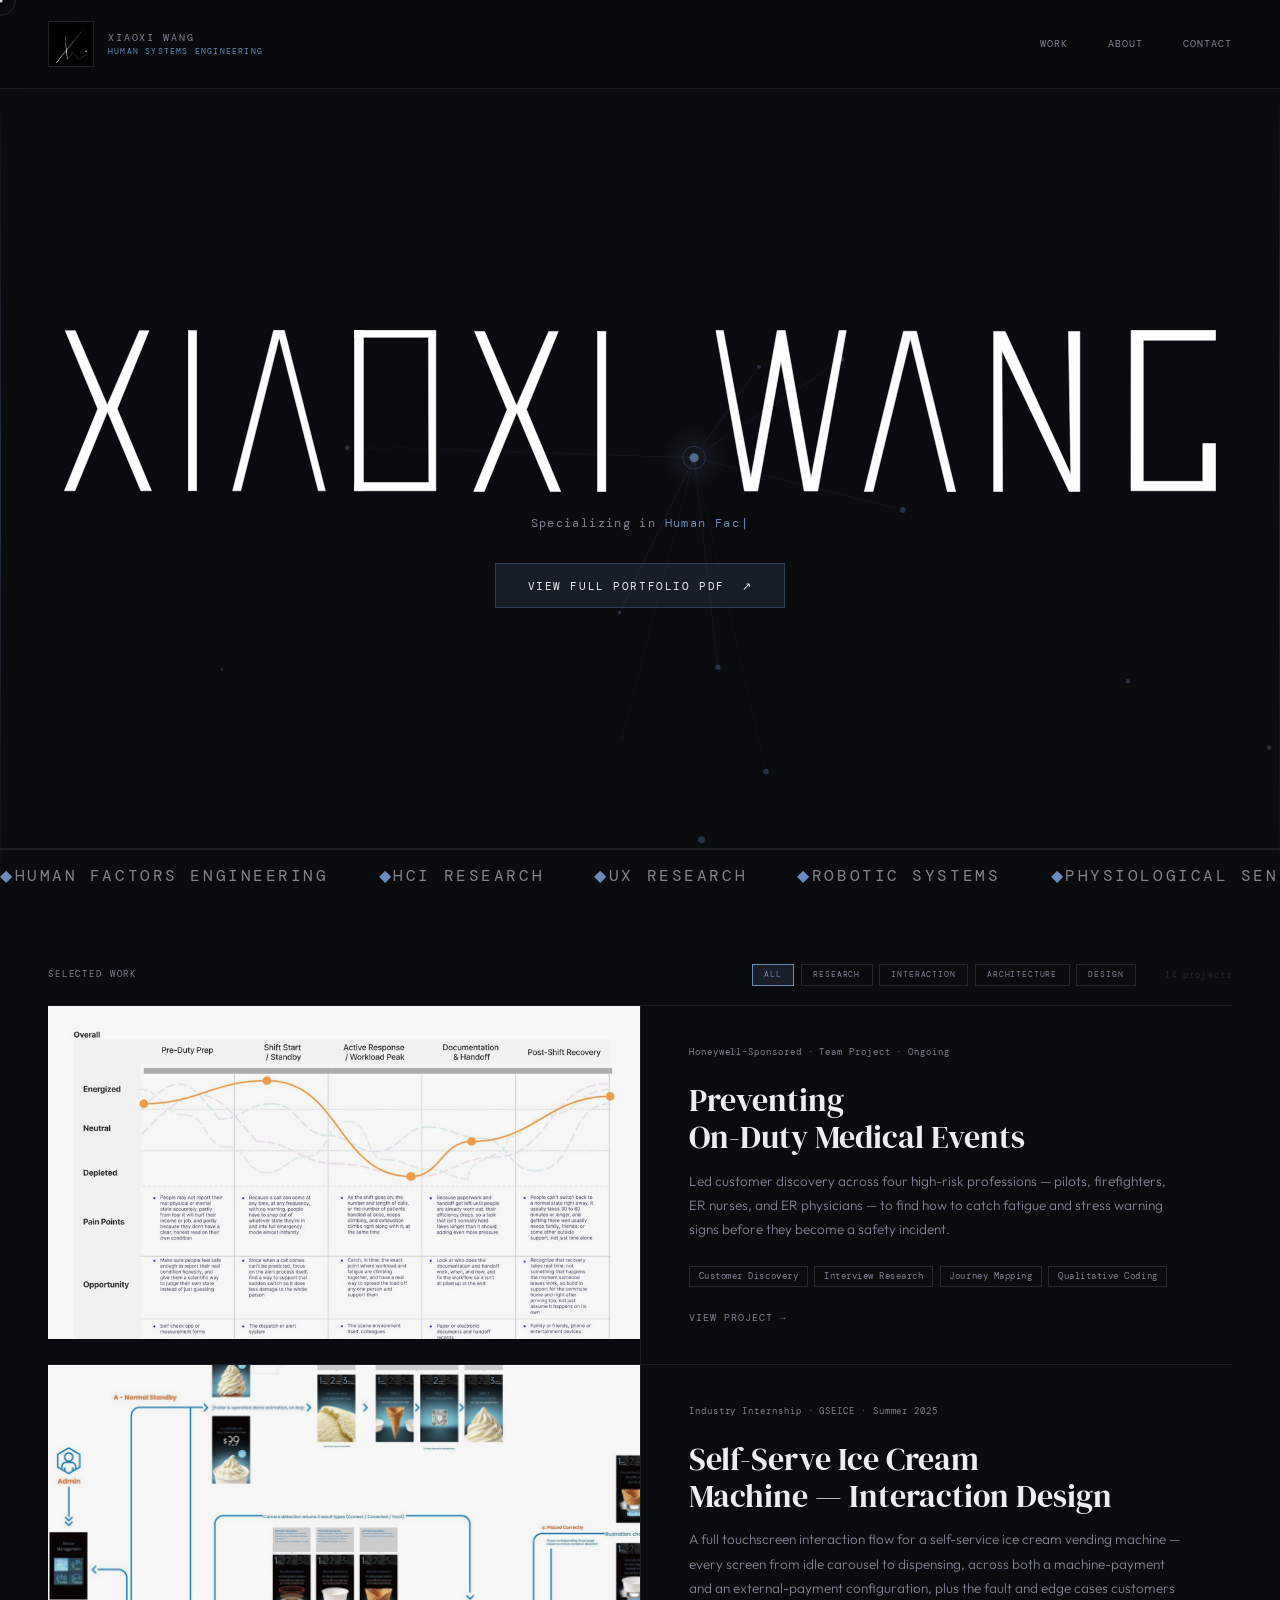
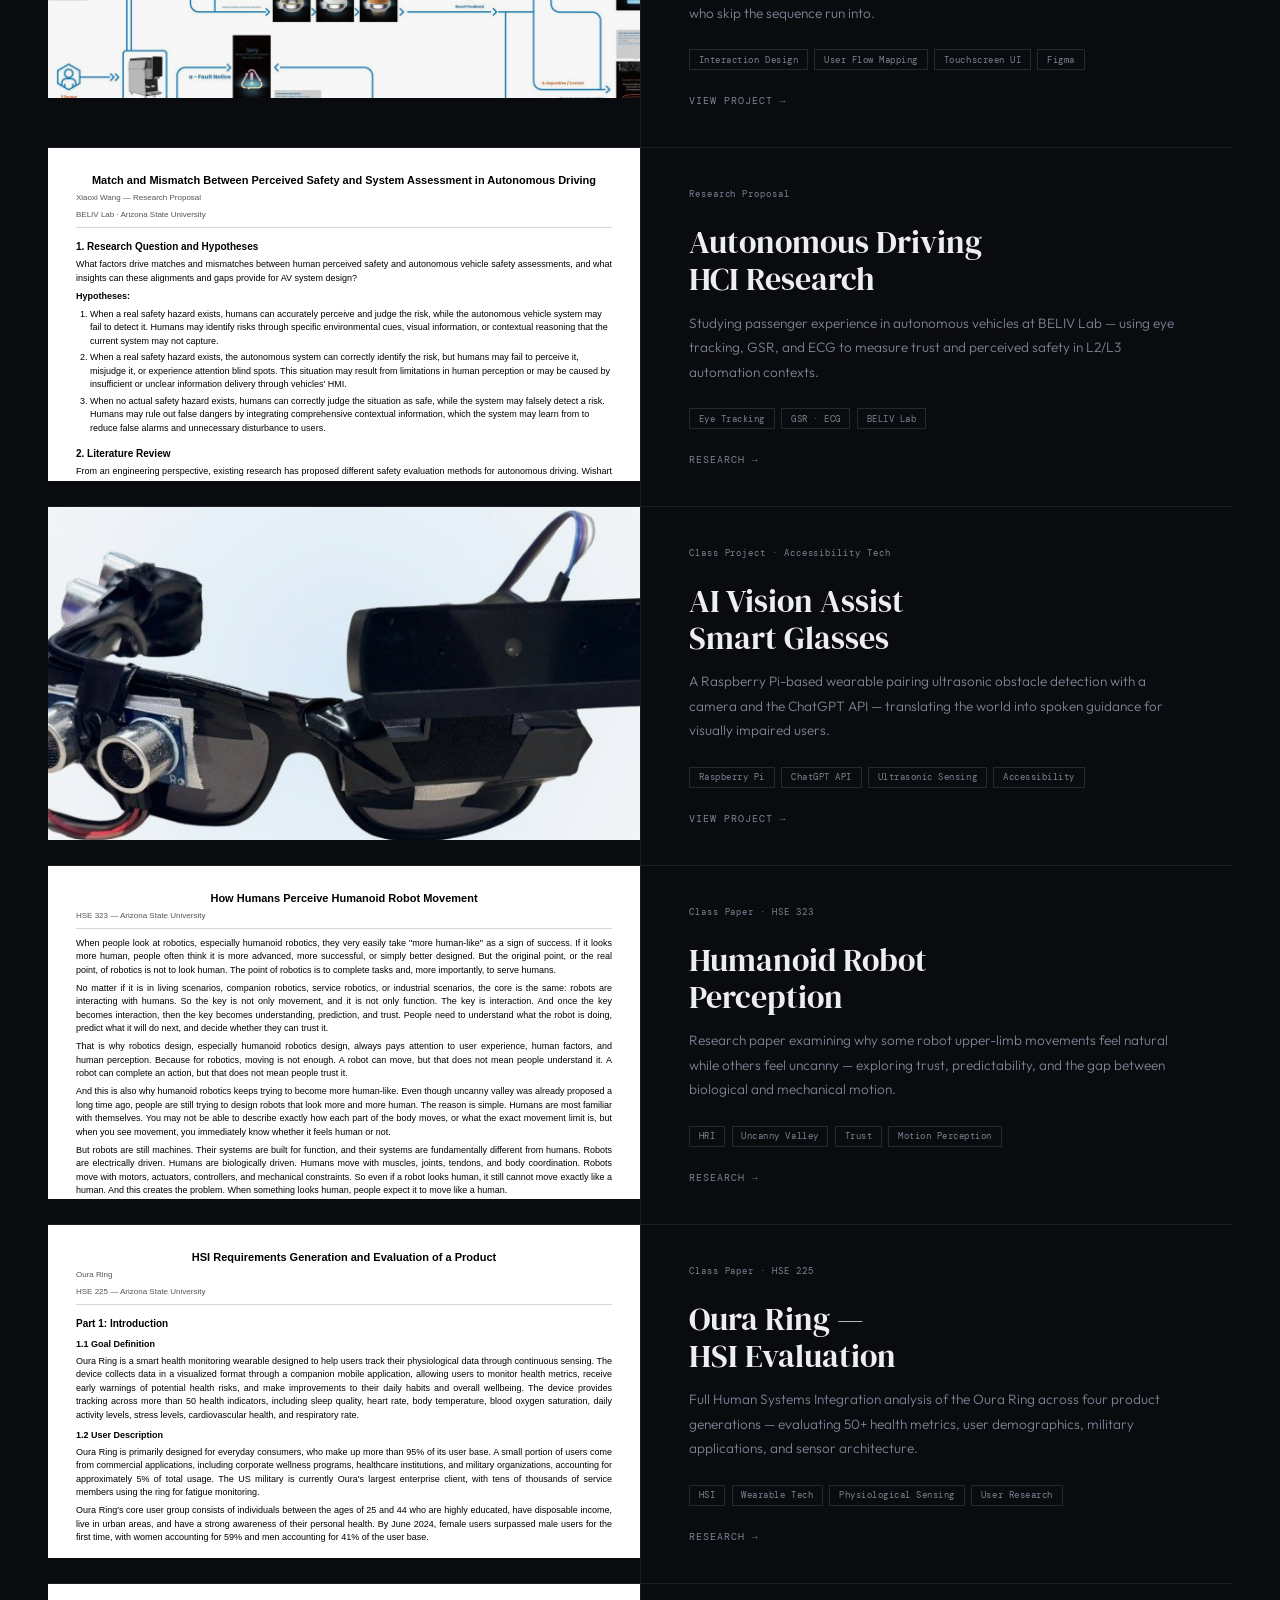
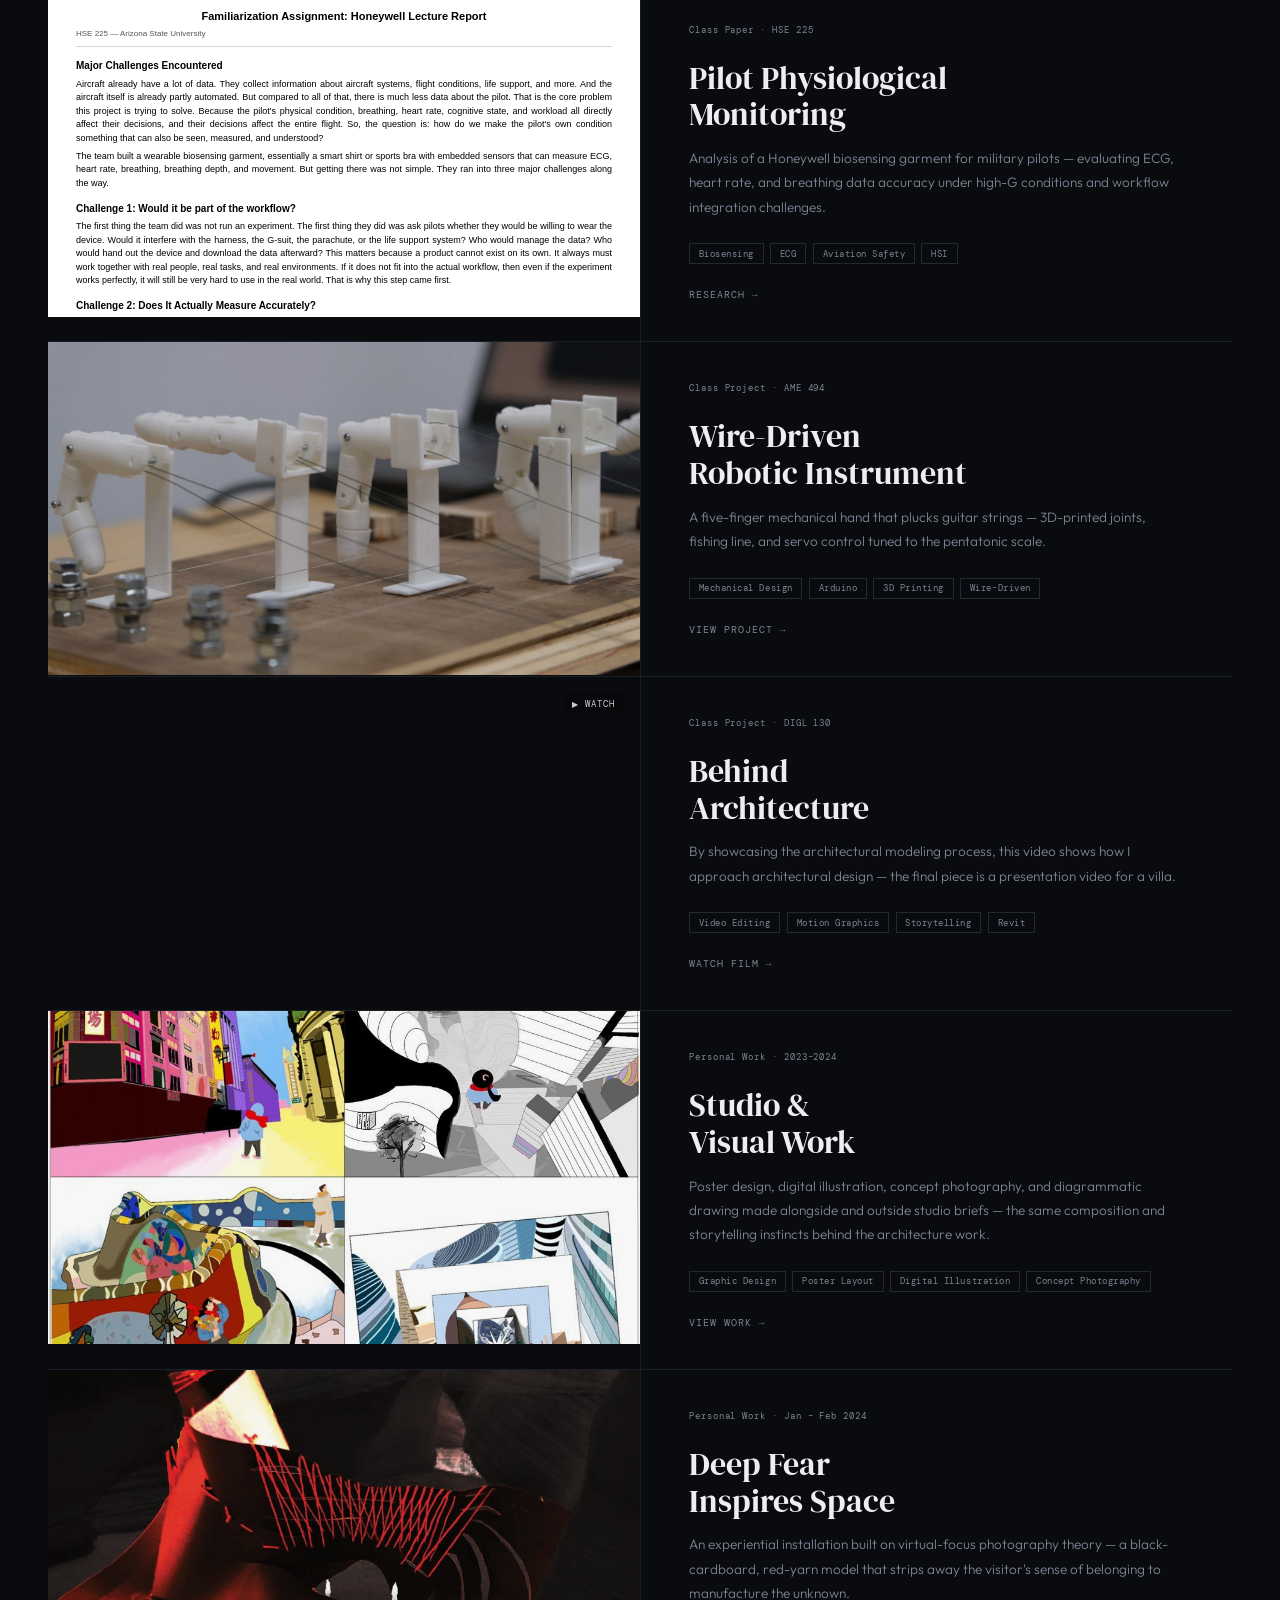
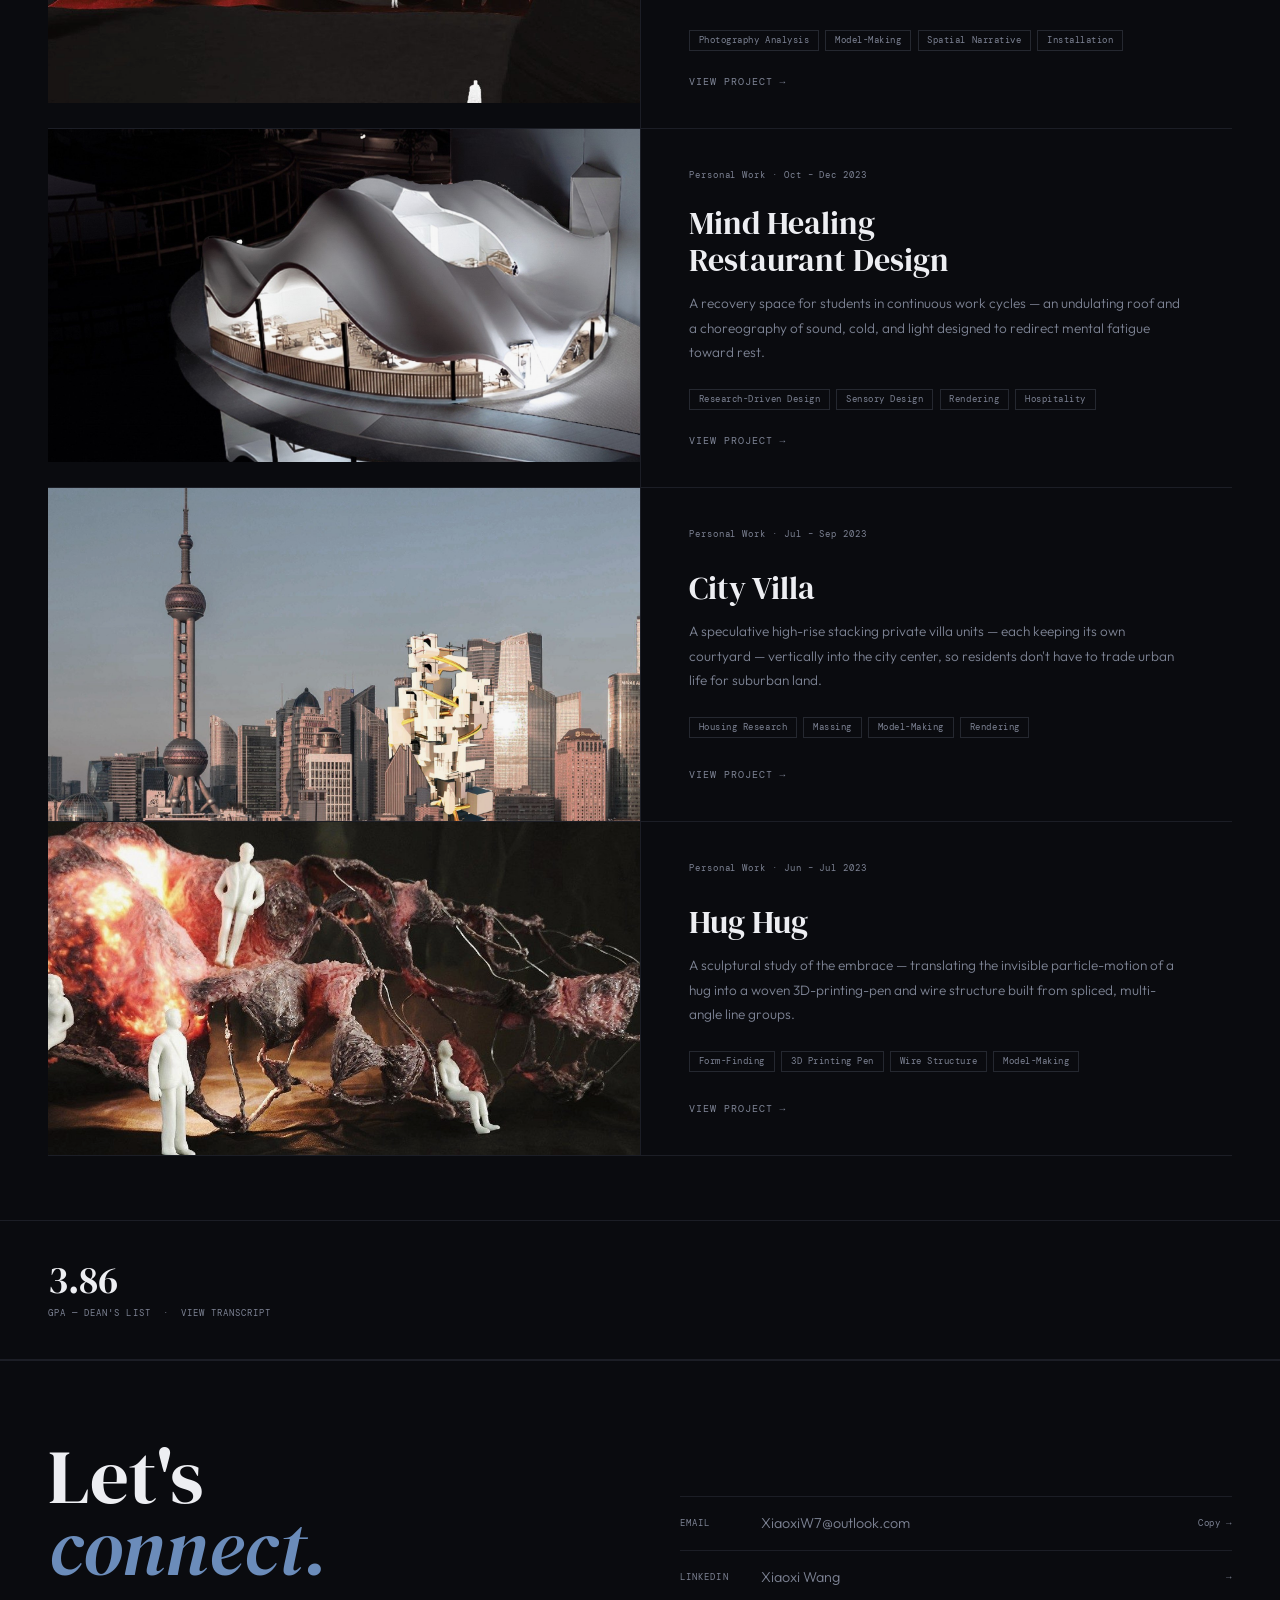
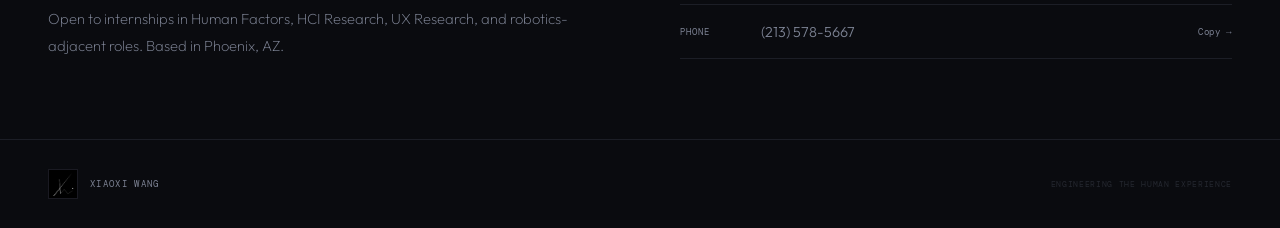
==== index.html @ aa76d61c "Update About, certificates, and project labels - Remove current-internship sentence and Remote/CPT l" ====
<!DOCTYPE html>
<html lang="en">
<head>
<meta charset="UTF-8">
<meta name="viewport" content="width=device-width, initial-scale=1.0">
<title>Xiaoxi Wang Personal Website</title>
<meta name="description" content="Portfolio of Xiaoxi Wang, a Human Systems Engineering student at ASU exploring human factors, HCI, UX research, and robotics-adjacent engineering.">

<meta property="og:type" content="website">
<meta property="og:title" content="Xiaoxi Wang Personal Website">
<meta property="og:description" content="Portfolio of Xiaoxi Wang, a Human Systems Engineering student at ASU exploring human factors, HCI, UX research, and robotics-adjacent engineering.">
<meta property="og:image" content="assets/portrait.jpg">
<meta name="twitter:card" content="summary_large_image">
<meta name="twitter:title" content="Xiaoxi Wang Personal Website">
<meta name="twitter:description" content="Portfolio of Xiaoxi Wang, a Human Systems Engineering student at ASU exploring human factors, HCI, UX research, and robotics-adjacent engineering.">
<meta name="twitter:image" content="assets/portrait.jpg">

<link rel="icon" type="image/png" sizes="32x32" href="assets/favicon-32.png">
<link rel="apple-touch-icon" href="assets/apple-touch-icon.png">

<link href="https://fonts.googleapis.com/css2?family=DM+Serif+Display:ital@0;1&amp;family=Outfit:wght@200;300;400;500&amp;family=DM+Mono:wght@300;400&amp;display=swap" rel="stylesheet">
<link rel="stylesheet" href="style.css">
</head>
<body>

<div class="progress-bar" id="progressBar"></div>
<div class="toast" id="toast"></div>
<div class="page-overlay" id="pageOverlay"></div>

<!-- Transcript lightbox -->
<div class="lb-overlay" id="transcriptLb" onclick="closeLb(event)">
  <div class="lb-box" onclick="event.stopPropagation()">
    <div class="lb-bar">
      <span class="lb-title">Academic Record — Xiaoxi Wang</span>
      <button class="lb-close" onclick="closeLbBtn()">×</button>
    </div>
    <div class="lb-body">
      <div class="lb-uni">Arizona State University</div>
      <div class="lb-degree">B.S. Human Systems Engineering</div>
      <div class="lb-divider"></div>
      <div class="lb-gpa-block">
        <div class="lb-gpa-num">3.86</div>
        <div class="lb-gpa-sub">Cumulative GPA</div>
      </div>
      <div class="lb-badge">Dean's List</div>
      <div class="lb-divider"></div>
      <a class="lb-pdf-btn" href="assets/transcript.pdf" target="_blank">View Full Transcript PDF &nbsp;↗</a>
    </div>
  </div>
</div>

<div class="cur" id="cur"></div>
<div class="cur-r" id="curR"></div>
<div class="cur-glow" id="curGlow"></div>


<nav id="mainNav">
  <a class="nav-logo" href="#" onclick="transitionTo('home');return false">
    <div class="logo-wrap"><img src="assets/logo.png" alt="XW" width="491" height="491"></div>
    <div class="nav-text-block">
      <span class="nav-name">Xiaoxi Wang</span>
      <span class="nav-sub">Human Systems Engineering</span>
    </div>
  </a>
  <div class="nav-links" id="navLinks">
    <a href="#" onclick="transitionTo('home');return false" class="nav-a" data-page="home">Work</a>
    <a href="#" onclick="transitionTo('about');return false" class="nav-a" data-page="about">About</a>
    <a href="#" onclick="goContact();return false" class="nav-a">Contact</a>
  </div>
  <button class="hamburger" id="hamburger" aria-label="Toggle menu">
    <span></span><span></span><span></span>
  </button>
</nav>

<div class="mobile-menu" id="mobileMenu">
  <a href="#" onclick="transitionTo('home');closeMobile();return false">Work</a>
  <a href="#" onclick="transitionTo('about');closeMobile();return false">About</a>
  <a href="#" onclick="goContact();closeMobile();return false">Contact</a>
</div>

<!-- HOME -->
<div id="home" class="page active">
  <section class="hero">
    <div class="scan-line"></div>
    <div class="scan-line-r"></div>

    <div class="hero-main">
      <div class="hero-left">
        <div class="hero-name-wrap">
          <img src="assets/name3.svg" alt="Xiaoxi Wang" class="name-large">
          <div class="hero-typing-wrap">
            <span class="hero-typing-pre">Specializing in </span><span class="hero-typing" id="heroTyping"></span><span class="typing-cursor">|</span>
          </div>
          <a class="hero-portfolio-btn" href="assets/Xiaoxi_Wang_Design_Portfolio.pdf" target="_blank">View Full Portfolio PDF &nbsp;↗</a>
        </div>
      </div>
      <div class="hero-right">
        <canvas class="hero-canvas" id="heroCanvas"></canvas>
      </div>
    </div>

    <div class="hero-strip">
      <div class="ticker-inner">
        <span><span class="dot">◆</span>Human Factors Engineering&nbsp;&nbsp;&nbsp;&nbsp;<span class="dot">◆</span>HCI Research&nbsp;&nbsp;&nbsp;&nbsp;<span class="dot">◆</span>UX Research&nbsp;&nbsp;&nbsp;&nbsp;<span class="dot">◆</span>Robotic Systems&nbsp;&nbsp;&nbsp;&nbsp;<span class="dot">◆</span>Physiological Sensing&nbsp;&nbsp;&nbsp;&nbsp;<span class="dot">◆</span>Autonomous Vehicles&nbsp;&nbsp;&nbsp;&nbsp;</span>
        <span><span class="dot">◆</span>Human Factors Engineering&nbsp;&nbsp;&nbsp;&nbsp;<span class="dot">◆</span>HCI Research&nbsp;&nbsp;&nbsp;&nbsp;<span class="dot">◆</span>UX Research&nbsp;&nbsp;&nbsp;&nbsp;<span class="dot">◆</span>Robotic Systems&nbsp;&nbsp;&nbsp;&nbsp;<span class="dot">◆</span>Physiological Sensing&nbsp;&nbsp;&nbsp;&nbsp;<span class="dot">◆</span>Autonomous Vehicles&nbsp;&nbsp;&nbsp;&nbsp;</span>
      </div>
    </div>
  </section>

  <section class="work" id="work-sec">
    <div class="work-head">
      <span class="work-label">Selected Work</span>
      <div class="work-head-r">
        <div class="filter-pills">
          <button class="fpill active" data-filter="all">All</button>
          <button class="fpill" data-filter="research">Research</button>
          <button class="fpill" data-filter="interaction">Interaction</button>
          <button class="fpill" data-filter="architecture">Architecture</button>
          <button class="fpill" data-filter="design">Design</button>
        </div>
        <span class="work-count" id="workCount">14 projects</span>
      </div>
    </div>
    <!-- Honeywell-Sponsored: Preventing On-Duty Medical Events -->
    <a class="proj-card" data-category="research" href="#" onclick="transitionTo('honeywell-medical');return false">
      <div class="proj-img"><img src="assets/honeywell-card.jpg" alt="Honeywell-Sponsored Project, emotional journey map overview" width="900" height="506" loading="lazy"></div>
      <div class="proj-info">
        <span class="proj-num">Honeywell-Sponsored · Team Project · Ongoing</span>
        <div>
          <h3 class="proj-title">Preventing<br>On-Duty Medical Events</h3>
          <p class="proj-desc">Led customer discovery across four high-risk professions — pilots, firefighters, ER nurses, and ER physicians — to find how to catch fatigue and stress warning signs before they become a safety incident.</p>
          <div class="proj-tags">
            <span class="ptag">Customer Discovery</span>
            <span class="ptag">Interview Research</span>
            <span class="ptag">Journey Mapping</span>
            <span class="ptag">Qualitative Coding</span>
          </div>
        </div>
        <span class="proj-arrow">View Project →</span>
      </div>
    </a>

    <!-- Self-Serve Ice Cream Machine Interaction Design -->
    <a class="proj-card" data-category="interaction" href="#" onclick="transitionTo('gseice-icecream');return false">
      <div class="proj-img"><img src="assets/gseice-card-flow.jpg" alt="Self-Serve Ice Cream Machine interaction flow diagram" width="1200" height="674" loading="lazy"></div>
      <div class="proj-info">
        <span class="proj-num">Industry Internship · GSEICE · Summer 2025</span>
        <div>
          <h3 class="proj-title">Self-Serve Ice Cream<br>Machine — Interaction Design</h3>
          <p class="proj-desc">A full touchscreen interaction flow for a self-service ice cream vending machine — every screen from idle carousel to dispensing, across both a machine-payment and an external-payment configuration, plus the fault and edge cases customers who skip the sequence run into.</p>
          <div class="proj-tags">
            <span class="ptag">Interaction Design</span>
            <span class="ptag">User Flow Mapping</span>
            <span class="ptag">Touchscreen UI</span>
            <span class="ptag">Figma</span>
          </div>
        </div>
        <span class="proj-arrow">View Project →</span>
      </div>
    </a>

    <!-- Autonomous Driving HCI Research -->
    <a class="proj-card" data-category="research" href="#" onclick="transitionTo('av-research');return false">
      <div class="proj-abs proj-abs--paper">
        <div class="paper-doc-wrap"><div class="paper-doc-inner">
          <h1>Match and Mismatch Between Perceived Safety and System Assessment in Autonomous Driving</h1>
          <p class="pdoc-meta">Xiaoxi Wang — Research Proposal</p>
          <p class="pdoc-meta">BELIV Lab · Arizona State University</p>
          <hr>
          <h2>1. Research Question and Hypotheses</h2>
          <p>What factors drive matches and mismatches between human perceived safety and autonomous vehicle safety assessments, and what insights can these alignments and gaps provide for AV system design?</p>
          <p><strong>Hypotheses:</strong></p>
          <ol>
            <li>When a real safety hazard exists, humans can accurately perceive and judge the risk, while the autonomous vehicle system may fail to detect it. Humans may identify risks through specific environmental cues, visual information, or contextual reasoning that the current system may not capture.</li>
            <li>When a real safety hazard exists, the autonomous system can correctly identify the risk, but humans may fail to perceive it, misjudge it, or experience attention blind spots. This situation may result from limitations in human perception or may be caused by insufficient or unclear information delivery through vehicles' HMI.</li>
            <li>When no actual safety hazard exists, humans can correctly judge the situation as safe, while the system may falsely detect a risk. Humans may rule out false dangers by integrating comprehensive contextual information, which the system may learn from to reduce false alarms and unnecessary disturbance to users.</li>
          </ol>
          <h2>2. Literature Review</h2>
          <p>From an engineering perspective, existing research has proposed different safety evaluation methods for autonomous driving. Wishart et al. (2025) proposed a scenario-level evaluation method based on dynamic driving tasks, allowing the system to generate quantifiable safety metrics across different driving scenarios. Wishart et al. (2023) further proposed a safety case framework for automated vehicles from the perspectives of system design and scenario-based testing. Together, these studies provide an important engineering baseline for evaluating autonomous driving safety.</p>
          <p>From a human perspective, existing research shows that users' risk perception and trust in autonomous driving systems can be examined through behavioral responses, physiological signals, and multimodal data. He et al. (2022) showed that human judgments of traffic risk can be predicted through visual features. Based on this, in addition to traditional interviews and surveys, multimodal methods such as eye-tracking, electrodermal activity, real-time voice responses, and button-based feedback recording (Deng et al., 2024) can help researchers better understand user states and cognitive load.</p>
          <p>A key issue in autonomous driving research is that engineering safety does not always align with passengers' perceived safety. Current autonomous systems mainly rely on objective indicators such as following distance, speed, acceleration, and obstacle detection, but these measures may not fully reflect passengers' subjective experience and physiological responses during the ride. As Endsley (2017) pointed out, even as systems become increasingly automated, humans cannot simply be removed; instead, they take on the roles of supervisors, monitors, and interveners.</p>
          <h2>3. Research Plan and Methods</h2>
          <p>This study uses driving simulation experiments to collect data on safety judgments made by human passengers and autonomous vehicle (AV) systems in the same scenarios.</p>
          <h3>3.1 Engineering Safety Assessment</h3>
          <p>Based on existing engineering safety assessment methods, autonomous driving scenarios will be used to analyze system safety. For each scenario, the AV system will generate safety assessment results, and objective indicators such as following distance, relative speed, obstacle detection, and overall vehicle condition will be recorded.</p>
          <h3>3.2 Passenger Subjective Experience and Multimodal Data Collection</h3>
          <p>While participants experience the ride as passengers, multimodal data will be collected. Eye-tracking will record visual attention, gaze shifts, and pupil changes. A skin conductance device will capture changes in tension levels. The experiment will also be video recorded to document behavioral responses and facial expressions. Some participants will use a real-time feedback button to indicate when they feel unsafe.</p>
          <h3>3.3 Scenario Alignment and Matching Analysis</h3>
          <p>After data collection, physiological signals, behavioral observations, and subjective feedback will be aligned with the vehicle's safety assessment outputs and actual driving events. Matching and mismatching patterns among system judgments, passenger perceptions, and real driving conditions will then be examined.</p>
          <h3>3.4 Mismatch Analysis and Integrated Evaluation Approach</h3>
          <p>Based on the alignment results, this study will further examine the causes of matching and mismatching cases. It will explore which scenario characteristics, system behaviors, or passenger response patterns are more likely to lead to agreement or disagreement between system assessment and human perception.</p>
          <h2>4. Fulton Research Theme</h2>
          <p>This study belongs to the Data research theme within the Fulton Schools. This study integrates multimodal data and system outputs to explore how these data can be analyzed and utilized to understand differences between users and systems. This study reflects the application of data-driven approaches in intelligent systems and human factors engineering.</p>
          <h2>Timeline</h2>
          <ul>
            <li><strong>Week 1–3</strong> — Literature review and equipment learning</li>
            <li><strong>Week 4–7</strong> — Experiment design and pilot study</li>
            <li><strong>Week 8–10</strong> — Data collection</li>
            <li><strong>Week 11–12</strong> — Data analysis</li>
            <li><strong>Week 13–14</strong> — Result organization</li>
            <li><strong>Week 15</strong> — Final report</li>
          </ul>
          <h2>Budget</h2>
          <p>Experimental equipment and materials: $250 &nbsp;·&nbsp; Participant compensation: $80 &nbsp;·&nbsp; Other materials: $70 &nbsp;·&nbsp; <strong>Total: $400</strong></p>
          <h2>Personal Statement</h2>
          <p>I am currently pursuing a degree in Human Systems Engineering at Arizona State University, where I have developed a strong interest in automotive driving, autonomous systems, and human-computer interaction. I have always believed that human factors and technology should not be separated but should work together. No matter how advanced a product is, it is ultimately designed for people. Therefore, how people understand a system, how they feel about it, and whether they trust it are all essential.</p>
          <p>My interest in autonomous driving comes from its close connection to everyday life. Transportation affects almost everyone, and driving is a high-frequency activity for most people. Autonomous driving has the potential to change how people live, but not everyone fully accepts or uses it yet. I believe one important reason is that engineering safety alone is not enough. Even if a system performs well according to technical standards, users may still feel uncertain or uncomfortable if they do not understand it.</p>
          <h2>References</h2>
          <p class="pdoc-ref">Wishart et al. (2025). Dynamic driving task assessment scores for scenarios navigated by an OEM ADS-equipped vehicle. SAE Technical Paper.</p>
          <p class="pdoc-ref">Wishart et al. (2023). A proposed safety case framework for automated vehicles. IEEE International Automated Vehicle Validation Conference.</p>
          <p class="pdoc-ref">He, X., et al. (2022). Modeling perceived risk and trust in automated driving. Transportation Research Part F.</p>
          <p class="pdoc-ref">Deng, Z., et al. (2024). Voice-based detection of trust in human–automation interaction. International Journal of Human-Computer Studies.</p>
          <p class="pdoc-ref">Endsley, M. R. (2017). From here to autonomy. Human Factors, 59(1), 5–27.</p>
        </div></div>
        <div class="paper-scroll-cap"></div>
        <div class="paper-frame-hint">scroll to read</div>
      </div>
      <div class="proj-info">
        <span class="proj-num">Research Proposal</span>
        <div>
          <h3 class="proj-title">Autonomous Driving<br>HCI Research</h3>
          <p class="proj-desc">Studying passenger experience in autonomous vehicles at BELIV Lab — using eye tracking, GSR, and ECG to measure trust and perceived safety in L2/L3 automation contexts.</p>
          <div class="proj-tags">
            <span class="ptag">Eye Tracking</span>
            <span class="ptag">GSR · ECG</span>
            <span class="ptag">BELIV Lab</span>
          </div>
        </div>
        <span class="proj-arrow">Research →</span>
      </div>
    </a>

    <!-- AI Vision Assist Smart Glasses -->
    <a class="proj-card" data-category="interaction" href="#" onclick="transitionTo('ai-glasses');return false">
      <div class="proj-img"><img src="assets/glasses-front.jpg" alt="AI Vision Assist Smart Glasses" width="650" height="430" loading="lazy"></div>
      <div class="proj-info">
        <span class="proj-num">Class Project · Accessibility Tech</span>
        <div>
          <h3 class="proj-title">AI Vision Assist<br>Smart Glasses</h3>
          <p class="proj-desc">A Raspberry Pi-based wearable pairing ultrasonic obstacle detection with a camera and the ChatGPT API — translating the world into spoken guidance for visually impaired users.</p>
          <div class="proj-tags">
            <span class="ptag">Raspberry Pi</span>
            <span class="ptag">ChatGPT API</span>
            <span class="ptag">Ultrasonic Sensing</span>
            <span class="ptag">Accessibility</span>
          </div>
        </div>
        <span class="proj-arrow">View Project →</span>
      </div>
    </a>

    <!-- Humanoid Robot Perception -->
    <a class="proj-card" data-category="research" href="#" onclick="transitionTo('robot-perception');return false">
      <div class="proj-abs proj-abs--paper">
        <div class="paper-doc-wrap"><div class="paper-doc-inner">
          <h1>How Humans Perceive Humanoid Robot Movement</h1>
          <p class="pdoc-meta">HSE 323 — Arizona State University</p>
          <hr>
          <p>When people look at robotics, especially humanoid robotics, they very easily take "more human-like" as a sign of success. If it looks more human, people often think it is more advanced, more successful, or simply better designed. But the original point, or the real point, of robotics is not to look human. The point of robotics is to complete tasks and, more importantly, to serve humans.</p>
          <p>No matter if it is in living scenarios, companion robotics, service robotics, or industrial scenarios, the core is the same: robots are interacting with humans. So the key is not only movement, and it is not only function. The key is interaction. And once the key becomes interaction, then the key becomes understanding, prediction, and trust. People need to understand what the robot is doing, predict what it will do next, and decide whether they can trust it.</p>
          <p>That is why robotics design, especially humanoid robotics design, always pays attention to user experience, human factors, and human perception. Because for robotics, moving is not enough. A robot can move, but that does not mean people understand it. A robot can complete an action, but that does not mean people trust it.</p>
          <p>And this is also why humanoid robotics keeps trying to become more human-like. Even though uncanny valley was already proposed a long time ago, people are still trying to design robots that look more and more human. The reason is simple. Humans are most familiar with themselves. You may not be able to describe exactly how each part of the body moves, or what the exact movement limit is, but when you see movement, you immediately know whether it feels human or not.</p>
          <p>But robots are still machines. Their systems are built for function, and their systems are fundamentally different from humans. Robots are electrically driven. Humans are biologically driven. Humans move with muscles, joints, tendons, and body coordination. Robots move with motors, actuators, controllers, and mechanical constraints. So even if a robot looks human, it still cannot move exactly like a human. And this creates the problem. When something looks human, people expect it to move like a human.</p>
          <p>And this problem shows up especially clearly in robot arms and hands. Humans use their arms and hands constantly, and humans also watch arms and hands constantly. Upper-limb movement is visually present all the time. People spend a lot of time watching hands — hands reaching, turning, pointing, touching, holding, and grasping. So people are extremely familiar with hand and arm movement, including trajectory, speed, timing, and gesture. That is why even a very small unusual thing — like a trajectory that is too straight, movement that is too stiff, or motion that starts too suddenly — can immediately feel wrong.</p>
          <h2>How Humans Understand Movement</h2>
          <p>When people see something move, they immediately begin to judge what it is, whether it is alive, what it is trying to do, and whether it will affect them. So human perception of movement is not passive observation. It is a very active and very sensitive judgment system.</p>
          <p>Humans are naturally very sensitive to movement because movement itself carries meaning. Humans do not only observe movement. Humans naturally try to interpret movement as intention. Even simple motion can be read as chasing, avoiding, hesitating, approaching, or threatening. This is important because it means robot movement is never just motion. Once something moves in front of a person, that movement is already being interpreted.</p>
          <p>This is also why biological motion is so important. Humans are extremely sensitive to biological motion. Even if people only see a few moving points in darkness, they can still tell whether it is a person walking, running, reaching, or turning. This shows that humans do not need full form to understand movement. Humans can read movement patterns directly.</p>
          <h2>Problem 1: The Body Part Looks Human, But Does Not Feel Human</h2>
          <p>The first problem is when a robotic body part looks human, but does not feel human. For example, it has a palm, five fingers, finger joints, and maybe even skin-colored soft material. It looks like a hand. But when people get closer, they notice the surface is too smooth, too shiny, too cold, too hard, or too rubber-like.</p>
          <p>This is what Poliakoff et al. (2018) discussed in their mismatch hypothesis. They showed that when an artificial body part gives some cues that look human, but other cues do not match human expectation, people can feel uneasy. It is not exactly fear. It is more like something feels wrong. And this is also why a fully mechanical industrial arm usually does not create the same reaction. It is clearly a machine. People do not expect it to feel human.</p>
          <h2>Problem 2: Looks Human, But Does Not Move Human</h2>
          <p>The second problem is more obvious. It already gives people the expectation that it is human-like, but when it moves, it does not move like a human.</p>
          <p>Wu et al. (2024) showed exactly this point. More anthropomorphic robots can attract more attention, but they can also create more discomfort and uncanny feeling when their appearance and behavior do not match. A human does not simply raise an arm in a straight constant-speed line. Before movement starts, there is usually preparation. The eyes move first. The head may slightly turn. The shoulder adjusts. Then the shoulder joint leads the upper arm, the elbow follows to extend or bend, the wrist adjusts orientation, and the fingers prepare for the target. Human movement is not one joint moving. It is coordinated movement.</p>
          <p>But many humanoid robots do not move like this. They start directly. The arm rises in a straight line at constant speed. There is no preparation, no natural coordination, and no gradual transition. So people do not feel like they are watching a human-like arm move. They feel like they are watching a machine execute a command.</p>
          <h2>Problem 3: Movement Is Not Continuous</h2>
          <p>The last problem is continuity. A lot of robot movement feels wrong not because the robot fails, but because the movement is not continuous. It starts too suddenly, stops too suddenly, changes speed too abruptly, or different joints move out of sync.</p>
          <p>Human motion perception depends on continuity. Humans naturally connect what they saw one moment ago with what they see the next moment. So when movement is broken, people immediately feel it. From an engineering view, the robot may still complete the task. But from a human view, the movement feels unnatural, uncomfortable, and harder to trust.</p>
          <h2>Conclusion</h2>
          <p>When humanoid robotics make people feel strange, sometimes it is not because they are not advanced enough, not flexible enough, or not human-like enough. The key problem is often much simpler: they move the wrong way. The key is not only whether the robot can move, and not only whether it can complete the task. If a robot is meant to interact with humans, then movement must match human perception. Not only function, but matching. Not only movement, but movement that matches how humans naturally see, predict, and understand motion.</p>
          <h2>References</h2>
          <p class="pdoc-ref">Lu, Z.-L., &amp; Sperling, G. (2001). Three-systems theory of human visual motion perception: Review and update. Journal of the Optical Society of America A, 18(9), 2331–2370.</p>
          <p class="pdoc-ref">Poliakoff, E., O'Kane, S., Carefoot, O., Kyberd, P., &amp; Gowen, E. (2018). Investigating the uncanny valley for prosthetic hands. Prosthetics and Orthotics International, 42(1), 21–27.</p>
          <p class="pdoc-ref">Wu, J., Du, X., Liu, Y., Tang, W., &amp; Xue, C. (2024). How the degree of anthropomorphism of human-like robots affects users' perceptual and emotional processing: Evidence from an EEG study. Sensors, 24(15), 4809.</p>
          <p class="pdoc-ref">Zaraki, A., et al. (2017). Design and evaluation of a unique social perception system for human–robot interaction. IEEE Transactions on Cognitive and Developmental Systems, 9(4), 341–355.</p>
        </div></div>
        <div class="paper-scroll-cap"></div>
        <div class="paper-frame-hint">scroll to read</div>
      </div>
      <div class="proj-info">
        <span class="proj-num">Class Paper · HSE 323</span>
        <div>
          <h3 class="proj-title">Humanoid Robot<br>Perception</h3>
          <p class="proj-desc">Research paper examining why some robot upper-limb movements feel natural while others feel uncanny — exploring trust, predictability, and the gap between biological and mechanical motion.</p>
          <div class="proj-tags">
            <span class="ptag">HRI</span>
            <span class="ptag">Uncanny Valley</span>
            <span class="ptag">Trust</span>
            <span class="ptag">Motion Perception</span>
          </div>
        </div>
        <span class="proj-arrow">Research →</span>
      </div>
    </a>

    <!-- Oura Ring HSI Evaluation -->
    <a class="proj-card" data-category="research" href="#" onclick="transitionTo('oura-hsi');return false">
      <div class="proj-abs proj-abs--paper">
        <div class="paper-doc-wrap"><div class="paper-doc-inner">
          <h1>HSI Requirements Generation and Evaluation of a Product</h1>
          <p class="pdoc-meta">Oura Ring</p>
          <p class="pdoc-meta">HSE 225 — Arizona State University</p>
          <hr>
          <h2>Part 1: Introduction</h2>
          <h3>1.1 Goal Definition</h3>
          <p>Oura Ring is a smart health monitoring wearable designed to help users track their physiological data through continuous sensing. The device collects data in a visualized format through a companion mobile application, allowing users to monitor health metrics, receive early warnings of potential health risks, and make improvements to their daily habits and overall wellbeing. The device provides tracking across more than 50 health indicators, including sleep quality, heart rate, body temperature, blood oxygen saturation, daily activity levels, stress levels, cardiovascular health, and respiratory rate.</p>
          <h3>1.2 User Description</h3>
          <p>Oura Ring is primarily designed for everyday consumers, who make up more than 95% of its user base. A small portion of users come from commercial applications, including corporate wellness programs, healthcare institutions, and military organizations, accounting for approximately 5% of total usage. The US military is currently Oura's largest enterprise client, with tens of thousands of service members using the ring for fatigue monitoring.</p>
          <p>Oura Ring's core user group consists of individuals between the ages of 25 and 44 who are highly educated, have disposable income, live in urban areas, and have a strong awareness of their personal health. By June 2024, female users surpassed male users for the first time, with women accounting for 59% and men accounting for 41% of the user base.</p>
          <h2>Part 2: Requirements Definition</h2>
          <p>This section covers six HSI pillars: Human Factors Engineering, Personnel, Training, Health Hazard, System Safety, and Survivability. A total of 11 requirements are defined below.</p>
          <h3>Human Factors Engineering</h3>
          <p><strong>Requirement 1: Wearability and Physical Comfort</strong></p>
          <p>Oura Ring requires users to wear it continuously throughout the day and night, including during sleep, exercise, and everyday activities. The finger is one of the most frequently used parts of the human body, and any discomfort can directly affect normal daily behavior. Continuous wear is essential for ensuring uninterrupted data collection and effective health monitoring.</p>
          <p>Threshold: The Oura Ring shall meet the following four criteria: weight shall not exceed 6 grams; after 24 hours of continuous wear, the System Usability Scale comfort score shall be no lower than 68 out of 100; at least 78% of users shall report no longer being noticeably aware of the ring after 2 hours of wear; at least 78% of users shall report that the ring does not interfere with their daily activities.</p>
          <p>Objective: The Oura Ring should meet the following targets: weight should not exceed 5.2 grams; after 7 days of continuous wear, the SUS comfort score should be no lower than 80 out of 100; at least 90% of users should report being able to completely ignore the presence of the ring.</p>
          <p><strong>Requirement 2: Application Interface Usability</strong></p>
          <p>Users can only access all their health data through the app. The app must allow users to get started quickly, with all features easy to locate and the overall navigation intuitive.</p>
          <p>Threshold: New users shall be able to complete device pairing, account setup, and viewing of their first health report within 20 minutes without consulting a manual. Task completion rate shall be no lower than 78%. The overall app SUS score shall be no lower than 68 out of 100.</p>
          <p><strong>Requirement 3: Size Accommodation Range</strong></p>
          <p>Finger sizes vary significantly across individuals, and the range of available sizes directly determines how broad a user population the product can serve.</p>
          <p>Threshold: The Oura Ring shall offer at least 10 size options covering the 5th to 95th percentile finger circumference range of the adult population.</p>
          <h3>Personnel</h3>
          <p><strong>Requirement 4: Multi-User Group Adaptability</strong></p>
          <p>Oura Ring serves users across a wide range of ages, occupations, and technical skill levels. Both the device and the app must adapt to the actual usage needs of these different groups.</p>
          <p>Threshold: The Oura Ring shall support normal use by individuals aged 18 to 75. The app interface shall comply with WCAG 2.1 Level AA accessibility standards.</p>
          <h3>Health Hazard</h3>
          <p><strong>Requirement 7: Skin Contact Safety</strong></p>
          <p>Oura Ring is in direct and continuous contact with the skin over extended periods of time. The ring's materials may cause allergic reactions, skin irritation, or dermatitis.</p>
          <p>Threshold: The Oura Ring shall pass ISO 10993-1 biocompatibility testing standards, including skin irritation and sensitization testing under ISO 10993-10.</p>
          <h3>System Safety</h3>
          <p><strong>Requirement 9: Device Temperature Control</strong></p>
          <p>Oura Ring contains a lithium-ion battery that generates heat during operation. In December 2025, multiple users reported incidents of overheating and emitting smoke, with at least one user sustaining a blister from the heat on their finger.</p>
          <p>Threshold: Under all normal operating conditions, the outer surface temperature of the Oura Ring shall not exceed 43 degrees Celsius, in compliance with IEC 62368-1 consumer electronics thermal safety standards.</p>
          <h2>Part 3: Evaluation Documentation</h2>
          <h3>Requirement 1 Evaluation: Wearability and Physical Comfort</h3>
          <p>Evaluation Result: Oura Ring 4 official data lists the weight range as 3.3 to 5.2 grams, meeting the threshold of 6 grams. User reviews indicate that most users pass an initial adjustment period of approximately 3 to 5 days before the ring becomes unnoticeable. On the Best Buy platform, the ring received a comfort score of 4.7 out of 5 across 3,685 reviews, with 93% of users willing to recommend it to a friend. Conclusion: Threshold met.</p>
          <h3>Requirement 2 Evaluation: Application Interface Usability</h3>
          <p>Evaluation Result: The Oura App interface is clean, and user feedback is generally positive. New users are typically able to complete the basic setup within 10 to 15 minutes, roughly meeting the threshold. However, a significant usability failure exists in subscription management — the cancellation option is buried in the web-based account portal rather than being accessible within the app itself, leading to unintended ongoing charges. Conclusion: Basic interface usability meets the threshold, but subscription management does not.</p>
          <h3>Requirement 9 Evaluation: Device Temperature Control</h3>
          <p>Evaluation Result: Under normal use conditions, the ring's outer surface temperature remains close to body temperature and has not been observed to exceed the safety threshold. However, overheating incidents reported by users in December 2025 demonstrate that in rare cases, lithium battery thermal runaway can occur. Oura classified these as isolated incidents and launched an investigation. Conclusion: Normal use meets the threshold, but a safety risk exists in extreme cases.</p>
          <h3>3.2 Conclusion</h3>
          <p>Oura Ring performs well across its core requirements. Based on 3,685 real user reviews on Best Buy, the ring received a rating of 4.7 out of 5, with 93% of users willing to recommend it. Positive feedback consistently highlights accurate sleep tracking, comfortable and lightweight wear, long battery life, a discreet appearance like a regular ring, and useful health insights. Negative feedback centers on the ring feeling slightly bulky, subscription payment difficulties, and occasional sizing challenges.</p>
          <h3>Recommendations</h3>
          <p>Recommendation 1: Implement a proactive data reliability alert system. Oura Ring currently has no mechanism to inform users when data accuracy has decreased due to sweat, ring displacement, or poor sensor contact. Users may make health decisions based on data they believe to be accurate, but which is in fact compromised.</p>
          <p>Recommendation 2: Improve subscription design to lower user barriers. The current subscription model has several transparency problems. The free trial requires a linked payment card, and billing begins automatically after the trial ends. The cancellation option is only accessible through the web account portal rather than within the app itself. These issues have generated large volumes of user complaints and led to class action litigation in late 2025.</p>
        </div></div>
        <div class="paper-scroll-cap"></div>
        <div class="paper-frame-hint">scroll to read</div>
      </div>
      <div class="proj-info">
        <span class="proj-num">Class Paper · HSE 225</span>
        <div>
          <h3 class="proj-title">Oura Ring —<br>HSI Evaluation</h3>
          <p class="proj-desc">Full Human Systems Integration analysis of the Oura Ring across four product generations — evaluating 50+ health metrics, user demographics, military applications, and sensor architecture.</p>
          <div class="proj-tags">
            <span class="ptag">HSI</span>
            <span class="ptag">Wearable Tech</span>
            <span class="ptag">Physiological Sensing</span>
            <span class="ptag">User Research</span>
          </div>
        </div>
        <span class="proj-arrow">Research →</span>
      </div>
    </a>

    <!-- Pilot Physiological Monitoring -->
    <a class="proj-card" data-category="research" href="#" onclick="transitionTo('pilot-monitoring');return false">
      <div class="proj-abs proj-abs--paper">
        <div class="paper-doc-wrap"><div class="paper-doc-inner">
          <h1>Familiarization Assignment: Honeywell Lecture Report</h1>
          <p class="pdoc-meta">HSE 225 — Arizona State University</p>
          <hr>
          <h2>Major Challenges Encountered</h2>
          <p>Aircraft already have a lot of data. They collect information about aircraft systems, flight conditions, life support, and more. And the aircraft itself is already partly automated. But compared to all of that, there is much less data about the pilot. That is the core problem this project is trying to solve. Because the pilot's physical condition, breathing, heart rate, cognitive state, and workload all directly affect their decisions, and their decisions affect the entire flight. So, the question is: how do we make the pilot's own condition something that can also be seen, measured, and understood?</p>
          <p>The team built a wearable biosensing garment, essentially a smart shirt or sports bra with embedded sensors that can measure ECG, heart rate, breathing, breathing depth, and movement. But getting there was not simple. They ran into three major challenges along the way.</p>
          <h2>Challenge 1: Would it be part of the workflow?</h2>
          <p>The first thing the team did was not run an experiment. The first thing they did was ask pilots whether they would be willing to wear the device. Would it interfere with the harness, the G-suit, the parachute, or the life support system? Who would manage the data? Who would hand out the device and download the data afterward? This matters because a product cannot exist on its own. It always must work together with real people, real tasks, and real environments. If it does not fit into the actual workflow, then even if the experiment works perfectly, it will still be very hard to use in the real world. That is why this step came first.</p>
          <h2>Challenge 2: Does It Actually Measure Accurately?</h2>
          <p>The second challenge was whether the device could collect reliable data. Just because a shirt has sensors does not mean the data is correct. Pilots are not sitting still. They are in high-G conditions, thermal chambers, centrifuges, and real flight environments. So, the team compared the data from the wearable against standard medical sensors — traditional ECG and breathing monitors — to see how well they matched. The overall results were good. But some sensors performed less reliably in certain conditions. That is an important finding, because it shows that not every instrument produces accurate data in every situation, and proving that the data is trustworthy is itself a major challenge.</p>
          <h2>Challenge 3: Can the Data Actually Tell Us Something?</h2>
          <p>The third challenge was whether this data could tell us if something was wrong with the pilot. The team did not start by immediately trying to detect danger. Instead, they first defined what different breathing patterns look like — what is normal breathing, what is shallow breathing, what is hyperventilation, and what is breath holding. Only after building that standard did they use it to interpret pilot state. This is an important logic. You cannot define the result first and then force the data to match it. You need a standard first, and then you use that standard to understand what the data is saying.</p>
          <h2>HSI Pillars Covered</h2>
          <h3>Human Factors Engineering</h3>
          <p>The whole project is built around whether the device fits how pilots work. Not just whether it collects data, but whether it can exist inside the pilot's real environment without getting in the way. That is human factors engineering — does it fit the human, not just the task.</p>
          <h3>Training</h3>
          <p>Pilots need to learn how to wear it, maintain it, and understand what the alerts mean. That is a real training requirement.</p>
          <h3>Health Hazards</h3>
          <p>The point of this project is to monitor the pilot's physical condition — like breathing, heart rate, signs of hypoxia or fatigue — and catch a problem before it affects the flight. So, system safety and health hazard monitoring are basically what the shirt is for.</p>
          <h3>Human Requirements</h3>
          <p>First, it must be comfortable and not interfere with existing gear. Pilots already have a harness, G-suit, oxygen system. If this shirt causes any conflict with those, it simply will not get used.</p>
          <p>Second, the whole data process needs to fit into the existing workflow. Who gives out the device, who downloads it afterward — if that is unclear or adds too many steps, it will not work in practice.</p>
          <p>And the most important one: the pilot still must be the one making decisions. Right now, this system can send an alert, but it cannot tell you exactly what is wrong or what to do. The final call stays with the human.</p>
          <h2>How This Relates to HSI Practices</h2>
          <p>What I think is most important about this lecture is not just what the team built. It is how they approached building it.</p>
          <p>They did not start with technology. They started with the people. Before they ran any experiments, they asked whether pilots would use the device and whether it could fit into the real environment. That is the most important step, and it is also the step that a lot of projects skip. A product cannot just work in a lab. It must work in the real world, with real people, in real conditions.</p>
          <p>Then the next step was proving whether the product is useful, not just technically, but from the human side. Data is not automatically valuable. Just because a shirt can collect physiological signals does not mean those signals are telling us something real. The team had to validate the data against medical-grade sensors and prove the readings were reliable under real flight conditions.</p>
          <p>And then the most important logic of all — if you want to use data to explain human state, you cannot define the result first and then force the data to match. You need to build a standard first — define what different signals mean — and then use that standard to interpret the data. That is what the team did when they defined different breathing patterns before trying to assess pilot condition. It is human centered. And that is why I think this project is one of the clearest examples of HSI in practice.</p>
        </div></div>
        <div class="paper-scroll-cap"></div>
        <div class="paper-frame-hint">scroll to read</div>
      </div>
      <div class="proj-info">
        <span class="proj-num">Class Paper · HSE 225</span>
        <div>
          <h3 class="proj-title">Pilot Physiological<br>Monitoring</h3>
          <p class="proj-desc">Analysis of a Honeywell biosensing garment for military pilots — evaluating ECG, heart rate, and breathing data accuracy under high-G conditions and workflow integration challenges.</p>
          <div class="proj-tags">
            <span class="ptag">Biosensing</span>
            <span class="ptag">ECG</span>
            <span class="ptag">Aviation Safety</span>
            <span class="ptag">HSI</span>
          </div>
        </div>
        <span class="proj-arrow">Research →</span>
      </div>
    </a>

    <!-- Wire-Driven Robotic Instrument -->
    <a class="proj-card" data-category="interaction" href="#" onclick="transitionTo('robotic');return false">
      <div class="proj-img"><img src="assets/robot-wide.jpg" alt="Robotic Instrument" width="1200" height="800" loading="lazy"></div>
      <div class="proj-info">
        <span class="proj-num">Class Project · AME 494</span>
        <div>
          <h3 class="proj-title">Wire-Driven<br>Robotic Instrument</h3>
          <p class="proj-desc">A five-finger mechanical hand that plucks guitar strings — 3D-printed joints, fishing line, and servo control tuned to the pentatonic scale.</p>
          <div class="proj-tags">
            <span class="ptag">Mechanical Design</span>
            <span class="ptag">Arduino</span>
            <span class="ptag">3D Printing</span>
            <span class="ptag">Wire-Driven</span>
          </div>
        </div>
        <span class="proj-arrow">View Project →</span>
      </div>
    </a>

    <!-- Behind Architecture -->
    <a class="proj-card" data-category="design" href="#" onclick="transitionTo('behind-architecture');return false">
      <div class="proj-img">
        <video class="card-video" src="assets/digl-final-video.mp4" muted loop playsinline preload="metadata"></video>
        <span class="play-badge">Watch</span>
      </div>
      <div class="proj-info">
        <span class="proj-num">Class Project · DIGL 130</span>
        <div>
          <h3 class="proj-title">Behind<br>Architecture</h3>
          <p class="proj-desc">By showcasing the architectural modeling process, this video shows how I approach architectural design — the final piece is a presentation video for a villa.</p>
          <div class="proj-tags">
            <span class="ptag">Video Editing</span>
            <span class="ptag">Motion Graphics</span>
            <span class="ptag">Storytelling</span>
            <span class="ptag">Revit</span>
          </div>
        </div>
        <span class="proj-arrow">Watch Film →</span>
      </div>
    </a>

    <!-- Studio & Visual Work -->
    <a class="proj-card" data-category="design" href="#" onclick="transitionTo('studio-work');return false">
      <div class="proj-img"><img src="assets/other-illustration-collage.jpg" alt="Studio &amp; Visual Work" width="981" height="1290" loading="lazy"></div>
      <div class="proj-info">
        <span class="proj-num">Personal Work · 2023–2024</span>
        <div>
          <h3 class="proj-title">Studio &amp;<br>Visual Work</h3>
          <p class="proj-desc">Poster design, digital illustration, concept photography, and diagrammatic drawing made alongside and outside studio briefs — the same composition and storytelling instincts behind the architecture work.</p>
          <div class="proj-tags">
            <span class="ptag">Graphic Design</span>
            <span class="ptag">Poster Layout</span>
            <span class="ptag">Digital Illustration</span>
            <span class="ptag">Concept Photography</span>
          </div>
        </div>
        <span class="proj-arrow">View Work →</span>
      </div>
    </a>

    <!-- Deep Fear Inspires Space -->
    <a class="proj-card" data-category="architecture" href="#" onclick="transitionTo('arch-fear');return false">
      <div class="proj-img"><img src="assets/arch-fear-1.jpg" alt="Deep Fear Inspires Space" width="1146" height="683" loading="lazy"></div>
      <div class="proj-info">
        <span class="proj-num">Personal Work · Jan – Feb 2024</span>
        <div>
          <h3 class="proj-title">Deep Fear<br>Inspires Space</h3>
          <p class="proj-desc">An experiential installation built on virtual-focus photography theory — a black-cardboard, red-yarn model that strips away the visitor's sense of belonging to manufacture the unknown.</p>
          <div class="proj-tags">
            <span class="ptag">Photography Analysis</span>
            <span class="ptag">Model-Making</span>
            <span class="ptag">Spatial Narrative</span>
            <span class="ptag">Installation</span>
          </div>
        </div>
        <span class="proj-arrow">View Project →</span>
      </div>
    </a>

    <!-- Mind Healing Restaurant Design -->
    <a class="proj-card" data-category="architecture" href="#" onclick="transitionTo('arch-restaurant');return false">
      <div class="proj-img"><img src="assets/arch-restaurant-1.jpg" alt="Mind Healing Restaurant Design" width="1800" height="1695" loading="lazy"></div>
      <div class="proj-info">
        <span class="proj-num">Personal Work · Oct – Dec 2023</span>
        <div>
          <h3 class="proj-title">Mind Healing<br>Restaurant Design</h3>
          <p class="proj-desc">A recovery space for students in continuous work cycles — an undulating roof and a choreography of sound, cold, and light designed to redirect mental fatigue toward rest.</p>
          <div class="proj-tags">
            <span class="ptag">Research-Driven Design</span>
            <span class="ptag">Sensory Design</span>
            <span class="ptag">Rendering</span>
            <span class="ptag">Hospitality</span>
          </div>
        </div>
        <span class="proj-arrow">View Project →</span>
      </div>
    </a>

    <!-- City Villa -->
    <a class="proj-card" data-category="architecture" href="#" onclick="transitionTo('arch-cityvilla');return false">
      <div class="proj-img"><img src="assets/arch-cityvilla-3.jpg" alt="City Villa" width="1800" height="1275" loading="lazy"></div>
      <div class="proj-info">
        <span class="proj-num">Personal Work · Jul – Sep 2023</span>
        <div>
          <h3 class="proj-title">City Villa</h3>
          <p class="proj-desc">A speculative high-rise stacking private villa units — each keeping its own courtyard — vertically into the city center, so residents don't have to trade urban life for suburban land.</p>
          <div class="proj-tags">
            <span class="ptag">Housing Research</span>
            <span class="ptag">Massing</span>
            <span class="ptag">Model-Making</span>
            <span class="ptag">Rendering</span>
          </div>
        </div>
        <span class="proj-arrow">View Project →</span>
      </div>
    </a>

    <!-- Hug Hug -->
    <a class="proj-card" data-category="architecture" href="#" onclick="transitionTo('arch-hughug');return false">
      <div class="proj-img"><img src="assets/arch-hughug-1.jpg" alt="Hug Hug" width="1525" height="571" loading="lazy"></div>
      <div class="proj-info">
        <span class="proj-num">Personal Work · Jun – Jul 2023</span>
        <div>
          <h3 class="proj-title">Hug Hug</h3>
          <p class="proj-desc">A sculptural study of the embrace — translating the invisible particle-motion of a hug into a woven 3D-printing-pen and wire structure built from spliced, multi-angle line groups.</p>
          <div class="proj-tags">
            <span class="ptag">Form-Finding</span>
            <span class="ptag">3D Printing Pen</span>
            <span class="ptag">Wire Structure</span>
            <span class="ptag">Model-Making</span>
          </div>
        </div>
        <span class="proj-arrow">View Project →</span>
      </div>
    </a>

  </section>

  <!-- Stats bar -->
  <section class="stats-bar" id="statsBar">
    <div class="stat-item" onclick="openTranscript()">
      <div class="stat-number">3.86</div>
      <div class="stat-label">GPA — Dean's List &nbsp;·&nbsp; View Transcript</div>
    </div>
  </section>

  <section class="contact-wrap" id="contact-sec">
    <div>
      <h2 class="contact-h">Let's<br><em>connect.</em></h2>
      <p class="contact-p">Open to internships in Human Factors, HCI Research, UX Research, and robotics-adjacent roles. Based in Phoenix, AZ.</p>
    </div>
    <div class="c-links">
      <a href="mailto:XiaoxiW7@outlook.com" class="c-link" data-copy="XiaoxiW7@outlook.com">
        <span class="c-lbl">Email</span><span class="c-val">XiaoxiW7@outlook.com</span><span class="c-arr c-copy-hint">Copy →</span>
      </a>
      <a href="https://www.linkedin.com/in/xiaoxi-wang-2566583a0/" target="_blank" class="c-link">
        <span class="c-lbl">LinkedIn</span><span class="c-val">Xiaoxi Wang</span><span class="c-arr">→</span>
      </a>
      <a href="tel:2135785667" class="c-link" data-copy="(213) 578-5667">
        <span class="c-lbl">Phone</span><span class="c-val">(213) 578-5667</span><span class="c-arr c-copy-hint">Copy →</span>
      </a>
    </div>
  </section>

  <footer>
    <div class="ft-l">
      <div class="ft-logo"><img src="assets/logo.png" alt="XW" width="491" height="491" loading="lazy"></div>
      <span class="ft-n">Xiaoxi Wang</span>
    </div>
    <span class="ft-r">Engineering the Human Experience</span>
  </footer>
</div>

<!-- PROJECT DETAIL: Honeywell-Sponsored Research -->
<div id="honeywell-medical" class="page">
  <div class="back"><a href="#" onclick="transitionTo('home');return false">← Back to Work</a></div>
  <div class="dh">
    <div class="dh-l">
      <p class="dh-eyebrow">Project · Honeywell-Sponsored — UX Research</p>
      <h1 class="dh-title">Preventing<br>On-Duty Medical Events</h1>
      <p class="dh-desc">An ongoing Honeywell-sponsored project on catching fatigue and stress before they turn into an on-duty medical event. I led customer discovery across four high-risk roles: pilots, firefighters, ER nurses, and ER physicians.</p>
      <div class="dh-meta">
        <div><p class="dm-k">Duration</p><p class="dm-v">Fall 2026 · Ongoing</p></div>
        <div><p class="dm-k">Type</p><p class="dm-v">Honeywell-Sponsored · Team Project</p></div>
        <div><p class="dm-k">My Role</p><p class="dm-v">Customer Discovery Lead</p></div>
        <div><p class="dm-k">Tools</p><p class="dm-v">Miro/FigJam · Dovetail · Figma</p></div>
      </div>
    </div>
    <div class="dh-r"><img src="assets/honeywell-journey-overall.jpg" alt="Emotional journey map, cross-role overview" class="lightbox-trigger" width="2400" height="1648" loading="lazy"></div>
  </div>

  <div class="dsec">
    <span class="dsec-lbl">Process — Ongoing</span>
    <div class="flow-timeline">
      <div class="flow-step">
        <div class="flow-node">01</div>
        <p class="flow-title">Desk Research</p>
        <p class="flow-desc">Reviewed occupational stress literature in aviation, firefighting, and EMS to frame the interview questions.</p>
      </div>
      <div class="flow-step">
        <div class="flow-node">02</div>
        <p class="flow-title">Interview Question Design</p>
        <p class="flow-desc">Designed 12 questions with built-in follow-ups, each mapped to one of 8 assumptions from the desk research.</p>
      </div>
      <div class="flow-step">
        <div class="flow-node">03</div>
        <p class="flow-title">Interviews &amp; Coding</p>
        <p class="flow-desc">Ran 10 interviews, then coded the transcripts for recurring patterns and pain points.</p>
      </div>
      <div class="flow-step">
        <div class="flow-node">04</div>
        <p class="flow-title">Journey Mapping</p>
        <p class="flow-desc">Mapped energy level and pain points by role, then compared the three maps and found two mechanisms: call-volume-driven fatigue in ER and firefighting, and concealment — hiding your real state — running across all three roles.</p>
        <div class="synth-compare">
          <div class="synth-col synth-col-roles">
            <div class="pc" style="aspect-ratio:2600/577"><img src="assets/honeywell-journey-pilots.jpg" alt="Emotional journey map, pilots" class="lightbox-trigger" width="2600" height="577" loading="lazy"><div class="pc-cap">Pilots — lowest at takeoff &amp; landing</div></div>
            <div class="pc" style="aspect-ratio:2600/1050"><img src="assets/honeywell-journey-er.jpg" alt="Emotional journey map, ER nurses and physicians" class="lightbox-trigger" width="2600" height="1050" loading="lazy"><div class="pc-cap">ER — charting hurts more than the peak</div></div>
            <div class="pc" style="aspect-ratio:2600/744"><img src="assets/honeywell-journey-firefighter.jpg" alt="Emotional journey map, firefighters" class="lightbox-trigger" width="2600" height="744" loading="lazy"><div class="pc-cap">Firefighters — "rest" is the real low point</div></div>
          </div>
          <div class="synth-arrow-h">
            <svg class="synth-merge-icon" viewBox="0 0 90 60" fill="none" xmlns="http://www.w3.org/2000/svg" aria-hidden="true">
              <path d="M2 8 C 34 8, 34 30, 46 30" stroke="rgba(107,140,186,0.35)" stroke-width="1.5"/>
              <path d="M2 30 L 46 30" stroke="rgba(107,140,186,0.35)" stroke-width="1.5"/>
              <path d="M2 52 C 34 52, 34 30, 46 30" stroke="rgba(107,140,186,0.35)" stroke-width="1.5"/>
              <path d="M46 30 L 78 30" stroke="#6b8cba" stroke-width="1.8"/>
              <path d="M70 22 L 78 30 L 70 38" stroke="#6b8cba" stroke-width="1.8" stroke-linecap="round" stroke-linejoin="round" fill="none"/>
            </svg>
            <p class="synth-arrow-note">Finding patterns and connections across these three roles</p>
          </div>
          <div class="synth-col synth-col-overall">
            <div class="pc" style="aspect-ratio:2400/1648"><img src="assets/honeywell-journey-overall.jpg" alt="Emotional journey map, cross-role overview" class="lightbox-trigger" width="2400" height="1648" loading="lazy"><div class="pc-cap">Cross-role synthesis, built from the three maps</div></div>
          </div>
        </div>
      </div>
      <div class="flow-step">
        <div class="flow-node">05</div>
        <p class="flow-title">Customer Workflow</p>
        <p class="flow-desc">Mapped the worker's path from yearly checks to after an event as a decision flow. Each pain point comes from our interviews, 27 incident cases, and desk research, and the six numbered points show where action can still be taken. Risk grows at every step that is missed.</p>
        <div class="pc flow-fig" style="aspect-ratio:4000/1371"><img src="assets/honeywell-customer-workflow.jpg" alt="Customer workflow for pilots and first responders, with six decision points and pain points" class="lightbox-trigger" width="4000" height="1371" loading="lazy"><div class="pc-cap">Customer workflow: six points where action can be taken (click to enlarge)</div></div>
      </div>
      <div class="flow-step is-current">
        <div class="flow-node">06</div>
        <p class="flow-title">Business Model Canvas</p>
        <p class="flow-desc">Turned the findings into a business model for a fatigue and stress early-warning system that plugs into Honeywell Aerospace's existing aircraft systems, customers, and sales channels.</p>
        <span class="flow-badge">Just Completed</span>
        <figure class="bmc" aria-label="Business model canvas">
          <div class="bmc-cell bmc-kp">
            <p class="bmc-h">Key Partnerships</p>
            <ul>
              <li>Device &amp; sensor manufacturers</li>
              <li>Aircraft OEMs for cockpit integration</li>
              <li>Dispatch &amp; station alerting providers</li>
              <li>Medical research institutions</li>
              <li>Aviation &amp; fire service orgs: Flight Safety Foundation, pilot unions, NFPA, IAFF</li>
              <li>Honeywell's brand &amp; customer relationships</li>
            </ul>
          </div>
          <div class="bmc-cell bmc-ka">
            <p class="bmc-h">Key Activities</p>
            <ul>
              <li>Refining fatigue &amp; stress detection algorithms with physiological and behavioral data</li>
              <li>Building and testing nonintrusive wearable and cockpit/station sensors</li>
              <li>On-site training to set up non-punitive fatigue protocols</li>
            </ul>
          </div>
          <div class="bmc-cell bmc-kr">
            <p class="bmc-h">Key Resources</p>
            <ul>
              <li>IP: detection algorithms, biometric data pipelines, human performance models</li>
              <li>People: data science, human factors, software, clinical &amp; compliance</li>
              <li>HIPAA/FAA-compliant cloud &amp; real-time processing</li>
            </ul>
          </div>
          <div class="bmc-cell bmc-vp">
            <p class="bmc-h">Value Propositions</p>
            <ul>
              <li>Fitness-for-duty decisions based on scientific evidence</li>
              <li>More time to act before a medical incident</li>
              <li>Timely team support when warning signs appear</li>
              <li>Fewer on-duty medical events &amp; lower costs</li>
              <li>Less reputational damage from incidents</li>
            </ul>
          </div>
          <div class="bmc-cell bmc-cr">
            <p class="bmc-h">Customer Relationships</p>
            <ul>
              <li>On-site onboarding training &amp; support</li>
              <li>Customized to each organization's policies</li>
              <li>Ongoing tech support &amp; performance reviews</li>
            </ul>
          </div>
          <div class="bmc-cell bmc-ch">
            <p class="bmc-h">Channels</p>
            <ul>
              <li>Honeywell Aerospace's B2B &amp; B2G relationships</li>
              <li>Add-in to Honeywell aircraft &amp; operational systems</li>
              <li>Risk-reduction add-on in aviation insurance</li>
              <li>FAA fatigue management guidance</li>
              <li>Pilot programs with partner airlines</li>
              <li>Safety orgs (Flight Safety Foundation, HFES)</li>
            </ul>
          </div>
          <div class="bmc-cell bmc-cs">
            <p class="bmc-h">Customer Segments</p>
            <p class="bmc-sub">B2C</p>
            <ul>
              <li>First responders, incl. airport firefighters</li>
              <li>Airline pilots &amp; copilots</li>
              <li>Their families</li>
            </ul>
            <p class="bmc-sub">B2B</p>
            <ul>
              <li>Airlines: passenger, regional, cargo <span class="bmc-tag">Target</span></li>
              <li>Aircraft OEMs (Boeing, Airbus)</li>
              <li>Business aviation &amp; charter</li>
              <li>Private airport operators</li>
              <li>Pilot unions &amp; associations</li>
            </ul>
            <p class="bmc-sub">B2G</p>
            <ul>
              <li>Cities: Phoenix, Chandler, Gilbert</li>
              <li>Public airport authorities</li>
              <li>FAA</li>
            </ul>
          </div>
          <div class="bmc-cell bmc-cost">
            <p class="bmc-h">Cost Structure</p>
            <ul class="bmc-cols">
              <li>Regulatory certification (FAA)</li>
              <li>Hardware manufacturing</li>
              <li>Software platform development</li>
              <li>Detection algorithm development</li>
              <li>Customer support &amp; maintenance</li>
              <li>Sales &amp; marketing</li>
            </ul>
          </div>
          <div class="bmc-cell bmc-rev">
            <p class="bmc-h">Revenue Streams</p>
            <ul class="bmc-cols">
              <li>One-time hardware purchase</li>
              <li>Annual platform subscription: monitoring, alerts, response setup, training</li>
              <li>Hardware &amp; software upgrade fees</li>
              <li>Device replacement fees</li>
            </ul>
          </div>
        </figure>
      </div>
      <div class="flow-ongoing">
        <span class="flow-live-dot"></span>
        <span class="flow-ongoing-text">Project Ongoing</span>
      </div>
    </div>
  </div>

  <div class="dsec">
    <span class="dsec-lbl">Specifications</span>
    <div class="spec-table">
      <div class="sr"><span class="sk2">Skills</span><span class="sv">Customer Discovery · Interview Design · Qualitative Coding · Journey Mapping</span></div>
      <div class="sr"><span class="sk2">Methods</span><span class="sv">Semi-Structured Interviews · Open Coding · Cross-Role Comparison</span></div>
      <div class="sr"><span class="sk2">Tools</span><span class="sv">Miro/FigJam · Dovetail · Figma</span></div>
      <div class="sr"><span class="sk2">Sponsor</span><span class="sv">Honeywell</span></div>
      <div class="sr"><span class="sk2">Status</span><span class="sv">Ongoing — Fall 2026</span></div>
    </div>
  </div>

  <footer>
    <div class="ft-l"><div class="ft-logo"><img src="assets/logo.png" alt="XW" width="491" height="491" loading="lazy"></div><span class="ft-n">Xiaoxi Wang</span></div>
    <span class="ft-r">Engineering the Human Experience</span>
  </footer>
</div>

<!-- PROJECT DETAIL -->
<div id="robotic" class="page">
  <div class="back"><a href="#" onclick="transitionTo('home');return false">← Back to Work</a></div>
  <div class="dh">
    <div class="dh-l">
      <p class="dh-eyebrow">Project · Build</p>
      <h1 class="dh-title">Wire-Driven<br>Robotic Instrument</h1>
      <p class="dh-desc">A five-finger wire-driven mechanical hand that plucks guitar strings. Each finger has two articulated joints controlled by an independent servo via fishing line.</p>
      <div class="dh-meta">
        <div><p class="dm-k">Duration</p><p class="dm-v">Jan – Apr</p></div>
        <div><p class="dm-k">Type</p><p class="dm-v">Physical Build</p></div>
        <div><p class="dm-k">Tools</p><p class="dm-v">Arduino · Fusion 360</p></div>
        <div><p class="dm-k">Institution</p><p class="dm-v">ASU</p></div>
      </div>
    </div>
    <div class="dh-r"><img src="assets/robot-wide.jpg" alt="Robotic finger" width="1200" height="800" loading="lazy"></div>
  </div>
  <div class="dsec">
    <span class="dsec-lbl">Photography — click to expand</span>
    <div class="photo-grid">
      <div class="pc tall"><img src="assets/robot-detail.jpg" alt="Final assembly" class="lightbox-trigger" width="1200" height="800" loading="lazy"><div class="pc-cap">Final assembly</div></div>
      <div class="pc"><img src="assets/robot-process1.jpg" alt="3D parts" class="lightbox-trigger" width="506" height="900" loading="lazy"><div class="pc-cap">3D print iterations</div></div>
      <div class="pc"><img src="assets/robot-process2.jpg" alt="Wiring" class="lightbox-trigger" width="506" height="900" loading="lazy"><div class="pc-cap">Servo + Arduino</div></div>
      <div class="pc"><img src="assets/robot-servo.jpg" alt="System" class="lightbox-trigger" width="1200" height="675" loading="lazy"><div class="pc-cap">Complete system</div></div>
      <div class="pc"><img src="assets/robot-final.jpg" alt="Underside" class="lightbox-trigger" width="1200" height="900" loading="lazy"><div class="pc-cap">Servo chassis</div></div>
    </div>
  </div>
  <div class="dsec">
    <span class="dsec-lbl">Specifications</span>
    <div class="spec-table">
      <div class="sr"><span class="sk2">Fingers</span><span class="sv">5 independent</span></div>
      <div class="sr"><span class="sk2">Joints per finger</span><span class="sv">2 articulated</span></div>
      <div class="sr"><span class="sk2">Actuation</span><span class="sv">Wire-driven via fishing line</span></div>
      <div class="sr"><span class="sk2">Servos</span><span class="sv">5 × independent servo motors</span></div>
      <div class="sr"><span class="sk2">Controller</span><span class="sv">Arduino</span></div>
      <div class="sr"><span class="sk2">Fabrication</span><span class="sv">FDM 3D printing + laser-cut plywood</span></div>
      <div class="sr"><span class="sk2">Strings</span><span class="sv">5 × guitar strings, pentatonic tuning</span></div>
    </div>
  </div>
  <div class="dsec">
    <span class="dsec-lbl">Build Process</span>
    <div class="step-grid">
      <div class="step"><div class="sn">01</div><p class="st">Joint Design</p><p class="sd">Modeled two-joint segments in Fusion 360. Multiple iterations for correct range of motion.</p></div>
      <div class="step"><div class="sn">02</div><p class="st">Wire Routing</p><p class="sd">Fishing line through each joint, anchored at fingertip, routed to servo horns below.</p></div>
      <div class="step"><div class="sn">03</div><p class="st">Servo Mount</p><p class="sd">Laser-cut plywood chassis holds five servos, each controlling one finger independently.</p></div>
      <div class="step"><div class="sn">04</div><p class="st">String Tuning</p><p class="sd">Five strings tuned to pentatonic scale. Nut height calibrated to finger strike arc.</p></div>
    </div>
  </div>
  <div class="dsec">
    <span class="dsec-lbl">Pentatonic Tuning — Five Strings, Five Fingers</span>
    <div class="penta-grid">
      <div class="pn"><span class="pnn">Gōng</span><span class="pnz">宫</span><span class="pno">Do · Root</span></div>
      <div class="pn"><span class="pnn">Shāng</span><span class="pnz">商</span><span class="pno">Re · 2nd</span></div>
      <div class="pn"><span class="pnn">Jué</span><span class="pnz">角</span><span class="pno">Mi · 3rd</span></div>
      <div class="pn"><span class="pnn">Zhǐ</span><span class="pnz">徵</span><span class="pno">Sol · 5th</span></div>
      <div class="pn"><span class="pnn">Yǔ</span><span class="pnz">羽</span><span class="pno">La · 6th</span></div>
    </div>
  </div>
  <footer>
    <div class="ft-l"><div class="ft-logo"><img src="assets/logo.png" alt="XW" width="491" height="491" loading="lazy"></div><span class="ft-n">Xiaoxi Wang</span></div>
    <span class="ft-r">Engineering the Human Experience</span>
  </footer>
</div>

<!-- ABOUT -->
<div id="about" class="page">
  <div class="about-split">
    <div class="about-photo">
      <img src="assets/portrait.jpg" alt="Xiaoxi Wang" width="900" height="1140" loading="lazy">
    </div>
    <div class="about-content">
      <span class="at-tag">About</span>
      <h1 class="at-h">Human Factors<br>Engineer &amp;<br><em>Builder</em></h1>
      <p class="at-p">I'm a <strong>Human Systems Engineering (Human Factors / Human-Computer Interaction) student</strong> with a background spanning architecture, UX, and hands-on prototyping.</p>
      <p class="at-p">At the <strong>BELIV Lab at ASU</strong>, I support autonomous driving passenger experience research — working with eye tracking, GSR, and ECG data to understand perceived safety in AV contexts.</p>
      <div class="sk-sec">
        <span class="sk-lbl">Skills</span>
        <div class="skill-groups">
          <div class="skill-group">
            <span class="skg-name">Research &amp; Analysis</span>
            <div class="skg-tags">
              <span class="ptag">Human Factors Research</span>
              <span class="ptag">UX Research &amp; Usability Testing</span>
              <span class="ptag">ANOVA</span>
              <span class="ptag">Regression</span>
            </div>
          </div>
          <div class="skill-group">
            <span class="skg-name">Physiological Sensing</span>
            <div class="skg-tags">
              <span class="ptag">Pupil Labs Neon</span>
              <span class="ptag">Shimmer GSR+/ECG</span>
            </div>
          </div>
          <div class="skill-group">
            <span class="skg-name">Build &amp; Fabrication</span>
            <div class="skg-tags">
              <span class="ptag">Arduino</span>
              <span class="ptag">Raspberry Pi</span>
              <span class="ptag">Fusion 360</span>
              <span class="ptag">3D Printing</span>
            </div>
          </div>
          <div class="skill-group">
            <span class="skg-name">Design Tools</span>
            <div class="skg-tags">
              <span class="ptag">Figma</span>
              <span class="ptag">Photoshop</span>
              <span class="ptag">Illustrator</span>
            </div>
          </div>
        </div>
      </div>
    </div>
  </div>

  <!-- Timeline -->
  <div class="timeline-wrap" id="timelineWrap">
    <div class="timeline-header">
      <span class="dsec-lbl">Experience</span>
    </div>
    <div class="timeline">
      <div class="tl-item">
        <div class="tl-date">Jan 2026 – Present</div>
        <div class="tl-line"><div class="tl-dot"></div></div>
        <div class="tl-body">
          <span class="tl-tag">Research</span>
          <h3 class="tl-title">Research Assistant — BELIV Lab</h3>
          <p class="tl-where">Arizona State University · Mesa, AZ</p>
          <p class="tl-text">Learned to use the Shimmer GSR/EDA sensor and Pupil Labs Neon eye tracker to guide participants through pilot road tests, and authored a research proposal on the match and mismatch between passengers' perceived safety and objective driving safety in automated vehicles.</p>
        </div>
      </div>
      <div class="tl-item">
        <div class="tl-date">May 2026 – Aug 2026</div>
        <div class="tl-line"><div class="tl-dot"></div></div>
        <div class="tl-body">
          <span class="tl-tag">Industry</span>
          <h3 class="tl-title">UX Research &amp; Program Intern — Phoenix Arts and Advocacy</h3>
          <p class="tl-text">Led a full UX audit across 6 pages of the organization's website, mapping the ad-click-to-conversion flow and identifying 8 prioritized issues affecting conversion and Google Ad Grant compliance, then partnered with a graphic designer to ship the fixes.</p>
        </div>
      </div>
    </div>
  </div>

  <!-- Education -->
  <div class="timeline-wrap">
    <div class="timeline-header">
      <span class="dsec-lbl">Education</span>
    </div>
    <div class="timeline">
      <div class="tl-item">
        <div class="tl-date">Sep 2024 – Jun 2025</div>
        <div class="tl-line"><div class="tl-dot"></div></div>
        <div class="tl-body">
          <span class="tl-tag">Education</span>
          <h3 class="tl-title">Architecture Studies</h3>
          <p class="tl-where">Savannah College of Art and Design (SCAD) · Transferred to ASU</p>
          <p class="tl-text">Studio-based coursework in spatial composition, form-finding, and model-making, producing a portfolio of speculative housing, hospitality, and experiential-space designs, before transferring to Arizona State University.</p>
        </div>
      </div>
      <div class="tl-item">
        <div class="tl-date">2025 – Expected May 2027</div>
        <div class="tl-line"><div class="tl-dot"></div></div>
        <div class="tl-body">
          <span class="tl-tag">Education</span>
          <h3 class="tl-title">B.S. Human Systems Engineering</h3>
          <p class="tl-where">Arizona State University · Dean's List · GPA 3.86</p>
          <p class="tl-text">Transferred from SCAD's architecture program. Human Factors / Human-Computer Interaction concentration — coursework in Statistics for Human Systems Research, Applied Biology of Human Behavior, Human Systems Integration, and Human-Computer Interaction.</p>
        </div>
      </div>
    </div>
  </div>

  <!-- Certificates -->
  <div class="certs-wrap">
    <div class="timeline-header certs-header">
      <span class="dsec-lbl">Certificates</span>
    </div>
    <div class="certs-grid">
      <div class="cert-card">
        <img class="lightbox-trigger" src="assets/cert1.jpg" alt="Adobe Certified Professional, Visual Design Using Adobe Photoshop" width="1795" height="1385" loading="lazy">
      </div>
      <div class="cert-card">
        <img class="lightbox-trigger" src="assets/cert2.png" alt="Professional Scrum Product Owner I (PSPO I) badge" width="600" height="600" loading="lazy">
      </div>
      <div class="cert-card">
        <img class="lightbox-trigger" src="assets/cert-citi.jpg" alt="CITI Program completion report, Human Subjects Research: IRB Social and Behavioral Research" width="1600" height="1145" loading="lazy">
      </div>
    </div>
  </div>

  <footer>
    <div class="ft-l"><div class="ft-logo"><img src="assets/logo.png" alt="XW" width="491" height="491" loading="lazy"></div><span class="ft-n">Xiaoxi Wang</span></div>
    <span class="ft-r">Engineering the Human Experience</span>
  </footer>
</div>

<!-- AV RESEARCH -->
<div id="av-research" class="page">
  <div class="back"><a href="#" onclick="transitionTo('home');return false">← Back to Work</a></div>
  <div class="dh">
    <div class="dh-l">
      <p class="dh-eyebrow">Project · HCI Research</p>
      <h1 class="dh-title">Autonomous Driving<br>HCI Research</h1>
      <p class="dh-desc">At BELIV Lab, I study how passengers experience Level 2 and Level 3 autonomous vehicles — measuring trust, perceived safety, and cognitive state using eye tracking and physiological sensing.</p>
      <div class="dh-meta">
        <div><p class="dm-k">Lab</p><p class="dm-v">BELIV Lab · ASU</p></div>
        <div><p class="dm-k">Status</p><p class="dm-v">Ongoing</p></div>
        <div><p class="dm-k">Tools</p><p class="dm-v">Pupil Labs · Shimmer GSR+/ECG</p></div>
        <div><p class="dm-k">Methods</p><p class="dm-v">Eye Tracking · Physiological Sensing</p></div>
      </div>
    </div>
  </div>
  <div class="dsec">
    <span class="dsec-lbl">Research Focus</span>
    <div class="step-grid">
      <div class="step"><div class="sn">01</div><p class="st">Trust Calibration</p><p class="sd">How passengers calibrate trust in L2/L3 systems over repeated interactions — measuring physiological markers of over-trust and under-trust.</p></div>
      <div class="step"><div class="sn">02</div><p class="st">Perceived Safety</p><p class="sd">Using GSR and ECG to capture real-time emotional arousal responses to AV handoff events and near-miss scenarios.</p></div>
      <div class="step"><div class="sn">03</div><p class="st">Eye Tracking</p><p class="sd">Gaze fixation patterns during autonomous operation — where passengers look when they're not in control and what that reveals about situational awareness.</p></div>
      <div class="step"><div class="sn">04</div><p class="st">Data Integration</p><p class="sd">Combining multimodal signals (gaze, GSR, ECG) into composite workload and comfort indices.</p></div>
    </div>
  </div>
  <div class="dsec">
    <span class="dsec-lbl">Instruments</span>
    <div class="spec-table">
      <div class="sr"><span class="sk2">Eye Tracker</span><span class="sv">Pupil Labs Neon — scene + gaze overlay</span></div>
      <div class="sr"><span class="sk2">GSR</span><span class="sv">Shimmer GSR+ — electrodermal activity</span></div>
      <div class="sr"><span class="sk2">ECG</span><span class="sv">Shimmer ECG — heart rate + HRV</span></div>
      <div class="sr"><span class="sk2">Analysis</span><span class="sv">ANOVA · Linear Regression</span></div>
    </div>
  </div>
  <div class="paper-outer">
    <div class="paper-header">
      <span class="paper-eyebrow">Research Proposal — BELIV Lab</span>
      <h2 class="paper-title">Match and Mismatch Between<br>Perceived Safety and System Assessment</h2>
      <div class="paper-meta">
        <span>Lab · BELIV Lab</span>
        <span>Institution · Arizona State University</span>
        <span>Type · Research Proposal</span>
        <span>Focus · Autonomous Driving Trust</span>
      </div>
    </div>
    <div class="paper-body">
    <div class="paper-sec">
      <h2 class="paper-h">1. Research Question and Hypotheses</h2>
      <p class="paper-p">What factors drive matches and mismatches between human perceived safety and autonomous vehicle safety assessments, and what insights can these alignments and gaps provide for AV system design?</p>
      <p class="paper-p"><strong>Hypothesis 1.</strong> When a real safety hazard exists, humans can accurately perceive and judge the risk, while the autonomous vehicle system may fail to detect it. Humans may identify risks through specific environmental cues, visual information, or contextual reasoning that the current system may not capture.</p>
      <p class="paper-p"><strong>Hypothesis 2.</strong> When a real safety hazard exists, the autonomous system can correctly identify the risk, but humans may fail to perceive it, misjudge it, or experience attention blind spots. This situation may result from limitations in human perception or may be caused by insufficient or unclear information delivery through vehicles' HMI.</p>
      <p class="paper-p"><strong>Hypothesis 3.</strong> When no actual safety hazard exists, humans can correctly judge the situation as safe, while the system may falsely detect a risk. Humans may rule out false dangers by integrating comprehensive contextual information, which the system may learn from to reduce false alarms and unnecessary disturbance to users.</p>
    </div>
    <div class="paper-sec">
      <h2 class="paper-h">2. Literature Review</h2>
      <p class="paper-p">From an engineering perspective, existing research has proposed different safety evaluation methods for autonomous driving. Wishart et al. (2025) proposed a scenario-level evaluation method based on dynamic driving tasks, allowing the system to generate quantifiable safety metrics across different driving scenarios. Wishart et al. (2023) further proposed a safety case framework for automated vehicles from the perspectives of system design and scenario-based testing. Together, these studies provide an important engineering baseline for evaluating autonomous driving safety.</p>
      <p class="paper-p">From a human perspective, existing research shows that users' risk perception and trust in autonomous driving systems can be examined through behavioral responses, physiological signals, and multimodal data. He et al. (2022) showed that human judgments of traffic risk can be predicted through visual features. Based on this, in addition to traditional interviews and surveys, multimodal methods such as eye-tracking, electrodermal activity, real-time voice responses, and button-based feedback recording (Deng et al., 2024) can help researchers better understand user states and cognitive load.</p>
      <p class="paper-p">A key issue in autonomous driving research is that engineering safety does not always align with passengers' perceived safety. Current autonomous systems mainly rely on objective indicators such as following distance, speed, acceleration, and obstacle detection, but these measures may not fully reflect passengers' subjective experience and physiological responses during the ride. As Endsley (2017) pointed out, even as systems become increasingly automated, humans cannot simply be removed; instead, they take on the roles of supervisors, monitors, and interveners.</p>
    </div>
    <div class="paper-sec">
      <h2 class="paper-h">3. Research Plan and Methods</h2>
      <p class="paper-p">This study uses driving simulation experiments to collect data on safety judgments made by human passengers and autonomous vehicle (AV) systems in the same scenarios.</p>
      <span class="paper-sub">3.1 Engineering Safety Assessment</span>
      <p class="paper-p">Based on existing engineering safety assessment methods, autonomous driving scenarios will be used to analyze system safety. For each scenario, the AV system will generate safety assessment results, and objective indicators such as following distance, relative speed, obstacle detection, and overall vehicle condition will be recorded.</p>
      <span class="paper-sub">3.2 Passenger Subjective Experience and Multimodal Data Collection</span>
      <p class="paper-p">While participants experience the ride as passengers, multimodal data will be collected. Eye-tracking will record visual attention, gaze shifts, and pupil changes. A skin conductance device will capture changes in tension levels. The experiment will also be video recorded to document behavioral responses and facial expressions. Some participants will use a real-time feedback button to indicate when they feel unsafe.</p>
      <span class="paper-sub">3.3 Scenario Alignment and Matching Analysis</span>
      <p class="paper-p">After data collection, physiological signals, behavioral observations, and subjective feedback will be aligned with the vehicle's safety assessment outputs and actual driving events. Matching and mismatching patterns among system judgments, passenger perceptions, and real driving conditions will then be examined.</p>
      <span class="paper-sub">3.4 Mismatch Analysis and Integrated Evaluation Approach</span>
      <p class="paper-p">Based on the alignment results, this study will further examine the causes of matching and mismatching cases. It will explore which scenario characteristics, system behaviors, or passenger response patterns are more likely to lead to agreement or disagreement between system assessment and human perception.</p>
    </div>
    <div class="paper-sec">
      <h2 class="paper-h">4. Fulton Research Theme</h2>
      <p class="paper-p">This study belongs to the Data research theme within the Fulton Schools. This study integrates multimodal data and system outputs to explore how these data can be analyzed and utilized to understand differences between users and systems. This study reflects the application of data-driven approaches in intelligent systems and human factors engineering.</p>
    </div>
    <div class="paper-sec">
      <h2 class="paper-h">Timeline &amp; Budget</h2>
      <p class="paper-p">Week 1–3 — literature review and equipment learning. Week 4–7 — experiment design and pilot study. Week 8–10 — data collection. Week 11–12 — data analysis. Week 13–14 — result organization. Week 15 — final report.</p>
      <p class="paper-p">Experimental equipment and materials: $250 &nbsp;·&nbsp; Participant compensation: $80 &nbsp;·&nbsp; Other materials: $70 &nbsp;·&nbsp; <strong>Total: $400</strong>.</p>
    </div>
    <div class="paper-sec">
      <h2 class="paper-h">Personal Statement</h2>
      <p class="paper-p">I am currently pursuing a degree in Human Systems Engineering at Arizona State University, where I have developed a strong interest in automotive driving, autonomous systems, and human-computer interaction. I have always believed that human factors and technology should not be separated but should work together. No matter how advanced a product is, it is ultimately designed for people. Therefore, how people understand a system, how they feel about it, and whether they trust it are all essential.</p>
      <p class="paper-p">My interest in autonomous driving comes from its close connection to everyday life. Transportation affects almost everyone, and driving is a high-frequency activity for most people. Autonomous driving has the potential to change how people live, but not everyone fully accepts or uses it yet. I believe one important reason is that engineering safety alone is not enough. Even if a system performs well according to technical standards, users may still feel uncertain or uncomfortable if they do not understand it.</p>
      <span class="paper-sub">References</span>
      <p class="paper-ref">Wishart et al. (2025). Dynamic driving task assessment scores for scenarios navigated by an OEM ADS-equipped vehicle. SAE Technical Paper.</p>
      <p class="paper-ref">Wishart et al. (2023). A proposed safety case framework for automated vehicles. IEEE International Automated Vehicle Validation Conference.</p>
      <p class="paper-ref">He, X., et al. (2022). Modeling perceived risk and trust in automated driving. Transportation Research Part F.</p>
      <p class="paper-ref">Deng, Z., et al. (2024). Voice-based detection of trust in human–automation interaction. International Journal of Human-Computer Studies.</p>
      <p class="paper-ref">Endsley, M. R. (2017). From here to autonomy. Human Factors, 59(1), 5–27.</p>
    </div>
    </div>
  </div>
  <footer><div class="ft-l"><div class="ft-logo"><img src="assets/logo.png" alt="XW" width="491" height="491" loading="lazy"></div><span class="ft-n">Xiaoxi Wang</span></div><span class="ft-r">Engineering the Human Experience</span></footer>
</div>

<!-- PILOT MONITORING -->
<div id="pilot-monitoring" class="page">
  <div class="back"><a href="#" onclick="transitionTo('home');return false">← Back to Work</a></div>
  <div class="dh">
    <div class="dh-l">
      <p class="dh-eyebrow">Project · Research Analysis</p>
      <h1 class="dh-title">Pilot Physiological<br>Monitoring</h1>
      <p class="dh-desc">Analysis of a Honeywell wearable biosensing garment designed for military pilots — a smart shirt embedding ECG, heart rate, and breathing sensors to monitor pilot state during flight.</p>
      <div class="dh-meta">
        <div><p class="dm-k">Course</p><p class="dm-v">HSE 225 · ASU</p></div>
        <div><p class="dm-k">Type</p><p class="dm-v">Research Analysis</p></div>
        <div><p class="dm-k">Subject</p><p class="dm-v">Honeywell Biosensing Garment</p></div>
        <div><p class="dm-k">Framework</p><p class="dm-v">Human Systems Integration</p></div>
      </div>
    </div>
  </div>
  <div class="dsec">
    <span class="dsec-lbl">Three Core Challenges</span>
    <div class="step-grid">
      <div class="step"><div class="sn">01</div><p class="st">Workflow Fit</p><p class="sd">Would pilots actually wear it? The device must integrate with harness, G-suit, oxygen system, and parachute without conflict — form follows operational reality.</p></div>
      <div class="step"><div class="sn">02</div><p class="st">Data Accuracy</p><p class="sd">Validating sensor readings against clinical-grade ECG under high-G centrifuge conditions. Not all sensors perform equally in every environment.</p></div>
      <div class="step"><div class="sn">03</div><p class="st">Signal Meaning</p><p class="sd">Defining baseline breathing patterns first — normal, shallow, hyperventilation, breath-hold — before using the data to detect pilot impairment.</p></div>
      <div class="step"><div class="sn">04</div><p class="st">HSI Coverage</p><p class="sd">Evaluated against all four HSI pillars: Human Factors Engineering, Training requirements, Health Hazard monitoring, and Human Requirements compatibility.</p></div>
    </div>
  </div>
  <div class="dsec">
    <span class="dsec-lbl">System Specifications</span>
    <div class="spec-table">
      <div class="sr"><span class="sk2">Form Factor</span><span class="sv">Wearable garment — shirt or sports bra with embedded sensors</span></div>
      <div class="sr"><span class="sk2">Sensors</span><span class="sv">ECG · Heart Rate · Breathing Rate · Breathing Depth · Movement</span></div>
      <div class="sr"><span class="sk2">Validation</span><span class="sv">Compared against standard medical-grade ECG and breathing monitors</span></div>
      <div class="sr"><span class="sk2">Test Conditions</span><span class="sv">High-G centrifuge · Thermal chamber · Real flight environments</span></div>
      <div class="sr"><span class="sk2">Framework</span><span class="sv">Human Systems Integration (HSI) — 4 pillars</span></div>
      <div class="sr"><span class="sk2">Client</span><span class="sv">Military aviation — Honeywell Aerospace</span></div>
    </div>
  </div>
  <div class="paper-outer">
    <div class="paper-header">
      <span class="paper-eyebrow">Full Paper — HSE 225</span>
      <h2 class="paper-title">Familiarization Assignment:<br>Honeywell Lecture Report</h2>
      <div class="paper-meta">
        <span>Course · HSE 225</span>
        <span>Institution · Arizona State University</span>
        <span>Type · Analysis Report</span>
      </div>
    </div>
    <div class="paper-body">
    <div class="paper-sec">
      <h2 class="paper-h">Major Challenges Encountered</h2>
      <p class="paper-p">Aircraft already have a lot of data. They collect information about aircraft systems, flight conditions, life support, and more. And the aircraft itself is already partly automated. But compared to all of that, there is much less data about the pilot. That is the core problem this project is trying to solve. Because the pilot's physical condition, breathing, heart rate, cognitive state, and workload all directly affect their decisions, and their decisions affect the entire flight. So, the question is: how do we make the pilot's own condition something that can also be seen, measured, and understood?</p>
      <p class="paper-p">The team built a wearable biosensing garment, essentially a smart shirt or sports bra with embedded sensors that can measure ECG, heart rate, breathing, breathing depth, and movement. But getting there was not simple. They ran into three major challenges along the way.</p>
    </div>
    <div class="paper-sec">
      <h2 class="paper-h">Challenge 1: Would it be part of the workflow?</h2>
      <p class="paper-p">The first thing the team did was not run an experiment. The first thing they did was ask pilots whether they would be willing to wear the device. Would it interfere with the harness, the G-suit, the parachute, or the life support system? Who would manage the data? Who would hand out the device and download the data afterward? This matters because a product cannot exist on its own. It always must work together with real people, real tasks, and real environments. If it does not fit into the actual workflow, then even if the experiment works perfectly, it will still be very hard to use in the real world. That is why this step came first.</p>
    </div>
    <div class="paper-sec">
      <h2 class="paper-h">Challenge 2: Does It Actually Measure Accurately?</h2>
      <p class="paper-p">The second challenge was whether the device could collect reliable data. Just because a shirt has sensors does not mean the data is correct. Pilots are not sitting still. They are in high-G conditions, thermal chambers, centrifuges, and real flight environments. So, the team compared the data from the wearable against standard medical sensors traditional ECG and breathing monitors to see how well they matched. The overall results were good. But some sensors performed less reliably in certain conditions. That is an important finding, because it shows that not every instrument produces accurate data in every situation, and proving that the data is trustworthy is itself a major challenge.</p>
    </div>
    <div class="paper-sec">
      <h2 class="paper-h">Challenge 3: Can the Data Actually Tell Us Something?</h2>
      <p class="paper-p">The third challenge was whether this data could tell us if something was wrong with the pilot. The team did not start by immediately trying to detect danger. Instead, they first defined what different breathing patterns look like what is normal breathing, what is shallow breathing, what is hyperventilation, and what is breath holding. Only after building that standard did they use it to interpret pilot state. This is an important logic. You cannot define the result first and then force the data to match it. You need a standard first, and then you use that standard to understand what the data is saying.</p>
    </div>
    <div class="paper-sec">
      <h2 class="paper-h">HSI Pillars Covered</h2>
      <span class="paper-sub">Human Factors Engineering</span>
      <p class="paper-p">The whole project is built around whether the device fits how pilots work. Not just whether it collects data, but whether it can exist inside the pilot's real environment without getting in the way. That is human factors engineering, does it fit the human, not just the task.</p>
      <span class="paper-sub">Training</span>
      <p class="paper-p">Pilots need to learn how to wear it, maintain it, and understand what the alerts mean. That is a real training requirement.</p>
      <span class="paper-sub">Health Hazards</span>
      <p class="paper-p">The point of this project is to monitor the pilot's physical condition like breathing, heart rate, signs of hypoxia or fatigue and catch a problem before it affects the flight. So, system safety and health hazard monitoring are basically what the shirt is for.</p>
      <span class="paper-sub">Human Requirements</span>
      <p class="paper-p">First, it must be comfortable and not interfere with existing gear. Pilots already have a harness, G-suit, oxygen system. If this shirt causes any conflict with those, it simply will not get used.</p>
      <p class="paper-p">Second, the whole data process needs to fit into the existing workflow. Who gives out the device, who downloads it afterward if that is unclear or adds too many steps, it will not work in practice.</p>
      <p class="paper-p">And the most important one I think: the pilot still must be the one making decisions. Right now, this system can send an alert, but it cannot tell you exactly what is wrong or what to do. The final call stays with the human. I think that boundary is important and it is also an HSI requirement.</p>
    </div>
    <div class="paper-sec">
      <h2 class="paper-h">How This Relates to HSI Practices</h2>
      <p class="paper-p">What I think is most important about this lecture is not just what the team built. It is how they approached building it.</p>
      <p class="paper-p">They did not start with technology. They started with the people. Before they ran any experiments, they asked whether pilots would use the device and whether it could fit into the real environment. That is the most important step, and it is also the step that a lot of projects skip. A product cannot just work in a lab. It must work in the real world, with real people, in real conditions. If it cannot enter the actual workflow, then it does not matter how well the technology performs.</p>
      <p class="paper-p">Then the next step was proving whether the product is useful, not just technically, but from the human side. Data is not automatically valuable. Just because a shirt can collect physiological signals does not mean those signals are telling us something real. The team had to validate the data against medical-grade sensors and prove the readings were reliable under real flight conditions.</p>
      <p class="paper-p">And then the most important logic of all, if you want to use data to explain human state, you cannot define the result first and then force the data to match. You need to build a standard first define what different signals mean and then use that standard to interpret the data. That is what the team did when they defined different breathing patterns before trying to assess pilot condition. It is human centered. And that is why I think this project is one of the clearest examples of HSI in practice.</p>
    </div>
    </div>
  </div>
  <footer><div class="ft-l"><div class="ft-logo"><img src="assets/logo.png" alt="XW" width="491" height="491" loading="lazy"></div><span class="ft-n">Xiaoxi Wang</span></div><span class="ft-r">Engineering the Human Experience</span></footer>
</div>

<!-- OURA HSI -->
<div id="oura-hsi" class="page">
  <div class="back"><a href="#" onclick="transitionTo('home');return false">← Back to Work</a></div>
  <div class="dh">
    <div class="dh-l">
      <p class="dh-eyebrow">Project · HSI Evaluation</p>
      <h1 class="dh-title">Oura Ring —<br>HSI Evaluation</h1>
      <p class="dh-desc">A full Human Systems Integration requirements analysis of the Oura Ring smart health monitor — tracing four product generations, user demographics, 50+ tracked metrics, and military deployment at scale.</p>
      <div class="dh-meta">
        <div><p class="dm-k">Course</p><p class="dm-v">HSE 225 · ASU</p></div>
        <div><p class="dm-k">Type</p><p class="dm-v">HSI Requirements Analysis</p></div>
        <div><p class="dm-k">Product</p><p class="dm-v">Oura Ring Gen 1 – Gen 4</p></div>
        <div><p class="dm-k">Framework</p><p class="dm-v">Human Systems Integration</p></div>
      </div>
    </div>
  </div>
  <div class="dsec">
    <span class="dsec-lbl">Product Evolution</span>
    <div class="step-grid">
      <div class="step"><div class="sn">G1</div><p class="st">2015 — Foundation</p><p class="sd">Sleep stage analysis, readiness scoring, and activity tracking. Established the core health monitoring framework.</p></div>
      <div class="step"><div class="sn">G2</div><p class="st">2018 — Sensing</p><p class="sd">Added body temperature sensor, step tracking, and improved sleep accuracy. Introduced Heritage and Horizon designs.</p></div>
      <div class="step"><div class="sn">G3</div><p class="st">2021 — Continuous</p><p class="sd">24/7 heart rate monitoring, SpO2, precise temperature, and women's health features. Titanium + epoxy shell.</p></div>
      <div class="step"><div class="sn">G4</div><p class="st">2024 — Smart Sensing 2.0</p><p class="sd">18 signal pathways, 10 LEDs, fully recessed sensors. Cardiovascular Age, VO2 Max. Full titanium construction.</p></div>
    </div>
  </div>
  <div class="dsec">
    <span class="dsec-lbl">HSI Requirements Overview</span>
    <div class="spec-table">
      <div class="sr"><span class="sk2">Primary Users</span><span class="sv">Ages 25–44 · Health-conscious · Urban · Early adopters</span></div>
      <div class="sr"><span class="sk2">Gender Shift</span><span class="sv">59% female / 41% male by June 2024 — driven by women's health features</span></div>
      <div class="sr"><span class="sk2">Enterprise Use</span><span class="sv">US Military — tens of thousands of service members for fatigue monitoring</span></div>
      <div class="sr"><span class="sk2">Health Metrics</span><span class="sv">50+ indicators: sleep, HRV, SpO2, temperature, stress, cardiovascular, respiratory</span></div>
      <div class="sr"><span class="sk2">Form Factor</span><span class="sv">7.9 mm wide · 2.88 mm thick · 3.3–5.2 g · Sizes 4–15 · 6 finishes</span></div>
      <div class="sr"><span class="sk2">Sensors</span><span class="sv">PPG (green/red/IR) · NTC temperature · 3-axis accelerometer · gyroscope</span></div>
    </div>
  </div>
  <div class="paper-outer">
    <div class="paper-header">
      <span class="paper-eyebrow">Full Paper — HSE 225</span>
      <h2 class="paper-title">HSI Requirements Generation<br>and Evaluation of a Product</h2>
      <div class="paper-meta">
        <span>Course · HSE 225</span>
        <span>Institution · Arizona State University</span>
        <span>Type · HSI Requirements Analysis</span>
        <span>Subject · Oura Ring Gen 1–4</span>
      </div>
    </div>
    <div class="paper-body">
    <div class="paper-sec">
      <h2 class="paper-h">Part 1 — Introduction</h2>
      <span class="paper-sub">1.1 Goal Definition</span>
      <p class="paper-p">Oura Ring is a smart health monitoring wearable designed to help users track their physiological data through continuous sensing. The device collects data in a visualized format through a companion mobile application, allowing users to monitor health metrics, receive early warnings of potential health risks, and make improvements to their daily habits and overall wellbeing. The device provides tracking across more than 50 health indicators, including sleep quality, heart rate, body temperature, blood oxygen saturation, daily activity levels, stress levels, cardiovascular health, and respiratory rate.</p>
      <span class="paper-sub">1.2 User Description</span>
      <p class="paper-p">Oura Ring is primarily designed for everyday consumers, who make up more than 95% of its user base. A small portion of users come from commercial applications, including corporate wellness programs, healthcare institutions, and military organizations, accounting for approximately 5% of total usage. The US military is currently Oura's largest enterprise client, with tens of thousands of service members using the ring for fatigue monitoring.</p>
      <p class="paper-p">Oura Ring's core user group consists of individuals between the ages of 25 and 44 who are highly educated, have disposable income, live in urban areas, and have a strong awareness of their personal health. These users are typically early adopters of wearable technology. Following the introduction of women's health features including menstrual cycle prediction in late 2022 and pregnancy insights in 2024, the female user base grew rapidly. By June 2024, female users surpassed male users for the first time, with women accounting for 59% and men accounting for 41% of the user base.</p>
      <span class="paper-sub">1.3 Product Description</span>
      <p class="paper-p">Oura Ring has undergone three major upgrades since its launch in 2015 and is currently in its fourth generation. Generation 1 (2015) focused on sleep stage analysis, readiness scoring, and activity tracking. Generation 2 (2018) improved sleep tracking accuracy, added a body temperature sensor and step tracking, and introduced the Heritage and Horizon design styles. Generation 3 (2021) added 24/7 continuous heart rate monitoring, blood oxygen saturation tracking, more precise temperature sensing, and women's menstrual cycle prediction. Generation 4 (October 2024) introduced Smart Sensing 2.0 technology, increasing signal pathways from 8 to 18 and LEDs from 4 to 10. New features include Cardiovascular Age and VO2 Max estimation. The design was upgraded to full titanium construction.</p>
      <p class="paper-p">Generation 4 specifications: Width 7.9 mm, thickness 2.88 mm, weight 3.3 to 5.2 grams. Available in sizes 4 through 15 in six finishes. Battery life 5 to 8 days. Water resistance 100 meters. Pricing starts at $349 with a $5.99/month subscription.</p>
    </div>
    <div class="paper-sec">
      <h2 class="paper-h">Part 2 — Requirements Definition</h2>
      <div class="paper-req">
        <span class="paper-req-title">HFE — Requirement 1: Wearability and Physical Comfort</span>
        <p class="paper-p">Oura Ring requires users to wear it continuously throughout the day and night, including during sleep, exercise, and everyday activities. This requirement evaluates four dimensions: weight, comfort, presence, and impact on daily activities.</p>
        <p class="paper-p"><strong style="color:var(--white);font-weight:400">Threshold:</strong> Weight shall not exceed 6 grams. After 24 hours of continuous wear, SUS comfort score shall be no lower than 68/100. At least 78% of users shall report no longer noticing the ring after 2 hours of wear.</p>
        <p class="paper-p"><strong style="color:var(--white);font-weight:400">Objective:</strong> Weight should not exceed 5.2 grams. SUS score after 7 days ≥ 80. At least 90% of users should be able to completely ignore the ring's presence.</p>
      </div>
      <div class="paper-req">
        <span class="paper-req-title">HFE — Requirement 2: Application Interface Usability</span>
        <p class="paper-p">Users can only access all their health data through the app. The app must allow users to get started quickly, with all features easy to locate and overall navigation intuitive.</p>
        <p class="paper-p"><strong style="color:var(--white);font-weight:400">Threshold:</strong> New users shall complete device pairing, account setup, and viewing their first health report within 20 minutes without a manual. Task completion rate ≥ 78%. App SUS score ≥ 68.</p>
        <p class="paper-p"><strong style="color:var(--white);font-weight:400">Objective:</strong> Complete above tasks within 10 minutes. Task completion ≥ 90%. SUS ≥ 80.</p>
      </div>
      <div class="paper-req">
        <span class="paper-req-title">HFE — Requirement 3: Size Accommodation Range</span>
        <p class="paper-p">Finger sizes vary significantly across individuals, and the range of available sizes directly determines how broad a user population the product can serve. An ill-fitting ring causes sensor contact problems that directly affect data accuracy.</p>
        <p class="paper-p"><strong style="color:var(--white);font-weight:400">Threshold:</strong> Shall offer at least 10 size options covering the 5th to 95th percentile finger circumference range. An official sizing tool shall be provided.</p>
        <p class="paper-p"><strong style="color:var(--white);font-weight:400">Objective:</strong> 12 or more sizes covering 1st to 99th percentile. Oura Ring 4 offers sizes 4–15 (12 options), meeting the objective.</p>
      </div>
      <div class="paper-req">
        <span class="paper-req-title">Personnel — Requirement 4: Multi-User Group Adaptability</span>
        <p class="paper-p">Oura Ring serves users across a wide range of ages, occupations, and technical skill levels. The app should allow for personalized customization — female users may want to prioritize cycle-related data while male users would not need that section. Displaying everything to everyone creates unnecessary information overload.</p>
        <p class="paper-p"><strong style="color:var(--white);font-weight:400">Threshold:</strong> Shall support normal use by individuals aged 18 to 75. App interface shall comply with WCAG 2.1 Level AA accessibility standards.</p>
        <p class="paper-p"><strong style="color:var(--white);font-weight:400">Objective:</strong> WCAG 2.1 Level AAA compliance with specialized guidance for different occupational groups and meaningful personalization.</p>
      </div>
      <div class="paper-req">
        <span class="paper-req-title">Training — Requirement 5: Device Setup and Subscription Management</span>
        <p class="paper-p">Users must complete Bluetooth pairing, set up a paid subscription, learn how to cancel the subscription if desired, and understand basic troubleshooting. Real-world user feedback indicates that subscription management is one of the most frequently reported problem areas.</p>
        <p class="paper-p"><strong style="color:var(--white);font-weight:400">Threshold:</strong> App shall provide a complete onboarding tutorial covering pairing, subscription activation, cancellation, and troubleshooting. Task completion ≥ 78%.</p>
        <p class="paper-p"><strong style="color:var(--white);font-weight:400">Objective:</strong> Video tutorials and live support. Task completion ≥ 90%, full setup ≤ 15 minutes.</p>
      </div>
      <div class="paper-req">
        <span class="paper-req-title">Training — Requirement 6: Data Literacy and Interpretation Support</span>
        <p class="paper-p">Oura Ring tracks more than 50 health indicators, which is far too complex for most everyday users to interpret on their own. Misinterpretation of health data can lead to poor health decisions.</p>
        <p class="paper-p"><strong style="color:var(--white);font-weight:400">Threshold:</strong> App shall provide clear explanations for each metric. Users without medical background shall achieve comprehension accuracy ≥ 78% for core metrics.</p>
        <p class="paper-p"><strong style="color:var(--white);font-weight:400">Objective:</strong> Personalized, actionable recommendations based on each user's own data. Comprehension accuracy ≥ 90%.</p>
      </div>
      <div class="paper-req">
        <span class="paper-req-title">Health Hazard — Requirement 7: Skin Contact Safety</span>
        <p class="paper-p">Oura Ring is in direct and continuous contact with the skin over extended periods of time. The ring's materials may cause allergic reactions, skin irritation, or dermatitis, with particular attention to metal-sensitive users.</p>
        <p class="paper-p"><strong style="color:var(--white);font-weight:400">Threshold:</strong> Shall pass ISO 10993-1 biocompatibility testing, including skin irritation and sensitization testing under ISO 10993-10. Shall contain no known skin-sensitizing metals.</p>
        <p class="paper-p"><strong style="color:var(--white);font-weight:400">Objective:</strong> Validated through independent third-party dermatological clinical testing confirming no accumulative adverse skin reactions after 90 days of continuous wear.</p>
      </div>
      <div class="paper-req">
        <span class="paper-req-title">Health Hazard — Requirement 8: Electromagnetic Radiation Safety</span>
        <p class="paper-p">Oura Ring contains a Bluetooth Low Energy module. Because the ring is worn on the finger rather than the wrist, it sits in especially close contact with body tissue.</p>
        <p class="paper-p"><strong style="color:var(--white);font-weight:400">Threshold:</strong> Shall obtain FCC certification with SAR not exceeding 1.6 W/kg. Shall also obtain EU CE certification and comply with ICNIRP guidelines.</p>
        <p class="paper-p"><strong style="color:var(--white);font-weight:400">Objective:</strong> SAR below 0.8 W/kg, verified by an independent third-party laboratory with publicly accessible results.</p>
      </div>
      <div class="paper-req">
        <span class="paper-req-title">System Safety — Requirement 9: Device Temperature Control</span>
        <p class="paper-p">In December 2025, multiple users reported incidents of overheating and emitting smoke, with at least one user sustaining a blister. For a device worn in direct and continuous contact with skin, strict temperature control is essential.</p>
        <p class="paper-p"><strong style="color:var(--white);font-weight:400">Threshold:</strong> Outer surface temperature shall not exceed 43°C under all normal operating conditions (IEC 62368-1). App shall alert user within 5 minutes of abnormal temperature rise.</p>
        <p class="paper-p"><strong style="color:var(--white);font-weight:400">Objective:</strong> Outer surface temperature should not exceed 40°C. Device should automatically reduce power consumption and log the event for review.</p>
      </div>
      <div class="paper-req">
        <span class="paper-req-title">System Safety — Requirement 10: Data Collection Accuracy and Reliability</span>
        <p class="paper-p">In conditions such as heavy sweating, ring rotation, or improper wear, accuracy may decrease. The system must assess data reliability and proactively inform the user when reliability falls below acceptable levels.</p>
        <p class="paper-p"><strong style="color:var(--white);font-weight:400">Threshold:</strong> Heart rate accuracy ≥ 95%, body temperature ≥ 90%, sleep stage classification ≥ 75%. App shall notify user to check wearing position within 5 minutes of detected reliability drop.</p>
        <p class="paper-p"><strong style="color:var(--white);font-weight:400">Objective:</strong> Heart rate ≥ 99%, temperature ≥ 92%, sleep staging ≥ 79%. System should distinguish data anomalies caused by physiology vs. device issues.</p>
      </div>
      <div class="paper-req">
        <span class="paper-req-title">Survivability — Requirement 11: Operation in Extreme Environments</span>
        <p class="paper-p">Users may wear the device in extreme cold outdoors, high heat environments such as saunas, heavy sweating during intense physical activity, and water exposure during swimming or showering.</p>
        <p class="paper-p"><strong style="color:var(--white);font-weight:400">Threshold:</strong> Operate normally across −10 to 54°C. Water resistance rated to at least 100 meters. Under heavy sweating, detect changes in data reliability and notify the user.</p>
        <p class="paper-p"><strong style="color:var(--white);font-weight:400">Objective:</strong> Data accuracy across full temperature range should remain ≥ 90% of performance under normal conditions. Continuous operation at depths up to 30 meters underwater.</p>
      </div>
    </div>
    <div class="paper-sec">
      <h2 class="paper-h">Part 3 — Evaluation &amp; Conclusion</h2>
      <span class="paper-sub">Summary of Findings</span>
      <p class="paper-p">Based on 3,685 real user reviews on Best Buy, the ring received a rating of 4.7 out of 5, with 93% of users willing to recommend it. Positive feedback consistently highlights accurate sleep tracking, comfortable and lightweight wear, long battery life, a discreet appearance, and useful health insights. Negative feedback centers on the ring feeling slightly bulky, subscription payment difficulties, and occasional sizing challenges.</p>
      <p class="paper-p">Revenue exceeded $500 million in 2024, more than doubling year over year. This growth was driven primarily by sustained investment in women's health features and successive hardware improvements reducing weight and expanding the size range.</p>
      <span class="paper-sub">Key Shortcomings</span>
      <p class="paper-p">The system lacks a proactive mechanism to alert users when data accuracy has decreased due to sweating, ring displacement, or improper wear. Exercise heart rate tracking is still less accurate than dedicated sports watches. Subscription management transparency and the cancellation flow generated widespread user frustration and led to class action litigation in late 2025, alleging violations of consumer automatic renewal disclosure regulations.</p>
      <span class="paper-sub">Recommendation 1: Proactive Data Reliability Alert</span>
      <p class="paper-p">It is recommended that the system uses real-time cross-metric analysis to assess data quality and alert users within the app to check their wearing position when sensor contact issues are detected. This improvement requires additional algorithm development investment and will introduce some additional battery consumption. Given the potential risk of users being misled by inaccurate health data, this investment is worthwhile and would meaningfully improve user trust in the product.</p>
      <span class="paper-sub">Recommendation 2: Subscription Design Transparency</span>
      <p class="paper-p">Recommended improvements include displaying subscription terms prominently during the purchase flow, adding a direct and easily accessible cancellation option within the app, and offering a free basic feature tier so users can experience the product's value before committing to a paid subscription. Oura Ring is a product that only delivers its full value through long-term continuous use. Once users establish a habit and accumulate personal health data history, they are unlikely to abandon the product. Lowering the initial barrier is therefore more likely to produce long-term loyal users than to increase churn.</p>
    </div>
    </div>
  </div>
  <footer><div class="ft-l"><div class="ft-logo"><img src="assets/logo.png" alt="XW" width="491" height="491" loading="lazy"></div><span class="ft-n">Xiaoxi Wang</span></div><span class="ft-r">Engineering the Human Experience</span></footer>
</div>

<!-- ROBOT PERCEPTION -->
<div id="robot-perception" class="page">
  <div class="back"><a href="#" onclick="transitionTo('home');return false">← Back to Work</a></div>
  <div class="dh">
    <div class="dh-l">
      <p class="dh-eyebrow">Project · Research Paper</p>
      <h1 class="dh-title">Humanoid Robot<br>Perception</h1>
      <p class="dh-desc">A research paper examining why some humanoid robot upper-limb movements feel natural while others feel uncanny — and what that means for the design of robots that work alongside humans.</p>
      <div class="dh-meta">
        <div><p class="dm-k">Course</p><p class="dm-v">HSE 225 · ASU</p></div>
        <div><p class="dm-k">Type</p><p class="dm-v">Research Paper</p></div>
        <div><p class="dm-k">Focus</p><p class="dm-v">Upper-Limb Motion · HRI</p></div>
        <div><p class="dm-k">Concepts</p><p class="dm-v">Uncanny Valley · Trust · Perception</p></div>
      </div>
    </div>
  </div>
  <div class="dsec">
    <span class="dsec-lbl">Key Arguments</span>
    <div class="step-grid">
      <div class="step"><div class="sn">01</div><p class="st">The Real Goal</p><p class="sd">Robots exist to serve humans, not to look human. But interaction requires understanding, prediction, and trust — which is where human-likeness becomes strategically useful.</p></div>
      <div class="step"><div class="sn">02</div><p class="st">Why Hands Matter</p><p class="sd">People watch hands constantly — reaching, turning, grasping. Upper-limb movement is the most visually scrutinized motion. Even tiny anomalies in trajectory or timing feel immediately wrong.</p></div>
      <div class="step"><div class="sn">03</div><p class="st">The Mismatch</p><p class="sd">Biological motion is muscle, tendon, and coordination. Mechanical motion is motors, actuators, and constraints. When a robot looks human, we expect human motion — and notice the gap.</p></div>
      <div class="step"><div class="sn">04</div><p class="st">Trust Equation</p><p class="sd">Successful interaction = Understanding + Prediction + Comfort. A robot can complete a task perfectly and still fail if the person around it doesn't feel safe or can't anticipate its next move.</p></div>
    </div>
  </div>
  <div class="dsec">
    <span class="dsec-lbl">Research Dimensions</span>
    <div class="spec-table">
      <div class="sr"><span class="sk2">Joint Focus</span><span class="sv">Shoulder · Elbow · Wrist · Hand / Finger motion</span></div>
      <div class="sr"><span class="sk2">Key Concept</span><span class="sv">Uncanny Valley — discomfort when robot appearance exceeds motion naturalness</span></div>
      <div class="sr"><span class="sk2">Motion Factors</span><span class="sv">Trajectory smoothness · Speed profile · Timing · Gesture legibility</span></div>
      <div class="sr"><span class="sk2">Trust Markers</span><span class="sv">Predictability · Motion coherence · Intent legibility · Comfort level</span></div>
      <div class="sr"><span class="sk2">Application</span><span class="sv">Companion robots · Service robots · Industrial cobots · HRI design</span></div>
      <div class="sr"><span class="sk2">Scope</span><span class="sv">Humanoid upper-limb — excludes lower body and non-humanoid platforms</span></div>
    </div>
  </div>
  <div class="paper-outer">
    <div class="paper-header">
      <span class="paper-eyebrow">Full Paper — HSE 225</span>
      <h2 class="paper-title">How Humans Perceive<br>Humanoid Robot Movement</h2>
      <div class="paper-meta">
        <span>Course · HSE 225</span>
        <span>Institution · Arizona State University</span>
        <span>Type · Research Paper</span>
        <span>Focus · Upper-Limb HRI</span>
      </div>
    </div>
    <div class="paper-body">
    <div class="paper-sec">
      <h2 class="paper-h">Introduction — The Key Question</h2>
      <p class="paper-p">When people look at robotics, especially humanoid robotics, they very easily take "more human-like" as a sign of success. If it looks more human, people often think it is more advanced, more successful, or simply better designed. But the original point of robotics is not to look human. The point of robotics is to complete tasks and, more importantly, to serve humans. No matter if it is in living scenarios, companion robotics, service robotics, or industrial scenarios, the core is the same: robots are interacting with humans.</p>
      <p class="paper-p">So the key is not only movement, and it is not only function. The key is interaction. And once the key becomes interaction, then the key becomes understanding, prediction, and trust. People need to understand what the robot is doing, predict what it will do next, and decide whether they can trust it. If people do not feel comfortable when they use or interact with a robot, then even if the robot completes the task, the interaction is still not successful.</p>
      <p class="paper-p">This paper is not mainly about whether robots can complete movement. This paper is about why some robot movements feel natural, while others feel strange. More specifically, this paper focuses on humanoid robot upper-limb movement, including the shoulder joint, elbow joint, wrist joint, palm, fingers, and grasping motion.</p>
    </div>
    <div class="paper-sec">
      <h2 class="paper-h">Why Human-Likeness Matters — and Why It Creates Problems</h2>
      <p class="paper-p">Humans are most familiar with themselves. Even if you are not a psychologist, not an anatomist, not a human factors researcher, and not a roboticist, you are still familiar enough with your own body and with other humans around you. You may not be able to describe exactly how each part of the body moves, or what the exact movement limit is, but when you see movement, you immediately know whether it feels human or not. People are also naturally very good at predicting human movement. That is why making robots more human-like can help people understand them more easily.</p>
      <p class="paper-p">But the problem also starts here. Robots are still machines. Their systems are built for function, and their systems are fundamentally different from humans. Robots are electrically driven. Humans are biologically driven. Humans move with muscles, joints, tendons, and body coordination. Robots move with motors, actuators, controllers, and mechanical constraints. So even if a robot looks human, it still cannot move exactly like a human. When something looks human, people expect it to move like a human. But when it moves in a way that does not follow human movement logic, people begin to feel strange, uncomfortable, uncertain, and sometimes even scared.</p>
      <p class="paper-p">This problem shows up especially clearly in robot arms and hands. Humans use their arms and hands constantly, and humans also watch arms and hands constantly. Upper-limb movement is visually present all the time. People do not spend that much time watching other people's feet, but people spend a lot of time watching hands — hands reaching, turning, pointing, touching, holding, and grasping. So people are extremely familiar with hand and arm movement, including trajectory, speed, timing, and gesture. That is why even a very small unusual thing — like a trajectory that is too straight, movement that is too stiff, or motion that starts too suddenly — can immediately feel wrong.</p>
    </div>
    <div class="paper-sec">
      <h2 class="paper-h">How Humans Perceive Movement</h2>
      <p class="paper-p">When people see something move, it does not have to be human, and it does not even have to look human. People do not simply see that its position changed. They immediately begin to judge what it is, whether it is alive, what it is trying to do, and whether it will affect them. So human perception of movement is not passive observation. It is a very active and very sensitive judgment system.</p>
      <p class="paper-p">Humans are naturally very sensitive to movement because movement itself carries meaning. When something moves, people do not only see motion. They read intention from motion. This is why theory of mind matters here — humans naturally try to interpret movement as intention. Even simple motion can be read as chasing, avoiding, hesitating, approaching, or threatening.</p>
      <p class="paper-p">This is also why biological motion is so important. Humans are extremely sensitive to biological motion. Even if people only see a few moving points in darkness, they can still tell whether it is a person walking, running, reaching, or turning. This shows that humans do not need full form to understand movement. Humans can read movement patterns directly.</p>
      <p class="paper-p">Lu and Sperling (2001) explained that human motion perception works through multiple systems at the same time, including brightness-based motion, texture and contrast-based motion, and attention-based motion tracking. This matters because when people watch a robot move, they are not only tracking position. They are also reading edges, material, speed, rhythm, and visual salience all at once. So before people decide whether a robot is efficient, intelligent, or useful, they have already decided whether its movement feels natural.</p>
    </div>
    <div class="paper-sec">
      <h2 class="paper-h">Problem 1 — When It Looks Human but Doesn't Feel Human</h2>
      <p class="paper-p">The first problem is when a robotic body part looks human, but does not feel human. For example, it has a palm, five fingers, finger joints, and maybe even skin-colored soft material. It looks like a hand. But when people get closer, they notice the surface is too smooth, too shiny, too cold, too hard, or too rubber-like. Then the problem starts. It looks like a hand, but it does not feel like a real hand.</p>
      <p class="paper-p">This is what Poliakoff et al. (2018) discussed in their mismatch hypothesis. They showed that when an artificial body part gives some cues that look human, but other cues do not match human expectation, people can feel uneasy. It is not exactly fear. It is more like something feels wrong. People may not be able to explain it immediately, but they can feel that the signals do not match.</p>
      <p class="paper-p">This is also why a fully mechanical industrial arm usually does not create the same reaction. It is clearly a machine. People do not expect it to feel human. So people judge it like a machine. But once something has human shape, people begin to judge it with human standards.</p>
    </div>
    <div class="paper-sec">
      <h2 class="paper-h">Problem 2 — When Appearance and Motion Don't Match</h2>
      <p class="paper-p">The second problem is more obvious. Once a robot has a human face, human arms, human hands, and human body proportions, people naturally begin to match it with human movement patterns. They expect it to move in a way that at least feels close to human movement logic. But when it does not, people immediately feel something is wrong.</p>
      <p class="paper-p">Wu et al. (2024) showed exactly this point. More anthropomorphic robots can attract more attention, but they can also create more discomfort and uncanny feeling when their appearance and behavior do not match. The more human-like the robot looks, the more human-like people expect it to move.</p>
      <p class="paper-p">A human does not simply raise an arm in a straight constant-speed line. Before movement starts, there is usually preparation. The eyes move first. The head may slightly turn. The shoulder adjusts. Then the shoulder joint leads the upper arm, the elbow follows to extend or bend, the wrist adjusts orientation, and the fingers prepare for the target. Human movement is not one joint moving. It is coordinated movement.</p>
      <p class="paper-p">But many humanoid robots do not move like this. They start directly. The arm rises in a straight line at constant speed. There is no preparation, no natural coordination, and no gradual transition. So people do not feel like they are watching a human-like arm move. They feel like they are watching a machine execute a command.</p>
      <p class="paper-p">This is especially obvious in the wrist. Human wrists are flexible, but they still have natural limits. A human wrist does not suddenly rotate 180 or 360 degrees at high speed. If a humanoid robot does that, even if it is mechanically useful, people immediately feel that something is wrong. Not because they are analyzing the mechanism, but because their body already knows that movement is not normal. The same is true for fingers — human grasping has order: hand approaches, palm adjusts, fingers prepare, thumb and fingers gradually close. But many robot hands close all fingers at once, like a clamp. The action may work, but it does not feel human.</p>
      <p class="paper-p">Zaraki et al. (2017) also support this point. They showed that in human–robot interaction, people do not only watch whether the robot completes the action. They also continuously read posture, gesture, direction, distance, and movement as social signals. So once a robot is built in human form, its movement is no longer only mechanical. It is already social.</p>
    </div>
    <div class="paper-sec">
      <h2 class="paper-h">Problem 3 — Motion Continuity</h2>
      <p class="paper-p">A lot of robot movement feels wrong not because the robot fails, but because the movement is not continuous. It starts too suddenly, stops too suddenly, changes speed too abruptly, or different joints move out of sync. Human motion perception depends on continuity. Humans naturally connect what they saw one moment ago with what they see the next moment. They automatically judge whether it is the same object and the same continuous action. So when movement is broken, people immediately feel it.</p>
      <p class="paper-p">This is also why humans can understand movement from just a few points of light, and why humans can even read intention from moving triangles and dots. Humans are extremely sensitive to motion patterns and naturally assign continuity and intention to movement. So when robot movement is not continuous, people do not see one smooth action. They see broken steps: shoulder moves, pause, elbow moves, pause, wrist turns, fingers close. It feels less like a body and more like a program running step by step.</p>
      <p class="paper-p">From an engineering view, the robot may still complete the task. But from a human view, the movement feels unnatural, uncomfortable, and harder to trust.</p>
    </div>
    <div class="paper-sec">
      <h2 class="paper-h">Conclusion — The Matching Principle</h2>
      <p class="paper-p">When humanoid robotics make people feel strange, sometimes it is not because they are not advanced enough, not flexible enough, or not human-like enough. The key problem is often much simpler: they move the wrong way. They may look human, but the material does not feel human. They may look human, but the movement does not feel human. They may complete the action, but the movement logic, speed, coordination, and continuity do not match what humans are familiar with.</p>
      <p class="paper-p">So the key is not only whether the robot can move, and not only whether it can complete the task. If a robot is meant to interact with humans, especially as a humanoid robot, then movement must match human perception. That is the core point of this whole paper. The key is matching. Not only function, but matching. Not only movement, but movement that matches how humans naturally see, predict, and understand motion.</p>
      <span class="paper-sub">References</span>
      <p class="paper-ref">Lu, Z.-L., &amp; Sperling, G. (2001). Three-systems theory of human visual motion perception: Review and update. Journal of the Optical Society of America A, 18(9), 2331–2370.</p>
      <p class="paper-ref">Poliakoff, E., O'Kane, S., Carefoot, O., Kyberd, P., &amp; Gowen, E. (2018). Investigating the uncanny valley for prosthetic hands. Prosthetics and Orthotics International, 42(1), 21–27.</p>
      <p class="paper-ref">Wu, J., Du, X., Liu, Y., Tang, W., &amp; Xue, C. (2024). How the degree of anthropomorphism of human-like robots affects users' perceptual and emotional processing: Evidence from an EEG study. Sensors, 24(15), 4809.</p>
      <p class="paper-ref">Zaraki, A., et al. (2017). Design and evaluation of a unique social perception system for human–robot interaction. IEEE Transactions on Cognitive and Developmental Systems, 9(4), 341–355.</p>
    </div>
    </div>
  </div>
  <footer><div class="ft-l"><div class="ft-logo"><img src="assets/logo.png" alt="XW" width="491" height="491" loading="lazy"></div><span class="ft-n">Xiaoxi Wang</span></div><span class="ft-r">Engineering the Human Experience</span></footer>
</div>

<!-- AI VISION ASSIST SMART GLASSES -->
<div id="ai-glasses" class="page">
  <div class="back"><a href="#" onclick="transitionTo('home');return false">← Back to Work</a></div>
  <div class="dh">
    <div class="dh-l">
      <p class="dh-eyebrow">Project · Build</p>
      <h1 class="dh-title">AI Vision Assist<br>Smart Glasses</h1>
      <p class="dh-desc">A Raspberry Pi-based smart glasses prototype combining ultrasonic sensors for obstacle detection with a camera and the ChatGPT API for object recognition and text reading — guiding visually impaired users through spoken feedback.</p>
      <div class="dh-meta">
        <div><p class="dm-k">Duration</p><p class="dm-v">Oct – Nov 2025</p></div>
        <div><p class="dm-k">Type</p><p class="dm-v">Wearable · Accessibility Tech</p></div>
        <div><p class="dm-k">Tools</p><p class="dm-v">Raspberry Pi · ChatGPT API</p></div>
        <div><p class="dm-k">Institution</p><p class="dm-v">ASU · Course Project</p></div>
      </div>
    </div>
    <div class="dh-r"><img src="assets/glasses-front.jpg" alt="AI Vision Assist Smart Glasses" width="650" height="430" loading="lazy"></div>
  </div>
  <div class="dsec">
    <span class="dsec-lbl">Photography — click to expand</span>
    <div class="photo-grid pg-2">
      <div class="pc tall"><img src="assets/glasses-front.jpg" alt="Front view of smart glasses" class="lightbox-trigger" width="650" height="430" loading="lazy"><div class="pc-cap">Camera + dual ultrasonic array</div></div>
      <div class="pc tall"><img src="assets/glasses-rig.jpg" alt="Side view of sensor rig" class="lightbox-trigger" width="650" height="415" loading="lazy"><div class="pc-cap">Sensor rig + touch switch</div></div>
    </div>
  </div>
  <div class="dsec">
    <span class="dsec-lbl">How It Works</span>
    <div class="step-grid">
      <div class="step"><div class="sn">01</div><p class="st">Obstacle Detection</p><p class="sd">Dual ultrasonic sensors continuously scan the space ahead, warning the user of objects in their way and identifying the direction of obstruction.</p></div>
      <div class="step"><div class="sn">02</div><p class="st">Scene Capture</p><p class="sd">A touch switch triggers the onboard camera to capture the forward view for object recognition or text reading.</p></div>
      <div class="step"><div class="sn">03</div><p class="st">ChatGPT Vision Processing</p><p class="sd">The captured image is sent to the ChatGPT API, which identifies objects and reads visible text in the scene.</p></div>
      <div class="step"><div class="sn">04</div><p class="st">Audio Feedback</p><p class="sd">Results are translated into spoken prompts, delivered hands-free so the user never has to look at a screen.</p></div>
    </div>
  </div>
  <div class="dsec">
    <span class="dsec-lbl">Specifications</span>
    <div class="spec-table">
      <div class="sr"><span class="sk2">Obstacle Sensing</span><span class="sv">Dual ultrasonic sensors — range + direction</span></div>
      <div class="sr"><span class="sk2">Vision</span><span class="sv">USB camera + ChatGPT API for recognition &amp; text reading</span></div>
      <div class="sr"><span class="sk2">Controller</span><span class="sv">Raspberry Pi</span></div>
      <div class="sr"><span class="sk2">Input</span><span class="sv">Touch switch — on-demand scene capture</span></div>
      <div class="sr"><span class="sk2">Output</span><span class="sv">Audio-only, hands-free spoken feedback</span></div>
      <div class="sr"><span class="sk2">Form Factor</span><span class="sv">Mounted on a standard glasses frame</span></div>
      <div class="sr"><span class="sk2">Design Goal</span><span class="sv">Sleek, portable, low-maintenance</span></div>
    </div>
  </div>
  <div class="dsec">
    <span class="dsec-lbl">Design Intent</span>
    <p class="tl-text" style="max-width:580px">Every design decision traced back to the same question: what does a visually impaired user actually need in the moment of walking through unfamiliar space? That meant favoring audio over any visual interface, keeping the device hands-free and low-maintenance, and making sure feedback told the user not just <em>that</em> something was ahead, but <em>where</em> — direction, not just alarm.</p>
  </div>
  <footer>
    <div class="ft-l"><div class="ft-logo"><img src="assets/logo.png" alt="XW" width="491" height="491" loading="lazy"></div><span class="ft-n">Xiaoxi Wang</span></div>
    <span class="ft-r">Engineering the Human Experience</span>
  </footer>
</div>

<!-- PROJECT DETAIL: GSEICE Interaction Design -->
<div id="gseice-icecream" class="page">
  <div class="back"><a href="#" onclick="transitionTo('home');return false">← Back to Work</a></div>
  <div class="dh">
    <div class="dh-l">
      <p class="dh-eyebrow">Project · Industry Internship — Interaction Design</p>
      <h1 class="dh-title">Self-Serve Ice Cream<br>Machine — Interaction Design</h1>
      <p class="dh-desc">During a summer internship at GSEICE, I designed the full touchscreen interaction flow for a self-service ice cream vending machine — mapping every screen a customer sees from the idle welcome carousel through container detection, payment, cooling, and dispensing, along with the fault states and edge cases an unattended machine has to handle on its own.</p>
      <div class="dh-meta">
        <div><p class="dm-k">Duration</p><p class="dm-v">May – Aug 2025</p></div>
        <div><p class="dm-k">Type</p><p class="dm-v">Industry Internship · GSEICE</p></div>
        <div><p class="dm-k">Tools</p><p class="dm-v">Figma · Adobe Photoshop</p></div>
        <div><p class="dm-k">Deliverable</p><p class="dm-v">End-to-End Screen Flow</p></div>
      </div>
    </div>
    <div class="dh-r"><img src="assets/gseice-pdf-hero.jpg" alt="Self-Serve Ice Cream Machine, annotated product photo — UI touchscreen, proximity sensor, camera, height-adjustable cup holder" width="1800" height="2080" loading="lazy" style="object-fit:contain;background:var(--bg)"></div>
  </div>

  <div class="dsec">
    <span class="dsec-lbl">The Design Challenge</span>
    <p class="tl-text" style="max-width:580px">One machine needs to support different containers, two service models, and users who do not always follow the same sequence. Type and size connect each cup or cone to the right portion and price — from there, the same recognition system branches into two service models.</p>
    <div class="photo-grid pg-2" style="grid-template-rows:auto">
      <div class="pc"><img src="assets/gseice-pdf-machine-payment-scene.jpg" alt="Machine payment — self-service kiosk with card and QR payment, mall setting" class="lightbox-trigger" width="860" height="565" loading="lazy"><div class="pc-cap">01 — Machine payment: customers pick up a cup or cone and pay on the touchscreen</div></div>
      <div class="pc"><img src="assets/gseice-pdf-external-payment-scene.jpg" alt="External payment — staff handing a customer a cone at a retail counter" class="lightbox-trigger" width="830" height="555" loading="lazy"><div class="pc-cap">02 — External payment: staff take payment at the counter and hand over a cup or cone, no second payment</div></div>
    </div>
  </div>

  <div class="dsec">
    <span class="dsec-lbl">Interaction Decomposition — Six-Step Journey — click to expand</span>
    <p class="tl-text" style="max-width:580px">The full experience breaks into six stages, split into two halves — Steps 1–3 (placement &amp; recognition) and Steps 4–6 (payment &amp; collection) — from the idle welcome carousel through container detection, price &amp; payment, cooling &amp; prep, and complete &amp; dispense, each with its own set of on-screen prompts and recovery states.</p>
    <div class="photo-grid pg-full">
      <div class="pc" style="max-width:420px;aspect-ratio:1100/3644"><img src="assets/gseice-native-decomposition.jpg" alt="Six-step interaction decomposition, welcome carousel through container detection, price and payment, cooling and prep, complete and dispense" class="lightbox-trigger" width="1100" height="3644" loading="lazy"><div class="pc-cap">Steps 1–6 — welcome carousel to complete &amp; dispense</div></div>
    </div>
  </div>

  <div class="dsec">
    <span class="dsec-lbl">When People Don't Follow the Expected Sequence</span>
    <p class="tl-text" style="max-width:580px">The six-step journey above assumes a clean line, but real customers rarely move through it that way. Six recurring scenarios drove the recovery-state design:</p>
    <div class="photo-grid pg-full">
      <div class="pc" style="max-width:820px;aspect-ratio:983/1052"><img src="assets/gseice-pdf-scenarios-af.jpg" alt="Six illustrated customer scenarios: already placed, not centred, someone else's cup, change of mind, unexplained wait, fault that needs help" class="lightbox-trigger" width="983" height="1052" loading="lazy"><div class="pc-cap">A–F — customer scenarios that drove the recovery-state design</div></div>
    </div>
    <div class="step-grid step-grid-3" style="margin-top:1.5rem">
      <div class="step"><div class="sn">A</div><p class="st">Already placed</p><p class="sd">A touch wakes the screen and triggers a scan, so a cup placed early is not missed.</p></div>
      <div class="step"><div class="sn">B</div><p class="st">Not quite centred</p><p class="sd">Show how to reposition the cup. Keep dispensing blocked until it is aligned.</p></div>
      <div class="step"><div class="sn">C</div><p class="st">Someone else's cup</p><p class="sd">Wait for the previous cup to be removed before accepting another order.</p></div>
      <div class="step"><div class="sn">D</div><p class="st">A change of mind</p><p class="sd">Before payment, let users swap containers. Scan again to update the product and price.</p></div>
      <div class="step"><div class="sn">E</div><p class="st">An unexplained wait</p><p class="sd">Tell users whether the machine is cooling or dispensing, and show its progress.</p></div>
      <div class="step"><div class="sn">F</div><p class="st">A fault that needs help</p><p class="sd">Stop new purchases when service is unavailable and give customers a way to contact staff.</p></div>
    </div>
  </div>

  <div class="dsec">
    <span class="dsec-lbl">Final Interaction Flow — Machine Payment — click to expand</span>
    <p class="tl-text" style="max-width:580px">Recognize the cup or cone, show its price, then confirm payment — production starts only after payment succeeds. An admin and a user branch off the same idle state, camera-based container detection returns one of three results (correct, corrected, or fault), and a scan-to-pay screen — supporting Quick Pay, WeChat Pay, and Alipay — gates dispensing, with dedicated recovery screens for a failed scan or a misplaced container.</p>
    <div class="photo-grid pg-full">
      <div class="pc" style="max-width:100%;aspect-ratio:6000/2208"><img src="assets/gseice-native-flow-machine.jpg" alt="Complete interaction flow diagram, machine payment configuration" class="lightbox-trigger" width="6000" height="2208" loading="lazy"><div class="pc-cap">Complete interaction flow — machine payment</div></div>
    </div>
  </div>

  <div class="dsec">
    <span class="dsec-lbl">Final Interaction Flow — External Payment — click to expand</span>
    <p class="tl-text" style="max-width:580px">A second configuration moves payment to the counter: staff take payment and hand over a cup or cone, so there's no second payment at the machine. The machine only needs to check the container before it starts production — container detection leads straight into cooling and dispensing, with the same fault and out-of-stock recovery screens as the machine-payment version.</p>
    <div class="photo-grid pg-full">
      <div class="pc" style="max-width:100%;aspect-ratio:6000/2209"><img src="assets/gseice-native-flow-external.jpg" alt="Complete interaction flow diagram, external payment configuration" class="lightbox-trigger" width="6000" height="2209" loading="lazy"><div class="pc-cap">Complete interaction flow — external payment</div></div>
    </div>
  </div>

  <div class="dsec">
    <span class="dsec-lbl">Edge Cases &amp; System States</span>
    <div class="step-grid">
      <div class="step"><div class="sn">A</div><p class="st">Container Detection</p><p class="sd">A camera checks the placed container against three outcomes — correct, corrected, or fault — and prompts the user to reposition or replace it before the flow continues.</p></div>
      <div class="step"><div class="sn">B</div><p class="st">Fault Notice</p><p class="sd">If the machine hits an internal fault mid-cycle, the user sees a dedicated apology screen while the admin panel receives the detailed error for a quick response.</p></div>
      <div class="step"><div class="sn">C</div><p class="st">Out of Stock</p><p class="sd">A separate notice screen catches the case where an ingredient or cup supply runs out before dispensing begins.</p></div>
      <div class="step"><div class="sn">D</div><p class="st">Cooling Notice</p><p class="sd">If the mixture hasn't reached its set temperature yet, a waiting animation holds the user in place instead of dispensing early.</p></div>
    </div>
  </div>

  <div class="dsec">
    <span class="dsec-lbl">Specifications</span>
    <div class="spec-table">
      <div class="sr"><span class="sk2">Configurations</span><span class="sv">Machine payment · External payment</span></div>
      <div class="sr"><span class="sk2">Container Types</span><span class="sv">Cone · Paper cup, detected automatically</span></div>
      <div class="sr"><span class="sk2">Payment Methods</span><span class="sv">Quick Pay · WeChat Pay · Alipay</span></div>
      <div class="sr"><span class="sk2">System States</span><span class="sv">Normal standby · Abnormal standby (fault / out of stock / cooling)</span></div>
      <div class="sr"><span class="sk2">Company</span><span class="sv">GSEICE</span></div>
      <div class="sr"><span class="sk2">Tools</span><span class="sv">Figma, Adobe Photoshop</span></div>
      <div class="sr"><span class="sk2">Duration</span><span class="sv">May 2025 – Aug 2025</span></div>
    </div>
  </div>

  <footer>
    <div class="ft-l"><div class="ft-logo"><img src="assets/logo.png" alt="XW" width="491" height="491" loading="lazy"></div><span class="ft-n">Xiaoxi Wang</span></div>
    <span class="ft-r">Engineering the Human Experience</span>
  </footer>
</div>

<!-- PROJECT DETAIL: Architecture Design Portfolio -->
<div id="arch-hughug" class="page">
  <div class="back"><a href="#" onclick="transitionTo('home');return false">← Back to Work</a></div>
  <div class="dh">
    <div class="dh-l">
      <p class="dh-eyebrow">Project · Architecture — Concept Photography &amp; Form Study</p>
      <h1 class="dh-title">Hug Hug</h1>
      <p class="dh-desc">Do you like hugs? There's nothing a hug can't solve — when you hug, it's like falling into a sponge, surrounded by warmth and softness. A hug is more than an action: it's all the time driving the movement of the matter around it, some of which you can see, much more is unseen. Do you realize that when you hug, people are painting with invisible particles that are otherwise disorganized or moving around them?</p>
      <div class="dh-meta">
        <div><p class="dm-k">Duration</p><p class="dm-v">Jun – Jul 2023</p></div>
        <div><p class="dm-k">Type</p><p class="dm-v">Studio Design · Personal Work</p></div>
        <div><p class="dm-k">Materials</p><p class="dm-v">3D Pen · Wire · Lamp</p></div>
        <div><p class="dm-k">Size</p><p class="dm-v">35 × 20 × 18 cm</p></div>
      </div>
    </div>
    <div class="dh-r"><img src="assets/arch-hughug-1.jpg" alt="Hug Hug final model" width="1525" height="571" loading="lazy"></div>
  </div>

  <div class="dsec">
    <span class="dsec-lbl">Concept Photography — Painting With Invisible Particles</span>
    <p class="tl-text" style="max-width:580px">Before any model-making, the embrace itself was the study: three long-exposure sequences, each dressed in fabric and tracked frame-to-frame with colored motion points standing in for the "invisible particles" a hug sets moving. The three sequences — a parent and child, two men, two girls — became the raw material the final form was abstracted from.</p>
    <div class="photo-grid pg-full">
      <div class="pc" style="max-width:820px"><img src="assets/arch-hughug-motion-mother.jpg" alt="Motion study, the hug of mother and daughter" class="lightbox-trigger" width="1600" height="479" loading="lazy"><div class="pc-cap">The hug of mother and daughter</div></div>
      <div class="pc" style="max-width:820px"><img src="assets/arch-hughug-motion-men.jpg" alt="Motion study, the hug between men" class="lightbox-trigger" width="1600" height="499" loading="lazy"><div class="pc-cap">The hug between men</div></div>
      <div class="pc" style="max-width:820px"><img src="assets/arch-hughug-motion-girls.jpg" alt="Motion study, the hug between girls" class="lightbox-trigger" width="1600" height="438" loading="lazy"><div class="pc-cap">The hug between girls</div></div>
    </div>
  </div>

  <div class="dsec">
    <span class="dsec-lbl">Form-Finding — From Line to Surface</span>
    <p class="tl-text" style="max-width:580px">Two lines form a plane; a group of lines forms a three-dimensional space. Each of the three motion studies was reduced to its own group of lines, studied in front, right, top, and perspective view, then the three groups were transformed to different angles and spliced together — a literal construction of the "invisible particle" motion into a single woven surface.</p>
    <div class="photo-grid pg-full">
      <div class="pc" style="max-width:760px;aspect-ratio:1600/1598"><img src="assets/arch-hughug-process-matrix.jpg" alt="Form-finding line study, front/right/top/perspective" class="lightbox-trigger" width="1600" height="1598" loading="lazy"><div class="pc-cap">Line study — front / right / top / perspective</div></div>
    </div>
  </div>

  <div class="dsec">
    <span class="dsec-lbl">Final Model — click to expand</span>
    <div class="photo-grid pg-2">
      <div class="pc"><img src="assets/arch-hughug-1.jpg" alt="Hug Hug final model, front view" class="lightbox-trigger" width="1525" height="571" loading="lazy"><div class="pc-cap">Front view — embrace figures</div></div>
      <div class="pc"><img src="assets/arch-hughug-2.jpg" alt="Hug Hug final model, full length" class="lightbox-trigger" width="1525" height="568" loading="lazy"><div class="pc-cap">Full length — wire + printed skin</div></div>
      <div class="pc"><img src="assets/arch-hughug-3.jpg" alt="Hug Hug detail, canopy over figures" class="lightbox-trigger" width="795" height="581" loading="lazy"><div class="pc-cap">Detail — canopy over seated figures</div></div>
      <div class="pc"><img src="assets/arch-hughug-4.jpg" alt="Hug Hug detail, woven texture" class="lightbox-trigger" width="793" height="578" loading="lazy"><div class="pc-cap">Detail — woven texture close-up</div></div>
    </div>
  </div>

  <div class="dsec">
    <span class="dsec-lbl">Specifications</span>
    <div class="spec-table">
      <div class="sr"><span class="sk2">Material</span><span class="sv">3D printing pen, wire, lamp, temperature-variable printing material, model figures</span></div>
      <div class="sr"><span class="sk2">Size</span><span class="sv">35 × 20 × 18 cm</span></div>
      <div class="sr"><span class="sk2">Subjects modeled</span><span class="sv">The hug of mother and daughter · the hug between men · the hug between girls</span></div>
      <div class="sr"><span class="sk2">Technique</span><span class="sv">Freehand 3D-pen extrusion over a wire armature</span></div>
      <div class="sr"><span class="sk2">Duration</span><span class="sv">Jun 2023 – Jul 2023</span></div>
    </div>
  </div>

  <footer>
    <div class="ft-l"><div class="ft-logo"><img src="assets/logo.png" alt="XW" width="491" height="491" loading="lazy"></div><span class="ft-n">Xiaoxi Wang</span></div>
    <span class="ft-r">Engineering the Human Experience</span>
  </footer>
</div>

<!-- PROJECT DETAIL -->
<div id="arch-cityvilla" class="page">
  <div class="back"><a href="#" onclick="transitionTo('home');return false">← Back to Work</a></div>
  <div class="dh">
    <div class="dh-l">
      <p class="dh-eyebrow">Project · Architecture — Housing</p>
      <h1 class="dh-title">City Villa</h1>
      <p class="dh-desc">With the population rising, usable land is limited and apartments still dominate the market — yet most people yearn for a villa. This project asks: what if the villa didn't have to move to the suburbs? Individual house-units interlock vertically in the city center, each keeping its own courtyard, so the roof of one home becomes the private terrace of the next.</p>
      <div class="dh-meta">
        <div><p class="dm-k">Duration</p><p class="dm-v">Jul – Sep 2023</p></div>
        <div><p class="dm-k">Type</p><p class="dm-v">Studio Design · Personal Work</p></div>
        <div><p class="dm-k">Site</p><p class="dm-v">Shanghai City Center</p></div>
        <div><p class="dm-k">Structure</p><p class="dm-v">Frame + Stacked Courtyard Units</p></div>
      </div>
    </div>
    <div class="dh-r"><img src="assets/arch-cityvilla-3.jpg" alt="City Villa sited within the Shanghai skyline" width="1800" height="1275" loading="lazy"></div>
  </div>

  <div class="dsec">
    <span class="dsec-lbl">Research — Villa vs. Apartment</span>
    <p class="tl-text" style="max-width:580px">From Shanghai's architectural history, the value of individual space keeps shrinking — population growth has made land tight and prices high, while traditional courtyard housing shows private space can still coexist within a shared block. Comparing a river apartment (¥6–14M for 100–200m², near the financial center) against a suburban villa (250–300m², cheaper per square meter but far from the center) found the real gap isn't size — it's control over space, and what that space signals.</p>
    <div class="photo-grid pg-full">
      <div class="pc" style="max-width:900px;aspect-ratio:1600/454"><img src="assets/arch-cityvilla-comparison.jpg" alt="Comparison chart, villa vs apartment across five factors" class="lightbox-trigger" width="1600" height="454" loading="lazy"><div class="pc-cap">Comparison — living space, price, facilities, distance, status</div></div>
    </div>
  </div>

  <div class="dsec">
    <span class="dsec-lbl">Hypothesis — Circulation Threaded Through Stacked Massing</span>
    <p class="tl-text" style="max-width:580px">Before any unit-by-unit derivation, the working hypothesis: a single ribbon of circulation could thread vertically through a loose stack of house-shaped volumes, so that going home is itself a route through shared and private space rather than a single elevator ride.</p>
    <div class="photo-grid pg-full">
      <div class="pc" style="max-width:420px;aspect-ratio:842/900"><img src="assets/arch-cityvilla-1.jpg" alt="City Villa early hypothesis diagram, circulation ribbons through massing" class="lightbox-trigger" width="842" height="900" loading="lazy"><div class="pc-cap">Early hypothesis — circulation ribbons through massing</div></div>
    </div>
  </div>

  <div class="dsec">
    <span class="dsec-lbl">Model Derivation — From Body to Building</span>
    <p class="tl-text" style="max-width:580px">Each resident type — single young man, single young lady, senior citizen, family — starts as a human silhouette, which is progressively abstracted through five steps into an orthogonal unit block. Those unit blocks are then combined and further combined into the stacked massing, with a roof reappearing as a courtyard, terrace, or piano room at each combination stage.</p>
    <div class="photo-grid pg-full">
      <div class="pc" style="max-width:520px;aspect-ratio:1000/1286"><img src="assets/arch-cityvilla-model-derivation.jpg" alt="Model derivation, from human silhouette to unit block to combined massing" class="lightbox-trigger" width="1000" height="1286" loading="lazy"><div class="pc-cap">Silhouette → unit → combination, four resident types</div></div>
    </div>
  </div>

  <div class="dsec">
    <span class="dsec-lbl">Global Morphological Derivation</span>
    <p class="tl-text" style="max-width:580px">At the scale of the whole building, the same combined units are threaded by a single continuous streamline of circulation, and reorganized so the roof of each unit serves as another unit's courtyard — the two diagrams below read as one move: a path first, a building second.</p>
    <div class="photo-grid pg-full">
      <div class="pc" style="max-width:480px;aspect-ratio:900/1414"><img src="assets/arch-cityvilla-global-derivation.jpg" alt="Global morphological derivation, streamline and roof-as-courtyard diagrams" class="lightbox-trigger" width="900" height="1414" loading="lazy"><div class="pc-cap">Streamline (left) · the roof serves as another courtyard (right)</div></div>
    </div>
  </div>

  <div class="dsec">
    <span class="dsec-lbl">Disassembly — Frame, Roof, Circulation</span>
    <div class="photo-grid pg-full">
      <div class="pc" style="max-width:400px;aspect-ratio:700/1617"><img src="assets/arch-cityvilla-disassembly.jpg" alt="Disassembly analysis diagram, profile of section 1 and 2" class="lightbox-trigger" width="700" height="1617" loading="lazy"><div class="pc-cap">Profile of section 1 &amp; 2 — programmed floor plans</div></div>
    </div>
    <div class="spec-table" style="margin-top:1.5rem">
      <div class="sr"><span class="sk2">Frame structure</span><span class="sv">Provides a safer living environment for the stacked units</span></div>
      <div class="sr"><span class="sk2">Roof</span><span class="sv">The roof of one house becomes a private courtyard for another, or a shared passageway</span></div>
      <div class="sr"><span class="sk2">Platforms</span><span class="sv">Small traffic-route areas serving sidewalks and lift access</span></div>
      <div class="sr"><span class="sk2">Effect drawings</span><span class="sv">Massing studied across sunrise, morning, afternoon, sunset, and evening light</span></div>
    </div>
  </div>

  <div class="dsec">
    <span class="dsec-lbl">Massing &amp; Site Studies — click to expand</span>
    <div class="photo-grid pg-2">
      <div class="pc"><img src="assets/arch-cityvilla-2.jpg" alt="City Villa site model against skyline" class="lightbox-trigger" width="2083" height="468" loading="lazy"><div class="pc-cap">Site model, program highlighted</div></div>
      <div class="pc"><img src="assets/arch-cityvilla-3.jpg" alt="City Villa rendered within financial district" class="lightbox-trigger" width="1800" height="1275" loading="lazy"><div class="pc-cap">Rendered within the financial district</div></div>
      <div class="pc"><img src="assets/arch-cityvilla-4.jpg" alt="City Villa program diagram" class="lightbox-trigger" width="1432" height="2221" loading="lazy"><div class="pc-cap">Program diagram — unit types in plan</div></div>
      <div class="pc"><img src="assets/arch-cityvilla-5.jpg" alt="City Villa parti diagram" class="lightbox-trigger" width="1001" height="1514" loading="lazy"><div class="pc-cap">Parti — circulation over stacked massing</div></div>
    </div>
  </div>

  <footer>
    <div class="ft-l"><div class="ft-logo"><img src="assets/logo.png" alt="XW" width="491" height="491" loading="lazy"></div><span class="ft-n">Xiaoxi Wang</span></div>
    <span class="ft-r">Engineering the Human Experience</span>
  </footer>
</div>

<!-- PROJECT DETAIL -->
<div id="arch-restaurant" class="page">
  <div class="back"><a href="#" onclick="transitionTo('home');return false">← Back to Work</a></div>
  <div class="dh">
    <div class="dh-l">
      <p class="dh-eyebrow">Project · Architecture — Hospitality</p>
      <h1 class="dh-title">Mind Healing<br>Restaurant Design</h1>
      <p class="dh-desc">Continuous work cycles quietly break people down — low efficiency, poor focus, a long recovery period. This restaurant is designed as a shelter for students caught in exactly that state: through sound, cold, wind, and light, it redirects attention away from mental fatigue and toward nature, so people can get efficient relaxation in a short amount of time.</p>
      <div class="dh-meta">
        <div><p class="dm-k">Duration</p><p class="dm-v">Oct – Dec 2023</p></div>
        <div><p class="dm-k">Type</p><p class="dm-v">Studio Design · Personal Work</p></div>
        <div><p class="dm-k">Structure</p><p class="dm-v">Undulating Shell Roof, Glass Perimeter</p></div>
        <div><p class="dm-k">Program</p><p class="dm-v">Two-Level Dining + Terrace</p></div>
      </div>
    </div>
    <div class="dh-r"><img src="assets/arch-restaurant-1.jpg" alt="Mind Healing Restaurant, night render" width="1800" height="1695" loading="lazy"></div>
  </div>

  <div class="dsec">
    <span class="dsec-lbl">Research — Vitality Under Continuous Work</span>
    <p class="tl-text" style="max-width:580px">On a regular schedule, people stay fully energized — a normal vitality curve rises and falls with rest. Long, uninterrupted work produces a different curve: low efficiency, impaired thinking, and a long repair period afterward. The bottleneck isn't sleep, it's information processing capacity — so the question becomes whether a designed space can reshape that curve directly.</p>
    <div class="photo-grid pg-full">
      <div class="pc" style="max-width:900px;aspect-ratio:1600/374"><img src="assets/arch-restaurant-research-banner.jpg" alt="Research illustration banner" class="lightbox-trigger" width="1600" height="374" loading="lazy"><div class="pc-cap">Research</div></div>
      <div class="pc" style="max-width:900px;aspect-ratio:1600/446"><img src="assets/arch-restaurant-vitality-curves.jpg" alt="Vitality curves, regular rhythm vs continuous work vs space-adjusted" class="lightbox-trigger" width="1600" height="446" loading="lazy"><div class="pc-cap">Regular rhythm · space-adjusted curve · continuous-work breakdown</div></div>
    </div>
  </div>

  <div class="dsec">
    <span class="dsec-lbl">Mind Map</span>
    <p class="tl-text" style="max-width:580px">Long-term continuous work splits into two failure modes: low efficiency in the process (not feeling well, lack of thinking ability) and a long repair period after work (severely impaired energy, sleep taking up too much time) — both rooted in the same fundamental element, information processing capacity. Repairing it means reducing the brain's involuntary thinking and relaxing muscle tension; promoting it means stimulating logical-reasoning areas — both in response to students who are demanding of themselves under heavy schoolwork pressure.</p>
    <div class="photo-grid pg-full">
      <div class="pc" style="max-width:820px;aspect-ratio:1600/709"><img src="assets/arch-restaurant-mindmap.jpg" alt="Mind map, long-term continuous work and repair/promote pathways" class="lightbox-trigger" width="1600" height="709" loading="lazy"><div class="pc-cap">Long-term continuous work → repair / promote</div></div>
    </div>
  </div>

  <div class="dsec">
    <span class="dsec-lbl">Analysis of Mechanism &amp; Solution</span>
    <div class="photo-grid pg-full">
      <div class="pc" style="max-width:100%;aspect-ratio:1800/570"><img src="assets/arch-restaurant-5.jpg" alt="Analysis of mechanism and solution storyboard" class="lightbox-trigger" width="1800" height="570" loading="lazy"><div class="pc-cap">Region A / B / C — mechanism storyboard</div></div>
    </div>
    <div class="step-grid" style="margin-top:1.5rem">
      <div class="step"><div class="sn">A</div><p class="st">Entrance → Ordering</p><p class="sd">Footstep sound carries through to Region B, producing effects that stimulate bone tremors and neuronal movement.</p></div>
      <div class="step"><div class="sn">B</div><p class="st">Ordering → Pickup</p><p class="sd">Cold sensory stimulation from alternating jets promotes neuronal activity while terraced dining keeps the mind distracted but active.</p></div>
      <div class="step"><div class="sn">C</div><p class="st">Dining &amp; Exit</p><p class="sd">A shell-form structure and glass exterior connect interior to exterior; the terrace offers natural air-cooling and a view of the stars.</p></div>
      <div class="step"><div class="sn">→</div><p class="st">Result</p><p class="sd">Sound, wind, light, and cold guide attention away from learning fatigue and toward nature — efficient relaxation in a short window of time.</p></div>
    </div>
  </div>

  <div class="dsec">
    <span class="dsec-lbl">Renders — click to expand</span>
    <div class="photo-grid pg-2">
      <div class="pc"><img src="assets/arch-restaurant-1.jpg" alt="Restaurant exterior night render" class="lightbox-trigger" width="1800" height="1695" loading="lazy"><div class="pc-cap">Exterior — night render, undulating roof</div></div>
      <div class="pc"><img src="assets/arch-restaurant-2.jpg" alt="Restaurant terrace interior" class="lightbox-trigger" width="1146" height="714" loading="lazy"><div class="pc-cap">Terrace level, interior dining view</div></div>
      <div class="pc"><img src="assets/arch-restaurant-3.jpg" alt="Restaurant model, railing overlook" class="lightbox-trigger" width="1213" height="790" loading="lazy"><div class="pc-cap">Upper terrace — photographed model</div></div>
      <div class="pc"><img src="assets/arch-restaurant-4.jpg" alt="Restaurant terrace at sunset" class="lightbox-trigger" width="1147" height="736" loading="lazy"><div class="pc-cap">Terrace view at sunset</div></div>
    </div>
  </div>

  <div class="dsec">
    <span class="dsec-lbl">Program</span>
    <div class="spec-table">
      <div class="sr"><span class="sk2">Level 1</span><span class="sv">Entrance, ordering area, ground-floor dining</span></div>
      <div class="sr"><span class="sk2">Level 2</span><span class="sv">Skylight terrace, additional dining, overlook to Level 1</span></div>
      <div class="sr"><span class="sk2">Roof</span><span class="sv">Undulating shell form over a glass perimeter wall</span></div>
      <div class="sr"><span class="sk2">Terrace</span><span class="sv">Natural air-cooling, open to the night sky</span></div>
      <div class="sr"><span class="sk2">Duration</span><span class="sv">Oct 2023 – Dec 2023</span></div>
    </div>
  </div>

  <footer>
    <div class="ft-l"><div class="ft-logo"><img src="assets/logo.png" alt="XW" width="491" height="491" loading="lazy"></div><span class="ft-n">Xiaoxi Wang</span></div>
    <span class="ft-r">Engineering the Human Experience</span>
  </footer>
</div>

<!-- PROJECT DETAIL -->
<div id="arch-fear" class="page">
  <div class="back"><a href="#" onclick="transitionTo('home');return false">← Back to Work</a></div>
  <div class="dh">
    <div class="dh-l">
      <p class="dh-eyebrow">Project · Architecture — Installation</p>
      <h1 class="dh-title">Deep Fear<br>Inspires Space</h1>
      <p class="dh-desc">Built on the idea of virtual and real focus in photography: treat an assumed center in the space as the real focus, and the visitor as the virtual one. Reducing the visitor's sense of belonging creates the unknown — and asks whether they could fight it, and get something new from doing so.</p>
      <div class="dh-meta">
        <div><p class="dm-k">Duration</p><p class="dm-v">Jan – Feb 2024</p></div>
        <div><p class="dm-k">Type</p><p class="dm-v">Studio Design · Personal Work</p></div>
        <div><p class="dm-k">Material</p><p class="dm-v">Black Cardboard · Glue · Red Yarn</p></div>
        <div><p class="dm-k">Method</p><p class="dm-v">Photography Analysis → Manual Model</p></div>
      </div>
    </div>
    <div class="dh-r"><img src="assets/arch-fear-full.jpg" alt="Deep Fear Inspires Space, red-lit render set within full canyon backdrop" width="1177" height="1657" loading="lazy" style="object-fit:contain;background:var(--bg)"></div>
  </div>

  <div class="dsec">
    <span class="dsec-lbl">Photography Analysis</span>
    <div class="photo-grid pg-2" style="grid-template-rows:auto">
      <div class="pc" style="aspect-ratio:1225/544"><img src="assets/arch-fear-3.jpg" alt="Reference photography, lone figure approaching a building at night" class="lightbox-trigger" width="1225" height="544" loading="lazy"><div class="pc-cap">Photography — reference image, real focus</div></div>
      <div class="pc" style="aspect-ratio:954/427"><img src="assets/arch-fear-analysis.jpg" alt="Analysis image, figure beside draped curtains in a dim hallway" class="lightbox-trigger" width="954" height="427" loading="lazy"><div class="pc-cap">Analysis — figure as virtual focus</div></div>
    </div>
    <p class="tl-text" style="max-width:580px;margin-top:2.5rem">Reducing the two photographs above to a coarse 3D color grid makes the pattern explicit: a concentrated dark field around one small bright accent reads as focus (left); the same brightness scattered toward the edge reads as reject (right).</p>
    <div class="photo-grid pg-full" style="margin-top:1rem">
      <div class="pc" style="width:100%;max-width:none;aspect-ratio:1400/311"><img src="assets/arch-fear-focus-reject.jpg" alt="Focus and reject comparison, 3D grid analysis of the reference photographs" class="lightbox-trigger" width="1400" height="311" loading="lazy"><div class="pc-cap">Focus (kept) vs. reject — 3D grid analysis of the two photographs</div></div>
    </div>
  </div>

  <div class="dsec">
    <span class="dsec-lbl">Form Evolution</span>
    <div class="photo-grid pg-full">
      <div class="pc" style="max-width:640px;aspect-ratio:1273/865"><img src="assets/arch-fear-4.jpg" alt="Deep Fear form evolution sequence, nine-step grid" class="lightbox-trigger" width="1273" height="865" loading="lazy"><div class="pc-cap">From cylinder to unresolved geometry — nine steps</div></div>
    </div>
    <p class="tl-text" style="max-width:580px;margin-top:1rem">From a plain cylindrical volume, a sequence of cuts and folds pulls the form toward something unresolved — the final geometry deliberately withholds a single readable shape.</p>
  </div>

  <div class="dsec">
    <span class="dsec-lbl">The Process of Making Manual Models</span>
    <p class="tl-text" style="max-width:580px">Twelve iterations, read in a snaking path: a single scored sheet of cardboard is rolled and pinned into a rough gesture, then refined pass by pass — red yarn appears midway through as a tension system stitched across the folds, tightening with every subsequent version until it reads as structure rather than decoration.</p>
    <div class="photo-grid pg-full">
      <div class="pc" style="max-width:1000px;aspect-ratio:1800/713"><img src="assets/arch-fear-model-process.jpg" alt="The process of making manual models, twelve-step build sequence" class="lightbox-trigger" width="1800" height="713" loading="lazy"><div class="pc-cap">Twelve-step build sequence, cardboard + red yarn</div></div>
    </div>
  </div>

  <div class="dsec">
    <span class="dsec-lbl">Final Model — click to expand</span>
    <div class="photo-grid pg-3">
      <div class="pc"><img src="assets/arch-fear-1.jpg" alt="Deep Fear final model, red-lit render" class="lightbox-trigger" width="1146" height="683" loading="lazy"><div class="pc-cap">Main effect drawing of entrance</div></div>
      <div class="pc"><img src="assets/arch-fear-2.jpg" alt="Deep Fear final model, side view with figure for scale" class="lightbox-trigger" width="1146" height="566" loading="lazy"><div class="pc-cap">Side view — figure for scale</div></div>
      <div class="pc"><img src="assets/arch-fear-export.jpg" alt="Deep Fear final model, export view" class="lightbox-trigger" width="573" height="617" loading="lazy"><div class="pc-cap">Export</div></div>
    </div>
  </div>

  <div class="dsec">
    <span class="dsec-lbl">Specifications</span>
    <div class="spec-table">
      <div class="sr"><span class="sk2">Material</span><span class="sv">Black cardboard, glue, red yarn</span></div>
      <div class="sr"><span class="sk2">Technique</span><span class="sv">Hand-built manual model, photography-based color and focus analysis</span></div>
      <div class="sr"><span class="sk2">Views documented</span><span class="sv">Entrance effect drawing, export, top view</span></div>
      <div class="sr"><span class="sk2">Duration</span><span class="sv">Jan 2024 – Feb 2024</span></div>
    </div>
  </div>

  <footer>
    <div class="ft-l"><div class="ft-logo"><img src="assets/logo.png" alt="XW" width="491" height="491" loading="lazy"></div><span class="ft-n">Xiaoxi Wang</span></div>
    <span class="ft-r">Engineering the Human Experience</span>
  </footer>
</div>

<!-- PROJECT DETAIL -->
<div id="behind-architecture" class="page film-page">
  <div class="back"><a href="#" onclick="transitionTo('home');return false">← Back to Work</a></div>

  <div class="film-hero">
    <div class="film-video-wrap">
      <video src="assets/digl-final-video.mp4" controls playsinline preload="metadata" poster="assets/digl-still-couch.png"></video>
    </div>
    <div class="film-titlecard">
      <p class="film-eyebrow">Class Project · DIGL 130 — Motion &amp; Video</p>
      <h1 class="film-title">Behind Architecture</h1>
      <p class="film-credit-line">A short film by Xiaoxi Wang — Spring 2025</p>
      <p class="film-logline">This video shows the process of architectural design and learning from a student's perspective. I wanted the audience to experience the creativity and challenges behind architecture — through visual storytelling and design exploration, sharing the beauty and passion of the work.</p>
    </div>
  </div>

  <div class="script">
    <p class="script-heading">Int. Living Room — Couch</p>
    <p class="script-action">Sitting on the couch, watching a drama.</p>
    <div class="script-dialogue">
      <p class="script-char">Xiaoxi (V.O.)</p>
      <p class="script-line">"I really love watching dramas. But there's one thing I just don't get — why is the main character always an architect? Every. Single. Time. Seems like if you study architecture, you'll find true love and become filthy rich."</p>
    </div>
    <div class="script-dialogue">
      <p class="script-line">"So… where's mine?"</p>
    </div>
  </div>

  <div class="shotlist">
    <div class="shot">
      <div class="shot-num">01</div>
      <div class="shot-body">
        <p class="shot-title">Site Analysis</p>
        <p class="shot-desc">First, you'll be handed a site analysis map — shot like a mugshot, black-and-white filter, camera-shutter sound.</p>
      </div>
      <div class="shot-thumbs">
        <div class="shot-thumb"><img src="assets/digl-storyboard-mugshot.png" alt="Storyboard sketch, holding a site plan like a mugshot against a white wall" class="lightbox-trigger" width="2732" height="2048" loading="lazy"></div>
        <div class="shot-thumb"><img src="assets/digl-storyboard-siteplan.jpg" alt="Site plan sketch, hand-marked with compass directions and camera move" class="lightbox-trigger" width="1441" height="1080" loading="lazy"></div>
      </div>
    </div>
    <div class="shot">
      <div class="shot-num">02</div>
      <div class="shot-body">
        <p class="shot-title">Massing Study</p>
        <p class="shot-desc">Conduct a massing study.</p>
      </div>
      <div class="shot-thumbs"></div>
    </div>
    <div class="shot">
      <div class="shot-num">03</div>
      <div class="shot-body">
        <p class="shot-title">Working + Modeling</p>
        <p class="shot-desc">Left screen: camera recording me. Right screen: screen recording of my Revit model coming together.</p>
      </div>
      <div class="shot-thumbs">
        <div class="shot-thumb"><img src="assets/digl-work-photo.jpg" alt="Working photo, laptop open to Revit with the floor plan in progress" class="lightbox-trigger" width="1441" height="1080" loading="lazy"></div>
      </div>
    </div>
    <div class="shot">
      <div class="shot-num">04</div>
      <div class="shot-body">
        <p class="shot-title">Final Visualization</p>
        <p class="shot-desc">The massing resolves into the finished render.</p>
      </div>
      <div class="shot-thumbs"></div>
    </div>
  </div>

  <div class="credits">
    <p class="credits-title">Behind Architecture</p>
    <p class="credits-sub">End Credits</p>
    <div class="credits-row"><span class="credits-k">Directed, Shot &amp; Edited</span><span class="credits-v">Xiaoxi Wang</span></div>
    <div class="credits-row"><span class="credits-k">Software</span><span class="credits-v">Premiere Pro, After Effects</span></div>
    <div class="credits-row"><span class="credits-k">3D Modeling</span><span class="credits-v">Revit</span></div>
    <div class="credits-row"><span class="credits-k">Music</span><span class="credits-v">"Romeo. End of an Era" &amp; "Chronos," Epidemic Sound</span></div>
    <div class="credits-row"><span class="credits-k">Course</span><span class="credits-v">DIGL 130, Project 3</span></div>
  </div>

  <footer>
    <div class="ft-l"><div class="ft-logo"><img src="assets/logo.png" alt="XW" width="491" height="491" loading="lazy"></div><span class="ft-n">Xiaoxi Wang</span></div>
    <span class="ft-r">Engineering the Human Experience</span>
  </footer>
</div>

<!-- PROJECT DETAIL -->
<div id="studio-work" class="page">
  <div class="back"><a href="#" onclick="transitionTo('home');return false">← Back to Work</a></div>
  <div class="dh">
    <div class="dh-l">
      <p class="dh-eyebrow">Personal Work · 2023–2024</p>
      <h1 class="dh-title">Studio &amp;<br>Visual Work</h1>
      <p class="dh-desc">Visual craft made alongside and outside studio briefs — editorial poster design, digital illustration, concept photography, and diagrammatic drawing — the same composition and storytelling instincts that carry into the architecture work.</p>
      <div class="dh-meta">
        <div><p class="dm-k">Duration</p><p class="dm-v">2023 – 2025</p></div>
        <div><p class="dm-k">Type</p><p class="dm-v">Personal Work</p></div>
        <div><p class="dm-k">Skill</p><p class="dm-v">Layout &amp; Typography</p></div>
        <div><p class="dm-k">Skill</p><p class="dm-v">Digital Illustration</p></div>
        <div><p class="dm-k">Skill</p><p class="dm-v">Concept Photography</p></div>
        <div><p class="dm-k">Skill</p><p class="dm-v">Diagrammatic Drawing</p></div>
      </div>
    </div>
    <div class="dh-r"><img src="assets/other-poster.jpg" alt="Architectural Structural Aesthetics, poster design" width="1200" height="1552" loading="lazy"></div>
  </div>

  <div class="dsec">
    <span class="dsec-lbl">Graphic Design — Editorial &amp; Poster Layout</span>
    <p class="tl-text" style="max-width:580px">A poster study built around Norman Foster's line, "Structure is the most powerful and expressive element in architecture" — pairing a red structural-line diagram with a black-and-white photograph of the DJL Sky City Headquarters, practicing type hierarchy, image collage, and high-contrast composition.</p>
    <div class="photo-grid pg-full">
      <div class="pc" style="aspect-ratio:1200/1552"><img src="assets/other-poster.jpg" alt="Architectural Structural Aesthetics, poster design" class="lightbox-trigger" width="1200" height="1552" loading="lazy"><div class="pc-cap">Architectural Structural Aesthetics — poster design study</div></div>
    </div>
  </div>

  <div class="dsec">
    <span class="dsec-lbl">Digital Illustration — Visual Storytelling</span>
    <p class="tl-text" style="max-width:580px">"The Little Girl and the Strange House" — four illustrated vignettes, each pairing a small wandering figure with a distinct architectural fantasy: a Tianjin market hall, a monochrome stair, a Gaudí-esque mosaic path, and a layered archway — practicing digital rendering, color, and narrative composition.</p>
    <div class="photo-grid pg-full">
      <div class="pc" style="aspect-ratio:981/1290"><img src="assets/other-illustration-collage.jpg" alt="The Little Girl and the Strange House, computer creative painting" class="lightbox-trigger" width="981" height="1290" loading="lazy"><div class="pc-cap">The Little Girl and the Strange House — computer creative painting · 2023.8 · 210×297mm ea.</div></div>
    </div>
  </div>

  <div class="dsec">
    <span class="dsec-lbl">Concept Photography — Painting With Invisible Particles</span>
    <p class="dsec-src">From <a href="#" onclick="transitionTo('arch-hughug');return false">Hug Hug →</a></p>
    <p class="tl-text" style="max-width:580px">A single draped figure repeated frame over frame across a gray gradient backdrop until it reads as one continuous fall of fabric — the last silhouette in each sequence breaking into red against all that white. Small dots in shifting pastel colors trace the fold lines and footfalls between frames, turning the motion-tracking data itself into a loose, hand-scattered pattern laid over the image.</p>
    <div class="photo-grid pg-full">
      <div class="pc" style="max-width:820px"><img src="assets/arch-hughug-motion-mother.jpg" alt="Motion study, the hug of mother and daughter" class="lightbox-trigger" width="1600" height="479" loading="lazy"><div class="pc-cap">The hug of mother and daughter</div></div>
      <div class="pc" style="max-width:820px"><img src="assets/arch-hughug-motion-men.jpg" alt="Motion study, the hug between men" class="lightbox-trigger" width="1600" height="499" loading="lazy"><div class="pc-cap">The hug between men</div></div>
      <div class="pc" style="max-width:820px"><img src="assets/arch-hughug-motion-girls.jpg" alt="Motion study, the hug between girls" class="lightbox-trigger" width="1600" height="438" loading="lazy"><div class="pc-cap">The hug between girls</div></div>
    </div>
  </div>

  <div class="dsec">
    <span class="dsec-lbl">Hypothesis — Circulation Threaded Through Stacked Massing</span>
    <p class="dsec-src">From <a href="#" onclick="transitionTo('arch-cityvilla');return false">City Villa →</a></p>
    <p class="tl-text" style="max-width:580px">Three ribbons — red, gray, ochre-yellow — knot and loop across an olive ground, each one filled with a cut-out texture (stone, foliage, glass) instead of a flat color, so the diagram reads closer to a collage than a floor plan. An oversized red "2" sits in the corner like a page number, the only hint that this is one panel in a larger set.</p>
    <div class="photo-grid pg-full">
      <div class="pc" style="max-width:420px;aspect-ratio:842/900"><img src="assets/arch-cityvilla-1.jpg" alt="City Villa early hypothesis diagram, circulation ribbons through massing" class="lightbox-trigger" width="842" height="900" loading="lazy"><div class="pc-cap">Early hypothesis — circulation ribbons through massing</div></div>
    </div>
  </div>

  <div class="dsec">
    <span class="dsec-lbl">Photography Analysis</span>
    <p class="dsec-src">From <a href="#" onclick="transitionTo('arch-fear');return false">Deep Fear Inspires Space →</a></p>
    <p class="tl-text" style="max-width:580px">Two photographs, read purely for composition: each pushes its real subject dead-center and sharp while a pale, soft-edged figure drifts off to the side, competing for the same frame. Indoors, a single band of warm light cuts between two heavy drapes, the only saturated color in an otherwise blue-black hallway. Reduced to swatches, both frames resolve to the same formula — a wide field of near-black, one cool accent, one warm accent, the same balance later carried into the red yarn against black cardboard of the final model. In both, the crossing from outside to in happens inside a sliver of space no wider than a doorway.</p>
    <div class="photo-grid pg-full" style="margin-top:1.5rem">
      <div class="pc" style="max-width:820px;aspect-ratio:1225/544"><img src="assets/arch-fear-3.jpg" alt="Reference photography, lone figure approaching a building at night" class="lightbox-trigger" width="1225" height="544" loading="lazy"><div class="pc-cap">Photography — reference image, real focus</div></div>
      <div class="pc" style="max-width:820px;aspect-ratio:954/427"><img src="assets/arch-fear-analysis.jpg" alt="Analysis image, figure beside draped curtains in a dim hallway" class="lightbox-trigger" width="954" height="427" loading="lazy"><div class="pc-cap">Analysis — figure as virtual focus</div></div>
    </div>
  </div>

  <footer>
    <div class="ft-l"><div class="ft-logo"><img src="assets/logo.png" alt="XW" width="491" height="491" loading="lazy"></div><span class="ft-n">Xiaoxi Wang</span></div>
    <span class="ft-r">Engineering the Human Experience</span>
  </footer>
</div>

<!-- LIGHTBOX -->
<div class="lightbox" id="lightbox" onclick="closeLightbox()">
  <button class="lb-close" id="lbClose" onclick="event.stopPropagation();closeLightbox()">×</button>
  <img class="lb-img" id="lbImg" src="" alt="" onclick="event.stopPropagation()">
</div>

<script src="script.js"></script>
</body>
</html>
---- style.css ----
*,*::before,*::after{box-sizing:border-box;margin:0;padding:0}
:root{
  --bg:#0a0b0f;
  --surface:#111318;
  --white:#edeef2;
  --blue:#6b8cba;
  --blue-dim:rgba(107,140,186,0.15);
  --blue-line:rgba(107,140,186,0.3);
  --muted:#7d8394;
  --body:#9da2b0;
  --border:#1c1e26;
  --border2:#252830;
}
html{scroll-behavior:smooth}
body{background:var(--bg);color:var(--white);font-family:'Outfit',sans-serif;overflow-x:hidden;cursor:none}

/* Falls back to the native cursor if script.js fails to load/run before setting up the custom one */
body:not(.js-ready),body:not(.js-ready) *{cursor:auto!important}

/* PROGRESS BAR */
.progress-bar{
  position:fixed;top:0;left:0;height:2px;width:0%;
  background:linear-gradient(90deg,var(--blue),rgba(107,140,186,0.35));
  z-index:10000;transition:width 0.08s linear;
  box-shadow:0 0 8px rgba(107,140,186,0.4);
}

/* TOAST */
.toast{
  position:fixed;bottom:2rem;right:2rem;
  background:var(--surface);border:1px solid var(--blue-line);
  color:var(--white);font-family:'DM Mono',monospace;
  font-size:0.62rem;letter-spacing:0.1em;
  padding:0.75rem 1.3rem;z-index:9999;
  opacity:0;transform:translateY(10px);
  transition:opacity 0.3s,transform 0.3s;pointer-events:none;
}
.toast.show{opacity:1;transform:translateY(0)}

/* PAGE OVERLAY */
.page-overlay{
  position:fixed;inset:0;background:var(--bg);
  z-index:999;opacity:0;pointer-events:none;
  transition:opacity 0.28s ease;
}
.page-overlay.active{opacity:1;pointer-events:all}

/* CURSOR */
.cur{position:fixed;width:5px;height:5px;background:var(--white);border-radius:50%;pointer-events:none;z-index:9999;transform:translate(-50%,-50%);transition:transform 0.1s,width 0.2s,height 0.2s;mix-blend-mode:difference}
.cur.on-link{width:8px;height:8px}
.cur-r{position:fixed;width:32px;height:32px;border:1px solid rgba(107,140,186,0.25);border-radius:50%;pointer-events:none;z-index:9998;transform:translate(-50%,-50%);transition:all 0.16s ease}
.cur-r.on-link{width:42px;height:42px;border-color:rgba(107,140,186,0.5)}
.cur-glow{position:fixed;width:200px;height:200px;border-radius:50%;background:radial-gradient(circle,rgba(107,140,186,0.04) 0%,transparent 70%);pointer-events:none;z-index:1;transform:translate(-50%,-50%);transition:all 0.3s ease}

/* SCROLL INDICATOR */
.scroll-ind{
  position:fixed;bottom:2rem;left:50%;transform:translateX(-50%);
  z-index:150;display:flex;flex-direction:column;align-items:center;gap:0.7rem;
  opacity:1;transition:opacity 0.4s;
}
.scroll-ind svg{opacity:0.35;transition:opacity 0.3s}
.scroll-ind:hover svg{opacity:0.6}
.scroll-track{width:1px;height:52px;background:rgba(255,255,255,0.06);position:relative;overflow:hidden}
.scroll-track::after{
  content:'';position:absolute;top:-100%;left:0;width:100%;height:50%;
  background:linear-gradient(to bottom,transparent,var(--blue),transparent);
  animation:trackFlow 2.2s ease-in-out infinite;
}
@keyframes trackFlow{0%{top:-100%}100%{top:200%}}
.scroll-label{font-family:'DM Mono',monospace;font-size:0.44rem;letter-spacing:0.22em;text-transform:uppercase;color:rgba(255,255,255,0.2);white-space:nowrap}

/* NAV */
nav{
  position:fixed;top:0;left:0;right:0;z-index:200;
  display:flex;justify-content:space-between;align-items:center;
  padding:1.3rem 3rem;
  background:rgba(10,11,15,0.88);
  backdrop-filter:blur(20px);
  border-bottom:1px solid var(--border);
  transition:background 0.3s,border-color 0.3s;
}
nav.scrolled{background:rgba(10,11,15,0.97);border-color:rgba(107,140,186,0.1)}
.nav-logo{display:flex;align-items:center;gap:14px;text-decoration:none;cursor:none}
.nav-text-block{display:flex;flex-direction:column;gap:2px}
.logo-wrap{
  width:46px;height:46px;background:#000;border:1px solid #1e2028;
  display:flex;align-items:center;justify-content:center;
  position:relative;overflow:hidden;transition:border-color 0.3s;
}
.nav-logo:hover .logo-wrap{border-color:var(--blue-line)}
.logo-wrap::after{content:'';position:absolute;inset:0;background:radial-gradient(circle at 40% 40%,rgba(107,140,186,0.08),transparent 60%)}
.logo-wrap img{width:38px;height:38px;object-fit:contain;position:relative;z-index:1}
.nav-name{font-family:'DM Mono',monospace;font-size:0.65rem;letter-spacing:0.18em;text-transform:uppercase;color:var(--muted)}
.nav-sub{font-family:'DM Mono',monospace;font-size:0.5rem;letter-spacing:0.15em;text-transform:uppercase;color:var(--blue)}

.nav-links{display:flex;gap:2.5rem}
.nav-links a{
  font-family:'DM Mono',monospace;font-size:0.62rem;letter-spacing:0.1em;
  text-transform:uppercase;text-decoration:none;color:var(--muted);
  transition:color 0.25s,transform 0.3s;cursor:none;position:relative;display:inline-block;
}
.nav-links a::after{content:'';position:absolute;bottom:-2px;left:0;width:0;height:1px;background:var(--blue);transition:width 0.3s ease}
.nav-links a:hover{color:var(--white)}
.nav-links a:hover::after,.nav-links a.active::after{width:100%}
.nav-links a.active{color:var(--white)}

/* HAMBURGER */
.hamburger{
  display:none;flex-direction:column;gap:5px;
  background:none;border:none;cursor:none;padding:4px;
}
.hamburger span{display:block;width:22px;height:1px;background:var(--muted);transition:all 0.3s ease}
.hamburger.open span:nth-child(1){transform:translateY(6px) rotate(45deg)}
.hamburger.open span:nth-child(2){opacity:0;transform:scaleX(0)}
.hamburger.open span:nth-child(3){transform:translateY(-6px) rotate(-45deg)}

/* MOBILE MENU */
.mobile-menu{
  position:fixed;top:74px;left:0;right:0;
  background:rgba(10,11,15,0.98);backdrop-filter:blur(20px);
  border-bottom:1px solid var(--border);
  z-index:190;display:flex;flex-direction:column;
  padding:1.5rem 2rem;gap:0;
  transform:translateY(-8px);opacity:0;pointer-events:none;
  transition:transform 0.25s ease,opacity 0.25s ease;
}
.mobile-menu.open{transform:translateY(0);opacity:1;pointer-events:all}
.mobile-menu a{
  font-family:'DM Mono',monospace;font-size:0.8rem;letter-spacing:0.15em;
  text-transform:uppercase;text-decoration:none;color:var(--muted);
  padding:1rem 0;border-bottom:1px solid var(--border);transition:color 0.2s,padding-left 0.2s;
}
.mobile-menu a:hover{color:var(--white);padding-left:0.5rem}
.mobile-menu a:last-child{border-bottom:none}

/* PAGE */
.page{display:none}
.page.active{display:block}

/* HERO */
.hero{min-height:100vh;padding-top:74px;display:flex;flex-direction:column;position:relative;overflow:visible}

.scan-line{
  position:absolute;left:0;top:74px;bottom:0;width:1px;
  background:linear-gradient(to bottom,transparent,var(--blue-line),transparent);
  animation:scanGrow 1.8s ease-out 0.3s both;transform-origin:top;
}
@keyframes scanGrow{from{transform:scaleY(0);opacity:0}to{transform:scaleY(1);opacity:1}}
.scan-line-r{
  position:absolute;right:0;top:74px;bottom:0;width:1px;
  background:linear-gradient(to bottom,transparent,var(--blue-line) 40%,transparent);
  animation:scanGrow 2s ease-out 0.5s both;transform-origin:top;opacity:0.4;
}

.hero-main{
  flex:1;position:relative;min-height:calc(100vh - 126px);
  border-bottom:1px solid var(--border);display:flex;align-items:center;
}
.hero-left{
  padding:5rem 4rem 4rem;display:flex;flex-direction:column;
  justify-content:center;position:relative;z-index:2;
  width:100%;text-align:center;align-items:center;
}
.hero-name-wrap{width:100%;display:flex;flex-direction:column;align-items:center;overflow:visible}
.name-small{
  font-family:'DM Mono',monospace;font-size:0.75rem;letter-spacing:0.3em;
  color:var(--blue);margin-bottom:0.5rem;display:block;text-align:center;
}
.name-large{
  width:100%;opacity:1;display:block;position:relative;
  left:50%;transform:translateX(-50%);
}

/* Typing animation */
.hero-typing-wrap{
  margin-top:1.5rem;font-family:'DM Mono',monospace;
  font-size:0.72rem;letter-spacing:0.12em;color:var(--muted);
  opacity:0;animation:fadeUp 0.8s 1.2s both;
}
.hero-typing{color:var(--blue)}
.typing-cursor{color:var(--blue);animation:blink 0.85s step-end infinite;margin-left:1px}
@keyframes blink{0%,100%{opacity:1}50%{opacity:0}}

.hero-portfolio-btn{
  display:inline-block;margin-top:2rem;
  font-family:'DM Mono',monospace;font-size:0.7rem;letter-spacing:0.14em;text-transform:uppercase;
  color:var(--white);text-decoration:none;
  border:1px solid var(--blue-line);background:var(--blue-dim);
  padding:0.9rem 2rem;
  opacity:0;animation:fadeUp 0.8s 1.5s both;
  transition:border-color 0.25s,background 0.25s,transform 0.2s;
}
.hero-portfolio-btn:hover{border-color:var(--blue);background:rgba(107,140,186,0.28);transform:translateY(-2px)}

.hero-right{position:absolute;inset:0;z-index:0;overflow:hidden}
.hero-canvas{width:100%;height:100%;display:block}

/* Hero ticker */
.hero-strip{border-top:1px solid var(--border);overflow:hidden;padding:0.9rem 0}
.ticker-inner{display:flex;white-space:nowrap;animation:ticker 25s linear infinite}
.ticker-inner span{
  font-family:'DM Mono',monospace;font-size:1rem;letter-spacing:0.16em;
  text-transform:uppercase;padding-right:1rem;color:rgba(255,255,255,0.5);
}
.ticker-inner .dot{color:rgba(107,140,186,1)!important;padding-right:0}
@keyframes ticker{from{transform:translateX(0)}to{transform:translateX(-50%)}}

/* WORK */
.work{padding:4rem 3rem}
.work-head{
  display:flex;justify-content:space-between;align-items:baseline;
  padding-bottom:1.2rem;border-bottom:1px solid var(--border);margin-bottom:0;
}
.work-label{font-family:'DM Mono',monospace;font-size:0.58rem;letter-spacing:0.2em;text-transform:uppercase;color:var(--muted)}
.work-count{font-family:'DM Mono',monospace;font-size:0.58rem;letter-spacing:0.12em;color:var(--border2)}

/* Project card */
.proj-card{
  display:grid;grid-template-columns:1fr 1fr;
  border-bottom:1px solid var(--border);
  text-decoration:none;color:inherit;cursor:none;
  position:relative;overflow:hidden;
  opacity:0;transform:translateY(24px);
  transition:opacity 0.7s ease,transform 0.7s ease,background 0.35s;
}
.proj-card.visible{opacity:1;transform:translateY(0)}
.proj-card::before{
  content:'';position:absolute;bottom:0;left:0;
  height:1px;width:0;background:var(--blue);
  transition:width 0.5s ease;z-index:2;
}
.proj-card:hover{background:rgba(107,140,186,0.03)}
.proj-card:hover::before{width:100%}
.proj-card:hover .proj-img img,.proj-card:hover .proj-img video{transform:scale(1.04);filter:grayscale(0%) brightness(0.95)}
.proj-card:hover .proj-arrow{color:var(--blue);transform:translateX(6px)}

.proj-img{overflow:hidden;aspect-ratio:16/9;position:relative}
.proj-img img,.proj-img video{
  width:100%;height:100%;object-fit:cover;display:block;
  transition:transform 0.6s ease,filter 0.4s;
  filter:grayscale(5%) brightness(0.97);
}
.proj-img .play-badge{
  position:absolute;top:1rem;right:1rem;z-index:2;
  font-family:'DM Mono',monospace;font-size:0.56rem;letter-spacing:0.1em;text-transform:uppercase;
  color:rgba(237,238,242,0.85);background:rgba(10,10,12,0.55);backdrop-filter:blur(4px);
  padding:0.3rem 0.6rem;display:flex;align-items:center;gap:0.35rem;
  transition:opacity 0.3s;
}
.proj-img .play-badge::before{content:'▶';font-size:0.5rem}
.proj-card:hover .proj-img .play-badge{opacity:0}
.proj-info{
  padding:2.5rem 3rem;display:flex;flex-direction:column;
  justify-content:space-between;border-left:1px solid var(--border);
}
.proj-num{font-family:'DM Mono',monospace;font-size:0.58rem;letter-spacing:0.1em;color:var(--muted)}
.proj-title{
  font-family:'DM Serif Display',serif;font-size:clamp(1.5rem,2.5vw,2.2rem);
  font-weight:400;line-height:1.15;margin:1.5rem 0 0.8rem;
}
.proj-desc{font-size:0.85rem;line-height:1.8;color:var(--muted);font-weight:300;margin-bottom:1.5rem}
.proj-tags{display:flex;flex-wrap:wrap;gap:0.4rem;margin-bottom:1.5rem}
.ptag{
  font-family:'DM Mono',monospace;font-size:0.54rem;letter-spacing:0.06em;
  padding:0.22rem 0.55rem;border:1px solid var(--border2);color:var(--muted);
  transition:border-color 0.2s,color 0.2s,background 0.2s;
}
.proj-card:hover .ptag{border-color:var(--blue-line);color:rgba(107,140,186,0.6)}
.proj-arrow{
  font-family:'DM Mono',monospace;font-size:0.6rem;letter-spacing:0.1em;
  text-transform:uppercase;color:var(--muted);transition:color 0.25s,transform 0.3s;
  display:inline-block;
}

/* STATS BAR */
.stats-bar{
  display:grid;grid-template-columns:1fr;
  border-top:1px solid var(--border);border-bottom:1px solid var(--border);
}
.stat-item{
  padding:2.5rem 3rem;
  position:relative;overflow:hidden;
  opacity:0;transform:translateY(14px);
  transition:opacity 0.6s,transform 0.6s;
  text-decoration:none;display:block;cursor:pointer;
}
.stat-item.visible{opacity:1;transform:translateY(0)}
.stat-item::after{
  content:'';position:absolute;bottom:0;left:0;
  width:0;height:1px;background:var(--blue);
  transition:width 0.5s ease;
}
.stat-item:hover::after{width:100%}
.stat-number{
  font-family:'DM Serif Display',serif;font-size:clamp(2rem,3vw,3rem);
  color:var(--white);line-height:1;margin-bottom:0.5rem;
}
.stat-label{font-family:'DM Mono',monospace;font-size:0.54rem;letter-spacing:0.12em;text-transform:uppercase;color:var(--muted)}

/* CERTIFICATES */
.certs-wrap{padding:4rem 3rem;border-top:1px solid var(--border)}
.certs-header{margin-bottom:2rem}
.certs-grid{display:grid;grid-template-columns:repeat(auto-fit,minmax(260px,1fr));gap:1.5rem}
.cert-card{border:1px solid var(--border);overflow:hidden;position:relative;cursor:pointer;transition:border-color 0.3s;text-decoration:none;display:block}
.cert-card:hover{border-color:var(--blue)}
.cert-card img{width:100%;height:auto;display:block;transition:opacity 0.3s}
.cert-card:hover img{opacity:0.85}
.cert-card-label{
  padding:0.7rem 1rem;
  font-family:'DM Mono',monospace;font-size:0.5rem;letter-spacing:0.12em;text-transform:uppercase;
  color:var(--muted);border-top:1px solid var(--border);
}

/* TRANSCRIPT LIGHTBOX */
.lb-overlay{
  display:flex;position:fixed;inset:0;z-index:9000;
  background:rgba(0,0,0,0.82);
  align-items:center;justify-content:center;
  visibility:hidden;opacity:0;pointer-events:none;
  transition:opacity 0.2s,visibility 0.2s;
}
.lb-overlay.open{visibility:visible;opacity:1;pointer-events:all}
.lb-box{
  position:relative;width:min(480px,90vw);
  background:#111;border:1px solid var(--border);
  display:flex;flex-direction:column;
}
.lb-bar{
  display:flex;align-items:center;justify-content:space-between;
  padding:0.6rem 1rem;border-bottom:1px solid var(--border);flex-shrink:0;
}
.lb-title{font-family:'DM Mono',monospace;font-size:0.5rem;letter-spacing:0.12em;text-transform:uppercase;color:var(--muted)}
.lb-close{
  width:28px;height:28px;border-radius:50%;flex-shrink:0;
  border:1px solid rgba(255,255,255,0.12);background:rgba(255,255,255,0.04);
  color:rgba(237,238,242,0.45);display:flex;align-items:center;justify-content:center;
  cursor:pointer;font-size:15px;line-height:1;
  transition:border-color 0.2s,color 0.2s,background 0.2s;
}
.lb-close:hover{border-color:var(--blue);color:var(--white);background:var(--blue-dim)}
.lb-body{
  flex:1;display:flex;flex-direction:column;align-items:center;justify-content:center;
  padding:3rem 2rem;gap:1.2rem;text-align:center;
}
.lb-uni{font-family:'DM Mono',monospace;font-size:0.55rem;letter-spacing:0.18em;text-transform:uppercase;color:var(--muted)}
.lb-degree{font-family:'Outfit',sans-serif;font-size:0.9rem;font-weight:300;color:var(--white);margin-top:0.2rem}
.lb-divider{width:40px;height:1px;background:var(--border)}
.lb-gpa-block{display:flex;flex-direction:column;align-items:center;gap:0.4rem}
.lb-gpa-num{font-family:'DM Serif Display',serif;font-size:clamp(4rem,10vw,6rem);color:var(--white);line-height:1}
.lb-gpa-sub{font-family:'DM Mono',monospace;font-size:0.5rem;letter-spacing:0.14em;text-transform:uppercase;color:var(--muted)}
.lb-badge{
  font-family:'DM Mono',monospace;font-size:0.5rem;letter-spacing:0.16em;text-transform:uppercase;
  color:var(--blue);border:1px solid var(--blue-line);padding:0.35rem 0.9rem;
}
.lb-pdf-btn{
  font-family:'DM Mono',monospace;font-size:0.5rem;letter-spacing:0.12em;text-transform:uppercase;
  color:var(--muted);text-decoration:none;border:1px solid var(--border);
  padding:0.5rem 1.2rem;margin-top:0.5rem;transition:border-color 0.2s,color 0.2s;
}
.lb-pdf-btn:hover{border-color:var(--blue);color:var(--white)}

/* CONTACT */
.contact-wrap{
  padding:5rem 3rem;border-top:1px solid var(--border);
  display:grid;grid-template-columns:1fr 1fr;gap:5rem;align-items:end;
}
.contact-h{font-family:'DM Serif Display',serif;font-size:clamp(3rem,6vw,6.5rem);font-weight:400;line-height:0.92;margin-bottom:1.5rem}
.contact-h em{font-style:italic;color:var(--blue)}
.contact-p{font-size:0.92rem;font-weight:200;line-height:1.8;color:var(--muted)}
.c-link{
  display:flex;align-items:center;gap:1rem;
  text-decoration:none;color:var(--muted);
  padding:1.1rem 0;border-bottom:1px solid var(--border);
  transition:all 0.22s;cursor:none;
}
.c-link:first-child{border-top:1px solid var(--border)}
.c-link:hover{color:var(--white);padding-left:0.6rem}
.c-link:hover .c-arr{color:var(--blue);transform:translateX(4px)}
.c-lbl{font-family:'DM Mono',monospace;font-size:0.56rem;letter-spacing:0.12em;text-transform:uppercase;color:var(--muted);width:65px;flex-shrink:0}
.c-val{font-size:0.9rem;font-weight:300;margin-right:auto}
.c-arr{transition:transform 0.25s,color 0.2s;font-family:'DM Mono',monospace;font-size:0.58rem;letter-spacing:0.06em}
.c-copy-hint{color:var(--muted)}
.c-link:hover .c-copy-hint{color:var(--blue)}

footer{padding:1.8rem 3rem;display:flex;justify-content:space-between;align-items:center;border-top:1px solid var(--border)}
.ft-l{display:flex;align-items:center;gap:12px}
.ft-logo{width:30px;height:30px;background:#000;border:1px solid #1a1a22;display:flex;align-items:center;justify-content:center}
.ft-logo img{width:24px;height:24px;object-fit:contain}
.ft-n{font-family:'DM Mono',monospace;font-size:0.56rem;letter-spacing:0.15em;text-transform:uppercase;color:var(--muted)}
.ft-r{font-family:'DM Mono',monospace;font-size:0.52rem;color:var(--border2);letter-spacing:0.08em;text-transform:uppercase}

/* ABOUT */
#about{padding-top:74px;min-height:100vh}
.about-split{display:grid;grid-template-columns:1fr 1.1fr;min-height:calc(100vh - 74px)}
.about-photo{overflow:hidden;position:relative;background:var(--surface)}
.about-photo img{width:100%;height:100%;object-fit:cover;object-position:center top;display:block;filter:grayscale(15%) brightness(0.85)}
.about-photo::after{content:'';position:absolute;inset:0;background:linear-gradient(to right,transparent 75%,var(--bg) 100%)}
.about-content{padding:5rem 3.5rem;display:flex;flex-direction:column;justify-content:center;border-left:1px solid var(--border)}
.at-tag{font-family:'DM Mono',monospace;font-size:0.58rem;letter-spacing:0.2em;text-transform:uppercase;color:var(--blue);margin-bottom:1.5rem;display:block}
.at-h{font-family:'DM Serif Display',serif;font-size:clamp(2.5rem,4vw,4rem);font-weight:400;line-height:1.05;margin-bottom:2.5rem}
.at-h em{font-style:italic;color:rgba(237,238,242,0.4)}
.at-p{font-size:0.9rem;line-height:1.88;color:var(--muted);font-weight:200;margin-bottom:1rem}
.at-p strong{color:var(--white);font-weight:400}
.sk-sec{margin-top:2.5rem;padding-top:2rem;border-top:1px solid var(--border)}
.sk-lbl{font-family:'DM Mono',monospace;font-size:0.56rem;letter-spacing:0.18em;text-transform:uppercase;color:var(--muted);display:block;margin-bottom:1.5rem}

/* Skill groups — categorized tags, no self-rated percentages */
.skill-groups{display:flex;flex-direction:column;gap:1.4rem}
.skg-name{font-family:'DM Mono',monospace;font-size:0.66rem;letter-spacing:0.12em;text-transform:uppercase;color:var(--blue);display:block;margin-bottom:0.7rem}
.skg-tags{display:flex;flex-wrap:wrap;gap:0.5rem}
.skg-tags .ptag{cursor:default;font-size:0.74rem;padding:0.34rem 0.7rem}
.skg-tags .ptag:hover{border-color:var(--blue-line);color:rgba(107,140,186,0.6)}

/* TIMELINE */
.timeline-wrap{padding:4rem 3rem;border-top:1px solid var(--border)}
.timeline-header{margin-bottom:3rem}
.timeline{display:flex;flex-direction:column}
.tl-item{
  display:grid;grid-template-columns:160px 36px 1fr;
  align-items:start;
  opacity:0;transform:translateX(-16px);
  transition:opacity 0.55s ease,transform 0.55s ease;
}
.tl-item.visible{opacity:1;transform:translateX(0)}
.tl-date{
  font-family:'DM Mono',monospace;font-size:0.58rem;letter-spacing:0.1em;
  color:var(--muted);padding-top:0.25rem;text-align:right;padding-right:1.5rem;line-height:1.4;
}
.tl-line{display:flex;flex-direction:column;align-items:center;position:relative}
.tl-line::before{
  content:'';position:absolute;top:10px;bottom:-60px;width:1px;
  background:linear-gradient(to bottom,var(--blue-line),var(--border));
}
.tl-item:last-child .tl-line::before{display:none}
.tl-dot{
  width:9px;height:9px;border-radius:50%;
  background:var(--blue);border:1px solid rgba(107,140,186,0.5);
  box-shadow:0 0 12px rgba(107,140,186,0.35);
  position:relative;z-index:1;margin-top:0.18rem;flex-shrink:0;
}
.tl-body{padding:0 0 3.5rem 1.5rem}
.tl-tag{
  font-family:'DM Mono',monospace;font-size:0.48rem;letter-spacing:0.16em;
  text-transform:uppercase;color:var(--blue);
  padding:0.15rem 0.45rem;border:1px solid var(--blue-line);
  display:inline-block;margin-bottom:0.65rem;
}
.tl-title{font-family:'DM Serif Display',serif;font-size:1.18rem;font-weight:400;margin-bottom:0.3rem;line-height:1.2}
.tl-where{font-family:'DM Mono',monospace;font-size:0.56rem;letter-spacing:0.08em;color:var(--muted);margin-bottom:0.6rem}
.tl-text{font-size:0.95rem;line-height:1.75;color:var(--body);font-weight:300}

/* PROJECT DETAIL */
#robotic{padding-top:74px}
.back{padding:1.2rem 3rem;border-bottom:1px solid var(--border)}
.back a{font-family:'DM Mono',monospace;font-size:0.58rem;letter-spacing:0.12em;text-transform:uppercase;text-decoration:none;color:var(--muted);transition:color 0.2s,padding-left 0.2s;cursor:none;display:inline-block}
.back a:hover{color:var(--white);padding-left:0.3rem}
.dh{display:grid;grid-template-columns:1fr 1fr;min-height:55vh;border-bottom:1px solid var(--border)}
.dh-l{padding:4rem 3rem;display:flex;flex-direction:column;justify-content:center;border-right:1px solid var(--border)}
.dh-eyebrow{font-family:'DM Mono',monospace;font-size:0.56rem;letter-spacing:0.18em;text-transform:uppercase;color:var(--blue);margin-bottom:1.5rem;opacity:0.8}
.dh-title{font-family:'DM Serif Display',serif;font-size:clamp(2rem,3.5vw,3.2rem);font-weight:400;line-height:1.05;margin-bottom:1.5rem}
.dh-desc{font-size:1rem;line-height:1.8;color:var(--body);font-weight:300;margin-bottom:2rem}
.dh-meta{display:grid;grid-template-columns:1fr 1fr;gap:1rem}
.dm-k{font-family:'DM Mono',monospace;font-size:0.52rem;letter-spacing:0.1em;text-transform:uppercase;color:var(--muted);margin-bottom:0.2rem}
.dm-v{font-size:0.86rem;color:var(--white);font-weight:300}
.dh-r{overflow:hidden}
.dh-r img{width:100%;height:100%;object-fit:cover;display:block;filter:brightness(0.85)}
.dh-r video{width:100%;height:100%;object-fit:cover;display:block;background:#000;cursor:auto}
.dh-l:only-child{grid-column:1/-1;border-right:none}
.dsec{padding:3.5rem 3rem;border-bottom:1px solid var(--border)}
.dsec-lbl{font-family:'DM Mono',monospace;font-size:0.56rem;letter-spacing:0.18em;text-transform:uppercase;color:var(--muted);margin-bottom:1.8rem;display:block}
.dsec-src{font-family:'DM Mono',monospace;font-size:0.62rem;letter-spacing:0.04em;color:var(--muted);margin:-1.2rem 0 1.2rem}
.dsec-src a{color:var(--blue);text-decoration:none;cursor:none}
.dsec-src a:hover{text-decoration:underline}
.photo-grid{display:grid;grid-template-columns:2fr 1fr 1fr;grid-template-rows:250px 250px;gap:3px}
.photo-grid.pg-2{grid-template-columns:1fr 1fr}
.photo-grid.pg-3{grid-template-columns:1fr 1fr 1fr;grid-template-rows:280px}
.photo-grid.pg-full{grid-template-columns:1fr;grid-template-rows:auto}
.photo-grid.pg-full .pc{max-width:420px;margin:0 auto}
.pc{overflow:hidden;position:relative;background:var(--surface)}
.pc.tall{grid-row:span 2}
.pc img{width:100%;height:100%;object-fit:cover;transition:transform 0.5s,filter 0.4s;display:block;filter:brightness(0.8);cursor:none}
.pc:hover img{transform:scale(1.04);filter:brightness(1)}
.pc-cap{position:absolute;bottom:0;left:0;right:0;padding:0.5rem 0.8rem;background:linear-gradient(transparent,rgba(0,0,0,0.7));font-family:'DM Mono',monospace;font-size:0.5rem;letter-spacing:0.08em;text-transform:uppercase;color:rgba(237,238,242,0.4);opacity:0;transition:opacity 0.3s}
.pc:hover .pc-cap{opacity:1}
.lightbox-trigger{cursor:none}
.pc::after{
  content:'⊕';position:absolute;top:50%;left:50%;transform:translate(-50%,-50%);
  font-size:1.4rem;color:rgba(107,140,186,0.7);opacity:0;
  transition:opacity 0.3s;pointer-events:none;
}
.pc:hover::after{opacity:1}
.spec-table{border-top:1px solid var(--border)}
.sr{display:flex;justify-content:space-between;align-items:center;padding:0.9rem 0;border-bottom:1px solid var(--border);transition:padding-left 0.2s}
.sr:hover{padding-left:0.5rem}
.sk2{font-family:'DM Mono',monospace;font-size:0.58rem;letter-spacing:0.1em;text-transform:uppercase;color:var(--muted)}
.sv{font-size:0.88rem;color:var(--white);font-weight:300}
.step-grid{display:grid;grid-template-columns:repeat(4,1fr);border-top:1px solid var(--border)}
.step-grid.step-grid-2{grid-template-columns:1fr 1fr}
.step-grid.step-grid-2 .step{border-right:1px solid var(--border);border-bottom:1px solid var(--border)}
.step-grid.step-grid-2 .step:nth-child(2n){border-right:none}
.step-grid.step-grid-2 .step:nth-child(n+3){border-bottom:none}
.step-grid.step-grid-3{grid-template-columns:repeat(3,1fr)}
.step-grid.step-grid-3 .step{border-right:1px solid var(--border);border-bottom:1px solid var(--border)}
.step-grid.step-grid-3 .step:nth-child(3n){border-right:none}
.step-grid.step-grid-3 .step:nth-child(n+4){border-bottom:none}
.step{padding:1.8rem 1.5rem;border-right:1px solid var(--border);transition:background 0.2s}
.step:last-child{border-right:none}
.step:hover{background:rgba(107,140,186,0.02)}
.sn{font-family:'DM Serif Display',serif;font-size:2.5rem;color:var(--border2);margin-bottom:0.8rem;line-height:1;transition:color 0.3s}
.step:hover .sn{color:var(--blue-line)}
.st{font-size:0.9rem;font-weight:400;margin-bottom:0.5rem}
.sd{font-size:0.88rem;line-height:1.65;color:var(--body);font-weight:300}

/* FLOW TIMELINE — ongoing multi-stage process, vertical so artifacts can sit inside each step */
.flow-timeline{display:flex;flex-direction:column;padding-top:0.5rem}
.flow-step{position:relative;padding:0 0 2.6rem 2.5rem}
.flow-step:last-child{padding-bottom:0}
.flow-node{
  width:38px;height:38px;border-radius:50%;flex-shrink:0;
  display:flex;align-items:center;justify-content:center;
  font-family:'DM Mono',monospace;font-size:0.8rem;
  border:1px solid var(--blue-line);color:var(--blue);
  background:var(--bg);position:absolute;left:0;top:0;z-index:2;
}
.flow-step::after{
  content:'';position:absolute;top:40px;left:19px;bottom:0;
  width:1px;background:var(--blue-line);z-index:1;
}
.flow-step:last-child::after{display:none}
.flow-step.is-current .flow-node{
  border-color:var(--blue);color:var(--white);background:var(--blue-dim);
  animation:flowPulse 2s ease-in-out infinite;
}
.flow-step.is-current::after{background-image:repeating-linear-gradient(180deg,var(--blue-line) 0 6px,transparent 6px 12px);background-color:transparent}
.flow-step.is-upcoming .flow-node{color:var(--muted);border-color:var(--border2)}
.flow-step.is-upcoming .flow-title{color:var(--body)}
.flow-step.is-upcoming::after{background-image:repeating-linear-gradient(180deg,var(--border2) 0 6px,transparent 6px 12px);background-color:transparent}
.flow-title{font-size:0.95rem;font-weight:400;margin-bottom:0.5rem;color:var(--white)}
.flow-desc{font-size:0.88rem;line-height:1.65;color:var(--body);font-weight:300;max-width:560px}
.flow-badge{
  display:inline-block;margin-top:0.7rem;padding:0.22rem 0.65rem;
  font-family:'DM Mono',monospace;font-size:0.5rem;letter-spacing:0.1em;text-transform:uppercase;
  color:var(--blue);border:1px solid var(--blue-line);border-radius:20px;
}
.flow-badge.is-muted{color:var(--muted);border-color:var(--border2)}
.flow-step .photo-grid{margin-top:1.6rem}
.flow-fig{margin-top:1.2rem;max-width:1220px}
.synth-compare{display:flex;align-items:center;gap:1rem;margin-top:1.6rem}
.synth-col{display:flex;flex-direction:column;gap:0.8rem;min-width:0}
.synth-col .pc{width:100%}
.synth-col-roles{flex:0 1 483px;max-width:483px}
.synth-col-overall{flex:0 1 713px;max-width:713px}
.synth-arrow-h{flex:0 1 260px;display:flex;flex-direction:column;align-items:center;gap:0.9rem;padding:0 0.5rem;text-align:center}
.synth-merge-icon{width:80px;height:auto;flex-shrink:0}
.synth-arrow-note{font-size:0.68rem;line-height:1.5;color:var(--muted);max-width:320px;white-space:nowrap}
@media (max-width:900px){
  .synth-compare{flex-direction:column}
  .synth-merge-icon{width:60px;transform:rotate(90deg)}
  .synth-arrow-note{white-space:normal;max-width:260px}
  .synth-col-roles,.synth-col-overall{width:100%;max-width:620px}
}
/* Business model canvas — classic 9-block layout */
.bmc{
  display:grid;grid-template-columns:repeat(10,minmax(0,1fr));
  gap:1px;background:var(--border2);border:1px solid var(--border2);
  margin-top:1.6rem;max-width:1220px;
}
.bmc-cell{background:var(--surface);padding:1.1rem 1rem 1.2rem;min-width:0}
.bmc-kp{grid-column:1/3;grid-row:1/3}
.bmc-ka{grid-column:3/5;grid-row:1}
.bmc-kr{grid-column:3/5;grid-row:2}
.bmc-vp{grid-column:5/7;grid-row:1/3;background:linear-gradient(180deg,rgba(107,140,186,0.1),var(--surface))}
.bmc-cr{grid-column:7/9;grid-row:1}
.bmc-ch{grid-column:7/9;grid-row:2}
.bmc-cs{grid-column:9/11;grid-row:1/3}
.bmc-cost{grid-column:1/6;grid-row:3}
.bmc-rev{grid-column:6/11;grid-row:3}
.bmc-h{
  font-family:'DM Mono',monospace;font-size:0.56rem;letter-spacing:0.14em;text-transform:uppercase;
  color:var(--blue);margin-bottom:0.8rem;
}
.bmc-sub{
  font-family:'DM Mono',monospace;font-size:0.52rem;letter-spacing:0.12em;
  color:var(--muted);margin:0.8rem 0 0.35rem;
}
.bmc-h + .bmc-sub{margin-top:0}
.bmc ul{list-style:none}
.bmc li{
  position:relative;padding-left:0.75rem;margin-bottom:0.45rem;
  font-size:0.74rem;line-height:1.5;color:var(--body);font-weight:300;
}
.bmc li::before{content:'';position:absolute;left:0;top:0.62em;width:3px;height:3px;border-radius:50%;background:var(--blue-line)}
.bmc-vp li{color:var(--white)}
.bmc-cols{columns:2;column-gap:1.5rem}
.bmc-cols li{break-inside:avoid}
.bmc-tag{
  display:inline-block;margin-left:0.3rem;padding:0.05rem 0.4rem;
  font-family:'DM Mono',monospace;font-size:0.45rem;letter-spacing:0.1em;text-transform:uppercase;
  color:var(--blue);border:1px solid var(--blue-line);border-radius:20px;vertical-align:middle;
}
@media (max-width:1100px){
  .bmc{grid-template-columns:repeat(2,minmax(0,1fr))}
  .bmc-cell{grid-column:auto;grid-row:auto}
  .bmc-vp,.bmc-cs,.bmc-cost,.bmc-rev{grid-column:1/-1}
  .bmc-vp{order:-1}
}
@media (max-width:600px){
  .bmc{grid-template-columns:minmax(0,1fr)}
  .bmc-cols{columns:1}
}
@keyframes flowPulse{0%,100%{box-shadow:0 0 0 0 rgba(107,140,186,0.35)}50%{box-shadow:0 0 0 6px rgba(107,140,186,0)}}
.flow-ongoing{position:relative;padding:0.6rem 0 3.5rem 2.5rem;display:flex;align-items:center;gap:0.7rem}
.flow-ongoing::before{
  content:'';position:absolute;left:19px;top:0;bottom:0;width:1px;
  background:linear-gradient(180deg,var(--blue-line),transparent);
}
.flow-ongoing-text{
  font-family:'DM Mono',monospace;font-size:0.72rem;letter-spacing:0.16em;text-transform:uppercase;
  color:var(--blue);font-weight:600;
}
.flow-live-dot{
  position:relative;width:9px;height:9px;border-radius:50%;background:var(--blue);flex-shrink:0;
}
.flow-live-dot::after{
  content:'';position:absolute;inset:-6px;border-radius:50%;border:1.5px solid var(--blue);
  animation:flowLivePulse 1.8s ease-out infinite;
}
@keyframes flowLivePulse{
  0%{transform:scale(0.6);opacity:0.9}
  100%{transform:scale(1.8);opacity:0}
}

.penta-grid{display:grid;grid-template-columns:repeat(5,1fr);gap:1px;background:var(--border);border:1px solid var(--border);margin-top:1.5rem}
.pn{background:var(--bg);padding:1.5rem 1rem;text-align:center;transition:background 0.2s}
.pn:hover{background:var(--surface)}
.pnn{font-family:'DM Serif Display',serif;font-size:1.3rem;display:block;margin-bottom:0.2rem}
.pnz{font-size:1rem;color:var(--muted);display:block;margin-bottom:0.3rem}
.pno{font-family:'DM Mono',monospace;font-size:0.52rem;color:var(--muted);letter-spacing:0.06em}

/* LIGHTBOX */
.lightbox{
  position:fixed;inset:0;background:rgba(0,0,0,0.92);
  z-index:2000;display:flex;align-items:center;justify-content:center;
  opacity:0;pointer-events:none;transition:opacity 0.3s;
  backdrop-filter:blur(8px);
}
.lightbox.open{opacity:1;pointer-events:all}
.lb-img{
  max-width:90vw;max-height:85vh;object-fit:contain;
  transform:scale(0.95);transition:transform 0.3s;
  border:1px solid var(--border);
}
.lightbox.open .lb-img{transform:scale(1)}
.lb-close{
  position:absolute;top:1.5rem;right:2rem;
  font-size:1.8rem;color:var(--muted);
  background:none;border:none;cursor:none;
  transition:color 0.2s;font-family:'DM Mono',monospace;line-height:1;
}
.lb-close:hover{color:var(--white)}

@keyframes fadeUp{from{opacity:0;transform:translateY(18px)}to{opacity:1;transform:translateY(0)}}
@keyframes fadeIn{from{opacity:0}to{opacity:1}}

/* FILTER PILLS */
.work-head-r{display:flex;align-items:center;gap:1.8rem}
.filter-pills{display:flex;gap:0.4rem}
.fpill{
  font-family:'DM Mono',monospace;font-size:0.52rem;letter-spacing:0.1em;
  text-transform:uppercase;border:1px solid var(--border2);
  color:var(--muted);background:none;cursor:none;
  padding:0.28rem 0.72rem;transition:border-color 0.2s,color 0.2s,background 0.2s;
}
.fpill:hover{border-color:var(--blue-line);color:var(--white)}
.fpill.active{border-color:var(--blue);color:var(--blue);background:var(--blue-dim)}
.proj-card.filtered{display:none}

/* ABSTRACT CARD BACKGROUNDS */
.proj-abs{
  overflow:hidden;aspect-ratio:16/9;
  position:relative;
}
.proj-abs svg{position:absolute;inset:0;width:100%;height:100%;z-index:0}
.proj-abs::after{
  content:'';position:absolute;inset:0;z-index:1;
  background:rgba(107,140,186,0);transition:background 0.4s;pointer-events:none;
}
.proj-card:hover .proj-abs::after{background:rgba(107,140,186,0.04)}
.dh-abs{position:relative}

/* PAPER READING LAYOUT */
.paper-outer{
  padding:5rem 3rem;
  border-top:1px solid var(--border);
  background:var(--surface);
}
.paper-header{
  max-width:760px;margin:0 auto;
  padding-bottom:3rem;margin-bottom:3rem;
  border-bottom:1px solid var(--border);
  display:flex;flex-direction:column;gap:1rem;
}
.paper-eyebrow{
  font-family:'DM Mono',monospace;font-size:0.52rem;
  letter-spacing:0.18em;text-transform:uppercase;color:var(--blue);
}
.paper-title{
  font-family:'DM Serif Display',serif;font-size:clamp(1.6rem,2.5vw,2.4rem);
  font-weight:400;line-height:1.15;color:var(--white);
}
.paper-meta{
  display:flex;gap:2rem;flex-wrap:wrap;margin-top:0.5rem;
}
.paper-meta span{
  font-family:'DM Mono',monospace;font-size:0.54rem;
  letter-spacing:0.1em;color:var(--muted);
}
.paper-body{max-width:760px;margin:0 auto;}
.paper-sec{margin-bottom:3.5rem;padding-bottom:3.5rem;border-bottom:1px solid var(--border)}
.paper-sec:last-child{margin-bottom:0;padding-bottom:0;border-bottom:none}
.paper-h{font-family:'DM Serif Display',serif;font-size:1.45rem;font-weight:400;color:var(--white);margin-bottom:1rem;line-height:1.2}
.paper-sub{font-family:'DM Mono',monospace;font-size:0.58rem;letter-spacing:0.14em;text-transform:uppercase;color:var(--blue);margin-bottom:0.5rem;margin-top:2rem;display:block}
.paper-p{font-size:0.92rem;line-height:2;color:var(--muted);font-weight:200;margin-bottom:1rem}
.paper-p:last-child{margin-bottom:0}
.paper-req{
  background:var(--bg);border:1px solid var(--border);
  border-left:2px solid var(--blue-line);
  padding:1.5rem 2rem;margin:1.5rem 0;
}
.paper-req-title{
  font-family:'DM Mono',monospace;font-size:0.56rem;
  letter-spacing:0.12em;text-transform:uppercase;
  color:var(--blue);margin-bottom:0.8rem;display:block;
}
.paper-ref{
  font-family:'DM Mono',monospace;font-size:0.58rem;
  line-height:1.9;color:var(--border2);margin-top:0.4rem;
}
@media(max-width:900px){
  .paper-outer{padding:3rem 1.5rem}
  .paper-meta{gap:1rem}
}
.proj-abs--av   {background:linear-gradient(135deg,#080c14 0%,#0e1521 60%,#090c12 100%)}
.proj-abs--paper{background:#fff;position:relative;overflow:hidden}
.paper-doc-wrap{
  position:absolute;top:0;left:0;
  width:200%;
  transform:scale(0.5);transform-origin:top left;
  will-change:top;pointer-events:none;
}
.paper-doc-inner{
  padding:48px 56px;background:#fff;
  font-family:Calibri,Arial,sans-serif;font-size:18px;line-height:1.5;color:#000;
}
.paper-doc-inner h1{font-size:22px;font-weight:700;text-align:center;margin-bottom:6px}
.paper-doc-inner h2{font-size:20px;font-weight:700;margin:22px 0 8px}
.paper-doc-inner h3{font-size:18px;font-weight:700;margin:14px 0 6px}
.paper-doc-inner p{margin-bottom:9px;text-align:justify}
.paper-doc-inner hr{border:none;border-top:1px solid #aaa;margin:14px 0}
.paper-doc-inner ol,.paper-doc-inner ul{margin:8px 0 10px 28px}
.paper-doc-inner li{margin-bottom:6px}
.pdoc-meta{text-align:center;color:#555;font-size:16px;margin-bottom:4px}
.pdoc-ref{margin-bottom:6px;font-size:15px}
.paper-scroll-cap{
  position:absolute;inset:0;z-index:3;
  background:transparent;cursor:none;
}
.paper-frame-hint{
  position:absolute;bottom:0;left:0;right:0;z-index:4;
  text-align:center;
  font-family:'DM Mono',monospace;font-size:0.44rem;letter-spacing:0.14em;text-transform:uppercase;
  color:rgba(107,140,186,0.5);
  padding:0.35rem 0;
  background:linear-gradient(transparent,rgba(10,11,15,0.7));
  opacity:0;transition:opacity 0.25s;pointer-events:none;
}
.proj-abs--paper:hover .paper-frame-hint{opacity:1}

/* FILM PAGE — Behind Architecture (deliberately distinct from the case-study template) */
.film-page .film-hero{border-bottom:1px solid var(--border)}
.film-page .film-video-wrap{width:100%;aspect-ratio:16/9;background:#000;overflow:hidden}
.film-page .film-video-wrap video{width:100%;height:100%;object-fit:cover;display:block}
.film-page .film-titlecard{padding:3.5rem 3rem;text-align:center;border-bottom:1px solid var(--border)}
.film-page .film-eyebrow{font-family:'DM Mono',monospace;font-size:0.56rem;letter-spacing:0.22em;text-transform:uppercase;color:var(--blue);margin-bottom:1.4rem;opacity:0.85}
.film-page .film-title{font-family:'DM Serif Display',serif;font-size:clamp(2.4rem,5vw,4rem);font-weight:400;line-height:1.05;margin-bottom:1.2rem}
.film-page .film-credit-line{font-family:'DM Mono',monospace;font-size:0.64rem;letter-spacing:0.1em;color:var(--muted);margin-bottom:1.8rem}
.film-page .film-logline{font-size:1rem;line-height:1.8;color:var(--body);font-weight:300;max-width:620px;margin:0 auto}

.film-page .script{padding:4rem 3rem;border-bottom:1px solid var(--border);max-width:640px;margin:0 auto}
.film-page .script-heading{font-family:'DM Mono',monospace;font-size:0.7rem;letter-spacing:0.14em;text-transform:uppercase;color:var(--muted);margin-bottom:1.8rem;text-align:center}
.film-page .script-action{font-family:'DM Mono',monospace;font-size:0.8rem;line-height:1.9;color:var(--muted);margin-bottom:1.8rem;text-align:center}
.film-page .script-dialogue{max-width:440px;margin:0 auto 1.6rem;text-align:center}
.film-page .script-char{font-family:'DM Mono',monospace;font-size:0.68rem;letter-spacing:0.1em;text-transform:uppercase;color:var(--blue);margin-bottom:0.5rem}
.film-page .script-line{font-family:'DM Mono',monospace;font-size:0.84rem;line-height:1.85;color:var(--body)}

.film-page .shotlist{border-top:1px solid var(--border)}
.film-page .shot{display:grid;grid-template-columns:100px 1fr auto;gap:2rem;align-items:center;padding:2.2rem 3rem;border-bottom:1px solid var(--border);transition:background 0.2s}
.film-page .shot:hover{background:rgba(107,140,186,0.03)}
.film-page .shot-num{font-family:'DM Serif Display',serif;font-size:2.6rem;color:var(--border2);line-height:1;transition:color 0.3s}
.film-page .shot:hover .shot-num{color:var(--blue-line)}
.film-page .shot-title{font-size:1rem;font-weight:400;margin-bottom:0.5rem;font-family:'DM Serif Display',serif}
.film-page .shot-desc{font-size:0.85rem;line-height:1.7;color:var(--muted);font-weight:300;max-width:480px}
.film-page .shot-thumbs{display:flex;gap:0.5rem}
.film-page .shot-thumb{width:90px;height:64px;overflow:hidden;position:relative;background:var(--surface);cursor:none;flex-shrink:0}
.film-page .shot-thumb img{width:100%;height:100%;object-fit:cover;filter:brightness(0.85);transition:transform 0.4s,filter 0.3s;display:block}
.film-page .shot-thumb:hover img{transform:scale(1.08);filter:brightness(1)}

.film-page .credits{padding:4.5rem 3rem;text-align:center}
.film-page .credits-title{font-family:'DM Serif Display',serif;font-size:1.4rem;margin-bottom:0.4rem}
.film-page .credits-sub{font-family:'DM Mono',monospace;font-size:0.58rem;letter-spacing:0.16em;text-transform:uppercase;color:var(--muted);margin-bottom:2.8rem}
.film-page .credits-row{display:flex;justify-content:center;gap:1rem;font-family:'DM Mono',monospace;font-size:0.72rem;letter-spacing:0.03em;padding:0.75rem 0;border-top:1px solid var(--border);max-width:520px;margin:0 auto}
.film-page .credits-row:last-child{border-bottom:1px solid var(--border)}
.film-page .credits-k{color:var(--muted);text-transform:uppercase;letter-spacing:0.1em;min-width:170px;text-align:right}
.film-page .credits-v{color:var(--white);text-align:left;flex:1;max-width:280px}

@media(max-width:900px){
  .film-page .shot{grid-template-columns:1fr;gap:1rem;text-align:left}
  .film-page .shot-num{font-size:1.8rem}
  .film-page .credits-row{flex-direction:column;text-align:center;gap:0.2rem}
  .film-page .credits-k{text-align:center;min-width:0}
}

@media(max-width:900px){
  nav{padding:1rem 1.5rem}
  .nav-links{display:none}
  .hamburger{display:flex}
  .nav-name{display:none}
  .hero-main{grid-template-columns:1fr}
  .hero-right{height:50vw}
  .hero-left{padding:3rem 1.5rem 3rem}
  .work,.contact-wrap,.dsec,.about-content,.timeline-wrap{padding:3rem 1.5rem}
  .work-head{flex-wrap:wrap;row-gap:0.8rem}
  .work-head-r{width:100%;justify-content:space-between;gap:0.8rem}
  .filter-pills{overflow-x:auto;-webkit-overflow-scrolling:touch;scrollbar-width:none;padding-bottom:2px}
  .filter-pills::-webkit-scrollbar{display:none}
  .fpill{flex-shrink:0}
  .work-count{white-space:nowrap}
  .proj-card,.dh,.about-split,.contact-wrap{grid-template-columns:1fr}
  .proj-info{border-left:none;border-top:1px solid var(--border)}
  .photo-grid{grid-template-columns:1fr 1fr;grid-template-rows:auto}
  .photo-grid.pg-3{grid-template-columns:1fr}
  .pc.tall{grid-row:span 1}
  .step-grid{grid-template-columns:1fr 1fr}
  .stats-bar{grid-template-columns:1fr}
  .stat-item{padding:2rem 1.5rem}
  .tl-item{grid-template-columns:100px 30px 1fr}
  .tl-date{font-size:0.5rem;padding-right:1rem}
  footer,.back{padding:1.5rem}
  .scroll-ind{display:none}
}

@media(max-width:600px){
  .stats-bar{grid-template-columns:1fr}
  .stat-item{border-right:none;border-bottom:1px solid var(--border)}
  .stat-item:last-child{border-bottom:none}
  .tl-item{grid-template-columns:1fr}
  .tl-date{text-align:left;padding-right:0;margin-bottom:0.4rem}
  .tl-line{display:none}
  .tl-body{padding-left:0;padding-bottom:2.5rem}
}

/* No native cursor on touch/coarse pointers -- the JS-driven custom cursor never fires without mousemove */
@media not all and (pointer:fine){
  body,a,button,.proj-card,.lightbox-trigger,.back a{cursor:auto!important}
  .cur,.cur-r,.cur-glow{display:none!important}
}

@media (prefers-reduced-motion:reduce){
  *,*::before,*::after{
    animation-duration:0.001ms!important;
    animation-iteration-count:1!important;
    transition-duration:0.001ms!important;
    scroll-behavior:auto!important;
  }
}


/* Certificates: equal-size tiles, image fitted inside, click to enlarge */
.cert-card{aspect-ratio:4/3;display:flex;align-items:center;justify-content:center;background:var(--surface);padding:0.8rem}
.cert-card img{width:auto;height:auto;max-width:100%;max-height:100%}
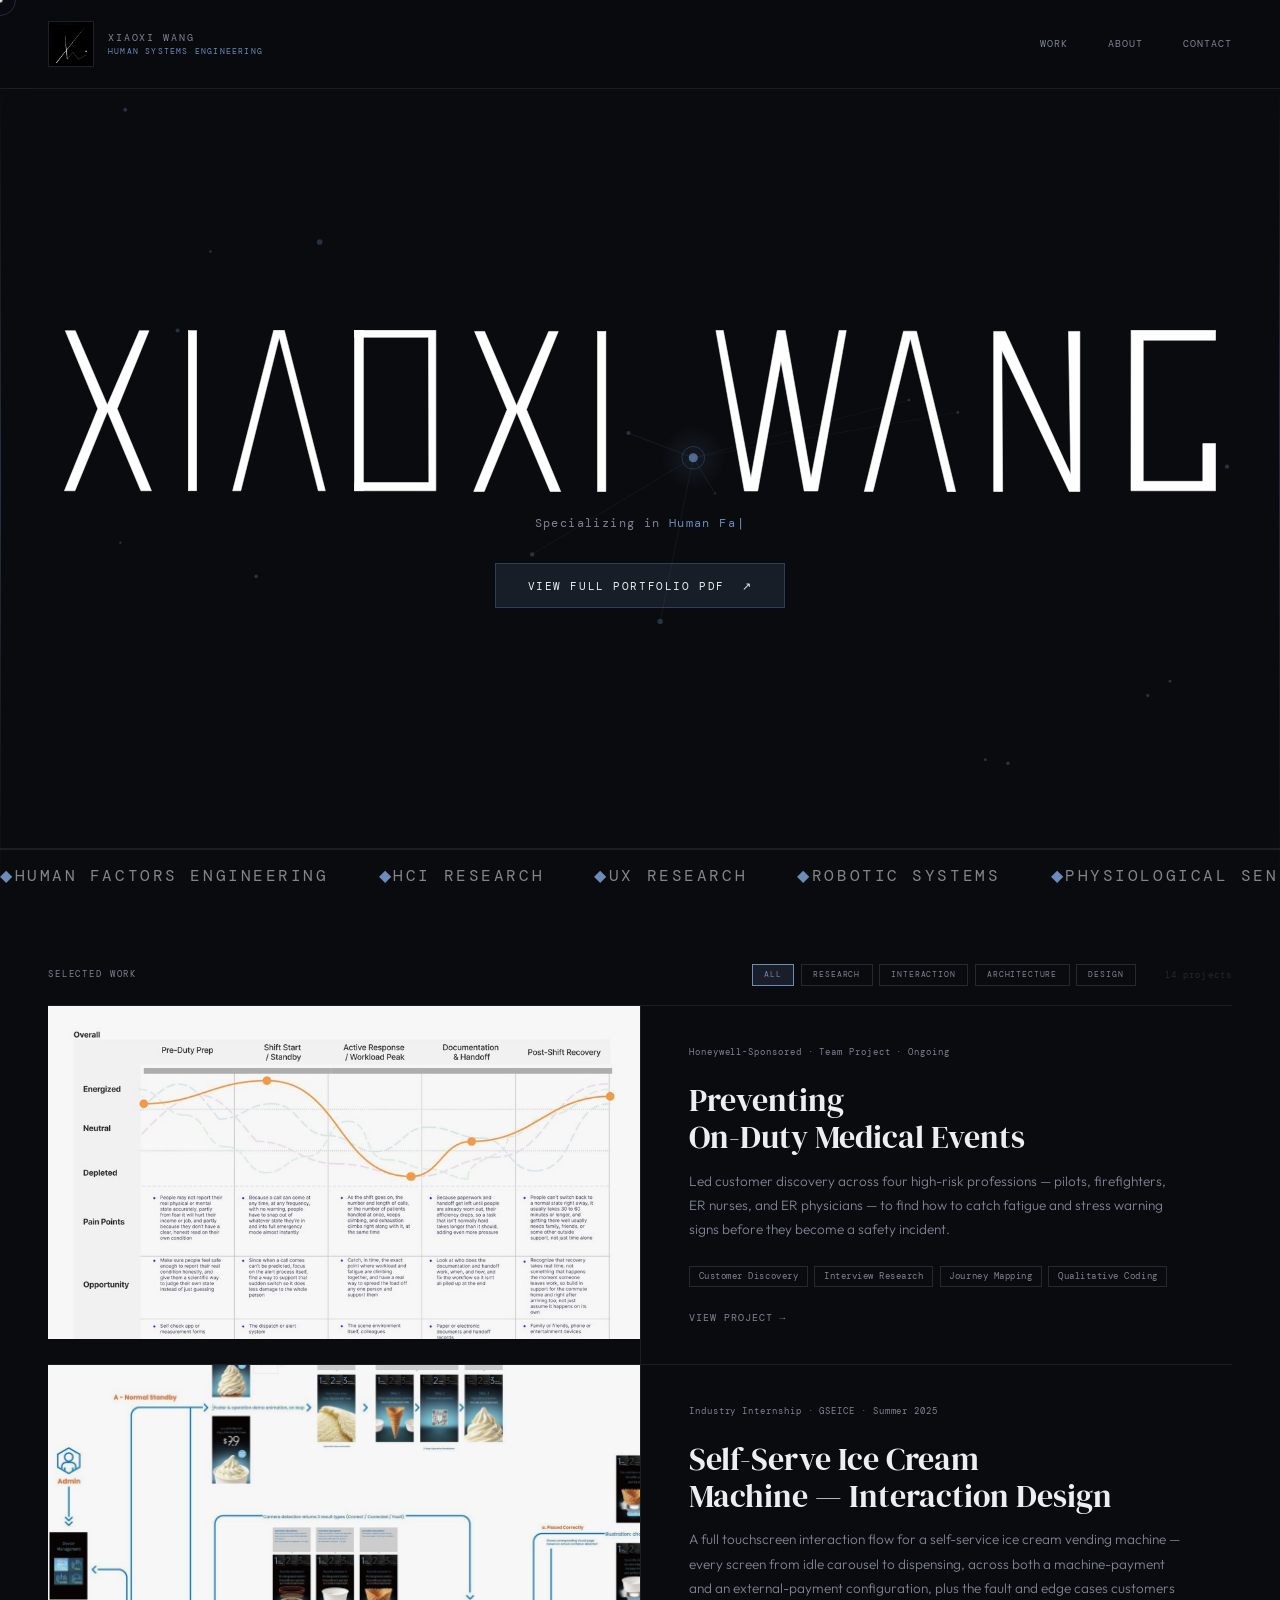
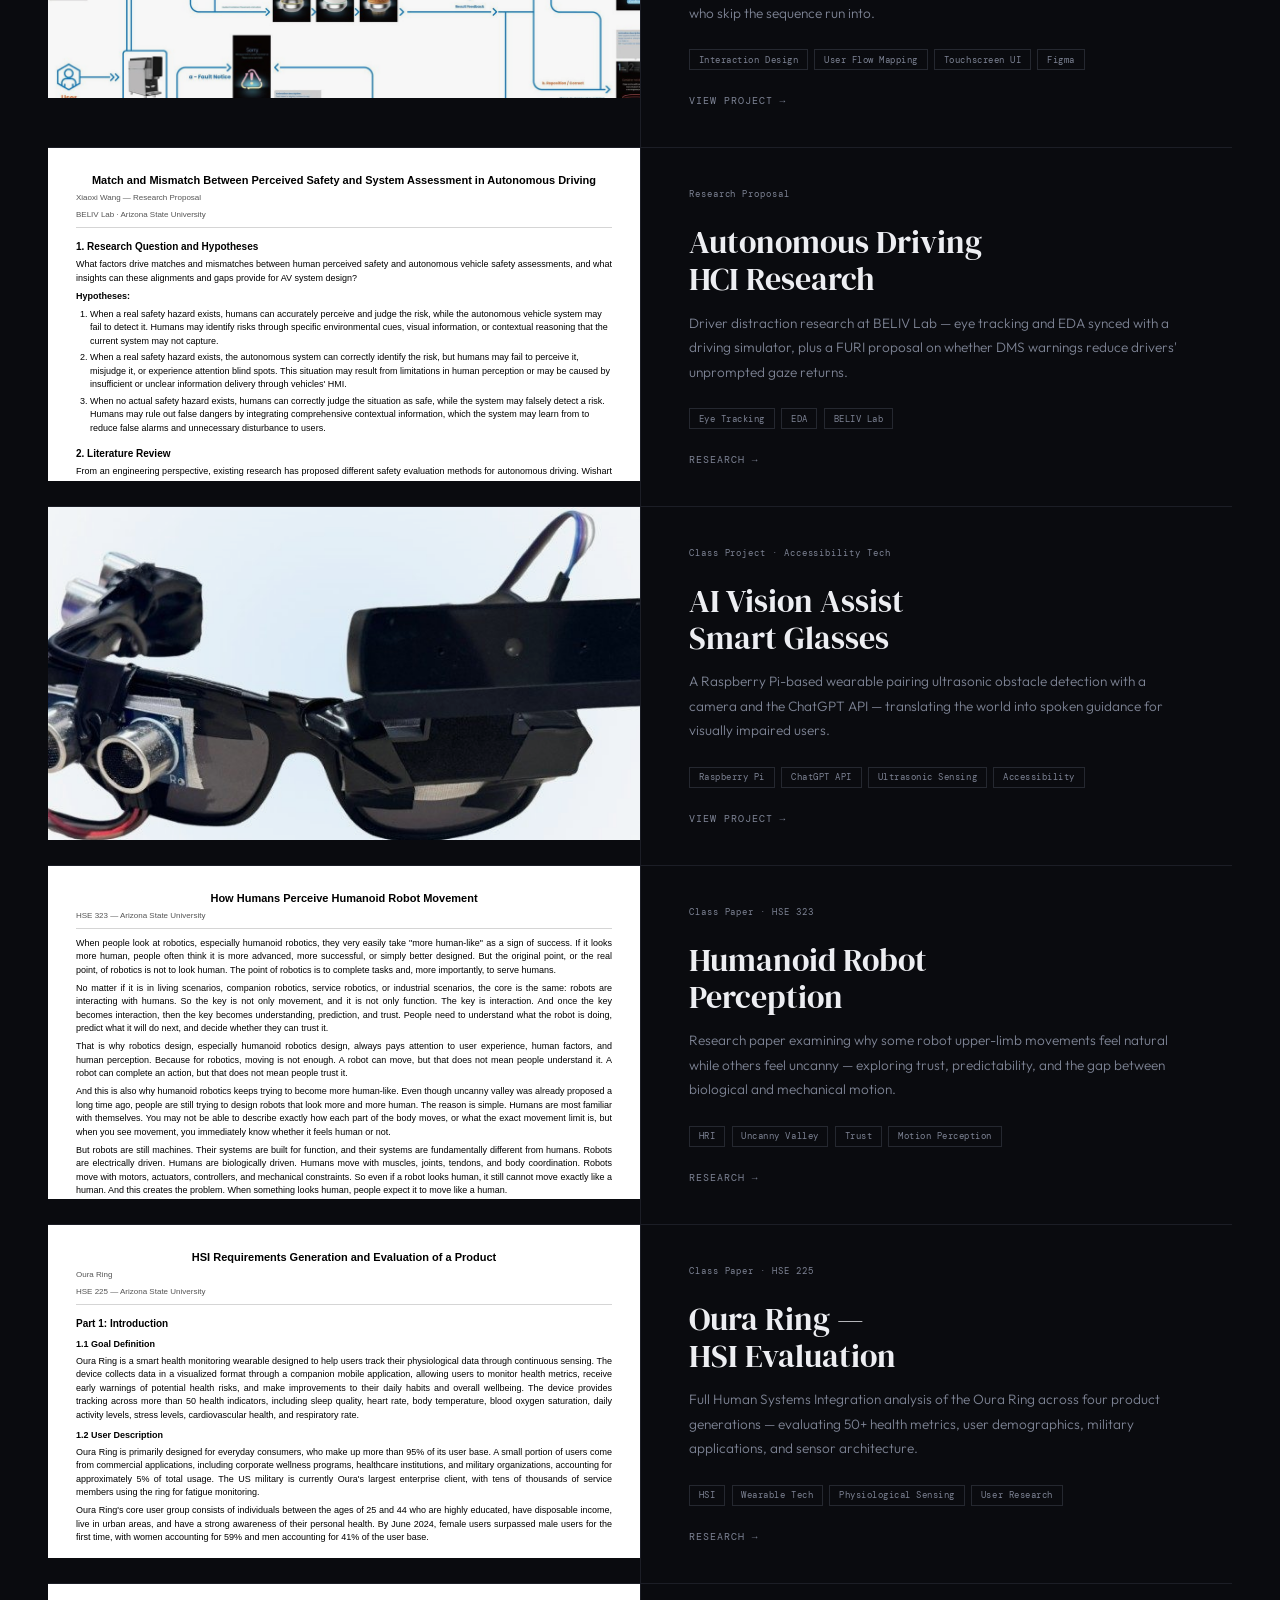
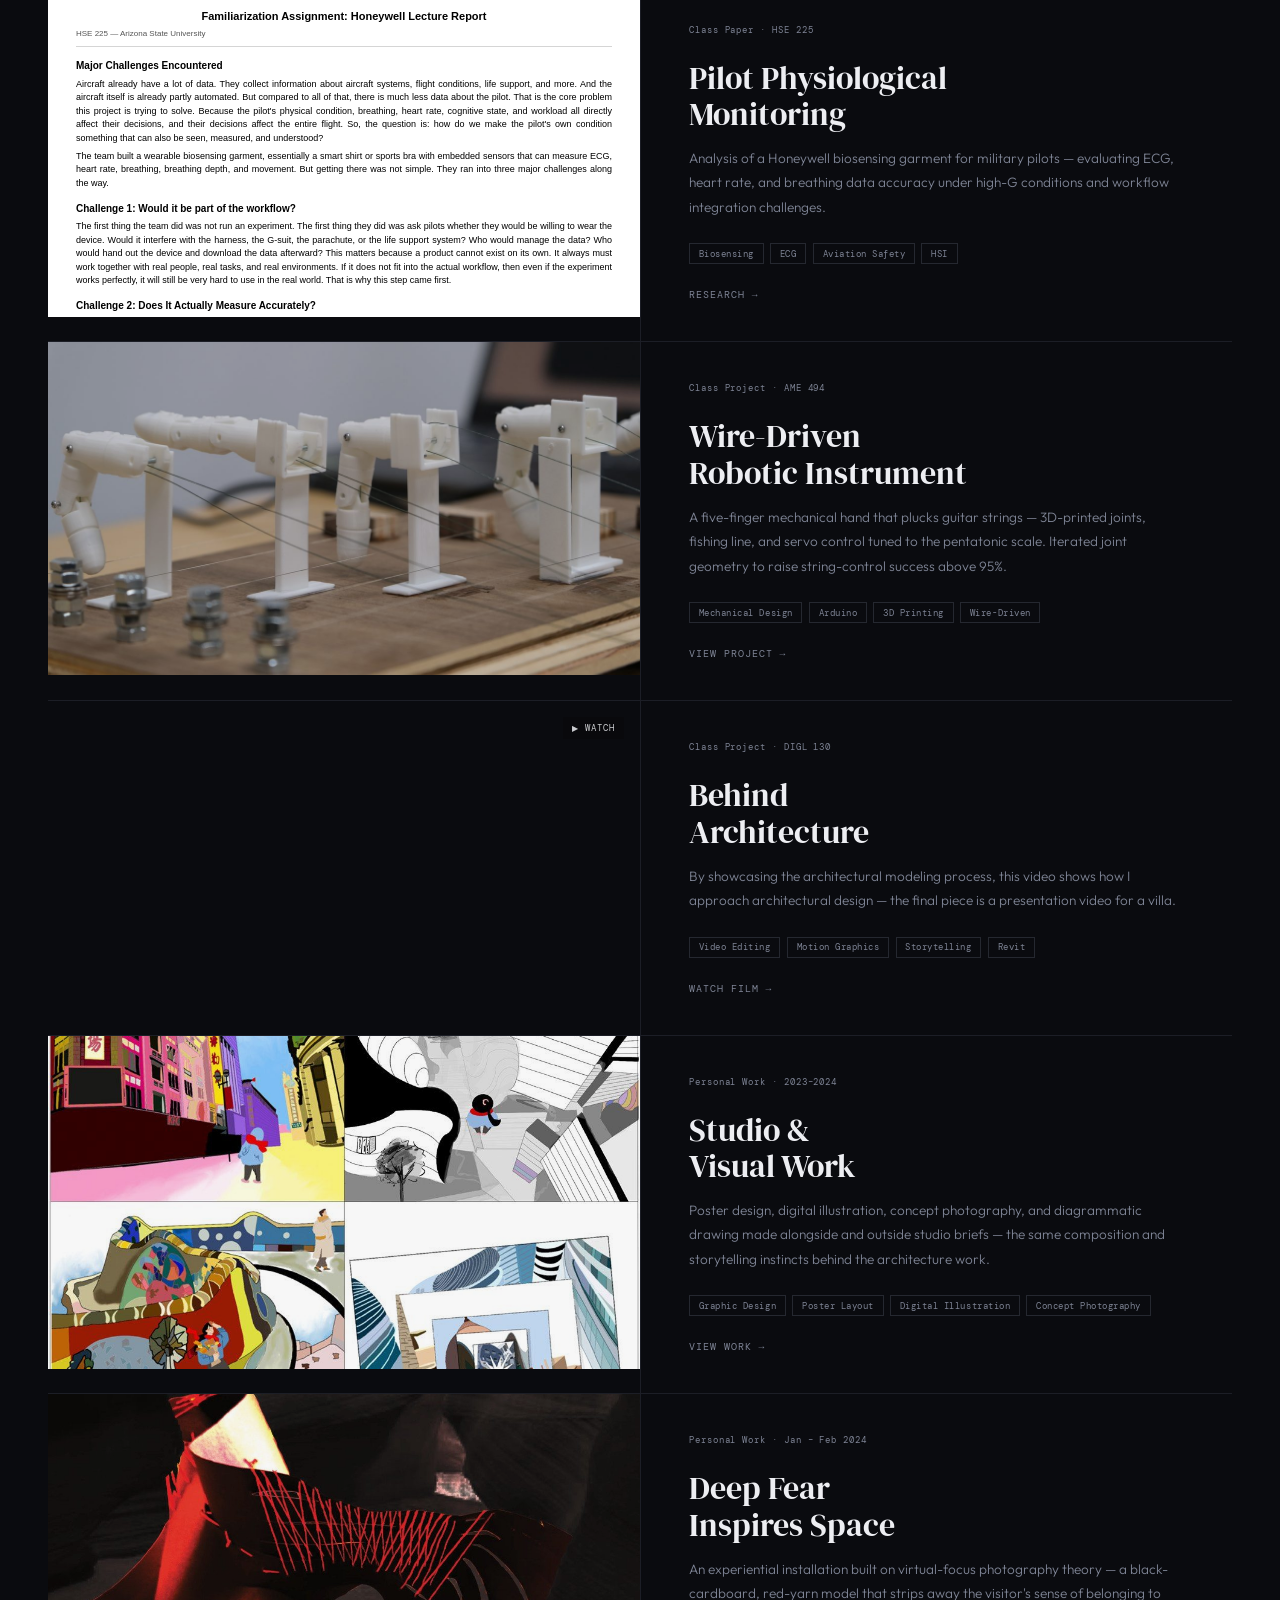
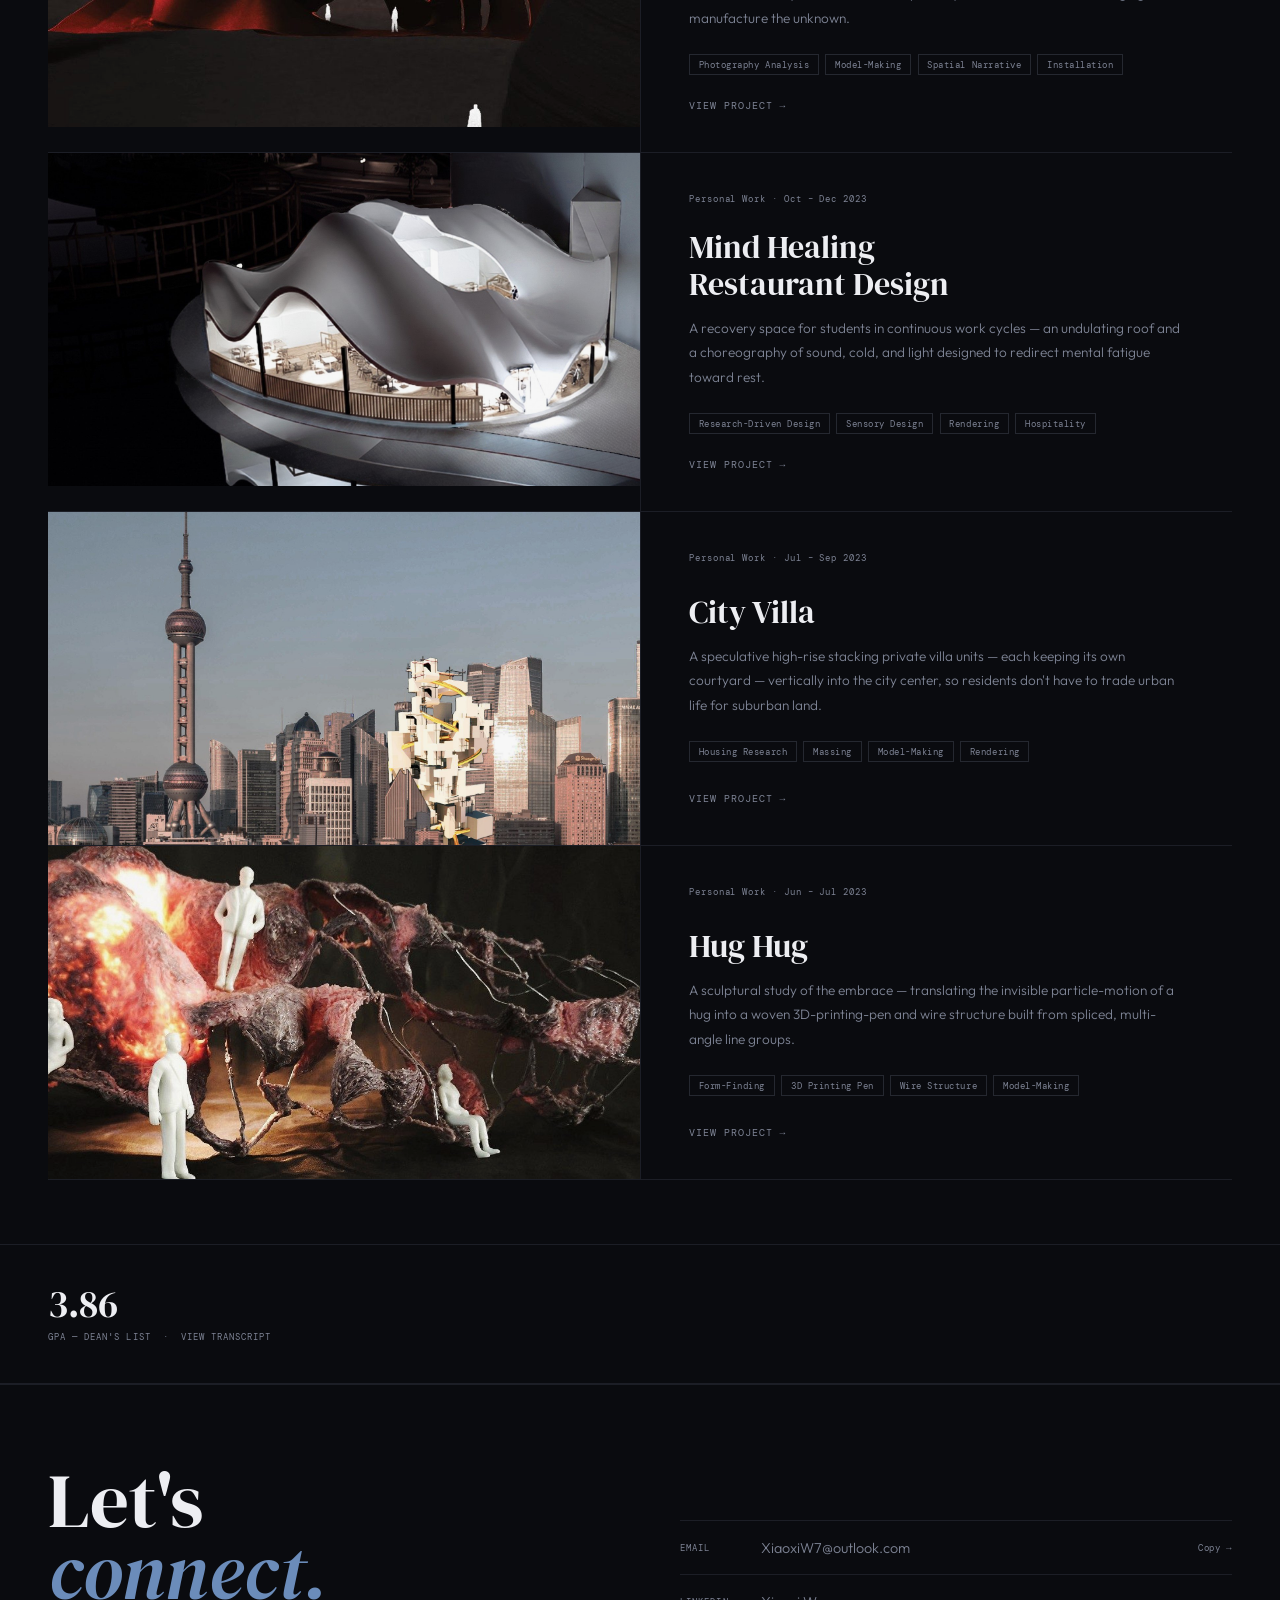
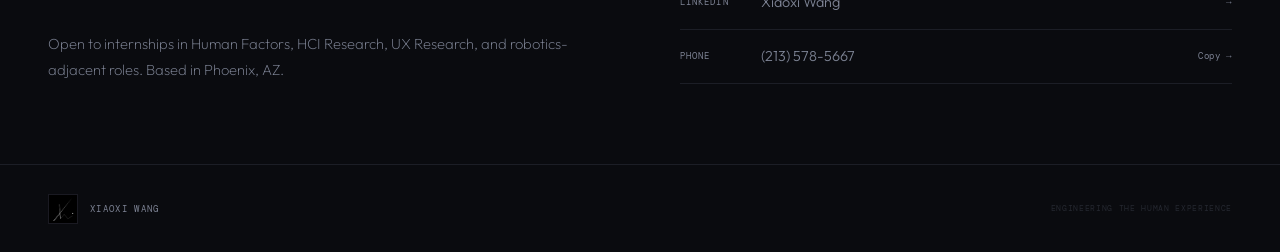
==== commit cbafc271: "Sync site content with current resumes - Honeywell: 25 interviews; add stakeholder map, BMC, TAM/SAM" ====
--- a/index.html
+++ b/index.html
@@ -220,10 +220,10 @@
         <span class="proj-num">Research Proposal</span>
         <div>
           <h3 class="proj-title">Autonomous Driving<br>HCI Research</h3>
-          <p class="proj-desc">Studying passenger experience in autonomous vehicles at BELIV Lab — using eye tracking, GSR, and ECG to measure trust and perceived safety in L2/L3 automation contexts.</p>
+          <p class="proj-desc">Driver distraction research at BELIV Lab — eye tracking and EDA synced with a driving simulator, plus a FURI proposal on whether DMS warnings reduce drivers' unprompted gaze returns.</p>
           <div class="proj-tags">
             <span class="ptag">Eye Tracking</span>
-            <span class="ptag">GSR · ECG</span>
+            <span class="ptag">EDA</span>
             <span class="ptag">BELIV Lab</span>
           </div>
         </div>
@@ -434,7 +434,7 @@
         <span class="proj-num">Class Project · AME 494</span>
         <div>
           <h3 class="proj-title">Wire-Driven<br>Robotic Instrument</h3>
-          <p class="proj-desc">A five-finger mechanical hand that plucks guitar strings — 3D-printed joints, fishing line, and servo control tuned to the pentatonic scale.</p>
+          <p class="proj-desc">A five-finger mechanical hand that plucks guitar strings — 3D-printed joints, fishing line, and servo control tuned to the pentatonic scale. Iterated joint geometry to raise string-control success above 95%.</p>
           <div class="proj-tags">
             <span class="ptag">Mechanical Design</span>
             <span class="ptag">Arduino</span>
@@ -634,7 +634,7 @@
       <div class="flow-step">
         <div class="flow-node">03</div>
         <p class="flow-title">Interviews &amp; Coding</p>
-        <p class="flow-desc">Ran 10 interviews, then coded the transcripts for recurring patterns and pain points.</p>
+        <p class="flow-desc">Ran 25 interviews, then coded the transcripts for recurring patterns and pain points.</p>
       </div>
       <div class="flow-step">
         <div class="flow-node">04</div>
@@ -784,7 +784,7 @@
   <div class="dsec">
     <span class="dsec-lbl">Specifications</span>
     <div class="spec-table">
-      <div class="sr"><span class="sk2">Skills</span><span class="sv">Customer Discovery · Interview Design · Qualitative Coding · Journey Mapping</span></div>
+      <div class="sr"><span class="sk2">Skills</span><span class="sv">Customer Discovery · Interview Design · Qualitative Coding · Journey Mapping · Stakeholder Mapping · Business Model Canvas · TAM/SAM/SOM Market Sizing</span></div>
       <div class="sr"><span class="sk2">Methods</span><span class="sv">Semi-Structured Interviews · Open Coding · Cross-Role Comparison</span></div>
       <div class="sr"><span class="sk2">Tools</span><span class="sv">Miro/FigJam · Dovetail · Figma</span></div>
       <div class="sr"><span class="sk2">Sponsor</span><span class="sv">Honeywell</span></div>
@@ -832,6 +832,7 @@
       <div class="sr"><span class="sk2">Joints per finger</span><span class="sv">2 articulated</span></div>
       <div class="sr"><span class="sk2">Actuation</span><span class="sv">Wire-driven via fishing line</span></div>
       <div class="sr"><span class="sk2">Servos</span><span class="sv">5 × independent servo motors</span></div>
+      <div class="sr"><span class="sk2">Result</span><span class="sv">String-control success above 95% after multiple rounds of joint-geometry iteration</span></div>
       <div class="sr"><span class="sk2">Controller</span><span class="sv">Arduino</span></div>
       <div class="sr"><span class="sk2">Fabrication</span><span class="sv">FDM 3D printing + laser-cut plywood</span></div>
       <div class="sr"><span class="sk2">Strings</span><span class="sv">5 × guitar strings, pentatonic tuning</span></div>
@@ -870,26 +871,43 @@
     </div>
     <div class="about-content">
       <span class="at-tag">About</span>
-      <h1 class="at-h">Human Factors<br>Engineer &amp;<br><em>Builder</em></h1>
+      <h1 class="at-h">Human Factors<br>&amp; HCI &middot;<br><em>Builder</em></h1>
       <p class="at-p">I'm a <strong>Human Systems Engineering (Human Factors / Human-Computer Interaction) student</strong> with a background spanning architecture, UX, and hands-on prototyping.</p>
-      <p class="at-p">At the <strong>BELIV Lab at ASU</strong>, I support autonomous driving passenger experience research — working with eye tracking, GSR, and ECG data to understand perceived safety in AV contexts.</p>
+      <p class="at-p">At the <strong>BELIV Lab at ASU</strong>, I work on driver distraction research — eye tracking and EDA with a driving simulator — and authored a FURI proposal on Driver Monitoring System warnings.</p>
       <div class="sk-sec">
         <span class="sk-lbl">Skills</span>
         <div class="skill-groups">
           <div class="skill-group">
             <span class="skg-name">Research &amp; Analysis</span>
             <div class="skg-tags">
-              <span class="ptag">Human Factors Research</span>
-              <span class="ptag">UX Research &amp; Usability Testing</span>
-              <span class="ptag">ANOVA</span>
+              <span class="ptag">Interviews</span>
+              <span class="ptag">Surveys</span>
+              <span class="ptag">Usability Testing</span>
+              <span class="ptag">Focus Groups</span>
+              <span class="ptag">Experimental Design</span>
+              <span class="ptag">Qualitative Coding</span>
+              <span class="ptag">Journey Mapping</span>
+              <span class="ptag">Literature Review</span>
+            </div>
+          </div>
+          <div class="skill-group">
+            <span class="skg-name">Data &amp; Statistics</span>
+            <div class="skg-tags">
+              <span class="ptag">Python</span>
+              <span class="ptag">SQL</span>
+              <span class="ptag">R</span>
+              <span class="ptag">SPSS</span>
+              <span class="ptag">MATLAB</span>
+              <span class="ptag">t-test · Chi-square · ANOVA</span>
               <span class="ptag">Regression</span>
+              <span class="ptag">Power Analysis</span>
             </div>
           </div>
           <div class="skill-group">
             <span class="skg-name">Physiological Sensing</span>
             <div class="skg-tags">
               <span class="ptag">Pupil Labs Neon</span>
-              <span class="ptag">Shimmer GSR+/ECG</span>
+              <span class="ptag">Shimmer EDA Sensor</span>
             </div>
           </div>
           <div class="skill-group">
@@ -898,6 +916,8 @@
               <span class="ptag">Arduino</span>
               <span class="ptag">Raspberry Pi</span>
               <span class="ptag">Fusion 360</span>
+              <span class="ptag">Rhino</span>
+              <span class="ptag">Unity</span>
               <span class="ptag">3D Printing</span>
             </div>
           </div>
@@ -926,8 +946,8 @@
         <div class="tl-body">
           <span class="tl-tag">Research</span>
           <h3 class="tl-title">Research Assistant — BELIV Lab</h3>
-          <p class="tl-where">Arizona State University · Mesa, AZ</p>
-          <p class="tl-text">Learned to use the Shimmer GSR/EDA sensor and Pupil Labs Neon eye tracker to guide participants through pilot road tests, and authored a research proposal on the match and mismatch between passengers' perceived safety and objective driving safety in automated vehicles.</p>
+          <p class="tl-where">Arizona State University · Mesa, AZ · Faculty Mentor: Dr. Junfeng Zhao</p>
+          <p class="tl-text">Reviewed literature on EDA, eye tracking, and driver distraction; set up a Pupil Labs Neon eye tracker and Shimmer EDA sensor with the driving simulator, syncing gaze data with simulator logs, and moderated a pilot data collection session. Authored a FURI proposal (under review) on whether Driver Monitoring System warnings reduce drivers' unprompted gaze returns, supporting an Arizona Transportation Institute distracted-driving project for ADOT.</p>
         </div>
       </div>
       <div class="tl-item">
@@ -936,7 +956,17 @@
         <div class="tl-body">
           <span class="tl-tag">Industry</span>
           <h3 class="tl-title">UX Research &amp; Program Intern — Phoenix Arts and Advocacy</h3>
-          <p class="tl-text">Led a full UX audit across 6 pages of the organization's website, mapping the ad-click-to-conversion flow and identifying 8 prioritized issues affecting conversion and Google Ad Grant compliance, then partnered with a graphic designer to ship the fixes.</p>
+          <p class="tl-text">Ran a usability evaluation of 6 website pages, mapping the user flow from ad click to conversion; identified 11 usability issues and validated fixes in a high-fidelity prototype, 8 of which went live with a graphic designer. Led a 5-person cross-functional focus group and competitive analysis, and designed 2 A/B-tested Google Ads campaigns that increased impressions by about 45%.</p>
+        </div>
+      </div>
+      <div class="tl-item">
+        <div class="tl-date">May 2025 – Aug 2025</div>
+        <div class="tl-line"><div class="tl-dot"></div></div>
+        <div class="tl-body">
+          <span class="tl-tag">Industry</span>
+          <h3 class="tl-title">Product Manager Assistant Intern — GSEICE</h3>
+          <p class="tl-where">Guangzhou, China · business travel to the U.S. and South America</p>
+          <p class="tl-text">Drove product iteration for an AI-enabled ice cream machine, defining a cup recognition feature and designing interaction flows for 2 payment configurations with camera-trigger logic and error handling. Represented the company at 5 industry fairs in the U.S. and Brazil, visited 20+ B2B clients, and supported NSF and UL certification work. Built a troubleshooting guide for the customer service team and usage-scenario reports across 5 products for the U.S. market.</p>
         </div>
       </div>
     </div>
@@ -965,7 +995,7 @@
           <span class="tl-tag">Education</span>
           <h3 class="tl-title">B.S. Human Systems Engineering</h3>
           <p class="tl-where">Arizona State University · Dean's List · GPA 3.86</p>
-          <p class="tl-text">Transferred from SCAD's architecture program. Human Factors / Human-Computer Interaction concentration — coursework in Statistics for Human Systems Research, Applied Biology of Human Behavior, Human Systems Integration, and Human-Computer Interaction.</p>
+          <p class="tl-text">Transferred from SCAD's architecture program. Human Factors / Human-Computer Interaction concentration — coursework in Statistics, Experimental Methods, Human-Computer Interaction, Human Factors in Transportation, Perceptual Systems, Cognitive Science, Human Systems Integration, Biology of Human Behavior, Product Design and Evaluation, Machine Learning, and Expressive Robotics.</p>
         </div>
       </div>
     </div>
@@ -1002,36 +1032,36 @@
     <div class="dh-l">
       <p class="dh-eyebrow">Project · HCI Research</p>
       <h1 class="dh-title">Autonomous Driving<br>HCI Research</h1>
-      <p class="dh-desc">At BELIV Lab, I study how passengers experience Level 2 and Level 3 autonomous vehicles — measuring trust, perceived safety, and cognitive state using eye tracking and physiological sensing.</p>
+      <p class="dh-desc">At BELIV Lab, I work on driver distraction research for an Arizona Transportation Institute project supporting ADOT, using eye tracking and electrodermal activity (EDA) with a driving simulator. Faculty mentor: Dr. Junfeng Zhao.</p>
       <div class="dh-meta">
         <div><p class="dm-k">Lab</p><p class="dm-v">BELIV Lab · ASU</p></div>
         <div><p class="dm-k">Status</p><p class="dm-v">Ongoing</p></div>
-        <div><p class="dm-k">Tools</p><p class="dm-v">Pupil Labs · Shimmer GSR+/ECG</p></div>
+        <div><p class="dm-k">Tools</p><p class="dm-v">Pupil Labs Neon · Shimmer EDA</p></div>
         <div><p class="dm-k">Methods</p><p class="dm-v">Eye Tracking · Physiological Sensing</p></div>
       </div>
     </div>
   </div>
   <div class="dsec">
-    <span class="dsec-lbl">Research Focus</span>
+    <span class="dsec-lbl">Current Work</span>
     <div class="step-grid">
-      <div class="step"><div class="sn">01</div><p class="st">Trust Calibration</p><p class="sd">How passengers calibrate trust in L2/L3 systems over repeated interactions — measuring physiological markers of over-trust and under-trust.</p></div>
-      <div class="step"><div class="sn">02</div><p class="st">Perceived Safety</p><p class="sd">Using GSR and ECG to capture real-time emotional arousal responses to AV handoff events and near-miss scenarios.</p></div>
-      <div class="step"><div class="sn">03</div><p class="st">Eye Tracking</p><p class="sd">Gaze fixation patterns during autonomous operation — where passengers look when they're not in control and what that reveals about situational awareness.</p></div>
-      <div class="step"><div class="sn">04</div><p class="st">Data Integration</p><p class="sd">Combining multimodal signals (gaze, GSR, ECG) into composite workload and comfort indices.</p></div>
+      <div class="step"><div class="sn">01</div><p class="st">Literature Review</p><p class="sd">Reviewed studies on EDA, eye tracking, and driver distraction to ground the lab's measures.</p></div>
+      <div class="step"><div class="sn">02</div><p class="st">Sensor Setup</p><p class="sd">Set up a Pupil Labs Neon eye tracker and Shimmer EDA sensor with the driving simulator, syncing gaze data with simulator logs.</p></div>
+      <div class="step"><div class="sn">03</div><p class="st">Pilot Session</p><p class="sd">Moderated a pilot data collection session to test the protocol end to end.</p></div>
+      <div class="step"><div class="sn">04</div><p class="st">FURI Proposal</p><p class="sd">Authored a proposal (under review) on whether DMS warnings reduce drivers' unprompted gaze returns to the road.</p></div>
     </div>
   </div>
   <div class="dsec">
     <span class="dsec-lbl">Instruments</span>
     <div class="spec-table">
       <div class="sr"><span class="sk2">Eye Tracker</span><span class="sv">Pupil Labs Neon — scene + gaze overlay</span></div>
-      <div class="sr"><span class="sk2">GSR</span><span class="sv">Shimmer GSR+ — electrodermal activity</span></div>
-      <div class="sr"><span class="sk2">ECG</span><span class="sv">Shimmer ECG — heart rate + HRV</span></div>
+      <div class="sr"><span class="sk2">EDA</span><span class="sv">Shimmer — electrodermal activity</span></div>
+      <div class="sr"><span class="sk2">Simulator</span><span class="sv">Driving simulator — gaze synced with simulator logs</span></div>
       <div class="sr"><span class="sk2">Analysis</span><span class="sv">ANOVA · Linear Regression</span></div>
     </div>
   </div>
   <div class="paper-outer">
     <div class="paper-header">
-      <span class="paper-eyebrow">Research Proposal — BELIV Lab</span>
+      <span class="paper-eyebrow">Earlier Research Proposal — BELIV Lab</span>
       <h2 class="paper-title">Match and Mismatch Between<br>Perceived Safety and System Assessment</h2>
       <div class="paper-meta">
         <span>Lab · BELIV Lab</span>
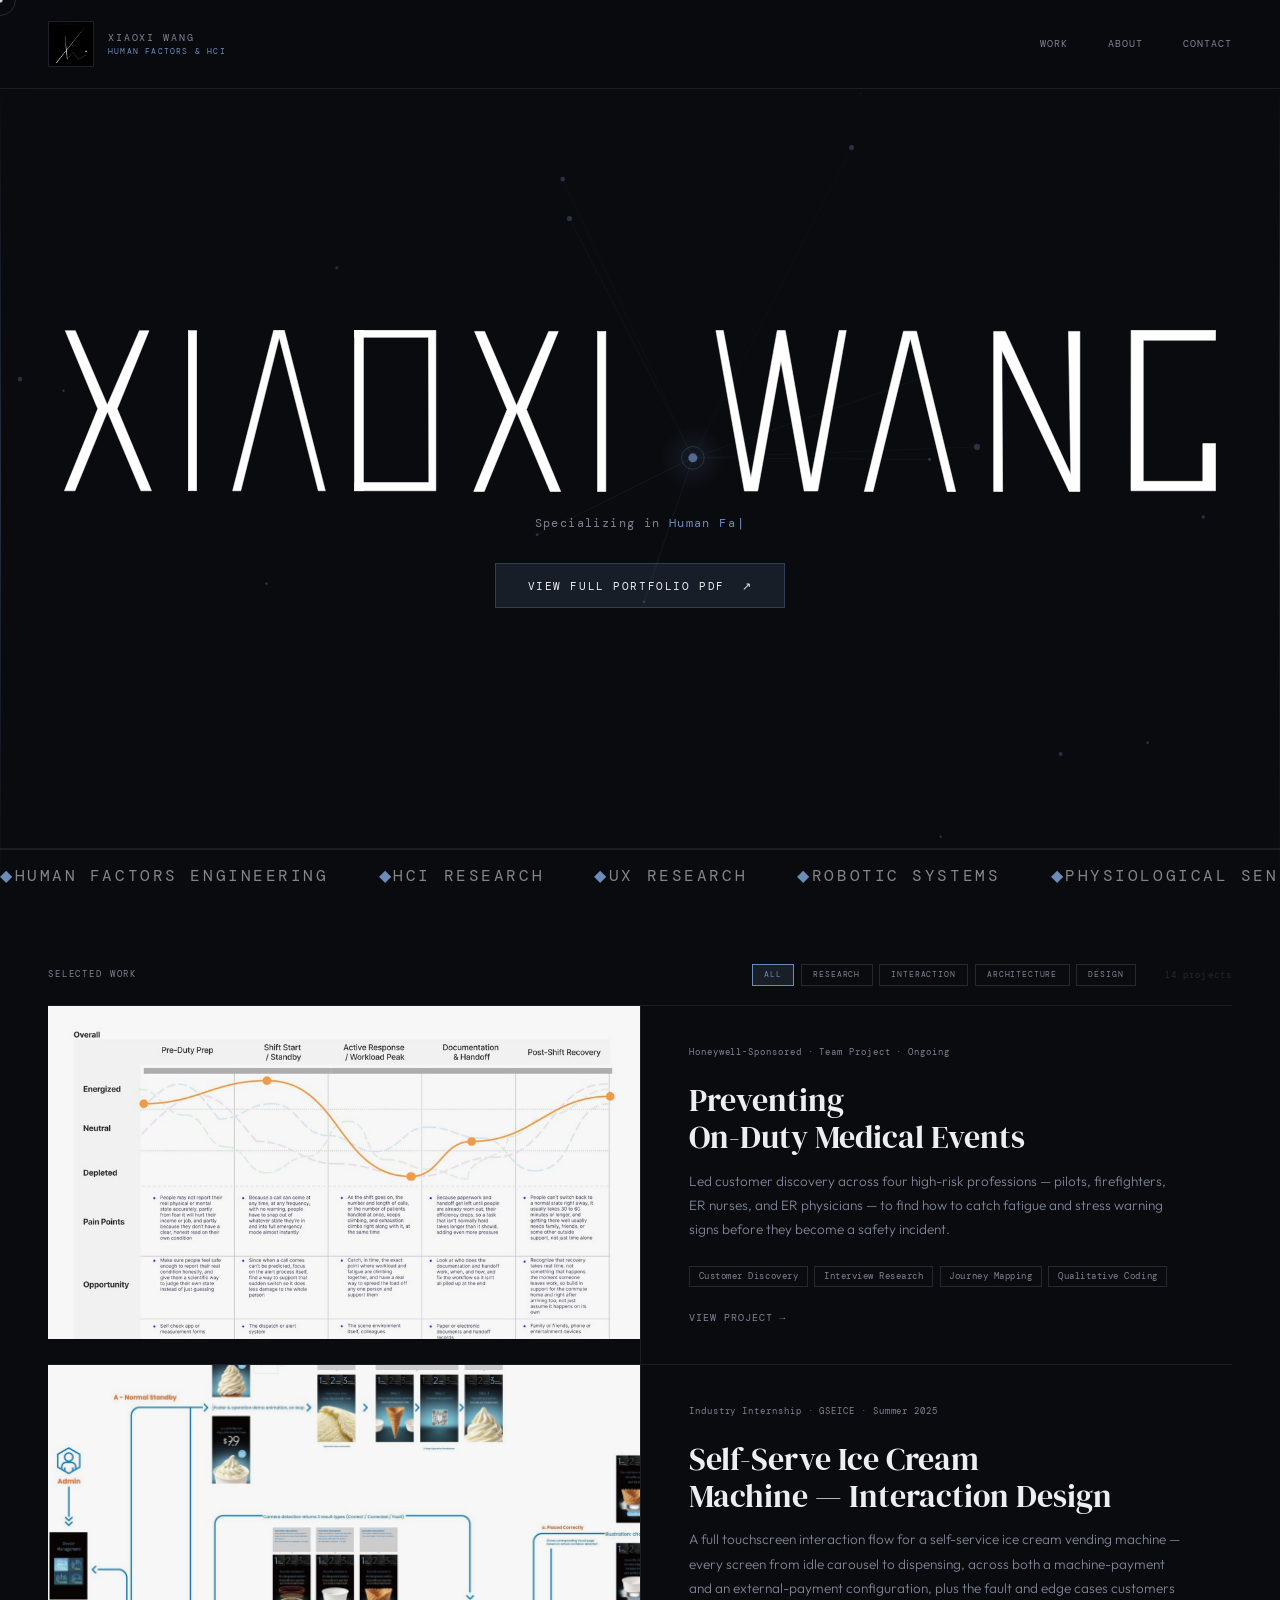
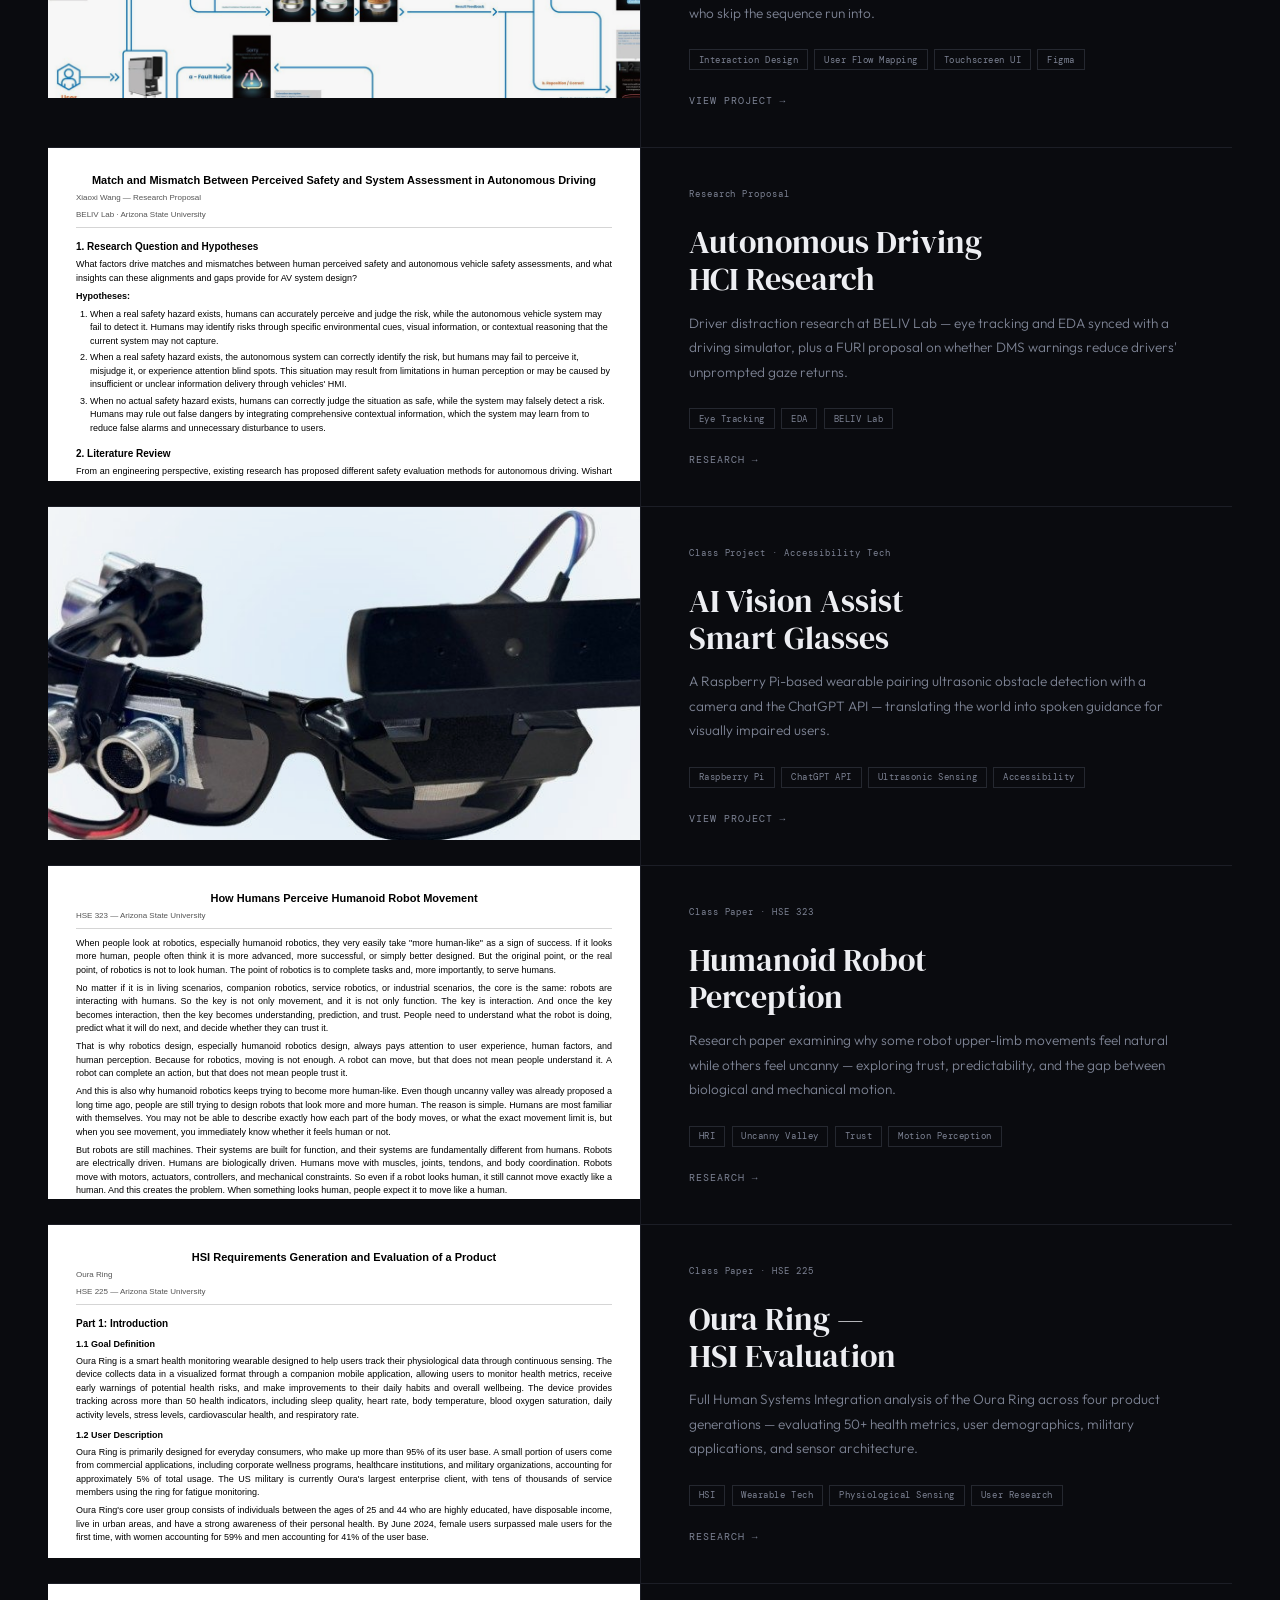
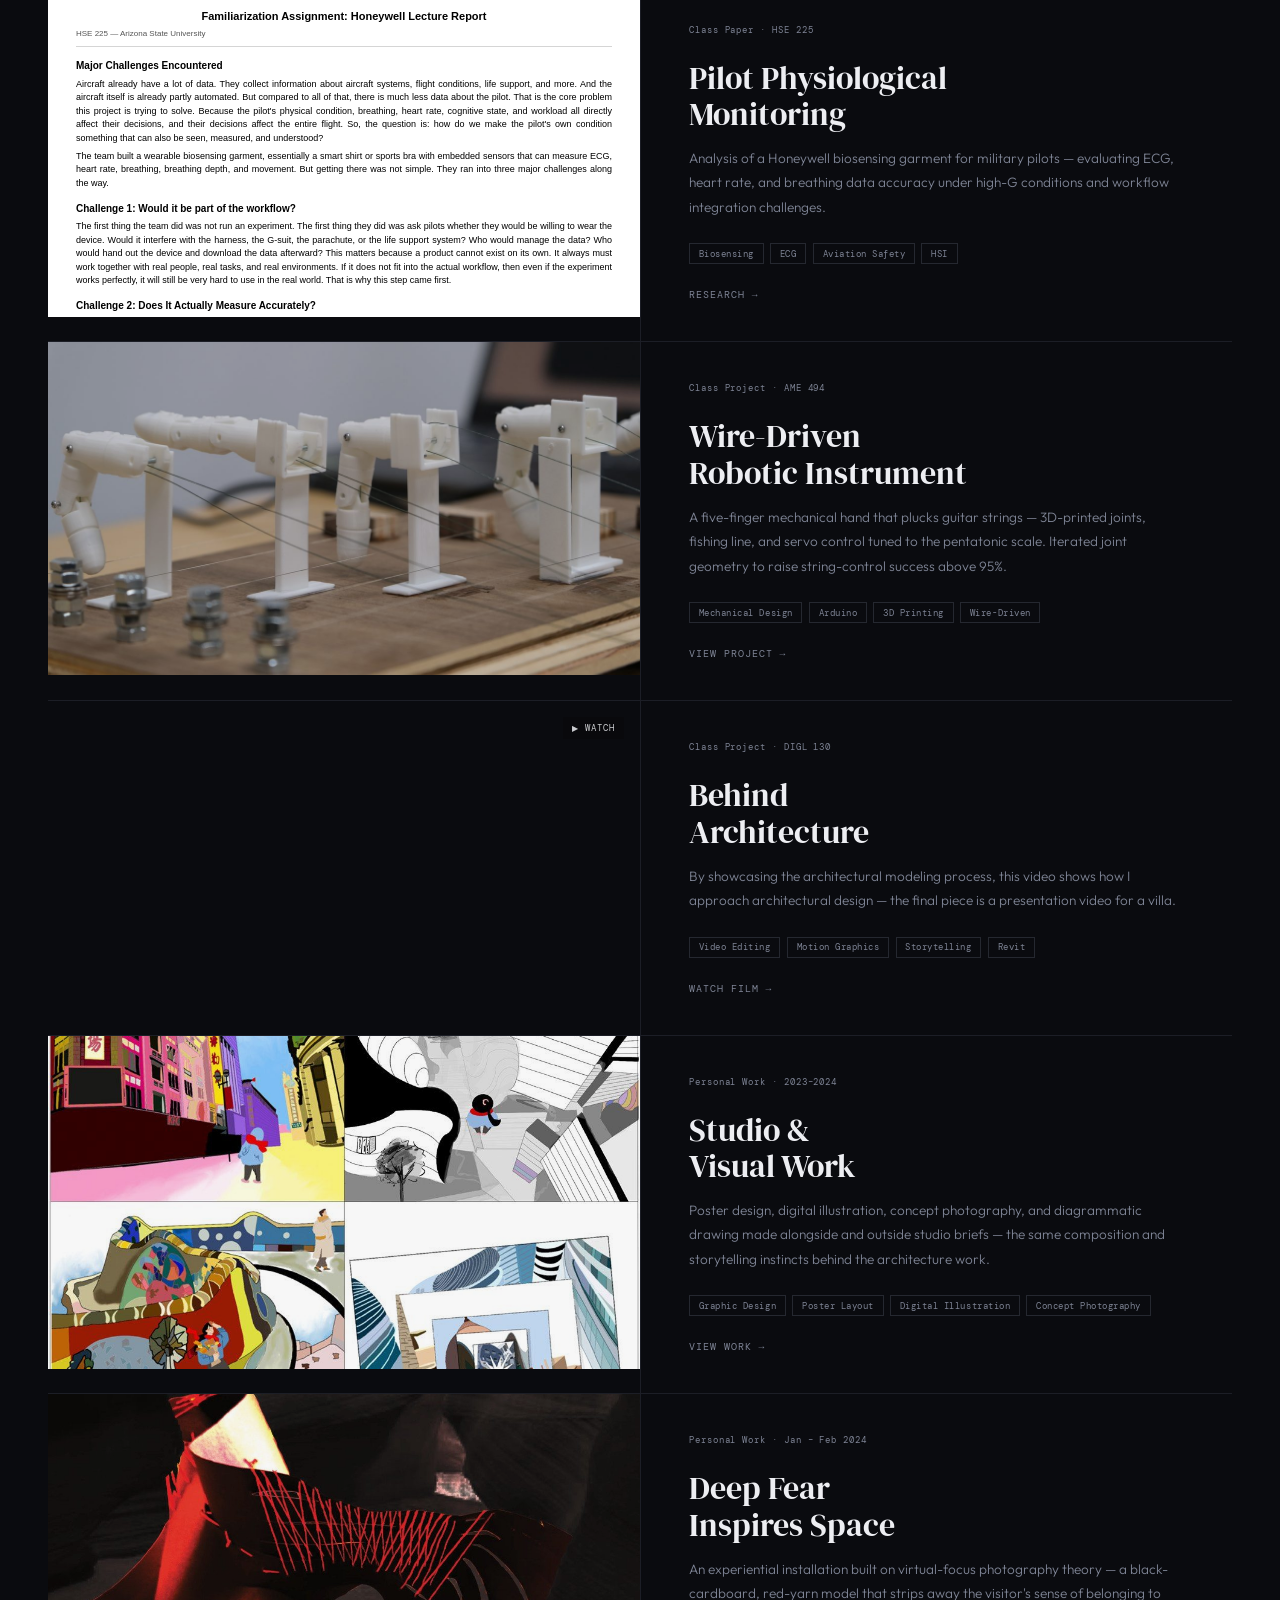
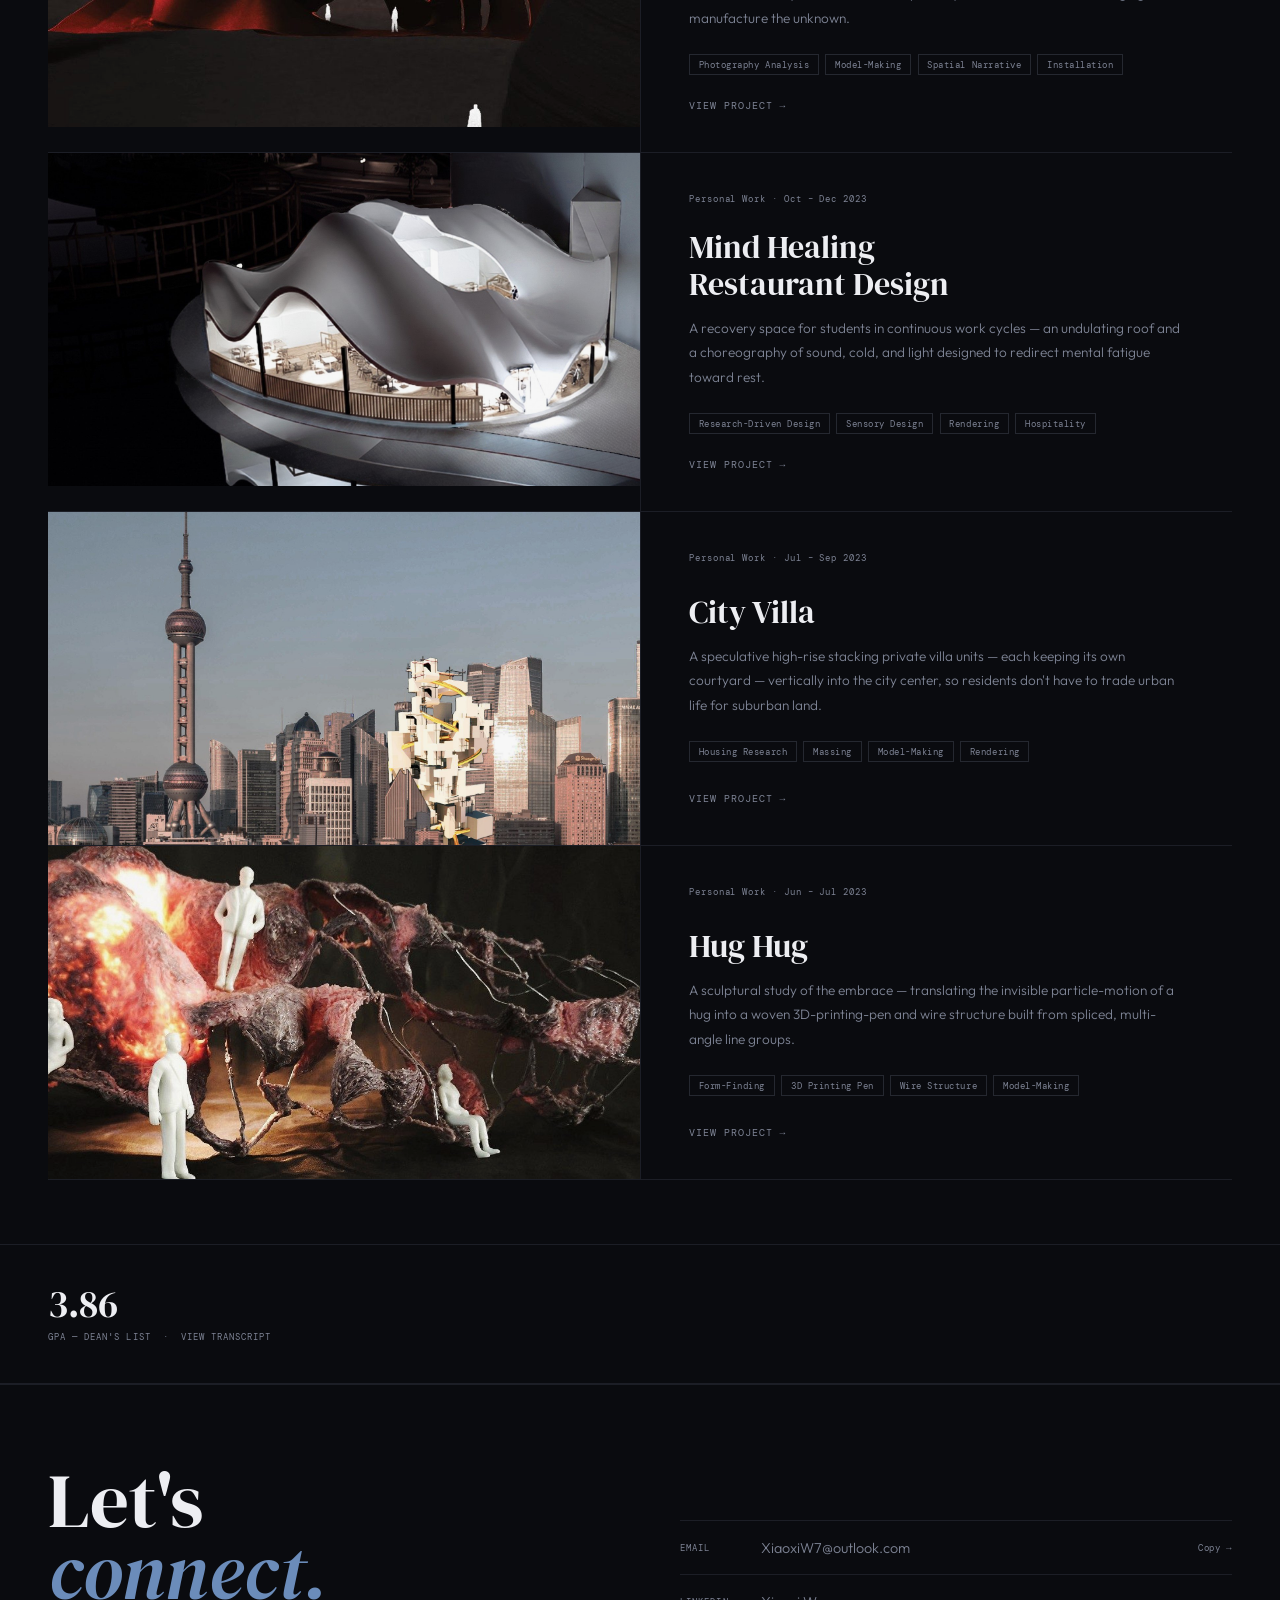
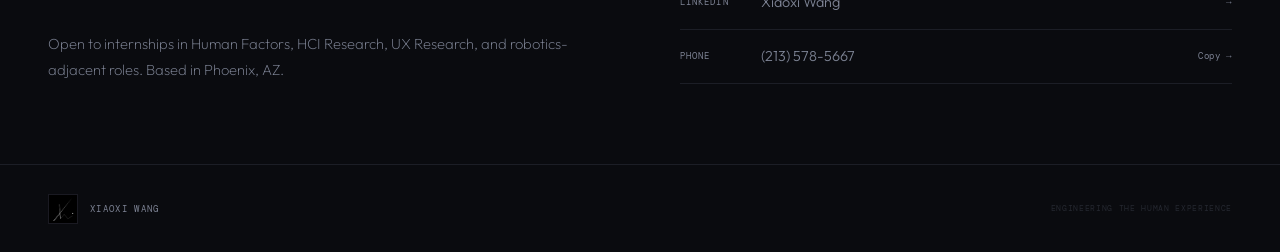
==== commit a60cb9e9: "Nav subtitle: Human Factors & HCI Co-Authored-By: Claude Opus 5.5 <noreply@anthropic.com>" ====
--- a/index.html
+++ b/index.html
@@ -60,7 +60,7 @@
     <div class="logo-wrap"><img src="assets/logo.png" alt="XW" width="491" height="491"></div>
     <div class="nav-text-block">
       <span class="nav-name">Xiaoxi Wang</span>
-      <span class="nav-sub">Human Systems Engineering</span>
+      <span class="nav-sub">Human Factors &amp; HCI</span>
     </div>
   </a>
   <div class="nav-links" id="navLinks">
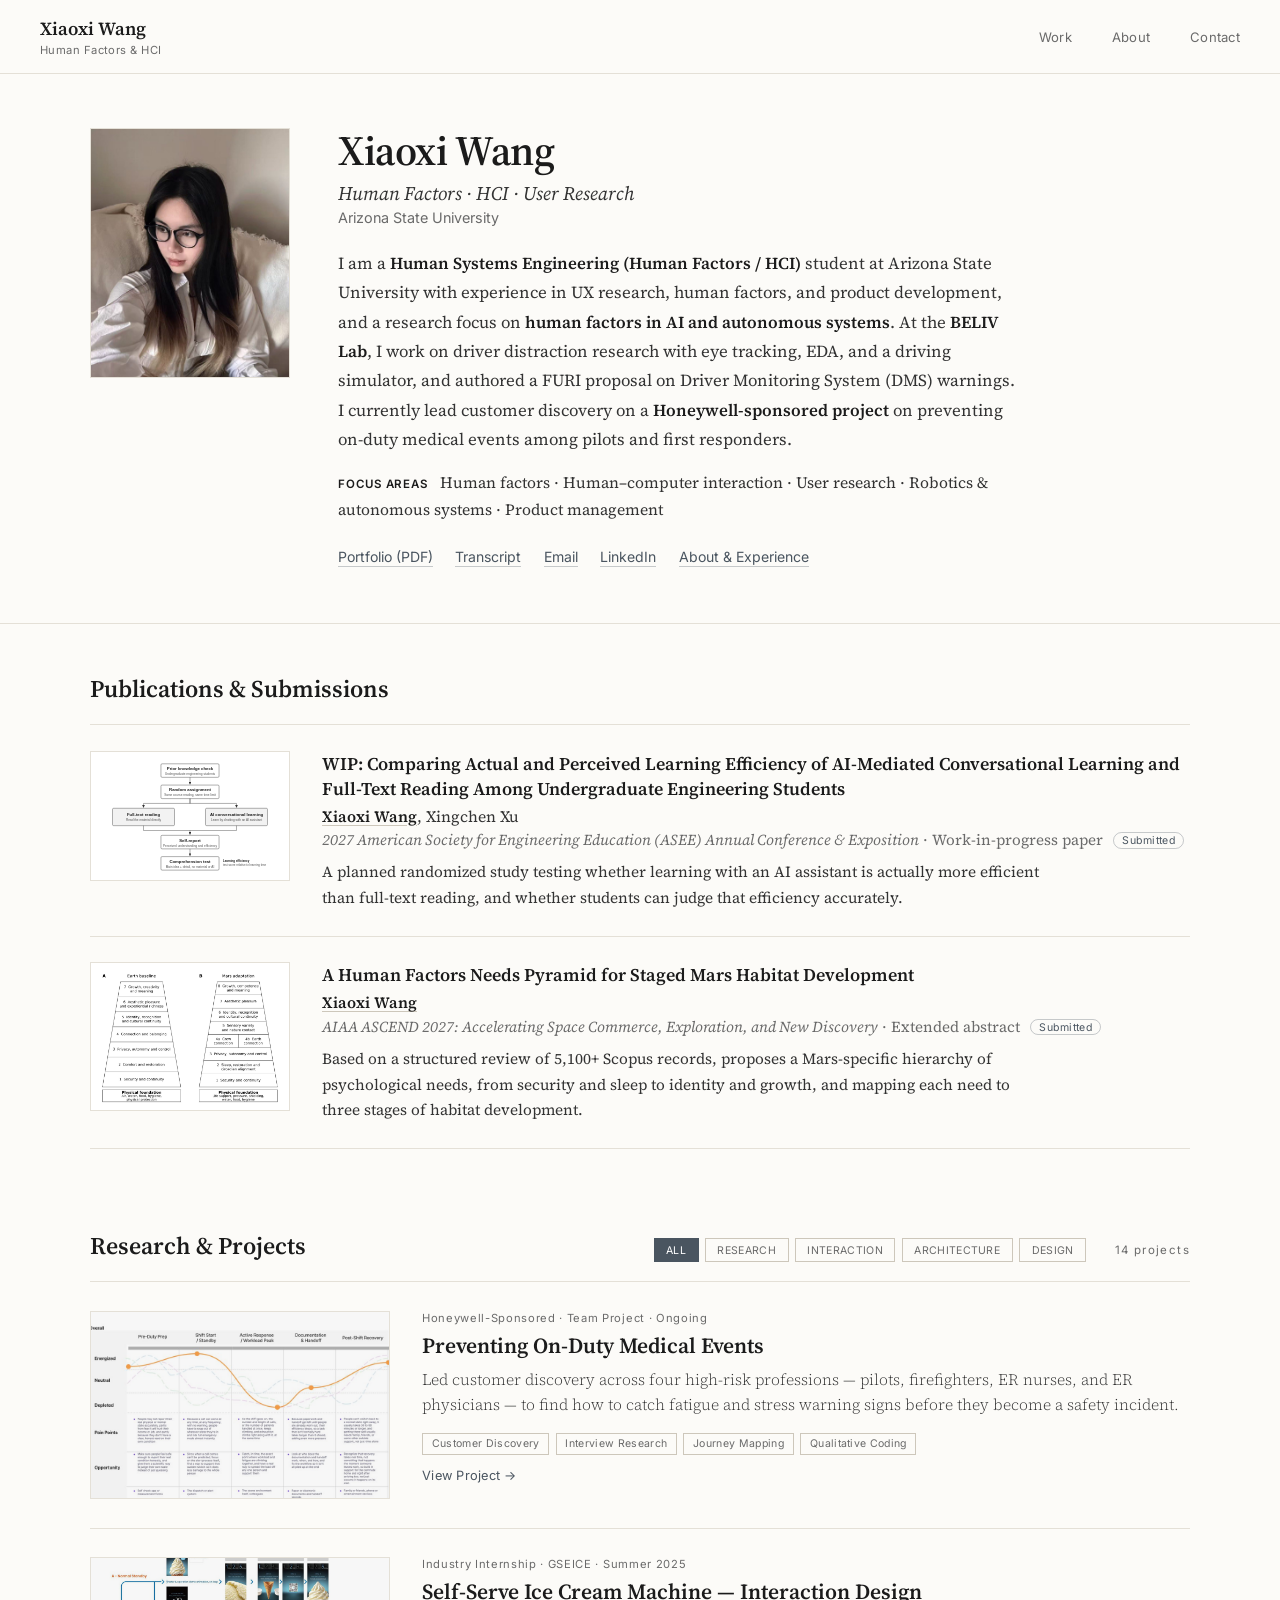
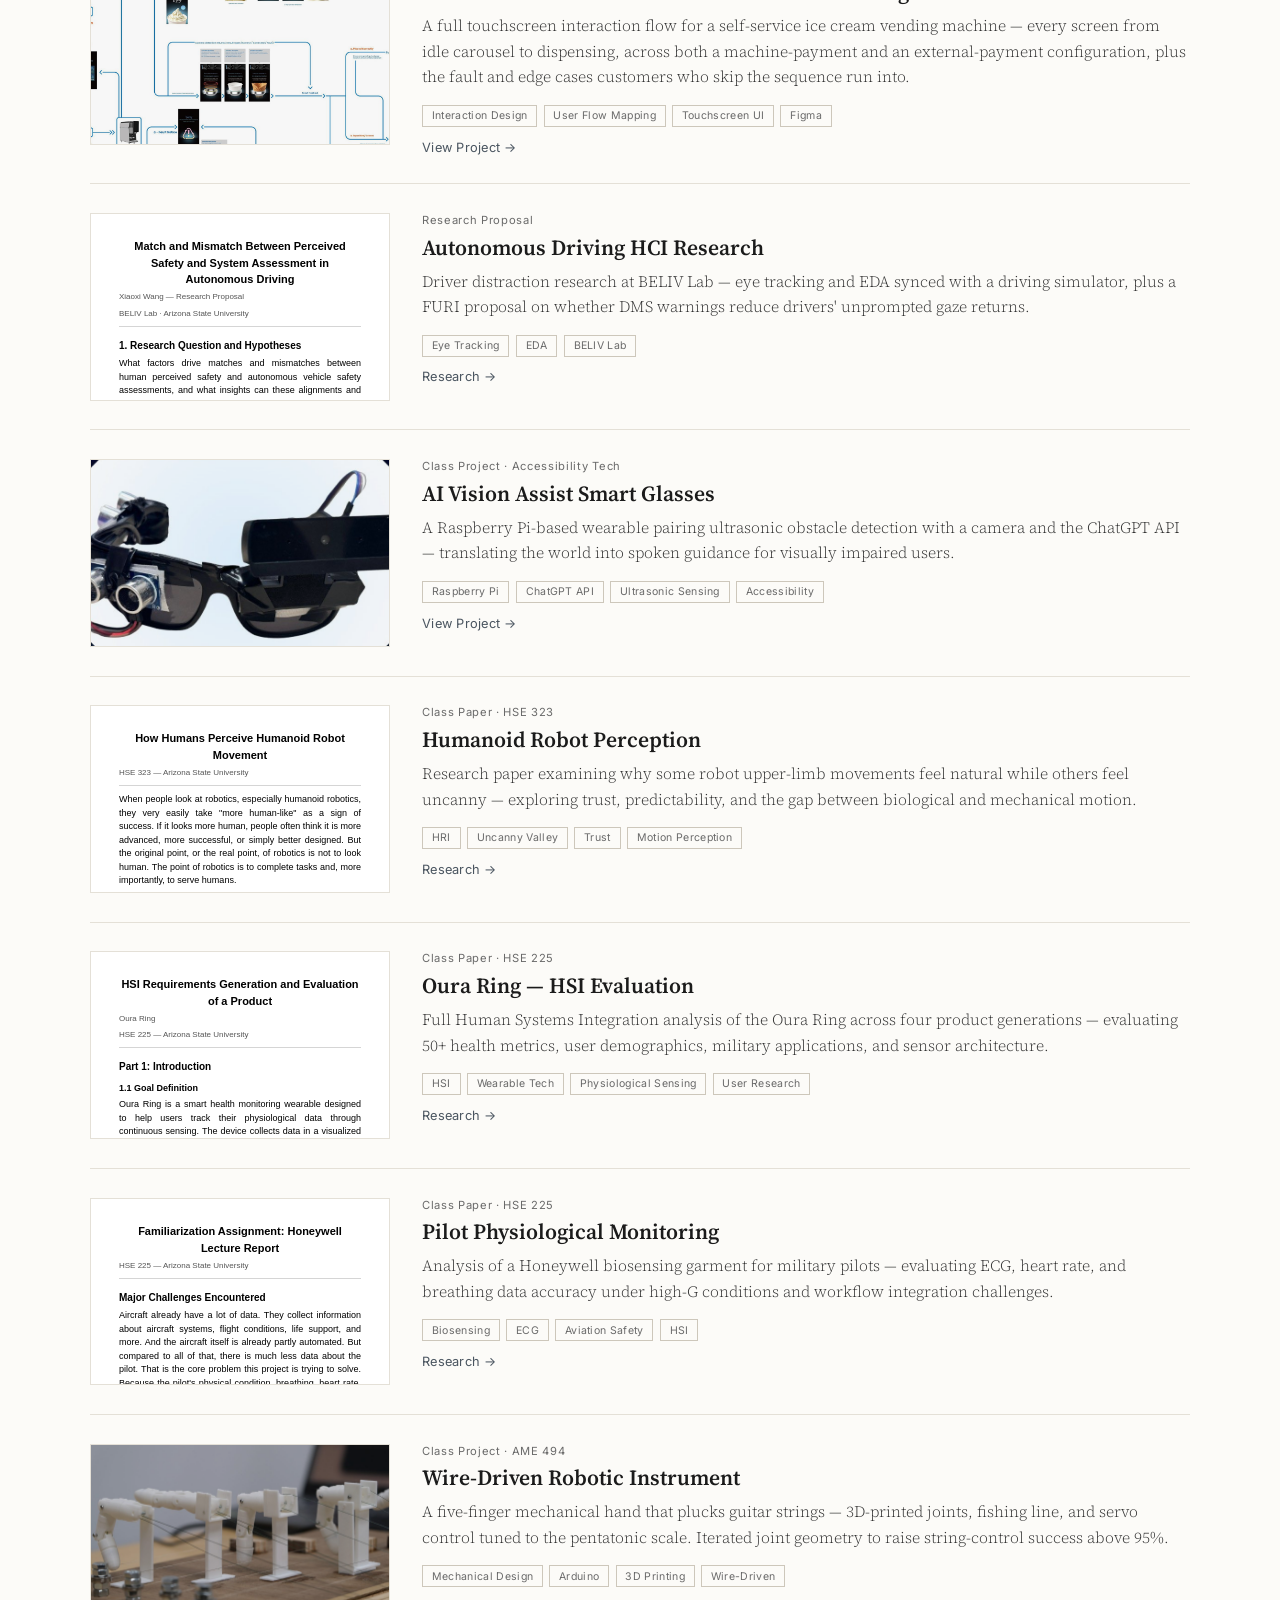
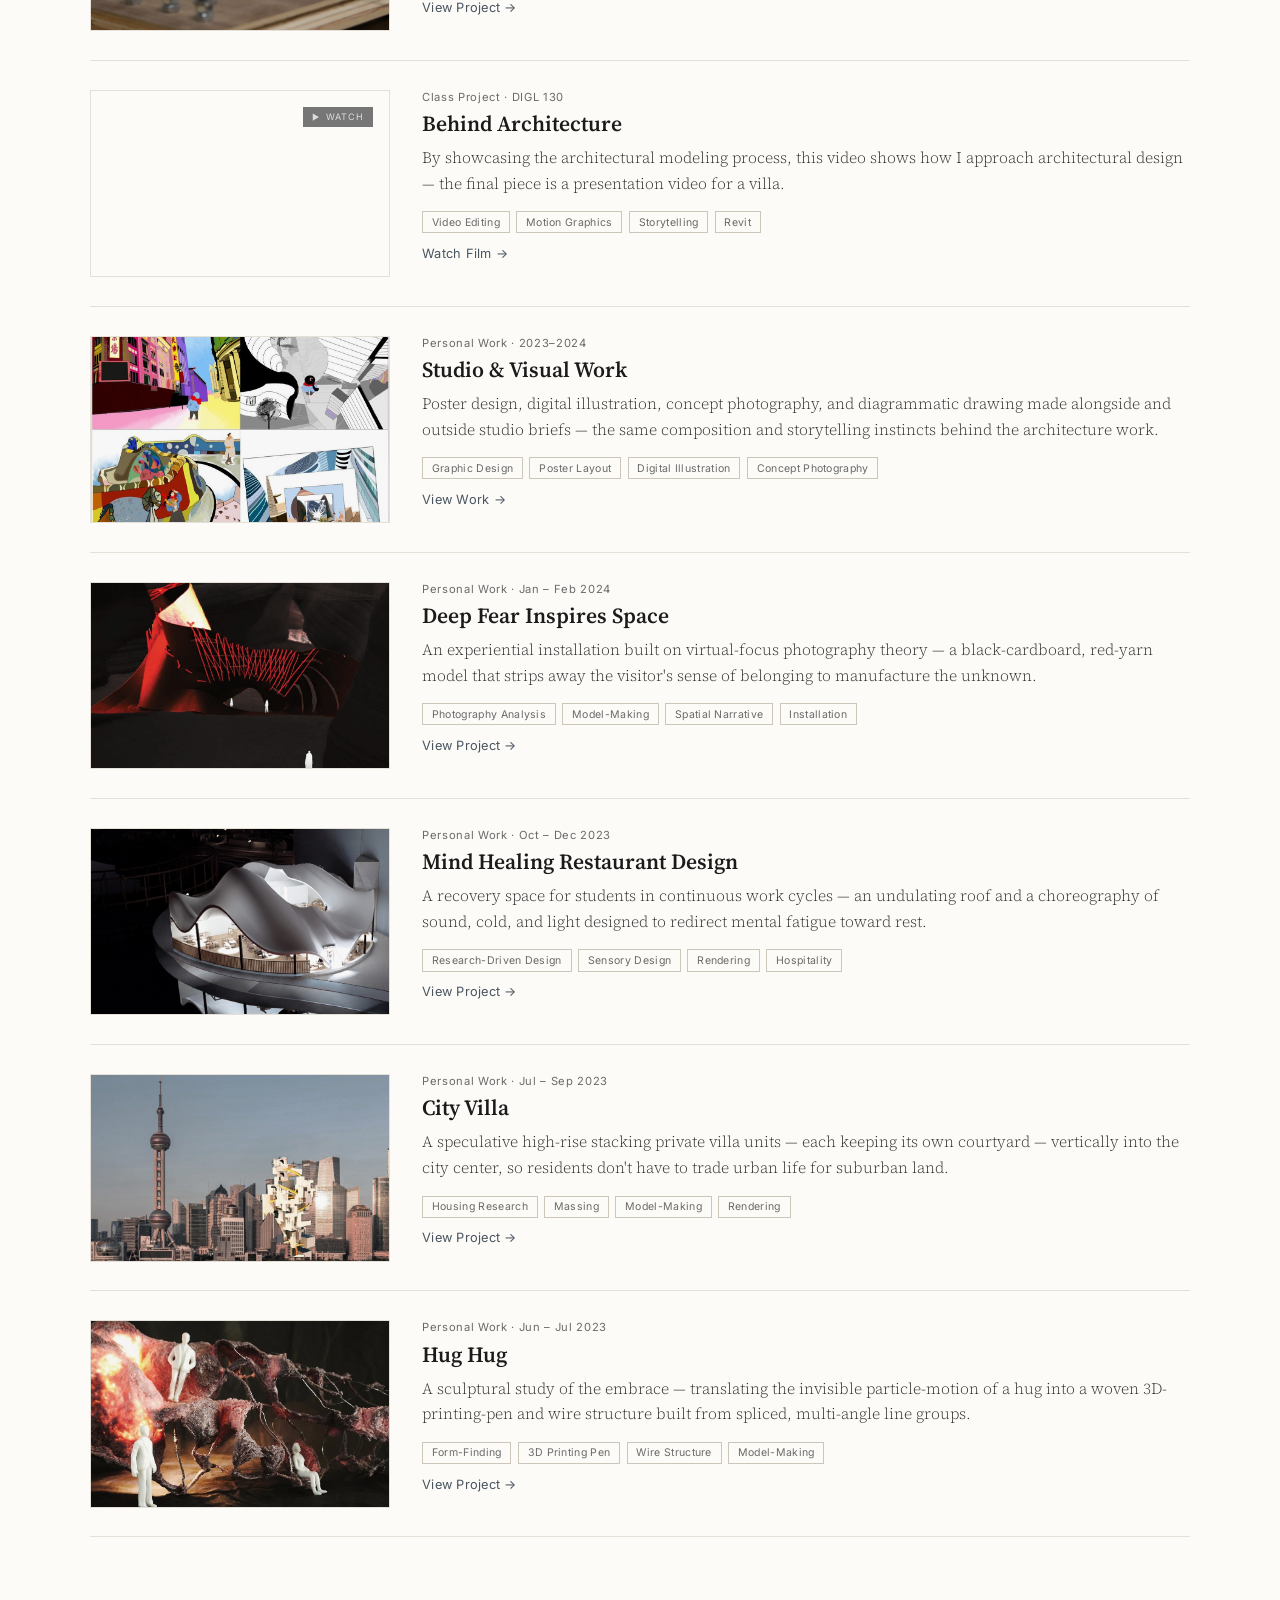
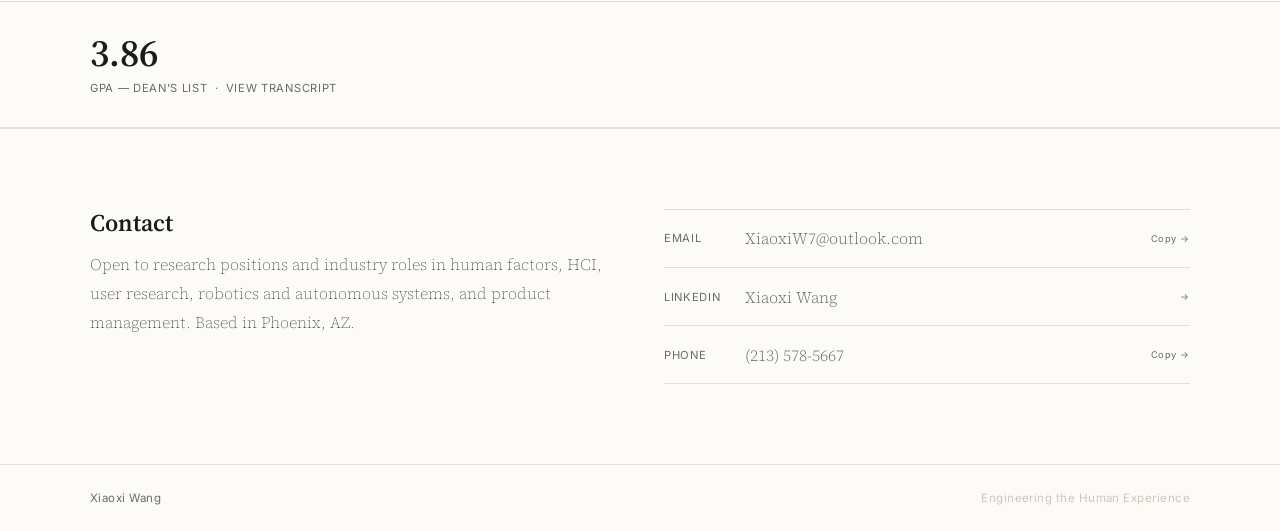
==== commit fc9fccf3: "Switch live site to academic layout Light academic style, publications section, updated bio. Previou" ====
--- a/index.html
+++ b/index.html
@@ -19,8 +19,9 @@
 <link rel="icon" type="image/png" sizes="32x32" href="assets/favicon-32.png">
 <link rel="apple-touch-icon" href="assets/apple-touch-icon.png">
 
-<link href="https://fonts.googleapis.com/css2?family=DM+Serif+Display:ital@0;1&amp;family=Outfit:wght@200;300;400;500&amp;family=DM+Mono:wght@300;400&amp;display=swap" rel="stylesheet">
+<link href="https://fonts.googleapis.com/css2?family=Source+Serif+4:ital,opsz,wght@0,8..60,400;0,8..60,600;1,8..60,400&amp;family=Inter:wght@400;500;600&amp;family=IBM+Plex+Mono:wght@400&amp;display=swap" rel="stylesheet">
 <link rel="stylesheet" href="style.css">
+<link rel="stylesheet" href="academic.css">
 </head>
 <body>
 
@@ -81,36 +82,51 @@
 
 <!-- HOME -->
 <div id="home" class="page active">
-  <section class="hero">
-    <div class="scan-line"></div>
-    <div class="scan-line-r"></div>
-
-    <div class="hero-main">
-      <div class="hero-left">
-        <div class="hero-name-wrap">
-          <img src="assets/name3.svg" alt="Xiaoxi Wang" class="name-large">
-          <div class="hero-typing-wrap">
-            <span class="hero-typing-pre">Specializing in </span><span class="hero-typing" id="heroTyping"></span><span class="typing-cursor">|</span>
-          </div>
-          <a class="hero-portfolio-btn" href="assets/Xiaoxi_Wang_Design_Portfolio.pdf" target="_blank">View Full Portfolio PDF &nbsp;↗</a>
-        </div>
-      </div>
-      <div class="hero-right">
-        <canvas class="hero-canvas" id="heroCanvas"></canvas>
-      </div>
-    </div>
-
-    <div class="hero-strip">
-      <div class="ticker-inner">
-        <span><span class="dot">◆</span>Human Factors Engineering&nbsp;&nbsp;&nbsp;&nbsp;<span class="dot">◆</span>HCI Research&nbsp;&nbsp;&nbsp;&nbsp;<span class="dot">◆</span>UX Research&nbsp;&nbsp;&nbsp;&nbsp;<span class="dot">◆</span>Robotic Systems&nbsp;&nbsp;&nbsp;&nbsp;<span class="dot">◆</span>Physiological Sensing&nbsp;&nbsp;&nbsp;&nbsp;<span class="dot">◆</span>Autonomous Vehicles&nbsp;&nbsp;&nbsp;&nbsp;</span>
-        <span><span class="dot">◆</span>Human Factors Engineering&nbsp;&nbsp;&nbsp;&nbsp;<span class="dot">◆</span>HCI Research&nbsp;&nbsp;&nbsp;&nbsp;<span class="dot">◆</span>UX Research&nbsp;&nbsp;&nbsp;&nbsp;<span class="dot">◆</span>Robotic Systems&nbsp;&nbsp;&nbsp;&nbsp;<span class="dot">◆</span>Physiological Sensing&nbsp;&nbsp;&nbsp;&nbsp;<span class="dot">◆</span>Autonomous Vehicles&nbsp;&nbsp;&nbsp;&nbsp;</span>
+  <section class="ac-hero">
+    <div class="ac-hero-inner">
+      <img src="assets/portrait.jpg" alt="Portrait of Xiaoxi Wang" class="ac-portrait" width="900" height="1140">
+      <div class="ac-intro">
+        <h1 class="ac-name">Xiaoxi Wang</h1>
+        <p class="ac-role">Human Factors &middot; HCI &middot; User Research</p>
+        <p class="ac-affil">Arizona State University</p>
+        <p class="ac-bio">I am a <strong>Human Systems Engineering (Human Factors / HCI)</strong> student at Arizona State University with experience in UX research, human factors, and product development, and a research focus on <strong>human factors in AI and autonomous systems</strong>. At the <strong>BELIV Lab</strong>, I work on driver distraction research with eye tracking, EDA, and a driving simulator, and authored a FURI proposal on Driver Monitoring System (DMS) warnings. I currently lead customer discovery on a <strong>Honeywell-sponsored project</strong> on preventing on-duty medical events among pilots and first responders.</p>
+        <p class="ac-interests"><span class="ac-k">Focus areas</span> Human factors &middot; Human&ndash;computer interaction &middot; User research &middot; Robotics &amp; autonomous systems &middot; Product management</p>
+        <p class="ac-links">
+          <a href="assets/Xiaoxi_Wang_Design_Portfolio.pdf" target="_blank">Portfolio (PDF)</a>
+          <a href="#" onclick="openTranscript();return false">Transcript</a>
+          <a href="mailto:XiaoxiW7@outlook.com">Email</a>
+          <a href="https://www.linkedin.com/in/xiaoxi-wang-2566583a0/" target="_blank">LinkedIn</a>
+          <a href="#" onclick="transitionTo('about');return false">About &amp; Experience</a>
+        </p>
+      </div>
+    </div>
+  </section>
+
+  <section class="ac-pubs" id="pubs-sec">
+    <h2 class="ac-sec-h">Publications &amp; Submissions</h2>
+    <div class="pub">
+      <img src="assets/asee-study-design.svg" alt="Planned study design: prior knowledge check, random assignment to full-text reading or AI conversational learning, self-report, then comprehension test" class="pub-thumb lightbox-trigger" width="960" height="600" loading="lazy">
+      <div class="pub-body">
+        <p class="pub-title">WIP: Comparing Actual and Perceived Learning Efficiency of AI-Mediated Conversational Learning and Full-Text Reading Among Undergraduate Engineering Students</p>
+        <p class="pub-authors"><strong>Xiaoxi Wang</strong>, Xingchen Xu</p>
+        <p class="pub-venue"><em>2027 American Society for Engineering Education (ASEE) Annual Conference &amp; Exposition</em> &middot; Work-in-progress paper <span class="pub-status">Submitted</span></p>
+        <p class="pub-desc">A planned randomized study testing whether learning with an AI assistant is actually more efficient than full-text reading, and whether students can judge that efficiency accurately.</p>
+      </div>
+    </div>
+    <div class="pub">
+      <img src="assets/mars-needs-pyramid.jpg" alt="Proposed ordering of residential psychological needs on Earth and Mars" class="pub-thumb lightbox-trigger" width="1440" height="1041" loading="lazy">
+      <div class="pub-body">
+        <p class="pub-title">A Human Factors Needs Pyramid for Staged Mars Habitat Development</p>
+        <p class="pub-authors"><strong>Xiaoxi Wang</strong></p>
+        <p class="pub-venue"><em>AIAA ASCEND 2027: Accelerating Space Commerce, Exploration, and New Discovery</em> &middot; Extended abstract <span class="pub-status">Submitted</span></p>
+        <p class="pub-desc">Based on a structured review of 5,100+ Scopus records, proposes a Mars-specific hierarchy of psychological needs, from security and sleep to identity and growth, and mapping each need to three stages of habitat development.</p>
       </div>
     </div>
   </section>
 
   <section class="work" id="work-sec">
     <div class="work-head">
-      <span class="work-label">Selected Work</span>
+      <span class="work-label">Research &amp; Projects</span>
       <div class="work-head-r">
         <div class="filter-pills">
           <button class="fpill active" data-filter="all">All</button>
@@ -128,7 +144,7 @@
       <div class="proj-info">
         <span class="proj-num">Honeywell-Sponsored · Team Project · Ongoing</span>
         <div>
-          <h3 class="proj-title">Preventing<br>On-Duty Medical Events</h3>
+          <h3 class="proj-title">Preventing On-Duty Medical Events</h3>
           <p class="proj-desc">Led customer discovery across four high-risk professions — pilots, firefighters, ER nurses, and ER physicians — to find how to catch fatigue and stress warning signs before they become a safety incident.</p>
           <div class="proj-tags">
             <span class="ptag">Customer Discovery</span>
@@ -147,7 +163,7 @@
       <div class="proj-info">
         <span class="proj-num">Industry Internship · GSEICE · Summer 2025</span>
         <div>
-          <h3 class="proj-title">Self-Serve Ice Cream<br>Machine — Interaction Design</h3>
+          <h3 class="proj-title">Self-Serve Ice Cream Machine — Interaction Design</h3>
           <p class="proj-desc">A full touchscreen interaction flow for a self-service ice cream vending machine — every screen from idle carousel to dispensing, across both a machine-payment and an external-payment configuration, plus the fault and edge cases customers who skip the sequence run into.</p>
           <div class="proj-tags">
             <span class="ptag">Interaction Design</span>
@@ -219,7 +235,7 @@
       <div class="proj-info">
         <span class="proj-num">Research Proposal</span>
         <div>
-          <h3 class="proj-title">Autonomous Driving<br>HCI Research</h3>
+          <h3 class="proj-title">Autonomous Driving HCI Research</h3>
           <p class="proj-desc">Driver distraction research at BELIV Lab — eye tracking and EDA synced with a driving simulator, plus a FURI proposal on whether DMS warnings reduce drivers' unprompted gaze returns.</p>
           <div class="proj-tags">
             <span class="ptag">Eye Tracking</span>
@@ -237,7 +253,7 @@
       <div class="proj-info">
         <span class="proj-num">Class Project · Accessibility Tech</span>
         <div>
-          <h3 class="proj-title">AI Vision Assist<br>Smart Glasses</h3>
+          <h3 class="proj-title">AI Vision Assist Smart Glasses</h3>
           <p class="proj-desc">A Raspberry Pi-based wearable pairing ultrasonic obstacle detection with a camera and the ChatGPT API — translating the world into spoken guidance for visually impaired users.</p>
           <div class="proj-tags">
             <span class="ptag">Raspberry Pi</span>
@@ -291,7 +307,7 @@
       <div class="proj-info">
         <span class="proj-num">Class Paper · HSE 323</span>
         <div>
-          <h3 class="proj-title">Humanoid Robot<br>Perception</h3>
+          <h3 class="proj-title">Humanoid Robot Perception</h3>
           <p class="proj-desc">Research paper examining why some robot upper-limb movements feel natural while others feel uncanny — exploring trust, predictability, and the gap between biological and mechanical motion.</p>
           <div class="proj-tags">
             <span class="ptag">HRI</span>
@@ -362,7 +378,7 @@
       <div class="proj-info">
         <span class="proj-num">Class Paper · HSE 225</span>
         <div>
-          <h3 class="proj-title">Oura Ring —<br>HSI Evaluation</h3>
+          <h3 class="proj-title">Oura Ring — HSI Evaluation</h3>
           <p class="proj-desc">Full Human Systems Integration analysis of the Oura Ring across four product generations — evaluating 50+ health metrics, user demographics, military applications, and sensor architecture.</p>
           <div class="proj-tags">
             <span class="ptag">HSI</span>
@@ -414,7 +430,7 @@
       <div class="proj-info">
         <span class="proj-num">Class Paper · HSE 225</span>
         <div>
-          <h3 class="proj-title">Pilot Physiological<br>Monitoring</h3>
+          <h3 class="proj-title">Pilot Physiological Monitoring</h3>
           <p class="proj-desc">Analysis of a Honeywell biosensing garment for military pilots — evaluating ECG, heart rate, and breathing data accuracy under high-G conditions and workflow integration challenges.</p>
           <div class="proj-tags">
             <span class="ptag">Biosensing</span>
@@ -433,7 +449,7 @@
       <div class="proj-info">
         <span class="proj-num">Class Project · AME 494</span>
         <div>
-          <h3 class="proj-title">Wire-Driven<br>Robotic Instrument</h3>
+          <h3 class="proj-title">Wire-Driven Robotic Instrument</h3>
           <p class="proj-desc">A five-finger mechanical hand that plucks guitar strings — 3D-printed joints, fishing line, and servo control tuned to the pentatonic scale. Iterated joint geometry to raise string-control success above 95%.</p>
           <div class="proj-tags">
             <span class="ptag">Mechanical Design</span>
@@ -455,7 +471,7 @@
       <div class="proj-info">
         <span class="proj-num">Class Project · DIGL 130</span>
         <div>
-          <h3 class="proj-title">Behind<br>Architecture</h3>
+          <h3 class="proj-title">Behind Architecture</h3>
           <p class="proj-desc">By showcasing the architectural modeling process, this video shows how I approach architectural design — the final piece is a presentation video for a villa.</p>
           <div class="proj-tags">
             <span class="ptag">Video Editing</span>
@@ -474,7 +490,7 @@
       <div class="proj-info">
         <span class="proj-num">Personal Work · 2023–2024</span>
         <div>
-          <h3 class="proj-title">Studio &amp;<br>Visual Work</h3>
+          <h3 class="proj-title">Studio &amp; Visual Work</h3>
           <p class="proj-desc">Poster design, digital illustration, concept photography, and diagrammatic drawing made alongside and outside studio briefs — the same composition and storytelling instincts behind the architecture work.</p>
           <div class="proj-tags">
             <span class="ptag">Graphic Design</span>
@@ -493,7 +509,7 @@
       <div class="proj-info">
         <span class="proj-num">Personal Work · Jan – Feb 2024</span>
         <div>
-          <h3 class="proj-title">Deep Fear<br>Inspires Space</h3>
+          <h3 class="proj-title">Deep Fear Inspires Space</h3>
           <p class="proj-desc">An experiential installation built on virtual-focus photography theory — a black-cardboard, red-yarn model that strips away the visitor's sense of belonging to manufacture the unknown.</p>
           <div class="proj-tags">
             <span class="ptag">Photography Analysis</span>
@@ -512,7 +528,7 @@
       <div class="proj-info">
         <span class="proj-num">Personal Work · Oct – Dec 2023</span>
         <div>
-          <h3 class="proj-title">Mind Healing<br>Restaurant Design</h3>
+          <h3 class="proj-title">Mind Healing Restaurant Design</h3>
           <p class="proj-desc">A recovery space for students in continuous work cycles — an undulating roof and a choreography of sound, cold, and light designed to redirect mental fatigue toward rest.</p>
           <div class="proj-tags">
             <span class="ptag">Research-Driven Design</span>
@@ -575,8 +591,8 @@
 
   <section class="contact-wrap" id="contact-sec">
     <div>
-      <h2 class="contact-h">Let's<br><em>connect.</em></h2>
-      <p class="contact-p">Open to internships in Human Factors, HCI Research, UX Research, and robotics-adjacent roles. Based in Phoenix, AZ.</p>
+      <h2 class="contact-h">Contact</h2>
+      <p class="contact-p">Open to research positions and industry roles in human factors, HCI, user research, robotics and autonomous systems, and product management. Based in Phoenix, AZ.</p>
     </div>
     <div class="c-links">
       <a href="mailto:XiaoxiW7@outlook.com" class="c-link" data-copy="XiaoxiW7@outlook.com">
@@ -606,7 +622,7 @@
   <div class="dh">
     <div class="dh-l">
       <p class="dh-eyebrow">Project · Honeywell-Sponsored — UX Research</p>
-      <h1 class="dh-title">Preventing<br>On-Duty Medical Events</h1>
+      <h1 class="dh-title">Preventing On-Duty Medical Events</h1>
       <p class="dh-desc">An ongoing Honeywell-sponsored project on catching fatigue and stress before they turn into an on-duty medical event. I led customer discovery across four high-risk roles: pilots, firefighters, ER nurses, and ER physicians.</p>
       <div class="dh-meta">
         <div><p class="dm-k">Duration</p><p class="dm-v">Fall 2026 · Ongoing</p></div>
@@ -648,11 +664,11 @@
           </div>
           <div class="synth-arrow-h">
             <svg class="synth-merge-icon" viewBox="0 0 90 60" fill="none" xmlns="http://www.w3.org/2000/svg" aria-hidden="true">
-              <path d="M2 8 C 34 8, 34 30, 46 30" stroke="rgba(107,140,186,0.35)" stroke-width="1.5"/>
-              <path d="M2 30 L 46 30" stroke="rgba(107,140,186,0.35)" stroke-width="1.5"/>
-              <path d="M2 52 C 34 52, 34 30, 46 30" stroke="rgba(107,140,186,0.35)" stroke-width="1.5"/>
-              <path d="M46 30 L 78 30" stroke="#6b8cba" stroke-width="1.8"/>
-              <path d="M70 22 L 78 30 L 70 38" stroke="#6b8cba" stroke-width="1.8" stroke-linecap="round" stroke-linejoin="round" fill="none"/>
+              <path d="M2 8 C 34 8, 34 30, 46 30" stroke="rgba(74,85,96,0.35)" stroke-width="1.5"/>
+              <path d="M2 30 L 46 30" stroke="rgba(74,85,96,0.35)" stroke-width="1.5"/>
+              <path d="M2 52 C 34 52, 34 30, 46 30" stroke="rgba(74,85,96,0.35)" stroke-width="1.5"/>
+              <path d="M46 30 L 78 30" stroke="#4a5560" stroke-width="1.8"/>
+              <path d="M70 22 L 78 30 L 70 38" stroke="#4a5560" stroke-width="1.8" stroke-linecap="round" stroke-linejoin="round" fill="none"/>
             </svg>
             <p class="synth-arrow-note">Finding patterns and connections across these three roles</p>
           </div>
@@ -804,7 +820,7 @@
   <div class="dh">
     <div class="dh-l">
       <p class="dh-eyebrow">Project · Build</p>
-      <h1 class="dh-title">Wire-Driven<br>Robotic Instrument</h1>
+      <h1 class="dh-title">Wire-Driven Robotic Instrument</h1>
       <p class="dh-desc">A five-finger wire-driven mechanical hand that plucks guitar strings. Each finger has two articulated joints controlled by an independent servo via fishing line.</p>
       <div class="dh-meta">
         <div><p class="dm-k">Duration</p><p class="dm-v">Jan – Apr</p></div>
@@ -871,7 +887,7 @@
     </div>
     <div class="about-content">
       <span class="at-tag">About</span>
-      <h1 class="at-h">Human Factors<br>&amp; HCI &middot;<br><em>Builder</em></h1>
+      <h1 class="at-h">Human Factors &amp; HCI &middot; <em>Builder</em></h1>
       <p class="at-p">I'm a <strong>Human Systems Engineering (Human Factors / Human-Computer Interaction) student</strong> with a background spanning architecture, UX, and hands-on prototyping.</p>
       <p class="at-p">At the <strong>BELIV Lab at ASU</strong>, I work on driver distraction research — eye tracking and EDA with a driving simulator — and authored a FURI proposal on Driver Monitoring System warnings.</p>
       <div class="sk-sec">
@@ -1031,7 +1047,7 @@
   <div class="dh">
     <div class="dh-l">
       <p class="dh-eyebrow">Project · HCI Research</p>
-      <h1 class="dh-title">Autonomous Driving<br>HCI Research</h1>
+      <h1 class="dh-title">Autonomous Driving HCI Research</h1>
       <p class="dh-desc">At BELIV Lab, I work on driver distraction research for an Arizona Transportation Institute project supporting ADOT, using eye tracking and electrodermal activity (EDA) with a driving simulator. Faculty mentor: Dr. Junfeng Zhao.</p>
       <div class="dh-meta">
         <div><p class="dm-k">Lab</p><p class="dm-v">BELIV Lab · ASU</p></div>
@@ -1127,7 +1143,7 @@
   <div class="dh">
     <div class="dh-l">
       <p class="dh-eyebrow">Project · Research Analysis</p>
-      <h1 class="dh-title">Pilot Physiological<br>Monitoring</h1>
+      <h1 class="dh-title">Pilot Physiological Monitoring</h1>
       <p class="dh-desc">Analysis of a Honeywell wearable biosensing garment designed for military pilots — a smart shirt embedding ECG, heart rate, and breathing sensors to monitor pilot state during flight.</p>
       <div class="dh-meta">
         <div><p class="dm-k">Course</p><p class="dm-v">HSE 225 · ASU</p></div>
@@ -1216,7 +1232,7 @@
   <div class="dh">
     <div class="dh-l">
       <p class="dh-eyebrow">Project · HSI Evaluation</p>
-      <h1 class="dh-title">Oura Ring —<br>HSI Evaluation</h1>
+      <h1 class="dh-title">Oura Ring — HSI Evaluation</h1>
       <p class="dh-desc">A full Human Systems Integration requirements analysis of the Oura Ring smart health monitor — tracing four product generations, user demographics, 50+ tracked metrics, and military deployment at scale.</p>
       <div class="dh-meta">
         <div><p class="dm-k">Course</p><p class="dm-v">HSE 225 · ASU</p></div>
@@ -1361,7 +1377,7 @@
   <div class="dh">
     <div class="dh-l">
       <p class="dh-eyebrow">Project · Research Paper</p>
-      <h1 class="dh-title">Humanoid Robot<br>Perception</h1>
+      <h1 class="dh-title">Humanoid Robot Perception</h1>
       <p class="dh-desc">A research paper examining why some humanoid robot upper-limb movements feel natural while others feel uncanny — and what that means for the design of robots that work alongside humans.</p>
       <div class="dh-meta">
         <div><p class="dm-k">Course</p><p class="dm-v">HSE 225 · ASU</p></div>
@@ -1464,7 +1480,7 @@
   <div class="dh">
     <div class="dh-l">
       <p class="dh-eyebrow">Project · Build</p>
-      <h1 class="dh-title">AI Vision Assist<br>Smart Glasses</h1>
+      <h1 class="dh-title">AI Vision Assist Smart Glasses</h1>
       <p class="dh-desc">A Raspberry Pi-based smart glasses prototype combining ultrasonic sensors for obstacle detection with a camera and the ChatGPT API for object recognition and text reading — guiding visually impaired users through spoken feedback.</p>
       <div class="dh-meta">
         <div><p class="dm-k">Duration</p><p class="dm-v">Oct – Nov 2025</p></div>
@@ -1519,7 +1535,7 @@
   <div class="dh">
     <div class="dh-l">
       <p class="dh-eyebrow">Project · Industry Internship — Interaction Design</p>
-      <h1 class="dh-title">Self-Serve Ice Cream<br>Machine — Interaction Design</h1>
+      <h1 class="dh-title">Self-Serve Ice Cream Machine — Interaction Design</h1>
       <p class="dh-desc">During a summer internship at GSEICE, I designed the full touchscreen interaction flow for a self-service ice cream vending machine — mapping every screen a customer sees from the idle welcome carousel through container detection, payment, cooling, and dispensing, along with the fault states and edge cases an unattended machine has to handle on its own.</p>
       <div class="dh-meta">
         <div><p class="dm-k">Duration</p><p class="dm-v">May – Aug 2025</p></div>
@@ -1757,7 +1773,7 @@
   <div class="dh">
     <div class="dh-l">
       <p class="dh-eyebrow">Project · Architecture — Hospitality</p>
-      <h1 class="dh-title">Mind Healing<br>Restaurant Design</h1>
+      <h1 class="dh-title">Mind Healing Restaurant Design</h1>
       <p class="dh-desc">Continuous work cycles quietly break people down — low efficiency, poor focus, a long recovery period. This restaurant is designed as a shelter for students caught in exactly that state: through sound, cold, wind, and light, it redirects attention away from mental fatigue and toward nature, so people can get efficient relaxation in a short amount of time.</p>
       <div class="dh-meta">
         <div><p class="dm-k">Duration</p><p class="dm-v">Oct – Dec 2023</p></div>
@@ -1832,7 +1848,7 @@
   <div class="dh">
     <div class="dh-l">
       <p class="dh-eyebrow">Project · Architecture — Installation</p>
-      <h1 class="dh-title">Deep Fear<br>Inspires Space</h1>
+      <h1 class="dh-title">Deep Fear Inspires Space</h1>
       <p class="dh-desc">Built on the idea of virtual and real focus in photography: treat an assumed center in the space as the real focus, and the visitor as the virtual one. Reducing the visitor's sense of belonging creates the unknown — and asks whether they could fight it, and get something new from doing so.</p>
       <div class="dh-meta">
         <div><p class="dm-k">Duration</p><p class="dm-v">Jan – Feb 2024</p></div>
@@ -1987,7 +2003,7 @@
   <div class="dh">
     <div class="dh-l">
       <p class="dh-eyebrow">Personal Work · 2023–2024</p>
-      <h1 class="dh-title">Studio &amp;<br>Visual Work</h1>
+      <h1 class="dh-title">Studio &amp; Visual Work</h1>
       <p class="dh-desc">Visual craft made alongside and outside studio briefs — editorial poster design, digital illustration, concept photography, and diagrammatic drawing — the same composition and storytelling instincts that carry into the architecture work.</p>
       <div class="dh-meta">
         <div><p class="dm-k">Duration</p><p class="dm-v">2023 – 2025</p></div>
--- a/style.css
+++ b/style.css
@@ -3,16 +3,16 @@
   --bg:#0a0b0f;
   --surface:#111318;
   --white:#edeef2;
-  --blue:#6b8cba;
-  --blue-dim:rgba(107,140,186,0.15);
-  --blue-line:rgba(107,140,186,0.3);
+  --blue:#4a5560;
+  --blue-dim:rgba(74,85,96,0.15);
+  --blue-line:rgba(74,85,96,0.3);
   --muted:#7d8394;
   --body:#9da2b0;
   --border:#1c1e26;
   --border2:#252830;
 }
 html{scroll-behavior:smooth}
-body{background:var(--bg);color:var(--white);font-family:'Outfit',sans-serif;overflow-x:hidden;cursor:none}
+body{background:var(--bg);color:var(--white);font-family:'Source Serif 4',Georgia,serif;overflow-x:hidden;cursor:none}
 
 /* Falls back to the native cursor if script.js fails to load/run before setting up the custom one */
 body:not(.js-ready),body:not(.js-ready) *{cursor:auto!important}
@@ -20,16 +20,16 @@
 /* PROGRESS BAR */
 .progress-bar{
   position:fixed;top:0;left:0;height:2px;width:0%;
-  background:linear-gradient(90deg,var(--blue),rgba(107,140,186,0.35));
+  background:linear-gradient(90deg,var(--blue),rgba(74,85,96,0.35));
   z-index:10000;transition:width 0.08s linear;
-  box-shadow:0 0 8px rgba(107,140,186,0.4);
+  box-shadow:0 0 8px rgba(74,85,96,0.4);
 }
 
 /* TOAST */
 .toast{
   position:fixed;bottom:2rem;right:2rem;
   background:var(--surface);border:1px solid var(--blue-line);
-  color:var(--white);font-family:'DM Mono',monospace;
+  color:var(--white);font-family:'Inter',system-ui,sans-serif;
   font-size:0.62rem;letter-spacing:0.1em;
   padding:0.75rem 1.3rem;z-index:9999;
   opacity:0;transform:translateY(10px);
@@ -48,9 +48,9 @@
 /* CURSOR */
 .cur{position:fixed;width:5px;height:5px;background:var(--white);border-radius:50%;pointer-events:none;z-index:9999;transform:translate(-50%,-50%);transition:transform 0.1s,width 0.2s,height 0.2s;mix-blend-mode:difference}
 .cur.on-link{width:8px;height:8px}
-.cur-r{position:fixed;width:32px;height:32px;border:1px solid rgba(107,140,186,0.25);border-radius:50%;pointer-events:none;z-index:9998;transform:translate(-50%,-50%);transition:all 0.16s ease}
-.cur-r.on-link{width:42px;height:42px;border-color:rgba(107,140,186,0.5)}
-.cur-glow{position:fixed;width:200px;height:200px;border-radius:50%;background:radial-gradient(circle,rgba(107,140,186,0.04) 0%,transparent 70%);pointer-events:none;z-index:1;transform:translate(-50%,-50%);transition:all 0.3s ease}
+.cur-r{position:fixed;width:32px;height:32px;border:1px solid rgba(74,85,96,0.25);border-radius:50%;pointer-events:none;z-index:9998;transform:translate(-50%,-50%);transition:all 0.16s ease}
+.cur-r.on-link{width:42px;height:42px;border-color:rgba(74,85,96,0.5)}
+.cur-glow{position:fixed;width:200px;height:200px;border-radius:50%;background:radial-gradient(circle,rgba(74,85,96,0.04) 0%,transparent 70%);pointer-events:none;z-index:1;transform:translate(-50%,-50%);transition:all 0.3s ease}
 
 /* SCROLL INDICATOR */
 .scroll-ind{
@@ -67,7 +67,7 @@
   animation:trackFlow 2.2s ease-in-out infinite;
 }
 @keyframes trackFlow{0%{top:-100%}100%{top:200%}}
-.scroll-label{font-family:'DM Mono',monospace;font-size:0.44rem;letter-spacing:0.22em;text-transform:uppercase;color:rgba(255,255,255,0.2);white-space:nowrap}
+.scroll-label{font-family:'Inter',system-ui,sans-serif;font-size:0.44rem;letter-spacing:0.22em;text-transform:uppercase;color:rgba(255,255,255,0.2);white-space:nowrap}
 
 /* NAV */
 nav{
@@ -79,7 +79,7 @@
   border-bottom:1px solid var(--border);
   transition:background 0.3s,border-color 0.3s;
 }
-nav.scrolled{background:rgba(10,11,15,0.97);border-color:rgba(107,140,186,0.1)}
+nav.scrolled{background:rgba(10,11,15,0.97);border-color:rgba(74,85,96,0.1)}
 .nav-logo{display:flex;align-items:center;gap:14px;text-decoration:none;cursor:none}
 .nav-text-block{display:flex;flex-direction:column;gap:2px}
 .logo-wrap{
@@ -88,14 +88,14 @@
   position:relative;overflow:hidden;transition:border-color 0.3s;
 }
 .nav-logo:hover .logo-wrap{border-color:var(--blue-line)}
-.logo-wrap::after{content:'';position:absolute;inset:0;background:radial-gradient(circle at 40% 40%,rgba(107,140,186,0.08),transparent 60%)}
+.logo-wrap::after{content:'';position:absolute;inset:0;background:radial-gradient(circle at 40% 40%,rgba(74,85,96,0.08),transparent 60%)}
 .logo-wrap img{width:38px;height:38px;object-fit:contain;position:relative;z-index:1}
-.nav-name{font-family:'DM Mono',monospace;font-size:0.65rem;letter-spacing:0.18em;text-transform:uppercase;color:var(--muted)}
-.nav-sub{font-family:'DM Mono',monospace;font-size:0.5rem;letter-spacing:0.15em;text-transform:uppercase;color:var(--blue)}
+.nav-name{font-family:'Inter',system-ui,sans-serif;font-size:0.65rem;letter-spacing:0.18em;text-transform:uppercase;color:var(--muted)}
+.nav-sub{font-family:'Inter',system-ui,sans-serif;font-size:0.5rem;letter-spacing:0.15em;text-transform:uppercase;color:var(--blue)}
 
 .nav-links{display:flex;gap:2.5rem}
 .nav-links a{
-  font-family:'DM Mono',monospace;font-size:0.62rem;letter-spacing:0.1em;
+  font-family:'Inter',system-ui,sans-serif;font-size:0.62rem;letter-spacing:0.1em;
   text-transform:uppercase;text-decoration:none;color:var(--muted);
   transition:color 0.25s,transform 0.3s;cursor:none;position:relative;display:inline-block;
 }
@@ -126,7 +126,7 @@
 }
 .mobile-menu.open{transform:translateY(0);opacity:1;pointer-events:all}
 .mobile-menu a{
-  font-family:'DM Mono',monospace;font-size:0.8rem;letter-spacing:0.15em;
+  font-family:'Inter',system-ui,sans-serif;font-size:0.8rem;letter-spacing:0.15em;
   text-transform:uppercase;text-decoration:none;color:var(--muted);
   padding:1rem 0;border-bottom:1px solid var(--border);transition:color 0.2s,padding-left 0.2s;
 }
@@ -163,7 +163,7 @@
 }
 .hero-name-wrap{width:100%;display:flex;flex-direction:column;align-items:center;overflow:visible}
 .name-small{
-  font-family:'DM Mono',monospace;font-size:0.75rem;letter-spacing:0.3em;
+  font-family:'Inter',system-ui,sans-serif;font-size:0.75rem;letter-spacing:0.3em;
   color:var(--blue);margin-bottom:0.5rem;display:block;text-align:center;
 }
 .name-large{
@@ -173,7 +173,7 @@
 
 /* Typing animation */
 .hero-typing-wrap{
-  margin-top:1.5rem;font-family:'DM Mono',monospace;
+  margin-top:1.5rem;font-family:'Inter',system-ui,sans-serif;
   font-size:0.72rem;letter-spacing:0.12em;color:var(--muted);
   opacity:0;animation:fadeUp 0.8s 1.2s both;
 }
@@ -183,14 +183,14 @@
 
 .hero-portfolio-btn{
   display:inline-block;margin-top:2rem;
-  font-family:'DM Mono',monospace;font-size:0.7rem;letter-spacing:0.14em;text-transform:uppercase;
+  font-family:'Inter',system-ui,sans-serif;font-size:0.7rem;letter-spacing:0.14em;text-transform:uppercase;
   color:var(--white);text-decoration:none;
   border:1px solid var(--blue-line);background:var(--blue-dim);
   padding:0.9rem 2rem;
   opacity:0;animation:fadeUp 0.8s 1.5s both;
   transition:border-color 0.25s,background 0.25s,transform 0.2s;
 }
-.hero-portfolio-btn:hover{border-color:var(--blue);background:rgba(107,140,186,0.28);transform:translateY(-2px)}
+.hero-portfolio-btn:hover{border-color:var(--blue);background:rgba(74,85,96,0.28);transform:translateY(-2px)}
 
 .hero-right{position:absolute;inset:0;z-index:0;overflow:hidden}
 .hero-canvas{width:100%;height:100%;display:block}
@@ -199,10 +199,10 @@
 .hero-strip{border-top:1px solid var(--border);overflow:hidden;padding:0.9rem 0}
 .ticker-inner{display:flex;white-space:nowrap;animation:ticker 25s linear infinite}
 .ticker-inner span{
-  font-family:'DM Mono',monospace;font-size:1rem;letter-spacing:0.16em;
+  font-family:'Inter',system-ui,sans-serif;font-size:1rem;letter-spacing:0.16em;
   text-transform:uppercase;padding-right:1rem;color:rgba(255,255,255,0.5);
 }
-.ticker-inner .dot{color:rgba(107,140,186,1)!important;padding-right:0}
+.ticker-inner .dot{color:rgba(74,85,96,1)!important;padding-right:0}
 @keyframes ticker{from{transform:translateX(0)}to{transform:translateX(-50%)}}
 
 /* WORK */
@@ -211,8 +211,8 @@
   display:flex;justify-content:space-between;align-items:baseline;
   padding-bottom:1.2rem;border-bottom:1px solid var(--border);margin-bottom:0;
 }
-.work-label{font-family:'DM Mono',monospace;font-size:0.58rem;letter-spacing:0.2em;text-transform:uppercase;color:var(--muted)}
-.work-count{font-family:'DM Mono',monospace;font-size:0.58rem;letter-spacing:0.12em;color:var(--border2)}
+.work-label{font-family:'Inter',system-ui,sans-serif;font-size:0.58rem;letter-spacing:0.2em;text-transform:uppercase;color:var(--muted)}
+.work-count{font-family:'Inter',system-ui,sans-serif;font-size:0.58rem;letter-spacing:0.12em;color:var(--border2)}
 
 /* Project card */
 .proj-card{
@@ -229,7 +229,7 @@
   height:1px;width:0;background:var(--blue);
   transition:width 0.5s ease;z-index:2;
 }
-.proj-card:hover{background:rgba(107,140,186,0.03)}
+.proj-card:hover{background:rgba(74,85,96,0.03)}
 .proj-card:hover::before{width:100%}
 .proj-card:hover .proj-img img,.proj-card:hover .proj-img video{transform:scale(1.04);filter:grayscale(0%) brightness(0.95)}
 .proj-card:hover .proj-arrow{color:var(--blue);transform:translateX(6px)}
@@ -242,7 +242,7 @@
 }
 .proj-img .play-badge{
   position:absolute;top:1rem;right:1rem;z-index:2;
-  font-family:'DM Mono',monospace;font-size:0.56rem;letter-spacing:0.1em;text-transform:uppercase;
+  font-family:'Inter',system-ui,sans-serif;font-size:0.56rem;letter-spacing:0.1em;text-transform:uppercase;
   color:rgba(237,238,242,0.85);background:rgba(10,10,12,0.55);backdrop-filter:blur(4px);
   padding:0.3rem 0.6rem;display:flex;align-items:center;gap:0.35rem;
   transition:opacity 0.3s;
@@ -253,21 +253,21 @@
   padding:2.5rem 3rem;display:flex;flex-direction:column;
   justify-content:space-between;border-left:1px solid var(--border);
 }
-.proj-num{font-family:'DM Mono',monospace;font-size:0.58rem;letter-spacing:0.1em;color:var(--muted)}
+.proj-num{font-family:'Inter',system-ui,sans-serif;font-size:0.58rem;letter-spacing:0.1em;color:var(--muted)}
 .proj-title{
-  font-family:'DM Serif Display',serif;font-size:clamp(1.5rem,2.5vw,2.2rem);
+  font-family:'Source Serif 4',Georgia,serif;font-size:clamp(1.5rem,2.5vw,2.2rem);
   font-weight:400;line-height:1.15;margin:1.5rem 0 0.8rem;
 }
 .proj-desc{font-size:0.85rem;line-height:1.8;color:var(--muted);font-weight:300;margin-bottom:1.5rem}
 .proj-tags{display:flex;flex-wrap:wrap;gap:0.4rem;margin-bottom:1.5rem}
 .ptag{
-  font-family:'DM Mono',monospace;font-size:0.54rem;letter-spacing:0.06em;
+  font-family:'Inter',system-ui,sans-serif;font-size:0.54rem;letter-spacing:0.06em;
   padding:0.22rem 0.55rem;border:1px solid var(--border2);color:var(--muted);
   transition:border-color 0.2s,color 0.2s,background 0.2s;
 }
-.proj-card:hover .ptag{border-color:var(--blue-line);color:rgba(107,140,186,0.6)}
+.proj-card:hover .ptag{border-color:var(--blue-line);color:rgba(74,85,96,0.6)}
 .proj-arrow{
-  font-family:'DM Mono',monospace;font-size:0.6rem;letter-spacing:0.1em;
+  font-family:'Inter',system-ui,sans-serif;font-size:0.6rem;letter-spacing:0.1em;
   text-transform:uppercase;color:var(--muted);transition:color 0.25s,transform 0.3s;
   display:inline-block;
 }
@@ -292,10 +292,10 @@
 }
 .stat-item:hover::after{width:100%}
 .stat-number{
-  font-family:'DM Serif Display',serif;font-size:clamp(2rem,3vw,3rem);
+  font-family:'Source Serif 4',Georgia,serif;font-size:clamp(2rem,3vw,3rem);
   color:var(--white);line-height:1;margin-bottom:0.5rem;
 }
-.stat-label{font-family:'DM Mono',monospace;font-size:0.54rem;letter-spacing:0.12em;text-transform:uppercase;color:var(--muted)}
+.stat-label{font-family:'Inter',system-ui,sans-serif;font-size:0.54rem;letter-spacing:0.12em;text-transform:uppercase;color:var(--muted)}
 
 /* CERTIFICATES */
 .certs-wrap{padding:4rem 3rem;border-top:1px solid var(--border)}
@@ -307,7 +307,7 @@
 .cert-card:hover img{opacity:0.85}
 .cert-card-label{
   padding:0.7rem 1rem;
-  font-family:'DM Mono',monospace;font-size:0.5rem;letter-spacing:0.12em;text-transform:uppercase;
+  font-family:'Inter',system-ui,sans-serif;font-size:0.5rem;letter-spacing:0.12em;text-transform:uppercase;
   color:var(--muted);border-top:1px solid var(--border);
 }
 
@@ -329,7 +329,7 @@
   display:flex;align-items:center;justify-content:space-between;
   padding:0.6rem 1rem;border-bottom:1px solid var(--border);flex-shrink:0;
 }
-.lb-title{font-family:'DM Mono',monospace;font-size:0.5rem;letter-spacing:0.12em;text-transform:uppercase;color:var(--muted)}
+.lb-title{font-family:'Inter',system-ui,sans-serif;font-size:0.5rem;letter-spacing:0.12em;text-transform:uppercase;color:var(--muted)}
 .lb-close{
   width:28px;height:28px;border-radius:50%;flex-shrink:0;
   border:1px solid rgba(255,255,255,0.12);background:rgba(255,255,255,0.04);
@@ -342,18 +342,18 @@
   flex:1;display:flex;flex-direction:column;align-items:center;justify-content:center;
   padding:3rem 2rem;gap:1.2rem;text-align:center;
 }
-.lb-uni{font-family:'DM Mono',monospace;font-size:0.55rem;letter-spacing:0.18em;text-transform:uppercase;color:var(--muted)}
-.lb-degree{font-family:'Outfit',sans-serif;font-size:0.9rem;font-weight:300;color:var(--white);margin-top:0.2rem}
+.lb-uni{font-family:'Inter',system-ui,sans-serif;font-size:0.55rem;letter-spacing:0.18em;text-transform:uppercase;color:var(--muted)}
+.lb-degree{font-family:'Source Serif 4',Georgia,serif;font-size:0.9rem;font-weight:300;color:var(--white);margin-top:0.2rem}
 .lb-divider{width:40px;height:1px;background:var(--border)}
 .lb-gpa-block{display:flex;flex-direction:column;align-items:center;gap:0.4rem}
-.lb-gpa-num{font-family:'DM Serif Display',serif;font-size:clamp(4rem,10vw,6rem);color:var(--white);line-height:1}
-.lb-gpa-sub{font-family:'DM Mono',monospace;font-size:0.5rem;letter-spacing:0.14em;text-transform:uppercase;color:var(--muted)}
+.lb-gpa-num{font-family:'Source Serif 4',Georgia,serif;font-size:clamp(4rem,10vw,6rem);color:var(--white);line-height:1}
+.lb-gpa-sub{font-family:'Inter',system-ui,sans-serif;font-size:0.5rem;letter-spacing:0.14em;text-transform:uppercase;color:var(--muted)}
 .lb-badge{
-  font-family:'DM Mono',monospace;font-size:0.5rem;letter-spacing:0.16em;text-transform:uppercase;
+  font-family:'Inter',system-ui,sans-serif;font-size:0.5rem;letter-spacing:0.16em;text-transform:uppercase;
   color:var(--blue);border:1px solid var(--blue-line);padding:0.35rem 0.9rem;
 }
 .lb-pdf-btn{
-  font-family:'DM Mono',monospace;font-size:0.5rem;letter-spacing:0.12em;text-transform:uppercase;
+  font-family:'Inter',system-ui,sans-serif;font-size:0.5rem;letter-spacing:0.12em;text-transform:uppercase;
   color:var(--muted);text-decoration:none;border:1px solid var(--border);
   padding:0.5rem 1.2rem;margin-top:0.5rem;transition:border-color 0.2s,color 0.2s;
 }
@@ -364,7 +364,7 @@
   padding:5rem 3rem;border-top:1px solid var(--border);
   display:grid;grid-template-columns:1fr 1fr;gap:5rem;align-items:end;
 }
-.contact-h{font-family:'DM Serif Display',serif;font-size:clamp(3rem,6vw,6.5rem);font-weight:400;line-height:0.92;margin-bottom:1.5rem}
+.contact-h{font-family:'Source Serif 4',Georgia,serif;font-size:clamp(3rem,6vw,6.5rem);font-weight:400;line-height:0.92;margin-bottom:1.5rem}
 .contact-h em{font-style:italic;color:var(--blue)}
 .contact-p{font-size:0.92rem;font-weight:200;line-height:1.8;color:var(--muted)}
 .c-link{
@@ -376,9 +376,9 @@
 .c-link:first-child{border-top:1px solid var(--border)}
 .c-link:hover{color:var(--white);padding-left:0.6rem}
 .c-link:hover .c-arr{color:var(--blue);transform:translateX(4px)}
-.c-lbl{font-family:'DM Mono',monospace;font-size:0.56rem;letter-spacing:0.12em;text-transform:uppercase;color:var(--muted);width:65px;flex-shrink:0}
+.c-lbl{font-family:'Inter',system-ui,sans-serif;font-size:0.56rem;letter-spacing:0.12em;text-transform:uppercase;color:var(--muted);width:65px;flex-shrink:0}
 .c-val{font-size:0.9rem;font-weight:300;margin-right:auto}
-.c-arr{transition:transform 0.25s,color 0.2s;font-family:'DM Mono',monospace;font-size:0.58rem;letter-spacing:0.06em}
+.c-arr{transition:transform 0.25s,color 0.2s;font-family:'Inter',system-ui,sans-serif;font-size:0.58rem;letter-spacing:0.06em}
 .c-copy-hint{color:var(--muted)}
 .c-link:hover .c-copy-hint{color:var(--blue)}
 
@@ -386,8 +386,8 @@
 .ft-l{display:flex;align-items:center;gap:12px}
 .ft-logo{width:30px;height:30px;background:#000;border:1px solid #1a1a22;display:flex;align-items:center;justify-content:center}
 .ft-logo img{width:24px;height:24px;object-fit:contain}
-.ft-n{font-family:'DM Mono',monospace;font-size:0.56rem;letter-spacing:0.15em;text-transform:uppercase;color:var(--muted)}
-.ft-r{font-family:'DM Mono',monospace;font-size:0.52rem;color:var(--border2);letter-spacing:0.08em;text-transform:uppercase}
+.ft-n{font-family:'Inter',system-ui,sans-serif;font-size:0.56rem;letter-spacing:0.15em;text-transform:uppercase;color:var(--muted)}
+.ft-r{font-family:'Inter',system-ui,sans-serif;font-size:0.52rem;color:var(--border2);letter-spacing:0.08em;text-transform:uppercase}
 
 /* ABOUT */
 #about{padding-top:74px;min-height:100vh}
@@ -396,20 +396,20 @@
 .about-photo img{width:100%;height:100%;object-fit:cover;object-position:center top;display:block;filter:grayscale(15%) brightness(0.85)}
 .about-photo::after{content:'';position:absolute;inset:0;background:linear-gradient(to right,transparent 75%,var(--bg) 100%)}
 .about-content{padding:5rem 3.5rem;display:flex;flex-direction:column;justify-content:center;border-left:1px solid var(--border)}
-.at-tag{font-family:'DM Mono',monospace;font-size:0.58rem;letter-spacing:0.2em;text-transform:uppercase;color:var(--blue);margin-bottom:1.5rem;display:block}
-.at-h{font-family:'DM Serif Display',serif;font-size:clamp(2.5rem,4vw,4rem);font-weight:400;line-height:1.05;margin-bottom:2.5rem}
+.at-tag{font-family:'Inter',system-ui,sans-serif;font-size:0.58rem;letter-spacing:0.2em;text-transform:uppercase;color:var(--blue);margin-bottom:1.5rem;display:block}
+.at-h{font-family:'Source Serif 4',Georgia,serif;font-size:clamp(2.5rem,4vw,4rem);font-weight:400;line-height:1.05;margin-bottom:2.5rem}
 .at-h em{font-style:italic;color:rgba(237,238,242,0.4)}
 .at-p{font-size:0.9rem;line-height:1.88;color:var(--muted);font-weight:200;margin-bottom:1rem}
 .at-p strong{color:var(--white);font-weight:400}
 .sk-sec{margin-top:2.5rem;padding-top:2rem;border-top:1px solid var(--border)}
-.sk-lbl{font-family:'DM Mono',monospace;font-size:0.56rem;letter-spacing:0.18em;text-transform:uppercase;color:var(--muted);display:block;margin-bottom:1.5rem}
+.sk-lbl{font-family:'Inter',system-ui,sans-serif;font-size:0.56rem;letter-spacing:0.18em;text-transform:uppercase;color:var(--muted);display:block;margin-bottom:1.5rem}
 
 /* Skill groups — categorized tags, no self-rated percentages */
 .skill-groups{display:flex;flex-direction:column;gap:1.4rem}
-.skg-name{font-family:'DM Mono',monospace;font-size:0.66rem;letter-spacing:0.12em;text-transform:uppercase;color:var(--blue);display:block;margin-bottom:0.7rem}
+.skg-name{font-family:'Inter',system-ui,sans-serif;font-size:0.66rem;letter-spacing:0.12em;text-transform:uppercase;color:var(--blue);display:block;margin-bottom:0.7rem}
 .skg-tags{display:flex;flex-wrap:wrap;gap:0.5rem}
 .skg-tags .ptag{cursor:default;font-size:0.74rem;padding:0.34rem 0.7rem}
-.skg-tags .ptag:hover{border-color:var(--blue-line);color:rgba(107,140,186,0.6)}
+.skg-tags .ptag:hover{border-color:var(--blue-line);color:rgba(74,85,96,0.6)}
 
 /* TIMELINE */
 .timeline-wrap{padding:4rem 3rem;border-top:1px solid var(--border)}
@@ -423,7 +423,7 @@
 }
 .tl-item.visible{opacity:1;transform:translateX(0)}
 .tl-date{
-  font-family:'DM Mono',monospace;font-size:0.58rem;letter-spacing:0.1em;
+  font-family:'Inter',system-ui,sans-serif;font-size:0.58rem;letter-spacing:0.1em;
   color:var(--muted);padding-top:0.25rem;text-align:right;padding-right:1.5rem;line-height:1.4;
 }
 .tl-line{display:flex;flex-direction:column;align-items:center;position:relative}
@@ -434,41 +434,41 @@
 .tl-item:last-child .tl-line::before{display:none}
 .tl-dot{
   width:9px;height:9px;border-radius:50%;
-  background:var(--blue);border:1px solid rgba(107,140,186,0.5);
-  box-shadow:0 0 12px rgba(107,140,186,0.35);
+  background:var(--blue);border:1px solid rgba(74,85,96,0.5);
+  box-shadow:0 0 12px rgba(74,85,96,0.35);
   position:relative;z-index:1;margin-top:0.18rem;flex-shrink:0;
 }
 .tl-body{padding:0 0 3.5rem 1.5rem}
 .tl-tag{
-  font-family:'DM Mono',monospace;font-size:0.48rem;letter-spacing:0.16em;
+  font-family:'Inter',system-ui,sans-serif;font-size:0.48rem;letter-spacing:0.16em;
   text-transform:uppercase;color:var(--blue);
   padding:0.15rem 0.45rem;border:1px solid var(--blue-line);
   display:inline-block;margin-bottom:0.65rem;
 }
-.tl-title{font-family:'DM Serif Display',serif;font-size:1.18rem;font-weight:400;margin-bottom:0.3rem;line-height:1.2}
-.tl-where{font-family:'DM Mono',monospace;font-size:0.56rem;letter-spacing:0.08em;color:var(--muted);margin-bottom:0.6rem}
+.tl-title{font-family:'Source Serif 4',Georgia,serif;font-size:1.18rem;font-weight:400;margin-bottom:0.3rem;line-height:1.2}
+.tl-where{font-family:'Inter',system-ui,sans-serif;font-size:0.56rem;letter-spacing:0.08em;color:var(--muted);margin-bottom:0.6rem}
 .tl-text{font-size:0.95rem;line-height:1.75;color:var(--body);font-weight:300}
 
 /* PROJECT DETAIL */
 #robotic{padding-top:74px}
 .back{padding:1.2rem 3rem;border-bottom:1px solid var(--border)}
-.back a{font-family:'DM Mono',monospace;font-size:0.58rem;letter-spacing:0.12em;text-transform:uppercase;text-decoration:none;color:var(--muted);transition:color 0.2s,padding-left 0.2s;cursor:none;display:inline-block}
+.back a{font-family:'Inter',system-ui,sans-serif;font-size:0.58rem;letter-spacing:0.12em;text-transform:uppercase;text-decoration:none;color:var(--muted);transition:color 0.2s,padding-left 0.2s;cursor:none;display:inline-block}
 .back a:hover{color:var(--white);padding-left:0.3rem}
 .dh{display:grid;grid-template-columns:1fr 1fr;min-height:55vh;border-bottom:1px solid var(--border)}
 .dh-l{padding:4rem 3rem;display:flex;flex-direction:column;justify-content:center;border-right:1px solid var(--border)}
-.dh-eyebrow{font-family:'DM Mono',monospace;font-size:0.56rem;letter-spacing:0.18em;text-transform:uppercase;color:var(--blue);margin-bottom:1.5rem;opacity:0.8}
-.dh-title{font-family:'DM Serif Display',serif;font-size:clamp(2rem,3.5vw,3.2rem);font-weight:400;line-height:1.05;margin-bottom:1.5rem}
+.dh-eyebrow{font-family:'Inter',system-ui,sans-serif;font-size:0.56rem;letter-spacing:0.18em;text-transform:uppercase;color:var(--blue);margin-bottom:1.5rem;opacity:0.8}
+.dh-title{font-family:'Source Serif 4',Georgia,serif;font-size:clamp(2rem,3.5vw,3.2rem);font-weight:400;line-height:1.05;margin-bottom:1.5rem}
 .dh-desc{font-size:1rem;line-height:1.8;color:var(--body);font-weight:300;margin-bottom:2rem}
 .dh-meta{display:grid;grid-template-columns:1fr 1fr;gap:1rem}
-.dm-k{font-family:'DM Mono',monospace;font-size:0.52rem;letter-spacing:0.1em;text-transform:uppercase;color:var(--muted);margin-bottom:0.2rem}
+.dm-k{font-family:'Inter',system-ui,sans-serif;font-size:0.52rem;letter-spacing:0.1em;text-transform:uppercase;color:var(--muted);margin-bottom:0.2rem}
 .dm-v{font-size:0.86rem;color:var(--white);font-weight:300}
 .dh-r{overflow:hidden}
 .dh-r img{width:100%;height:100%;object-fit:cover;display:block;filter:brightness(0.85)}
 .dh-r video{width:100%;height:100%;object-fit:cover;display:block;background:#000;cursor:auto}
 .dh-l:only-child{grid-column:1/-1;border-right:none}
 .dsec{padding:3.5rem 3rem;border-bottom:1px solid var(--border)}
-.dsec-lbl{font-family:'DM Mono',monospace;font-size:0.56rem;letter-spacing:0.18em;text-transform:uppercase;color:var(--muted);margin-bottom:1.8rem;display:block}
-.dsec-src{font-family:'DM Mono',monospace;font-size:0.62rem;letter-spacing:0.04em;color:var(--muted);margin:-1.2rem 0 1.2rem}
+.dsec-lbl{font-family:'Inter',system-ui,sans-serif;font-size:0.56rem;letter-spacing:0.18em;text-transform:uppercase;color:var(--muted);margin-bottom:1.8rem;display:block}
+.dsec-src{font-family:'Inter',system-ui,sans-serif;font-size:0.62rem;letter-spacing:0.04em;color:var(--muted);margin:-1.2rem 0 1.2rem}
 .dsec-src a{color:var(--blue);text-decoration:none;cursor:none}
 .dsec-src a:hover{text-decoration:underline}
 .photo-grid{display:grid;grid-template-columns:2fr 1fr 1fr;grid-template-rows:250px 250px;gap:3px}
@@ -480,19 +480,19 @@
 .pc.tall{grid-row:span 2}
 .pc img{width:100%;height:100%;object-fit:cover;transition:transform 0.5s,filter 0.4s;display:block;filter:brightness(0.8);cursor:none}
 .pc:hover img{transform:scale(1.04);filter:brightness(1)}
-.pc-cap{position:absolute;bottom:0;left:0;right:0;padding:0.5rem 0.8rem;background:linear-gradient(transparent,rgba(0,0,0,0.7));font-family:'DM Mono',monospace;font-size:0.5rem;letter-spacing:0.08em;text-transform:uppercase;color:rgba(237,238,242,0.4);opacity:0;transition:opacity 0.3s}
+.pc-cap{position:absolute;bottom:0;left:0;right:0;padding:0.5rem 0.8rem;background:linear-gradient(transparent,rgba(0,0,0,0.7));font-family:'Inter',system-ui,sans-serif;font-size:0.5rem;letter-spacing:0.08em;text-transform:uppercase;color:rgba(237,238,242,0.4);opacity:0;transition:opacity 0.3s}
 .pc:hover .pc-cap{opacity:1}
 .lightbox-trigger{cursor:none}
 .pc::after{
   content:'⊕';position:absolute;top:50%;left:50%;transform:translate(-50%,-50%);
-  font-size:1.4rem;color:rgba(107,140,186,0.7);opacity:0;
+  font-size:1.4rem;color:rgba(74,85,96,0.7);opacity:0;
   transition:opacity 0.3s;pointer-events:none;
 }
 .pc:hover::after{opacity:1}
 .spec-table{border-top:1px solid var(--border)}
 .sr{display:flex;justify-content:space-between;align-items:center;padding:0.9rem 0;border-bottom:1px solid var(--border);transition:padding-left 0.2s}
 .sr:hover{padding-left:0.5rem}
-.sk2{font-family:'DM Mono',monospace;font-size:0.58rem;letter-spacing:0.1em;text-transform:uppercase;color:var(--muted)}
+.sk2{font-family:'Inter',system-ui,sans-serif;font-size:0.58rem;letter-spacing:0.1em;text-transform:uppercase;color:var(--muted)}
 .sv{font-size:0.88rem;color:var(--white);font-weight:300}
 .step-grid{display:grid;grid-template-columns:repeat(4,1fr);border-top:1px solid var(--border)}
 .step-grid.step-grid-2{grid-template-columns:1fr 1fr}
@@ -505,8 +505,8 @@
 .step-grid.step-grid-3 .step:nth-child(n+4){border-bottom:none}
 .step{padding:1.8rem 1.5rem;border-right:1px solid var(--border);transition:background 0.2s}
 .step:last-child{border-right:none}
-.step:hover{background:rgba(107,140,186,0.02)}
-.sn{font-family:'DM Serif Display',serif;font-size:2.5rem;color:var(--border2);margin-bottom:0.8rem;line-height:1;transition:color 0.3s}
+.step:hover{background:rgba(74,85,96,0.02)}
+.sn{font-family:'Source Serif 4',Georgia,serif;font-size:2.5rem;color:var(--border2);margin-bottom:0.8rem;line-height:1;transition:color 0.3s}
 .step:hover .sn{color:var(--blue-line)}
 .st{font-size:0.9rem;font-weight:400;margin-bottom:0.5rem}
 .sd{font-size:0.88rem;line-height:1.65;color:var(--body);font-weight:300}
@@ -518,7 +518,7 @@
 .flow-node{
   width:38px;height:38px;border-radius:50%;flex-shrink:0;
   display:flex;align-items:center;justify-content:center;
-  font-family:'DM Mono',monospace;font-size:0.8rem;
+  font-family:'Inter',system-ui,sans-serif;font-size:0.8rem;
   border:1px solid var(--blue-line);color:var(--blue);
   background:var(--bg);position:absolute;left:0;top:0;z-index:2;
 }
@@ -539,7 +539,7 @@
 .flow-desc{font-size:0.88rem;line-height:1.65;color:var(--body);font-weight:300;max-width:560px}
 .flow-badge{
   display:inline-block;margin-top:0.7rem;padding:0.22rem 0.65rem;
-  font-family:'DM Mono',monospace;font-size:0.5rem;letter-spacing:0.1em;text-transform:uppercase;
+  font-family:'Inter',system-ui,sans-serif;font-size:0.5rem;letter-spacing:0.1em;text-transform:uppercase;
   color:var(--blue);border:1px solid var(--blue-line);border-radius:20px;
 }
 .flow-badge.is-muted{color:var(--muted);border-color:var(--border2)}
@@ -569,18 +569,18 @@
 .bmc-kp{grid-column:1/3;grid-row:1/3}
 .bmc-ka{grid-column:3/5;grid-row:1}
 .bmc-kr{grid-column:3/5;grid-row:2}
-.bmc-vp{grid-column:5/7;grid-row:1/3;background:linear-gradient(180deg,rgba(107,140,186,0.1),var(--surface))}
+.bmc-vp{grid-column:5/7;grid-row:1/3;background:linear-gradient(180deg,rgba(74,85,96,0.1),var(--surface))}
 .bmc-cr{grid-column:7/9;grid-row:1}
 .bmc-ch{grid-column:7/9;grid-row:2}
 .bmc-cs{grid-column:9/11;grid-row:1/3}
 .bmc-cost{grid-column:1/6;grid-row:3}
 .bmc-rev{grid-column:6/11;grid-row:3}
 .bmc-h{
-  font-family:'DM Mono',monospace;font-size:0.56rem;letter-spacing:0.14em;text-transform:uppercase;
+  font-family:'Inter',system-ui,sans-serif;font-size:0.56rem;letter-spacing:0.14em;text-transform:uppercase;
   color:var(--blue);margin-bottom:0.8rem;
 }
 .bmc-sub{
-  font-family:'DM Mono',monospace;font-size:0.52rem;letter-spacing:0.12em;
+  font-family:'Inter',system-ui,sans-serif;font-size:0.52rem;letter-spacing:0.12em;
   color:var(--muted);margin:0.8rem 0 0.35rem;
 }
 .bmc-h + .bmc-sub{margin-top:0}
@@ -595,7 +595,7 @@
 .bmc-cols li{break-inside:avoid}
 .bmc-tag{
   display:inline-block;margin-left:0.3rem;padding:0.05rem 0.4rem;
-  font-family:'DM Mono',monospace;font-size:0.45rem;letter-spacing:0.1em;text-transform:uppercase;
+  font-family:'Inter',system-ui,sans-serif;font-size:0.45rem;letter-spacing:0.1em;text-transform:uppercase;
   color:var(--blue);border:1px solid var(--blue-line);border-radius:20px;vertical-align:middle;
 }
 @media (max-width:1100px){
@@ -608,14 +608,14 @@
   .bmc{grid-template-columns:minmax(0,1fr)}
   .bmc-cols{columns:1}
 }
-@keyframes flowPulse{0%,100%{box-shadow:0 0 0 0 rgba(107,140,186,0.35)}50%{box-shadow:0 0 0 6px rgba(107,140,186,0)}}
+@keyframes flowPulse{0%,100%{box-shadow:0 0 0 0 rgba(74,85,96,0.35)}50%{box-shadow:0 0 0 6px rgba(74,85,96,0)}}
 .flow-ongoing{position:relative;padding:0.6rem 0 3.5rem 2.5rem;display:flex;align-items:center;gap:0.7rem}
 .flow-ongoing::before{
   content:'';position:absolute;left:19px;top:0;bottom:0;width:1px;
   background:linear-gradient(180deg,var(--blue-line),transparent);
 }
 .flow-ongoing-text{
-  font-family:'DM Mono',monospace;font-size:0.72rem;letter-spacing:0.16em;text-transform:uppercase;
+  font-family:'Inter',system-ui,sans-serif;font-size:0.72rem;letter-spacing:0.16em;text-transform:uppercase;
   color:var(--blue);font-weight:600;
 }
 .flow-live-dot{
@@ -633,9 +633,9 @@
 .penta-grid{display:grid;grid-template-columns:repeat(5,1fr);gap:1px;background:var(--border);border:1px solid var(--border);margin-top:1.5rem}
 .pn{background:var(--bg);padding:1.5rem 1rem;text-align:center;transition:background 0.2s}
 .pn:hover{background:var(--surface)}
-.pnn{font-family:'DM Serif Display',serif;font-size:1.3rem;display:block;margin-bottom:0.2rem}
+.pnn{font-family:'Source Serif 4',Georgia,serif;font-size:1.3rem;display:block;margin-bottom:0.2rem}
 .pnz{font-size:1rem;color:var(--muted);display:block;margin-bottom:0.3rem}
-.pno{font-family:'DM Mono',monospace;font-size:0.52rem;color:var(--muted);letter-spacing:0.06em}
+.pno{font-family:'Inter',system-ui,sans-serif;font-size:0.52rem;color:var(--muted);letter-spacing:0.06em}
 
 /* LIGHTBOX */
 .lightbox{
@@ -655,7 +655,7 @@
   position:absolute;top:1.5rem;right:2rem;
   font-size:1.8rem;color:var(--muted);
   background:none;border:none;cursor:none;
-  transition:color 0.2s;font-family:'DM Mono',monospace;line-height:1;
+  transition:color 0.2s;font-family:'Inter',system-ui,sans-serif;line-height:1;
 }
 .lb-close:hover{color:var(--white)}
 
@@ -666,7 +666,7 @@
 .work-head-r{display:flex;align-items:center;gap:1.8rem}
 .filter-pills{display:flex;gap:0.4rem}
 .fpill{
-  font-family:'DM Mono',monospace;font-size:0.52rem;letter-spacing:0.1em;
+  font-family:'Inter',system-ui,sans-serif;font-size:0.52rem;letter-spacing:0.1em;
   text-transform:uppercase;border:1px solid var(--border2);
   color:var(--muted);background:none;cursor:none;
   padding:0.28rem 0.72rem;transition:border-color 0.2s,color 0.2s,background 0.2s;
@@ -683,9 +683,9 @@
 .proj-abs svg{position:absolute;inset:0;width:100%;height:100%;z-index:0}
 .proj-abs::after{
   content:'';position:absolute;inset:0;z-index:1;
-  background:rgba(107,140,186,0);transition:background 0.4s;pointer-events:none;
-}
-.proj-card:hover .proj-abs::after{background:rgba(107,140,186,0.04)}
+  background:rgba(74,85,96,0);transition:background 0.4s;pointer-events:none;
+}
+.proj-card:hover .proj-abs::after{background:rgba(74,85,96,0.04)}
 .dh-abs{position:relative}
 
 /* PAPER READING LAYOUT */
@@ -701,25 +701,25 @@
   display:flex;flex-direction:column;gap:1rem;
 }
 .paper-eyebrow{
-  font-family:'DM Mono',monospace;font-size:0.52rem;
+  font-family:'Inter',system-ui,sans-serif;font-size:0.52rem;
   letter-spacing:0.18em;text-transform:uppercase;color:var(--blue);
 }
 .paper-title{
-  font-family:'DM Serif Display',serif;font-size:clamp(1.6rem,2.5vw,2.4rem);
+  font-family:'Source Serif 4',Georgia,serif;font-size:clamp(1.6rem,2.5vw,2.4rem);
   font-weight:400;line-height:1.15;color:var(--white);
 }
 .paper-meta{
   display:flex;gap:2rem;flex-wrap:wrap;margin-top:0.5rem;
 }
 .paper-meta span{
-  font-family:'DM Mono',monospace;font-size:0.54rem;
+  font-family:'Inter',system-ui,sans-serif;font-size:0.54rem;
   letter-spacing:0.1em;color:var(--muted);
 }
 .paper-body{max-width:760px;margin:0 auto;}
 .paper-sec{margin-bottom:3.5rem;padding-bottom:3.5rem;border-bottom:1px solid var(--border)}
 .paper-sec:last-child{margin-bottom:0;padding-bottom:0;border-bottom:none}
-.paper-h{font-family:'DM Serif Display',serif;font-size:1.45rem;font-weight:400;color:var(--white);margin-bottom:1rem;line-height:1.2}
-.paper-sub{font-family:'DM Mono',monospace;font-size:0.58rem;letter-spacing:0.14em;text-transform:uppercase;color:var(--blue);margin-bottom:0.5rem;margin-top:2rem;display:block}
+.paper-h{font-family:'Source Serif 4',Georgia,serif;font-size:1.45rem;font-weight:400;color:var(--white);margin-bottom:1rem;line-height:1.2}
+.paper-sub{font-family:'Inter',system-ui,sans-serif;font-size:0.58rem;letter-spacing:0.14em;text-transform:uppercase;color:var(--blue);margin-bottom:0.5rem;margin-top:2rem;display:block}
 .paper-p{font-size:0.92rem;line-height:2;color:var(--muted);font-weight:200;margin-bottom:1rem}
 .paper-p:last-child{margin-bottom:0}
 .paper-req{
@@ -728,12 +728,12 @@
   padding:1.5rem 2rem;margin:1.5rem 0;
 }
 .paper-req-title{
-  font-family:'DM Mono',monospace;font-size:0.56rem;
+  font-family:'Inter',system-ui,sans-serif;font-size:0.56rem;
   letter-spacing:0.12em;text-transform:uppercase;
   color:var(--blue);margin-bottom:0.8rem;display:block;
 }
 .paper-ref{
-  font-family:'DM Mono',monospace;font-size:0.58rem;
+  font-family:'Inter',system-ui,sans-serif;font-size:0.58rem;
   line-height:1.9;color:var(--border2);margin-top:0.4rem;
 }
 @media(max-width:900px){
@@ -768,8 +768,8 @@
 .paper-frame-hint{
   position:absolute;bottom:0;left:0;right:0;z-index:4;
   text-align:center;
-  font-family:'DM Mono',monospace;font-size:0.44rem;letter-spacing:0.14em;text-transform:uppercase;
-  color:rgba(107,140,186,0.5);
+  font-family:'Inter',system-ui,sans-serif;font-size:0.44rem;letter-spacing:0.14em;text-transform:uppercase;
+  color:rgba(74,85,96,0.5);
   padding:0.35rem 0;
   background:linear-gradient(transparent,rgba(10,11,15,0.7));
   opacity:0;transition:opacity 0.25s;pointer-events:none;
@@ -781,24 +781,24 @@
 .film-page .film-video-wrap{width:100%;aspect-ratio:16/9;background:#000;overflow:hidden}
 .film-page .film-video-wrap video{width:100%;height:100%;object-fit:cover;display:block}
 .film-page .film-titlecard{padding:3.5rem 3rem;text-align:center;border-bottom:1px solid var(--border)}
-.film-page .film-eyebrow{font-family:'DM Mono',monospace;font-size:0.56rem;letter-spacing:0.22em;text-transform:uppercase;color:var(--blue);margin-bottom:1.4rem;opacity:0.85}
-.film-page .film-title{font-family:'DM Serif Display',serif;font-size:clamp(2.4rem,5vw,4rem);font-weight:400;line-height:1.05;margin-bottom:1.2rem}
-.film-page .film-credit-line{font-family:'DM Mono',monospace;font-size:0.64rem;letter-spacing:0.1em;color:var(--muted);margin-bottom:1.8rem}
+.film-page .film-eyebrow{font-family:'Inter',system-ui,sans-serif;font-size:0.56rem;letter-spacing:0.22em;text-transform:uppercase;color:var(--blue);margin-bottom:1.4rem;opacity:0.85}
+.film-page .film-title{font-family:'Source Serif 4',Georgia,serif;font-size:clamp(2.4rem,5vw,4rem);font-weight:400;line-height:1.05;margin-bottom:1.2rem}
+.film-page .film-credit-line{font-family:'Inter',system-ui,sans-serif;font-size:0.64rem;letter-spacing:0.1em;color:var(--muted);margin-bottom:1.8rem}
 .film-page .film-logline{font-size:1rem;line-height:1.8;color:var(--body);font-weight:300;max-width:620px;margin:0 auto}
 
 .film-page .script{padding:4rem 3rem;border-bottom:1px solid var(--border);max-width:640px;margin:0 auto}
-.film-page .script-heading{font-family:'DM Mono',monospace;font-size:0.7rem;letter-spacing:0.14em;text-transform:uppercase;color:var(--muted);margin-bottom:1.8rem;text-align:center}
-.film-page .script-action{font-family:'DM Mono',monospace;font-size:0.8rem;line-height:1.9;color:var(--muted);margin-bottom:1.8rem;text-align:center}
+.film-page .script-heading{font-family:'Inter',system-ui,sans-serif;font-size:0.7rem;letter-spacing:0.14em;text-transform:uppercase;color:var(--muted);margin-bottom:1.8rem;text-align:center}
+.film-page .script-action{font-family:'Inter',system-ui,sans-serif;font-size:0.8rem;line-height:1.9;color:var(--muted);margin-bottom:1.8rem;text-align:center}
 .film-page .script-dialogue{max-width:440px;margin:0 auto 1.6rem;text-align:center}
-.film-page .script-char{font-family:'DM Mono',monospace;font-size:0.68rem;letter-spacing:0.1em;text-transform:uppercase;color:var(--blue);margin-bottom:0.5rem}
-.film-page .script-line{font-family:'DM Mono',monospace;font-size:0.84rem;line-height:1.85;color:var(--body)}
+.film-page .script-char{font-family:'Inter',system-ui,sans-serif;font-size:0.68rem;letter-spacing:0.1em;text-transform:uppercase;color:var(--blue);margin-bottom:0.5rem}
+.film-page .script-line{font-family:'Inter',system-ui,sans-serif;font-size:0.84rem;line-height:1.85;color:var(--body)}
 
 .film-page .shotlist{border-top:1px solid var(--border)}
 .film-page .shot{display:grid;grid-template-columns:100px 1fr auto;gap:2rem;align-items:center;padding:2.2rem 3rem;border-bottom:1px solid var(--border);transition:background 0.2s}
-.film-page .shot:hover{background:rgba(107,140,186,0.03)}
-.film-page .shot-num{font-family:'DM Serif Display',serif;font-size:2.6rem;color:var(--border2);line-height:1;transition:color 0.3s}
+.film-page .shot:hover{background:rgba(74,85,96,0.03)}
+.film-page .shot-num{font-family:'Source Serif 4',Georgia,serif;font-size:2.6rem;color:var(--border2);line-height:1;transition:color 0.3s}
 .film-page .shot:hover .shot-num{color:var(--blue-line)}
-.film-page .shot-title{font-size:1rem;font-weight:400;margin-bottom:0.5rem;font-family:'DM Serif Display',serif}
+.film-page .shot-title{font-size:1rem;font-weight:400;margin-bottom:0.5rem;font-family:'Source Serif 4',Georgia,serif}
 .film-page .shot-desc{font-size:0.85rem;line-height:1.7;color:var(--muted);font-weight:300;max-width:480px}
 .film-page .shot-thumbs{display:flex;gap:0.5rem}
 .film-page .shot-thumb{width:90px;height:64px;overflow:hidden;position:relative;background:var(--surface);cursor:none;flex-shrink:0}
@@ -806,9 +806,9 @@
 .film-page .shot-thumb:hover img{transform:scale(1.08);filter:brightness(1)}
 
 .film-page .credits{padding:4.5rem 3rem;text-align:center}
-.film-page .credits-title{font-family:'DM Serif Display',serif;font-size:1.4rem;margin-bottom:0.4rem}
-.film-page .credits-sub{font-family:'DM Mono',monospace;font-size:0.58rem;letter-spacing:0.16em;text-transform:uppercase;color:var(--muted);margin-bottom:2.8rem}
-.film-page .credits-row{display:flex;justify-content:center;gap:1rem;font-family:'DM Mono',monospace;font-size:0.72rem;letter-spacing:0.03em;padding:0.75rem 0;border-top:1px solid var(--border);max-width:520px;margin:0 auto}
+.film-page .credits-title{font-family:'Source Serif 4',Georgia,serif;font-size:1.4rem;margin-bottom:0.4rem}
+.film-page .credits-sub{font-family:'Inter',system-ui,sans-serif;font-size:0.58rem;letter-spacing:0.16em;text-transform:uppercase;color:var(--muted);margin-bottom:2.8rem}
+.film-page .credits-row{display:flex;justify-content:center;gap:1rem;font-family:'Inter',system-ui,sans-serif;font-size:0.72rem;letter-spacing:0.03em;padding:0.75rem 0;border-top:1px solid var(--border);max-width:520px;margin:0 auto}
 .film-page .credits-row:last-child{border-bottom:1px solid var(--border)}
 .film-page .credits-k{color:var(--muted);text-transform:uppercase;letter-spacing:0.1em;min-width:170px;text-align:right}
 .film-page .credits-v{color:var(--white);text-align:left;flex:1;max-width:280px}
--- a/academic.css
+++ b/academic.css
@@ -0,0 +1,213 @@
+/* ACADEMIC THEME — layered over style.css.
+   Light paper background, serif reading text, numbered sections and figures,
+   calm motion. Only overrides; the base layout lives in style.css. */
+
+:root{
+  --bg:#fcfbf8;
+  --surface:#f3f1ec;
+  --white:#1b1b1b;          /* "white" is the primary text color in style.css */
+  --blue:#4a5560;
+  --blue-dim:rgba(74,85,96,0.07);
+  --blue-line:rgba(74,85,96,0.3);
+  --muted:#6a6a6a;
+  --body:#333;
+  --border:#e4e0d7;
+  --border2:#cdc7bb;
+  --col:1100px;
+  --gutter:max(3rem,calc((100vw - var(--col)) / 2));
+}
+
+body{font-size:17px;cursor:auto;-webkit-font-smoothing:antialiased}
+body *{cursor:auto}
+a,a *,button,button *,.proj-card,.proj-card *,.lightbox-trigger,.stat-item,.stat-item *,.c-link,.c-link *,.cert-card img,.fpill{cursor:pointer!important}
+.cur,.cur-r,.cur-glow,.scroll-ind{display:none!important}
+.progress-bar{height:2px;box-shadow:none;background:var(--blue)}
+::selection{background:rgba(74,85,96,0.15)}
+
+/* NAV */
+nav{background:rgba(252,251,248,0.96);backdrop-filter:none;padding:1rem 2.5rem}
+nav.scrolled{background:rgba(252,251,248,0.98);border-color:var(--border)}
+.logo-wrap{display:none}
+.nav-name{font-family:'Source Serif 4',Georgia,serif;font-size:1.15rem;letter-spacing:0;text-transform:none;color:var(--white);font-weight:600}
+.nav-sub{font-size:0.7rem;letter-spacing:0.04em;text-transform:none;color:var(--muted)}
+.nav-links a{font-size:0.82rem;letter-spacing:0.02em;text-transform:none;cursor:pointer}
+.nav-links a::after{bottom:-3px}
+.mobile-menu{background:rgba(252,251,248,0.99);top:64px}
+.mobile-menu a{font-size:0.95rem;letter-spacing:0.02em;text-transform:none}
+
+/* HOME HEADER — academic homepage intro */
+.ac-hero{padding:8rem var(--gutter) 3.5rem;border-bottom:1px solid var(--border)}
+.ac-hero-inner{display:grid;grid-template-columns:200px 1fr;gap:3rem;align-items:start}
+.ac-portrait{width:200px;height:250px;object-fit:cover;object-position:center top;display:block;border:1px solid var(--border)}
+.ac-name{font-size:2.6rem;font-weight:600;line-height:1.1;letter-spacing:-0.01em}
+.ac-affil{font-family:'Inter',system-ui,sans-serif;font-size:0.9rem;color:var(--muted);margin:0.5rem 0 1.4rem}
+.ac-bio{font-size:1.05rem;line-height:1.75;color:var(--body);max-width:680px}
+.ac-bio strong{font-weight:600;color:var(--white)}
+.ac-interests{font-size:0.98rem;line-height:1.7;color:var(--body);margin-top:1rem;max-width:680px}
+.ac-k{font-family:'Inter',system-ui,sans-serif;font-size:0.72rem;font-weight:600;letter-spacing:0.08em;text-transform:uppercase;color:var(--white);margin-right:0.5rem}
+.ac-links{display:flex;flex-wrap:wrap;gap:0.4rem 1.4rem;margin-top:1.5rem;font-family:'Inter',system-ui,sans-serif;font-size:0.88rem}
+.ac-links a{color:var(--blue);text-decoration:none;border-bottom:1px solid var(--blue-line);padding-bottom:1px}
+.ac-links a:hover{border-bottom-color:var(--blue)}
+@media(max-width:700px){
+  .ac-hero{padding:6.5rem 1.25rem 2.5rem}
+  .ac-hero-inner{grid-template-columns:1fr;gap:1.5rem}
+  .ac-portrait{width:130px;height:163px}
+  .ac-name{font-size:2rem}
+}
+
+/* SHARED COLUMN — keep everything on one readable measure */
+.work,.contact-wrap,.timeline-wrap,.certs-wrap,.dsec,.back,.paper-outer{padding-left:var(--gutter);padding-right:var(--gutter)}
+footer{padding:1.6rem var(--gutter)}
+.ft-logo{display:none}
+.ft-n,.ft-r{font-size:0.72rem;letter-spacing:0.04em;text-transform:none}
+
+/* Small uppercase labels: readable size, quieter tracking */
+.work-label,.dsec-lbl,.sk-lbl,.at-tag,.dh-eyebrow,.dm-k,.sk2,.proj-num,.stat-label,.c-lbl,.tl-where,.paper-eyebrow,.paper-meta span,.paper-sub,.paper-req-title,.bmc-h,.bmc-sub,.skg-name,.film-page .film-eyebrow,.film-page .credits-sub{font-size:0.7rem;letter-spacing:0.06em}
+.ptag,.fpill,.flow-badge,.tl-tag,.bmc-tag{font-size:0.66rem;letter-spacing:0.03em}
+.work-count{font-size:0.72rem;color:var(--muted)}
+
+/* WORK LIST — publication-style rows: thumbnail left, text right */
+.work-label{font-family:'Source Serif 4',Georgia,serif;font-size:1.5rem;font-weight:600;letter-spacing:0;text-transform:none;color:var(--white)}
+.proj-card{grid-template-columns:300px 1fr;gap:2rem;padding:1.8rem 0}
+.proj-card:hover{background:transparent}
+.proj-card::before{display:none}
+.proj-img,.proj-abs{aspect-ratio:16/10;border:1px solid var(--border)}
+.proj-card:hover .proj-img img,.proj-card:hover .proj-img video{transform:none}
+.proj-info{padding:0;border-left:none;justify-content:flex-start}
+.proj-title{font-size:1.35rem;font-weight:600;margin:0.4rem 0 0.5rem;line-height:1.25}
+.proj-card:hover .proj-title{color:var(--blue)}
+.proj-desc{font-size:0.98rem;line-height:1.65;color:var(--body);margin-bottom:0.9rem}
+.proj-tags{margin-bottom:0.8rem}
+.proj-arrow{font-size:0.8rem;letter-spacing:0.02em;text-transform:none;color:var(--blue)}
+.proj-card:hover .ptag{border-color:var(--border2);color:var(--muted)}
+.fpill.active{background:var(--blue);color:#fff;border-color:var(--blue)}
+
+/* STATS / CONTACT */
+.stats-bar{padding:0 var(--gutter)}
+.stat-item{padding:2rem 0}
+.stat-number{font-weight:600}
+.contact-wrap{align-items:start;gap:3rem}
+.contact-h{font-size:1.5rem;font-weight:600;line-height:1.2;margin-bottom:0.8rem}
+.contact-p{font-size:1rem;color:var(--body)}
+.c-val{font-size:1rem}
+.c-link:hover{padding-left:0;color:var(--blue)}
+
+/* DETAIL PAGES */
+.page{counter-reset:sec fig}
+.back{padding-top:1rem;padding-bottom:1rem}
+.back a{font-size:0.82rem;letter-spacing:0.02em;text-transform:none;color:var(--blue);cursor:pointer}
+.dh{min-height:auto;padding:0 var(--gutter);gap:3rem;align-items:center;border-bottom:1px solid var(--border)}
+.dh-l{padding:3.5rem 0;border-right:none}
+.dh-title{font-size:clamp(1.9rem,3vw,2.6rem);font-weight:600;line-height:1.15}
+.dh-desc{font-size:1.05rem;line-height:1.75;color:var(--body)}
+.dm-v{font-size:0.95rem}
+.dh-r{border:1px solid var(--border);align-self:center;max-height:420px}
+.dh-r img{filter:none;height:auto;max-height:420px}
+
+/* Numbered section headings: "1. Process" */
+.dsec{padding-top:3rem;padding-bottom:3rem}
+.dsec-lbl{
+  counter-increment:sec;
+  font-family:'Source Serif 4',Georgia,serif;font-size:1.4rem;font-weight:600;
+  letter-spacing:0;text-transform:none;color:var(--white);
+  padding-bottom:0.6rem;border-bottom:1px solid var(--border);margin-bottom:2rem;
+}
+.dsec-lbl::before{content:counter(sec) ".\00a0\00a0";color:var(--blue)}
+
+/* Figures: no darkening, captions always shown and numbered */
+.pc{border:1px solid var(--border);background:#fff}
+.pc img{filter:none}
+.pc:hover img{transform:none}
+.pc-cap{
+  counter-increment:fig;opacity:1;
+  background:rgba(252,251,248,0.94);border-top:1px solid var(--border);
+  font-family:'Source Serif 4',Georgia,serif;font-size:0.78rem;font-style:italic;
+  letter-spacing:0;text-transform:none;color:var(--body);padding:0.4rem 0.7rem;
+}
+.pc-cap::before{content:"Figure " counter(fig) ". ";font-style:normal;font-weight:600;color:var(--white)}
+.pc::after{color:var(--blue)}
+
+.sr:hover{padding-left:0}
+.sv{font-size:0.98rem;color:var(--body)}
+.st{font-size:1rem;font-weight:600}
+.sd,.flow-desc,.tl-text{font-size:0.98rem;color:var(--body);line-height:1.7}
+.flow-desc{max-width:680px}
+.flow-title{font-size:1.08rem;font-weight:600}
+.flow-node{font-family:'Inter',system-ui,sans-serif;font-size:0.78rem}
+.flow-step.is-current .flow-node{animation:none;color:#fff;background:var(--blue)}
+.flow-ongoing-text{font-size:0.75rem;letter-spacing:0.08em}
+.synth-arrow-note{font-size:0.8rem;font-style:italic}
+.sn{color:var(--border2);font-weight:600}
+
+/* Business model canvas on paper */
+.bmc{background:var(--border2);border-color:var(--border2)}
+.bmc-cell{background:#fff}
+.bmc-vp{background:#f1f3f5}
+.bmc li{font-size:0.86rem;color:var(--body)}
+.bmc li::before{background:var(--blue)}
+.bmc-vp li{color:var(--white)}
+
+/* ABOUT */
+#about{padding-top:64px}
+.about-split{min-height:auto;grid-template-columns:320px 1fr;gap:3rem;padding:3rem var(--gutter);align-items:start}
+.about-photo{border:1px solid var(--border)}
+.about-photo img{filter:none;height:auto}
+.about-photo::after{display:none}
+.about-content{padding:0;border-left:none}
+.at-h{font-size:2rem;font-weight:600;line-height:1.2;margin-bottom:1.5rem}
+.at-h em{color:var(--muted)}
+.at-p{font-size:1.02rem;color:var(--body);line-height:1.75}
+.at-p strong{font-weight:600}
+.skg-name{color:var(--white);font-weight:600}
+.skg-tags .ptag{font-size:0.82rem}
+.tl-title{font-weight:600}
+.tl-dot{box-shadow:none}
+
+/* PAPER READING */
+.paper-outer{background:var(--surface)}
+.paper-title,.paper-h{font-weight:600}
+.paper-p{font-size:1.02rem;line-height:1.85;color:var(--body);font-weight:400}
+.paper-ref{color:var(--muted);font-size:0.75rem}
+.paper-frame-hint{background:linear-gradient(transparent,rgba(252,251,248,0.9));color:var(--blue)}
+
+/* LIGHTBOXES keep a dark backdrop for viewing figures */
+.lb-box{background:var(--bg)}
+.lb-close{color:var(--muted)}
+
+/* Calm motion: no lifts or glows */
+.hero-portfolio-btn:hover,.proj-card:hover .proj-arrow,.c-link:hover .c-arr{transform:none}
+
+@media(max-width:900px){
+  nav{padding:0.9rem 1.25rem}
+  .work,.contact-wrap,.timeline-wrap,.certs-wrap,.dsec,.back,.paper-outer,footer,.stats-bar,.dh{padding-left:1.25rem;padding-right:1.25rem}
+  .proj-card{grid-template-columns:1fr;gap:1rem}
+  .proj-info{border-top:none}
+  .dh{gap:0}
+  .dh-l{padding:2.5rem 0 1.5rem}
+  .dh-r{margin-bottom:2rem}
+  .about-split{grid-template-columns:1fr;padding:2rem 1.25rem}
+  .about-photo{max-width:260px}
+}
+
+/* Single figures (not photo grids): caption sits below the image, not over it */
+.synth-col .pc,.flow-fig{aspect-ratio:auto!important}
+.synth-col .pc img,.flow-fig img{height:auto}
+.synth-col .pc .pc-cap,.flow-fig .pc-cap{position:static;background:var(--bg)}
+
+/* PUBLICATIONS — citation-style list on the home page */
+.ac-pubs{padding:3rem var(--gutter) 1rem}
+.ac-sec-h{font-size:1.5rem;font-weight:600;padding-bottom:1.2rem;border-bottom:1px solid var(--border)}
+.pub{display:grid;grid-template-columns:200px 1fr;gap:2rem;padding:1.6rem 0;border-bottom:1px solid var(--border);align-items:start}
+.pub-thumb{width:200px;height:auto;display:block;border:1px solid var(--border);background:#fff;padding:0.4rem}
+.pub-title{font-size:1.12rem;font-weight:600;line-height:1.4}
+.pub-authors{font-size:0.98rem;color:var(--body);margin-top:0.3rem}
+.pub-authors strong{font-weight:600;color:var(--white);text-decoration:underline;text-underline-offset:3px;text-decoration-color:var(--border2)}
+.pub-venue{font-size:0.95rem;color:var(--muted);margin-top:0.15rem}
+.pub-status{display:inline-block;margin-left:0.4rem;padding:0.05rem 0.5rem;font-family:'Inter',system-ui,sans-serif;font-size:0.66rem;font-style:normal;letter-spacing:0.04em;color:var(--blue);border:1px solid var(--blue-line);border-radius:20px;vertical-align:1px}
+.pub-desc{font-size:0.96rem;line-height:1.65;color:var(--body);margin-top:0.6rem;max-width:720px}
+@media(max-width:900px){
+  .ac-pubs{padding:2.5rem 1.25rem 0.5rem}
+  .pub{grid-template-columns:1fr;gap:1rem}
+}
+.ac-role{font-size:1.2rem;font-style:italic;color:var(--body);margin-top:0.4rem}
+.ac-role + .ac-affil{margin-top:0.2rem}
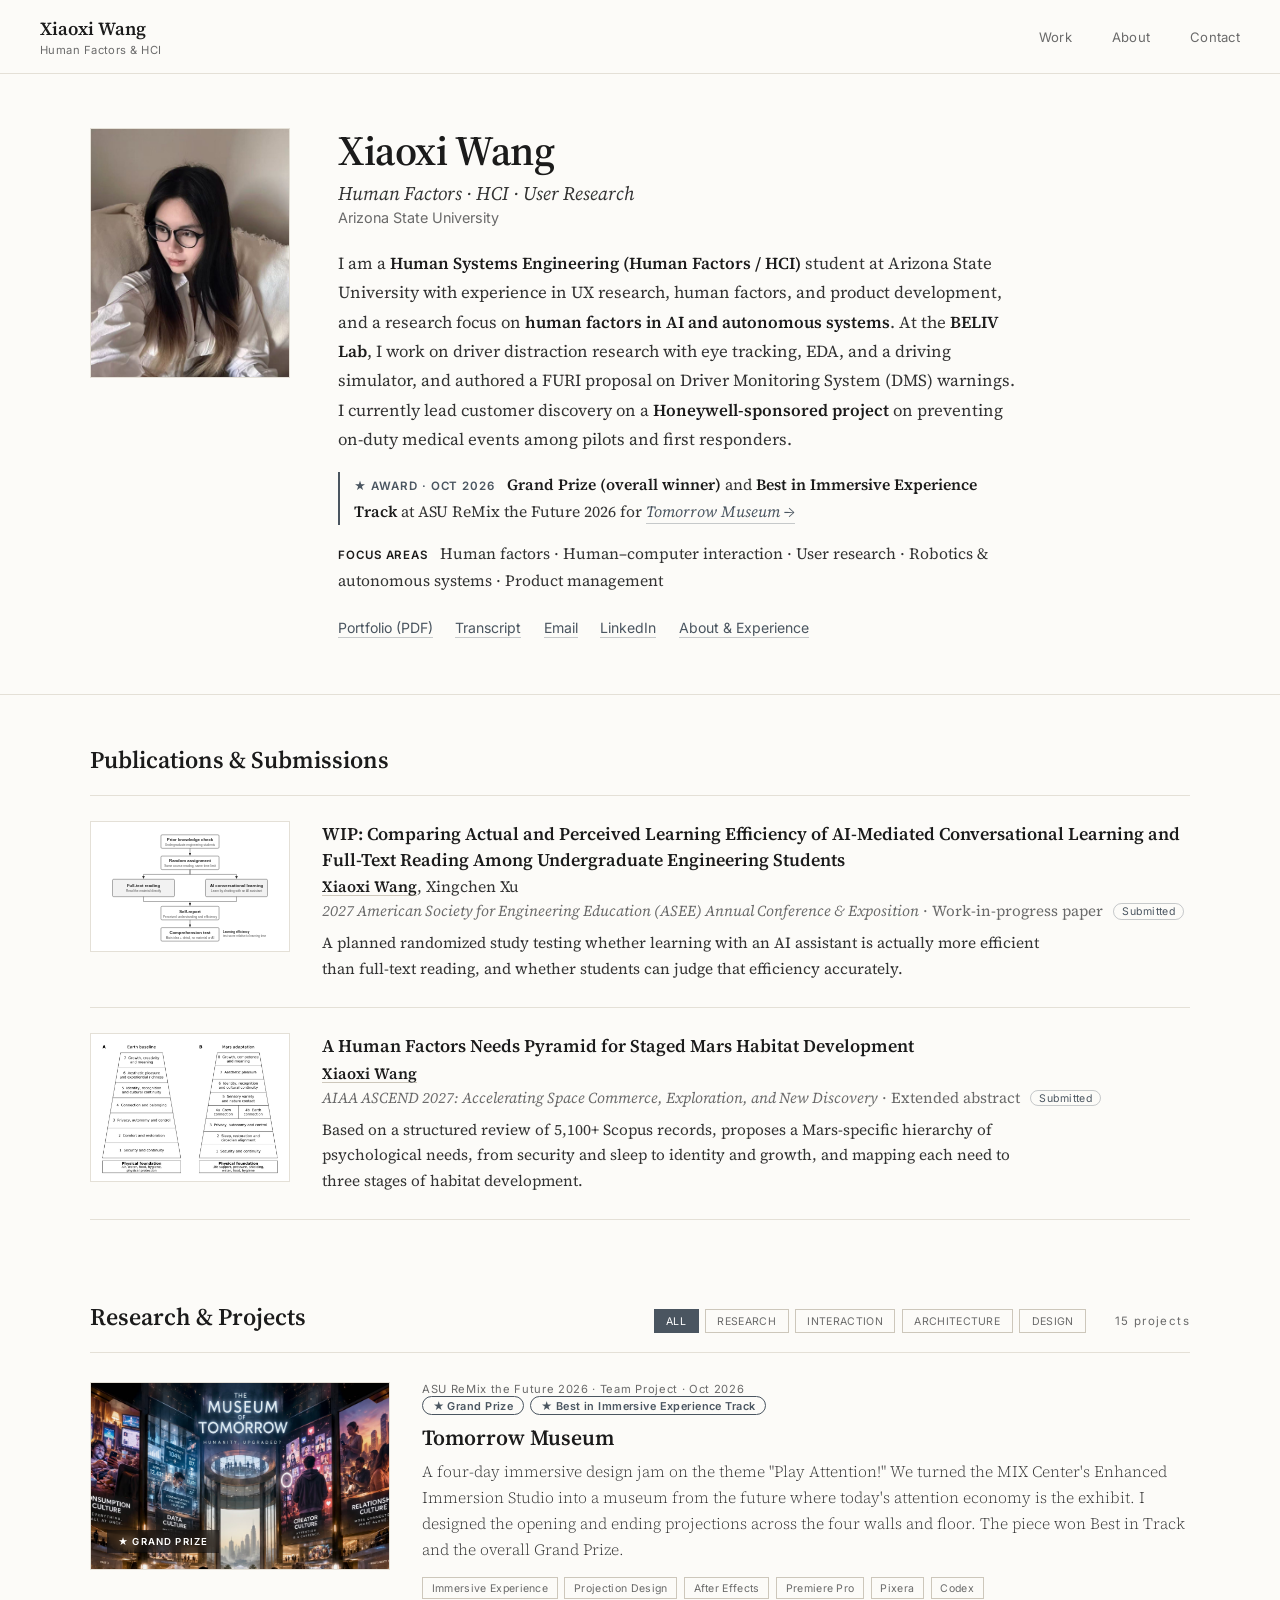
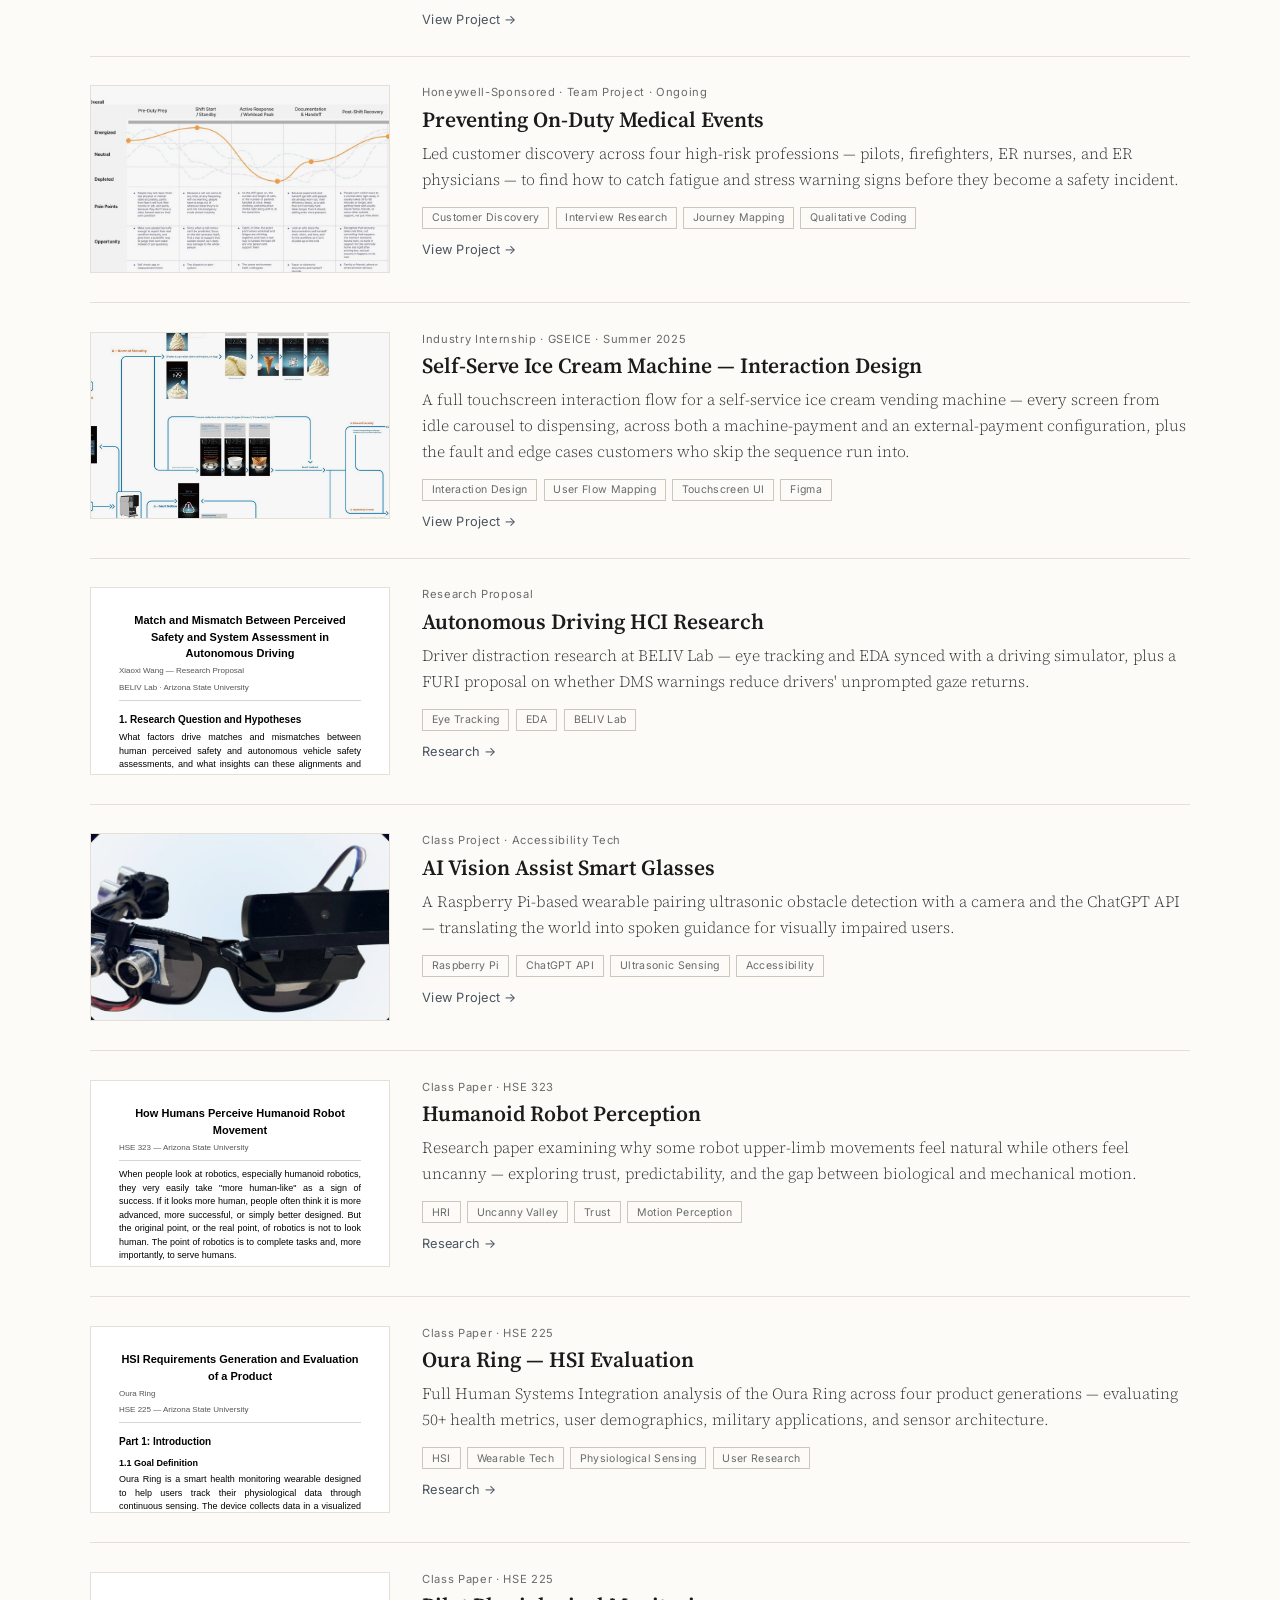
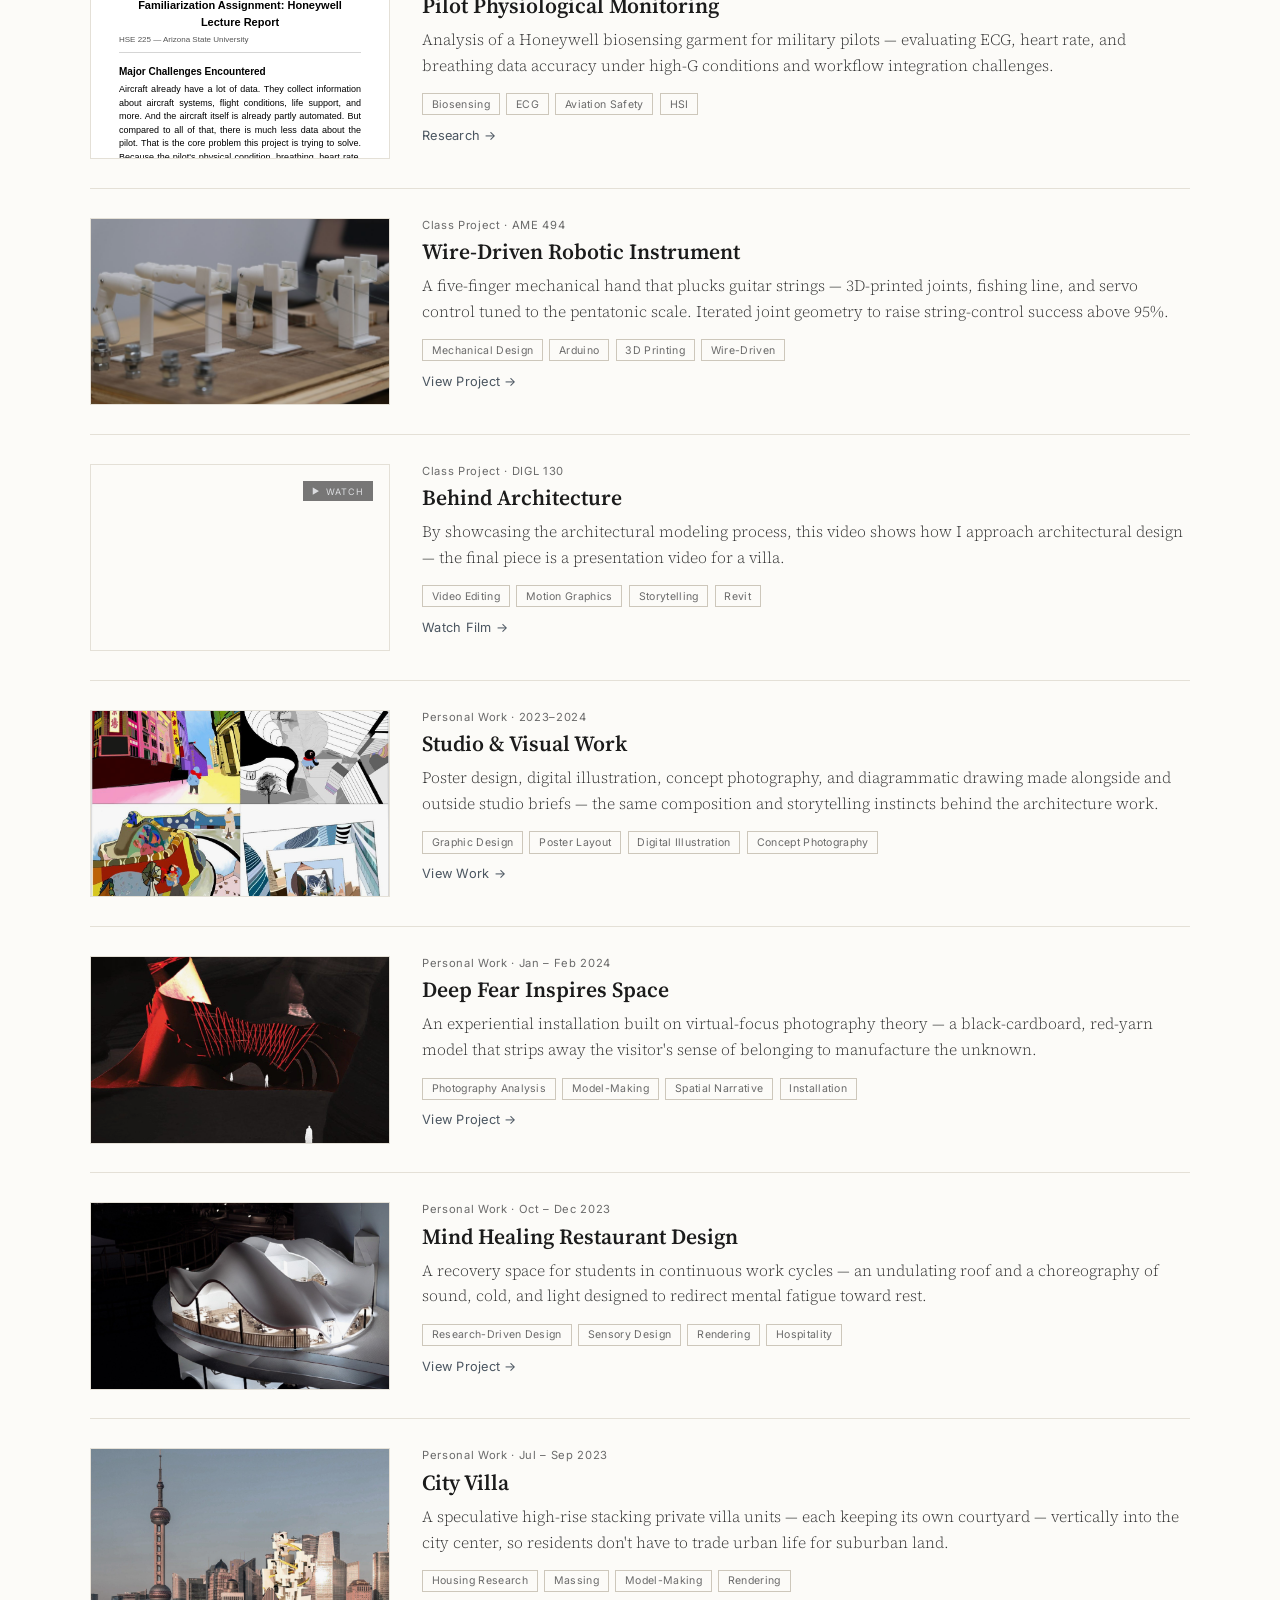
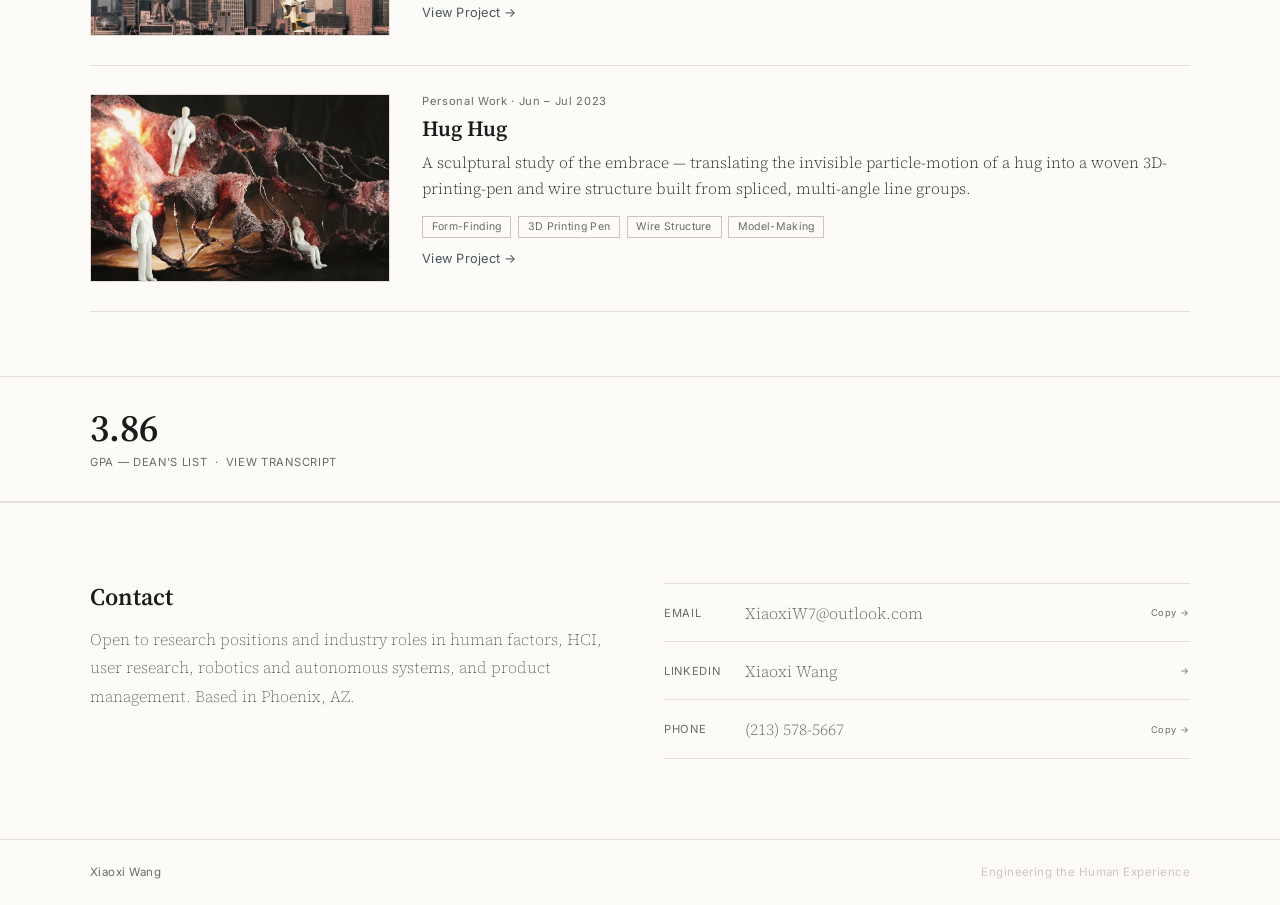
==== commit 88d7845c: "Add Tomorrow Museum project (ReMix the Future 2026 Grand Prize) Co-Authored-By: Claude Opus 5.5 <nor" ====
--- a/index.html
+++ b/index.html
@@ -90,6 +90,7 @@
         <p class="ac-role">Human Factors &middot; HCI &middot; User Research</p>
         <p class="ac-affil">Arizona State University</p>
         <p class="ac-bio">I am a <strong>Human Systems Engineering (Human Factors / HCI)</strong> student at Arizona State University with experience in UX research, human factors, and product development, and a research focus on <strong>human factors in AI and autonomous systems</strong>. At the <strong>BELIV Lab</strong>, I work on driver distraction research with eye tracking, EDA, and a driving simulator, and authored a FURI proposal on Driver Monitoring System (DMS) warnings. I currently lead customer discovery on a <strong>Honeywell-sponsored project</strong> on preventing on-duty medical events among pilots and first responders.</p>
+        <p class="ac-award"><span class="ac-k">&#9733; Award &middot; Oct 2026</span> <strong>Grand Prize (overall winner)</strong> and <strong>Best in Immersive Experience Track</strong> at ASU ReMix the Future 2026 for <a href="#" onclick="transitionTo('tomorrow-museum');return false"><em>Tomorrow Museum</em> &rarr;</a></p>
         <p class="ac-interests"><span class="ac-k">Focus areas</span> Human factors &middot; Human&ndash;computer interaction &middot; User research &middot; Robotics &amp; autonomous systems &middot; Product management</p>
         <p class="ac-links">
           <a href="assets/Xiaoxi_Wang_Design_Portfolio.pdf" target="_blank">Portfolio (PDF)</a>
@@ -135,9 +136,34 @@
           <button class="fpill" data-filter="architecture">Architecture</button>
           <button class="fpill" data-filter="design">Design</button>
         </div>
-        <span class="work-count" id="workCount">14 projects</span>
-      </div>
-    </div>
+        <span class="work-count" id="workCount">15 projects</span>
+      </div>
+    </div>
+    <!-- ReMix the Future 2026: Tomorrow Museum -->
+    <a class="proj-card" data-category="design" href="#" onclick="transitionTo('tomorrow-museum');return false">
+      <div class="proj-img">
+        <img src="assets/remix-keyart.jpg" alt="Key art: The Museum of Tomorrow, Humanity Upgraded?, with four exhibit halls on consumption, data, creator and relationship culture" width="1600" height="1234" loading="lazy" style="object-position:center top">
+        <span class="award-ribbon">&#9733; Grand Prize</span>
+      </div>
+      <div class="proj-info">
+        <span class="proj-num">ASU ReMix the Future 2026 · Team Project · Oct 2026</span>
+        <div>
+          <div class="award-pills"><span class="award-pill">&#9733; Grand Prize</span><span class="award-pill">&#9733; Best in Immersive Experience Track</span></div>
+          <h3 class="proj-title">Tomorrow Museum</h3>
+          <p class="proj-desc">A four-day immersive design jam on the theme "Play Attention!" We turned the MIX Center's Enhanced Immersion Studio into a museum from the future where today's attention economy is the exhibit. I designed the opening and ending projections across the four walls and floor. The piece won Best in Track and the overall Grand Prize.</p>
+          <div class="proj-tags">
+            <span class="ptag">Immersive Experience</span>
+            <span class="ptag">Projection Design</span>
+            <span class="ptag">After Effects</span>
+            <span class="ptag">Premiere Pro</span>
+            <span class="ptag">Pixera</span>
+            <span class="ptag">Codex</span>
+          </div>
+        </div>
+        <span class="proj-arrow">View Project →</span>
+      </div>
+    </a>
+
     <!-- Honeywell-Sponsored: Preventing On-Duty Medical Events -->
     <a class="proj-card" data-category="research" href="#" onclick="transitionTo('honeywell-medical');return false">
       <div class="proj-img"><img src="assets/honeywell-card.jpg" alt="Honeywell-Sponsored Project, emotional journey map overview" width="900" height="506" loading="lazy"></div>
@@ -1913,6 +1939,93 @@
   </footer>
 </div>
 
+<!-- PROJECT DETAIL: ReMix the Future 2026 / Tomorrow Museum -->
+<div id="tomorrow-museum" class="page film-page">
+  <div class="back"><a href="#" onclick="transitionTo('home');return false">← Back to Work</a></div>
+
+  <div class="film-hero">
+    <div class="film-video-wrap film-video-banner">
+      <video src="assets/remix-hero-water.mp4" autoplay muted loop playsinline preload="auto" poster="assets/remix-hero-water.jpg" aria-hidden="true"></video>
+      <div class="film-banner-title">
+        <p class="film-eyebrow">ASU ReMix the Future 2026 · Immersive Experience Track</p>
+        <h1 class="film-title">Tomorrow Museum</h1>
+      </div>
+    </div>
+    <div class="film-titlecard">
+      <div class="award-blocks">
+        <div class="award-block"><span class="award-star">&#9733;</span><p class="award-name">Grand Prize</p><p class="award-sub">Overall winner across all tracks</p></div>
+        <div class="award-block"><span class="award-star">&#9733;</span><p class="award-name">Best in Track</p><p class="award-sub">Immersive Experience Track</p></div>
+      </div>
+      <p class="film-credit-line">ASU ReMix the Future 2026 &middot; MIX Center, Mesa &middot; Oct 15–18, 2026</p>
+      <p class="film-logline">The 2026 theme was <em>"Play Attention!"</em>, and the Immersive Experience track asked teams to build environments that give people back control over what they pay attention to. Our answer was a museum set in the future, built in the MIX Center&rsquo;s Enhanced Immersion Studio (four curved projection walls and a projected floor). Visitors step through a curtain into a place where the way we spend our attention today (feeds, creator culture, algorithmic matchmaking) is displayed as history.<br><br>The point of the whole hall is to remind people that <strong>they are the ones who create history</strong>. What we choose to pay attention to today is what tomorrow&rsquo;s museum will remember. So the museum ends with one question: <strong>"If today were history, what would you change?"</strong></p>
+    </div>
+  </div>
+
+  <div class="dsec">
+    <span class="dsec-lbl">Concept — Humanity, Upgraded?</span>
+    <div class="pc" style="max-width:none;margin:0 0 1.75rem"><img src="assets/remix-keyart.jpg" alt="Key art: The Museum of Tomorrow, Humanity Upgraded?, with four exhibit halls on consumption, data, creator and relationship culture" class="lightbox-trigger" width="1600" height="1234" loading="lazy" style="filter:none"><div class="pc-cap">Concept key art: the museum's four exhibit halls</div></div>
+    <p class="render-h">Four themes</p>
+    <div class="step-grid">
+      <div class="step"><div class="sn">01</div><p class="st">Consumption Culture</p><p class="sd"><em>"Everything, all at once."</em></p></div>
+      <div class="step"><div class="sn">02</div><p class="st">Data Culture</p><p class="sd"><em>"Measuring a better you."</em></p></div>
+      <div class="step"><div class="sn">03</div><p class="st">Creator Culture</p><p class="sd"><em>"Attention is a currency."</em></p></div>
+      <div class="step"><div class="sn">04</div><p class="st">Relationship Culture</p><p class="sd"><em>"More connected, more alone."</em></p></div>
+    </div>
+  </div>
+
+  <div class="dsec">
+    <span class="dsec-lbl">Full Walkthrough — 3 min</span>
+    <p class="tl-text" style="max-width:640px;margin-bottom:1.5rem">The whole experience from start to finish, filmed from inside the studio at the public showcase.</p>
+    <div class="film-walkthrough">
+      <video src="assets/remix-walkthrough.mp4" controls playsinline preload="metadata" poster="assets/remix-still-42.jpg"></video>
+    </div>
+  </div>
+
+  <div class="dsec">
+    <span class="dsec-lbl">My Role — Opening &amp; Ending Projection</span>
+    <p class="tl-text" style="max-width:640px">I wrote the production storyboard for the entrance sequence. It specifies, second by second, what plays on all four walls and the floor, plus sound and lighting cues. I then built the opening and closing projection content in After Effects and Premiere Pro, delivering a 3840&times;3840 floor render and separate 1578&times;1080 renders for each wall, with every output timed against the others. I then loaded the renders into <strong>Pixera</strong>, the studio&rsquo;s media server, to map them onto the curved walls and floor and play them back in sync in the room.</p>
+  </div>
+
+  <div class="dsec">
+    <span class="dsec-lbl">My Renders — Opening &amp; Ending</span>
+    <p class="tl-text" style="max-width:640px;margin-bottom:1.5rem">These are the final files I delivered to the studio, shown on their own before projection. Each wall render is 1578&times;1080 and the floor render is 3840&times;3840. All of them run on one shared timeline, so the walls and floor change together.</p>
+    <p class="render-h">Opening: the hand pulls the curtain</p>
+    <figure class="render render-solo"><div class="render-media"><video src="assets/remix-render-opening-wall.mp4" poster="assets/remix-render-opening-wall.jpg" autoplay muted loop playsinline preload="metadata"></video></div><figcaption>A hand pulls the silk curtain aside and the museum interior rises into view. A version of this plays on each of the four walls, with each hand pulling in a different direction.</figcaption></figure>
+    <p class="render-h">Ending, as visitors saw it: left wall &middot; floor &middot; right wall</p>
+    <div class="triptych">
+      <figure class="tri-panel tri-wall"><video src="assets/remix-render-ending-wall.mp4" poster="assets/remix-render-ending-wall.jpg" muted playsinline preload="auto"></video><figcaption>Left wall</figcaption></figure>
+      <figure class="tri-panel tri-floor"><video src="assets/remix-render-ending-floor.mp4" poster="assets/remix-render-ending-floor.jpg" muted playsinline preload="auto"></video><figcaption>Floor</figcaption></figure>
+      <figure class="tri-panel tri-wall"><video src="assets/remix-render-ending-wall-right.mp4" poster="assets/remix-render-ending-wall-right.jpg" muted playsinline preload="auto"></video><figcaption>Right wall</figcaption></figure>
+    </div>
+    <p class="tl-text" style="max-width:640px;margin:1rem 0 0">All three play in sync. The museum dome on the floor breaks into pixels, the swarms move out across both walls, and then everything comes together into the same question: <em>"If today were history, what would you change?"</em></p>
+  </div>
+
+  <div class="dsec">
+    <span class="dsec-lbl">Tools &amp; Platforms</span>
+    <div class="spec-table">
+      <div class="sr"><span class="sk2">Adobe After Effects</span><span class="sv">Animated the four curtain-pulling hands with the Puppet tool, shaped the curtain folds with Mesh Warp, and built the Mosaic pixel dissolve for the ending</span></div>
+      <div class="sr"><span class="sk2">Adobe Premiere Pro</span><span class="sv">Edited, timed and exported each output: one 3840&times;3840 floor render and four 1578&times;1080 wall renders</span></div>
+      <div class="sr"><span class="sk2">Pixera</span><span class="sv">Mapped the renders onto the four curved walls and the floor, and played every output back in sync in the studio</span></div>
+      <div class="sr"><span class="sk2">Codex</span><span class="sv">Wrote the code that generated the pixel and particle-swarm animations for the ending, and quickly produced variations to compare</span></div>
+    </div>
+  </div>
+
+  <div class="credits">
+    <p class="credits-title">Tomorrow Museum</p>
+    <p class="credits-sub">ReMix the Future 2026</p>
+    <div class="credits-row"><span class="credits-k">Awards</span><span class="credits-v">Grand Prize (Overall) &middot; Best in Immersive Experience Track</span></div>
+    <div class="credits-row"><span class="credits-k">My Role</span><span class="credits-v">Storyboard, opening &amp; ending projection design (walls + floor)</span></div>
+    <div class="credits-row"><span class="credits-k">Software</span><span class="credits-v">After Effects, Premiere Pro, Pixera, Codex</span></div>
+    <div class="credits-row"><span class="credits-k">Venue</span><span class="credits-v">Enhanced Immersion Studio, ASU MIX Center, Mesa AZ</span></div>
+    <div class="credits-row"><span class="credits-k">Hosted by</span><span class="credits-v">ASU Herberger Institute for Design and the Arts &amp; The GAME School</span></div>
+  </div>
+
+  <footer>
+    <div class="ft-l"><div class="ft-logo"><img src="assets/logo.png" alt="XW" width="491" height="491" loading="lazy"></div><span class="ft-n">Xiaoxi Wang</span></div>
+    <span class="ft-r">Engineering the Human Experience</span>
+  </footer>
+</div>
+
 <!-- PROJECT DETAIL -->
 <div id="behind-architecture" class="page film-page">
   <div class="back"><a href="#" onclick="transitionTo('home');return false">← Back to Work</a></div>
--- a/style.css
+++ b/style.css
@@ -780,6 +780,46 @@
 .film-page .film-hero{border-bottom:1px solid var(--border)}
 .film-page .film-video-wrap{width:100%;aspect-ratio:16/9;background:#000;overflow:hidden}
 .film-page .film-video-wrap video{width:100%;height:100%;object-fit:cover;display:block}
+.film-page .film-video-banner{aspect-ratio:8/3;position:relative;background:#f4f4f2}
+.film-page .film-banner-title{position:absolute;inset:0;display:flex;flex-direction:column;align-items:center;justify-content:center;text-align:center;padding:0 1.5rem;pointer-events:none}
+.film-page .film-banner-title .film-eyebrow{color:#3a4a5a;opacity:1}
+.film-page .film-banner-title .film-title{color:#1c1f22;margin-bottom:0}
+.film-page .film-walkthrough{max-width:960px;aspect-ratio:960/544;background:#000;border:1px solid var(--border)}
+.film-page .film-walkthrough video{width:100%;height:100%;display:block;cursor:auto}
+@media(max-width:700px){.film-page .film-video-banner{aspect-ratio:4/3}}
+.film-page .render-grid{display:grid;grid-template-columns:repeat(2,minmax(0,1fr));gap:1.25rem}
+.film-page .render{margin:0}
+.film-page .render-media{aspect-ratio:1578/1080;background:#000;border:1px solid var(--border);overflow:hidden}
+.film-page .render-media video{width:100%;height:100%;object-fit:contain;display:block;cursor:auto}
+.film-page .render figcaption{font-size:0.85rem;line-height:1.6;color:var(--muted);margin-top:0.6rem}
+.film-page .render figcaption strong{color:var(--body);font-weight:600}
+@media(max-width:700px){.film-page .render-grid{grid-template-columns:1fr}}
+/* award highlights */
+.ac-award{font-size:0.98rem;line-height:1.7;color:var(--body);margin-top:1.1rem;max-width:680px;padding-left:0.9rem;border-left:2px solid var(--blue)}
+.ac-award .ac-k{color:var(--blue)}
+.ac-award a{color:var(--blue);text-decoration:none;border-bottom:1px solid var(--blue-line);padding-bottom:1px;cursor:pointer}
+.ac-award a:hover{border-bottom-color:var(--blue)}
+.ac-award strong{color:var(--white);font-weight:600}
+.proj-img .award-ribbon{position:absolute;bottom:1rem;left:1rem;z-index:2;font-family:'Inter',system-ui,sans-serif;font-size:0.6rem;font-weight:600;letter-spacing:0.12em;text-transform:uppercase;color:#fff;background:rgba(10,10,12,0.6);backdrop-filter:blur(4px);padding:0.35rem 0.7rem}
+.award-pills{display:flex;flex-wrap:wrap;gap:0.4rem;margin-bottom:0.55rem}
+.award-pill{display:inline-block;padding:0.1rem 0.6rem;font-family:'Inter',system-ui,sans-serif;font-size:0.68rem;font-weight:600;letter-spacing:0.04em;color:var(--blue);border:1px solid var(--blue);border-radius:20px}
+.film-page .award-blocks{display:grid;grid-template-columns:1fr 1fr;max-width:560px;margin:0 auto 1.8rem;border-top:1px solid var(--border2);border-bottom:1px solid var(--border2)}
+.film-page .award-block{padding:1.3rem 1rem;text-align:center}
+.film-page .award-block+.award-block{border-left:1px solid var(--border2)}
+.film-page .award-star{display:block;color:var(--blue);font-size:0.9rem;line-height:1;margin-bottom:0.55rem}
+.film-page .award-name{font-family:'Source Serif 4',Georgia,serif;font-size:1.45rem;font-weight:600;color:var(--white);line-height:1.2}
+.film-page .award-sub{font-family:'Inter',system-ui,sans-serif;font-size:0.7rem;letter-spacing:0.08em;text-transform:uppercase;color:var(--muted);margin-top:0.4rem}
+@media(max-width:560px){.film-page .award-blocks{grid-template-columns:1fr}.film-page .award-block+.award-block{border-left:none;border-top:1px solid var(--border2)}}
+.film-page .render-h{font-family:'Inter',system-ui,sans-serif;font-size:0.7rem;font-weight:600;letter-spacing:0.1em;text-transform:uppercase;color:var(--blue);margin-bottom:0.8rem}
+.film-page .triptych{display:grid;grid-template-columns:1.461fr 1fr 1.461fr;gap:0.4rem;background:#000;padding:0.4rem}
+.film-page .tri-panel{margin:0;position:relative}
+.film-page .tri-panel video{width:100%;display:block;background:#000;cursor:auto}
+.film-page .tri-wall video{aspect-ratio:1578/1080}
+.film-page .tri-floor video{aspect-ratio:1/1}
+.film-page .tri-panel figcaption{position:absolute;left:0.5rem;bottom:0.45rem;font-family:'Inter',system-ui,sans-serif;font-size:0.58rem;letter-spacing:0.12em;text-transform:uppercase;color:rgba(255,255,255,0.6)}
+.film-page .render-solo{max-width:760px;margin-bottom:2.75rem}
+.film-page .step-grid.sg-3{grid-template-columns:repeat(3,minmax(0,1fr))}
+@media(max-width:700px){.film-page .step-grid.sg-3{grid-template-columns:1fr}}
 .film-page .film-titlecard{padding:3.5rem 3rem;text-align:center;border-bottom:1px solid var(--border)}
 .film-page .film-eyebrow{font-family:'Inter',system-ui,sans-serif;font-size:0.56rem;letter-spacing:0.22em;text-transform:uppercase;color:var(--blue);margin-bottom:1.4rem;opacity:0.85}
 .film-page .film-title{font-family:'Source Serif 4',Georgia,serif;font-size:clamp(2.4rem,5vw,4rem);font-weight:400;line-height:1.05;margin-bottom:1.2rem}
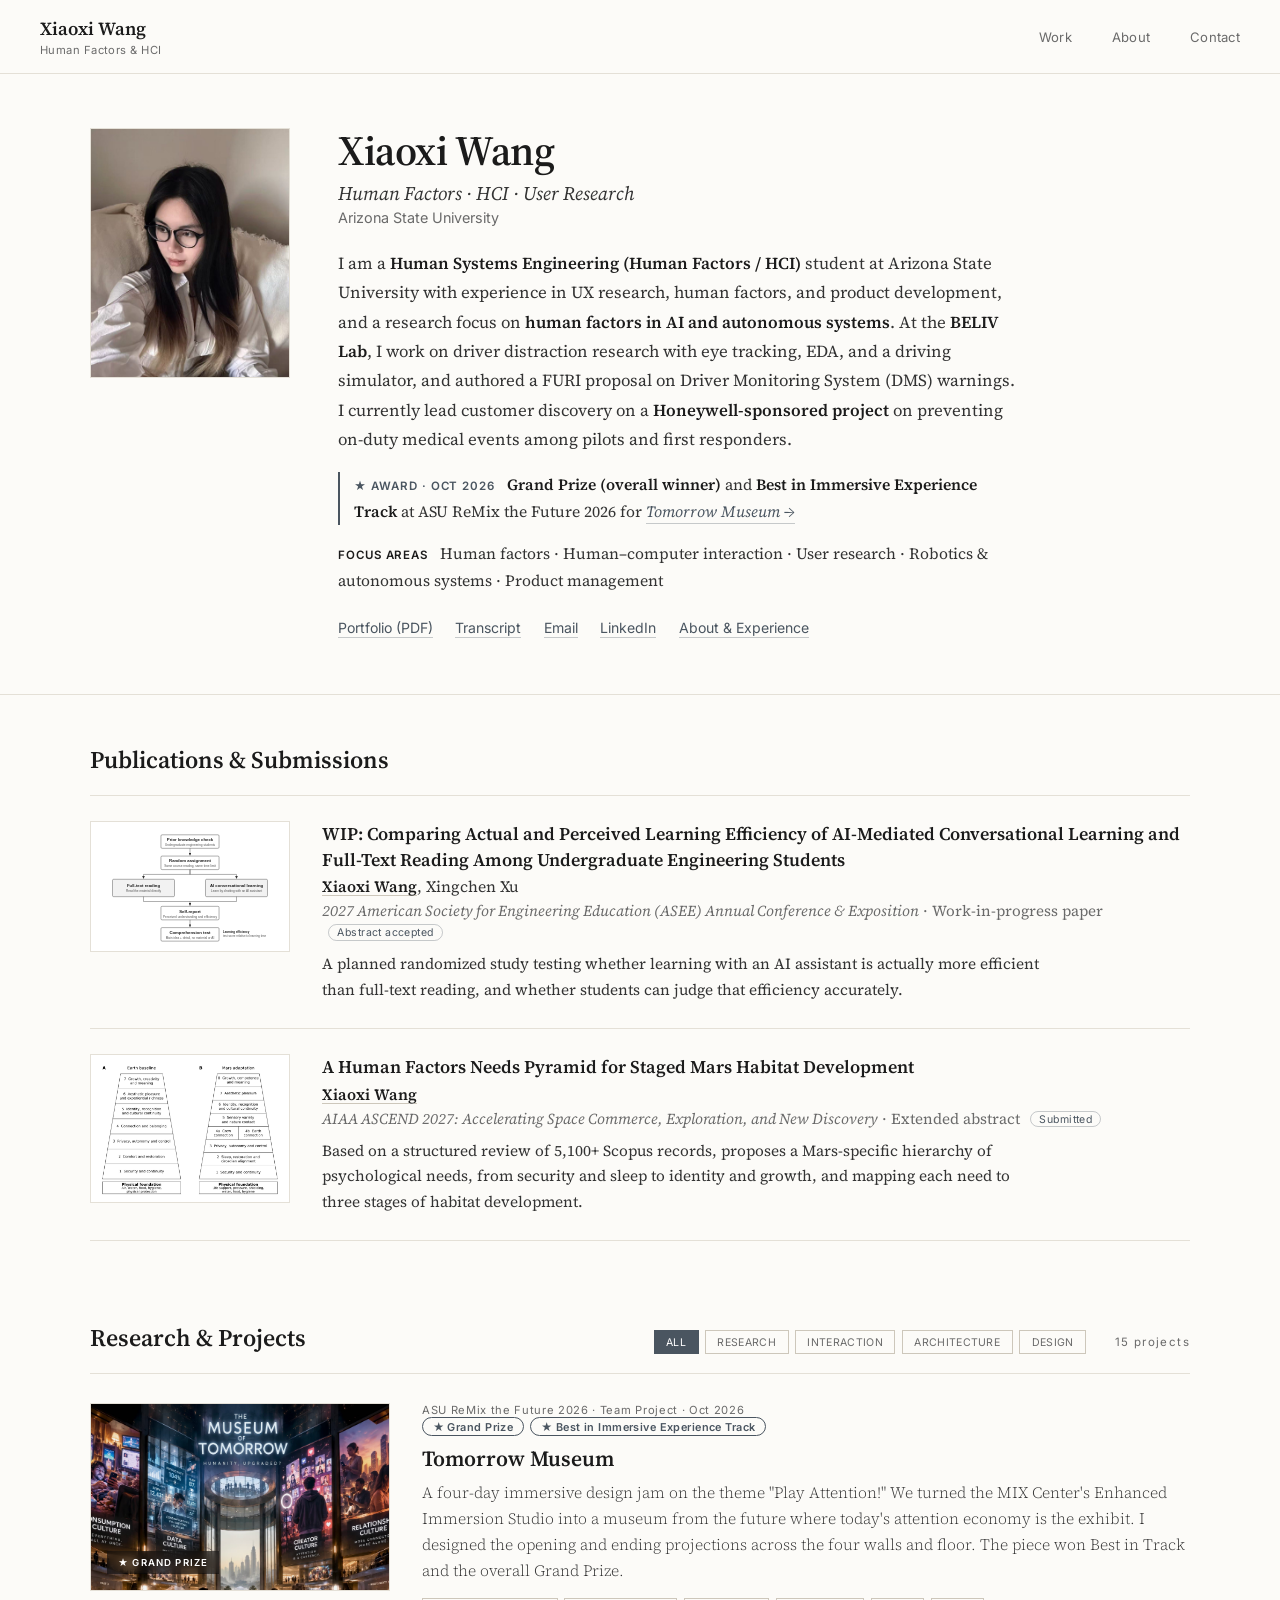
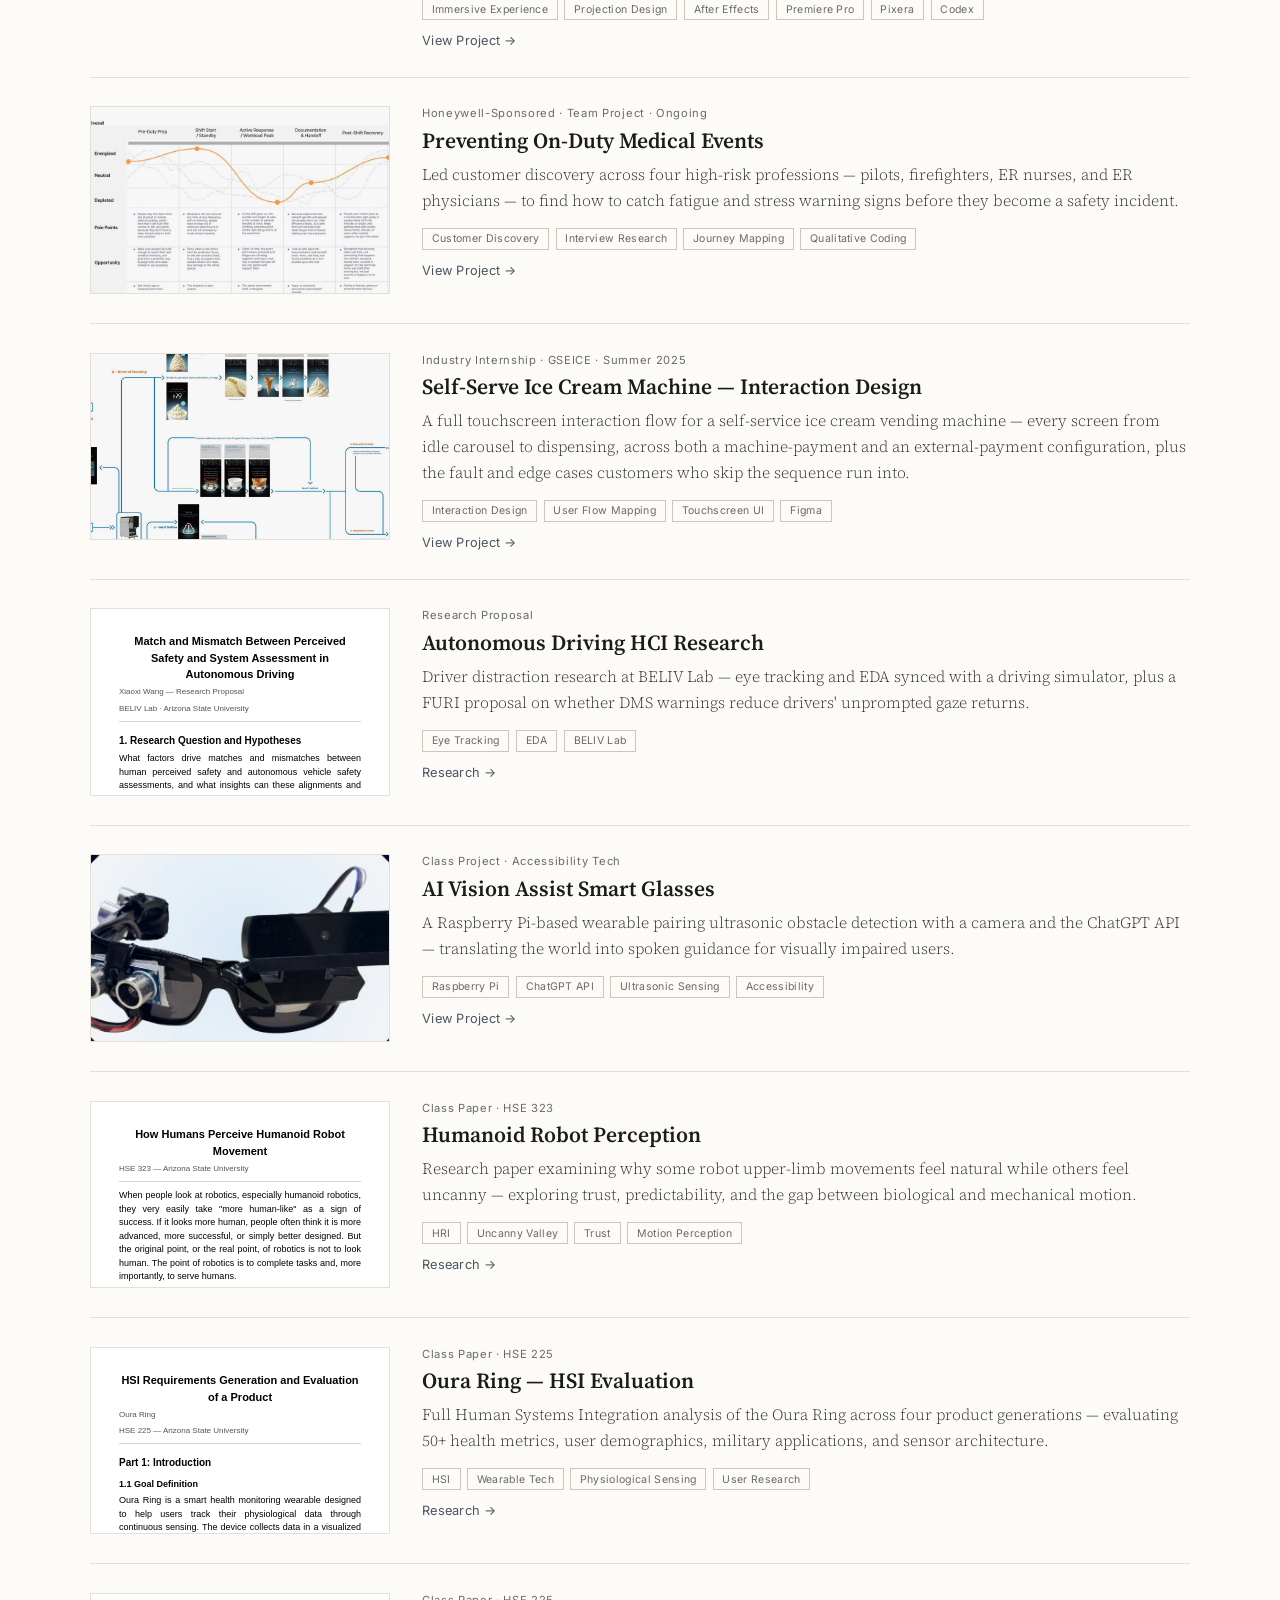
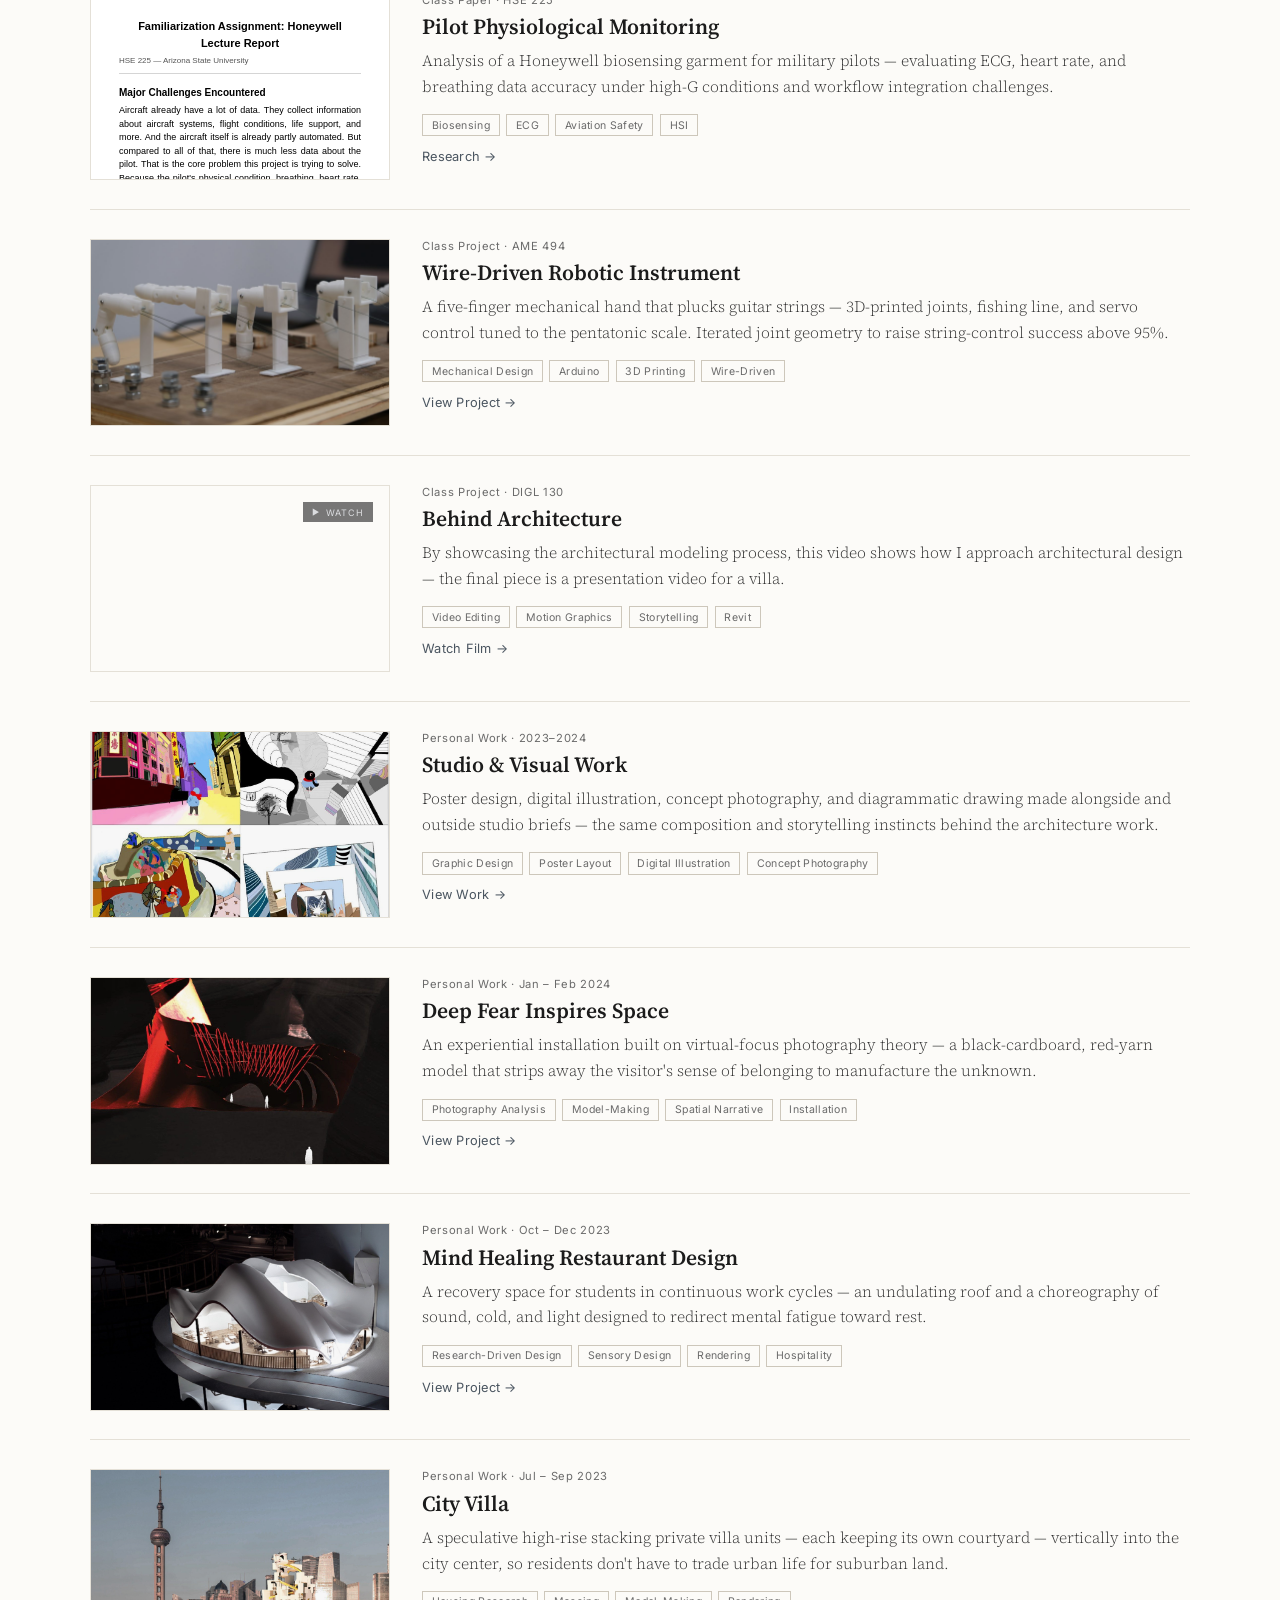
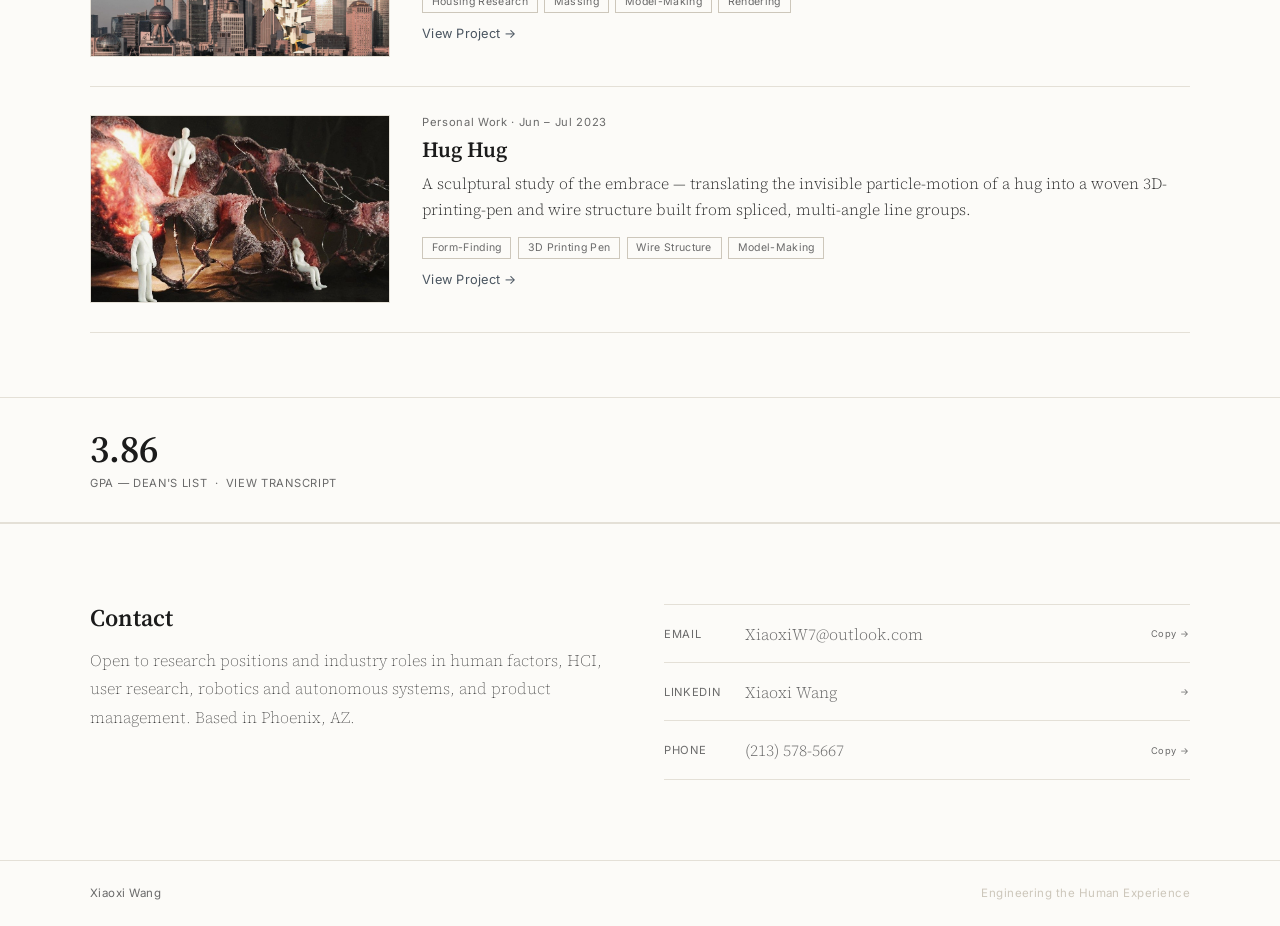
==== commit 697cb8c8: "ASEE abstract accepted; add robot instrument videos; refresh curved-room render Co-Authored-By: Clau" ====
--- a/index.html
+++ b/index.html
@@ -110,7 +110,7 @@
       <div class="pub-body">
         <p class="pub-title">WIP: Comparing Actual and Perceived Learning Efficiency of AI-Mediated Conversational Learning and Full-Text Reading Among Undergraduate Engineering Students</p>
         <p class="pub-authors"><strong>Xiaoxi Wang</strong>, Xingchen Xu</p>
-        <p class="pub-venue"><em>2027 American Society for Engineering Education (ASEE) Annual Conference &amp; Exposition</em> &middot; Work-in-progress paper <span class="pub-status">Submitted</span></p>
+        <p class="pub-venue"><em>2027 American Society for Engineering Education (ASEE) Annual Conference &amp; Exposition</em> &middot; Work-in-progress paper <span class="pub-status">Abstract accepted</span></p>
         <p class="pub-desc">A planned randomized study testing whether learning with an AI assistant is actually more efficient than full-text reading, and whether students can judge that efficiency accurately.</p>
       </div>
     </div>
@@ -858,6 +858,14 @@
     <div class="dh-r"><img src="assets/robot-wide.jpg" alt="Robotic finger" width="1200" height="800" loading="lazy"></div>
   </div>
   <div class="dsec">
+    <span class="dsec-lbl">See It Play — sound on</span>
+    <div class="robot-videos">
+      <figure class="robot-vid robot-vid-main"><video src="assets/robot-video-overview.mp4" poster="assets/robot-video-overview.jpg" controls playsinline preload="metadata"></video><figcaption>The full rig: each servo pulls its wire and the finger plucks its string</figcaption></figure>
+      <figure class="robot-vid"><video src="assets/robot-video-side.mp4" poster="assets/robot-video-side.jpg" controls playsinline preload="metadata"></video><figcaption>Side view: fingers striking in sequence</figcaption></figure>
+      <figure class="robot-vid"><video src="assets/robot-video-closeup.mp4" poster="assets/robot-video-closeup.jpg" controls playsinline preload="metadata"></video><figcaption>Close-up: both joints flexing on the wire</figcaption></figure>
+    </div>
+  </div>
+  <div class="dsec">
     <span class="dsec-lbl">Photography — click to expand</span>
     <div class="photo-grid">
       <div class="pc tall"><img src="assets/robot-detail.jpg" alt="Final assembly" class="lightbox-trigger" width="1200" height="800" loading="lazy"><div class="pc-cap">Final assembly</div></div>
@@ -1962,8 +1970,22 @@
   </div>
 
   <div class="dsec">
+    <span class="dsec-lbl">My Renders — Opening &amp; Ending</span>
+    <p class="tl-text" style="max-width:640px;margin-bottom:1.5rem">These are the final files I delivered to the studio, shown on their own before projection. Each wall render is 1578&times;1080 and the floor render is 3840&times;3840. All of them run on one shared timeline, so the walls and floor change together.</p>
+    <p class="render-h">Opening: the hand pulls the curtain</p>
+    <figure class="render render-room"><div class="render-room-media"><video src="assets/remix-room-curved.mp4?v=2" poster="assets/remix-room-curved.jpg?v=2" autoplay muted loop playsinline preload="metadata"></video></div><figcaption>Two of the four curved walls and the round floor, shown in place and playing in sync. On each wall a hand pulls the silk curtain aside. As the second ring opens in the floor&rsquo;s whirlpool, the museum interior rises up the walls.</figcaption></figure>
+    <p class="render-h">Ending, as visitors saw it: left wall &middot; floor &middot; right wall</p>
+    <div class="triptych">
+      <figure class="tri-panel tri-wall"><video src="assets/remix-render-ending-wall.mp4" poster="assets/remix-render-ending-wall.jpg" muted playsinline preload="auto"></video><figcaption>Left wall</figcaption></figure>
+      <figure class="tri-panel tri-floor"><video src="assets/remix-render-ending-floor.mp4" poster="assets/remix-render-ending-floor.jpg" muted playsinline preload="auto"></video><figcaption>Floor</figcaption></figure>
+      <figure class="tri-panel tri-wall"><video src="assets/remix-render-ending-wall-right.mp4" poster="assets/remix-render-ending-wall-right.jpg" muted playsinline preload="auto"></video><figcaption>Right wall</figcaption></figure>
+    </div>
+    <p class="tl-text" style="max-width:640px;margin:1rem 0 0">All three play in sync. The museum dome on the floor breaks into pixels, the swarms move out across both walls, and then everything comes together into the same question: <em>"If today were history, what would you change?"</em></p>
+  </div>
+
+  <div class="dsec">
     <span class="dsec-lbl">Concept — Humanity, Upgraded?</span>
-    <div class="pc" style="max-width:none;margin:0 0 1.75rem"><img src="assets/remix-keyart.jpg" alt="Key art: The Museum of Tomorrow, Humanity Upgraded?, with four exhibit halls on consumption, data, creator and relationship culture" class="lightbox-trigger" width="1600" height="1234" loading="lazy" style="filter:none"><div class="pc-cap">Concept key art: the museum's four exhibit halls</div></div>
+    <div class="pc" style="max-width:820px;margin:0 auto 1.75rem"><img src="assets/remix-keyart.jpg" alt="Key art: The Museum of Tomorrow, Humanity Upgraded?, with four exhibit halls on consumption, data, creator and relationship culture" class="lightbox-trigger" width="1600" height="1234" loading="lazy" style="filter:none"><div class="pc-cap">Concept key art: the museum's four exhibit halls</div></div>
     <p class="render-h">Four themes</p>
     <div class="step-grid">
       <div class="step"><div class="sn">01</div><p class="st">Consumption Culture</p><p class="sd"><em>"Everything, all at once."</em></p></div>
@@ -1984,20 +2006,6 @@
   <div class="dsec">
     <span class="dsec-lbl">My Role — Opening &amp; Ending Projection</span>
     <p class="tl-text" style="max-width:640px">I wrote the production storyboard for the entrance sequence. It specifies, second by second, what plays on all four walls and the floor, plus sound and lighting cues. I then built the opening and closing projection content in After Effects and Premiere Pro, delivering a 3840&times;3840 floor render and separate 1578&times;1080 renders for each wall, with every output timed against the others. I then loaded the renders into <strong>Pixera</strong>, the studio&rsquo;s media server, to map them onto the curved walls and floor and play them back in sync in the room.</p>
-  </div>
-
-  <div class="dsec">
-    <span class="dsec-lbl">My Renders — Opening &amp; Ending</span>
-    <p class="tl-text" style="max-width:640px;margin-bottom:1.5rem">These are the final files I delivered to the studio, shown on their own before projection. Each wall render is 1578&times;1080 and the floor render is 3840&times;3840. All of them run on one shared timeline, so the walls and floor change together.</p>
-    <p class="render-h">Opening: the hand pulls the curtain</p>
-    <figure class="render render-solo"><div class="render-media"><video src="assets/remix-render-opening-wall.mp4" poster="assets/remix-render-opening-wall.jpg" autoplay muted loop playsinline preload="metadata"></video></div><figcaption>A hand pulls the silk curtain aside and the museum interior rises into view. A version of this plays on each of the four walls, with each hand pulling in a different direction.</figcaption></figure>
-    <p class="render-h">Ending, as visitors saw it: left wall &middot; floor &middot; right wall</p>
-    <div class="triptych">
-      <figure class="tri-panel tri-wall"><video src="assets/remix-render-ending-wall.mp4" poster="assets/remix-render-ending-wall.jpg" muted playsinline preload="auto"></video><figcaption>Left wall</figcaption></figure>
-      <figure class="tri-panel tri-floor"><video src="assets/remix-render-ending-floor.mp4" poster="assets/remix-render-ending-floor.jpg" muted playsinline preload="auto"></video><figcaption>Floor</figcaption></figure>
-      <figure class="tri-panel tri-wall"><video src="assets/remix-render-ending-wall-right.mp4" poster="assets/remix-render-ending-wall-right.jpg" muted playsinline preload="auto"></video><figcaption>Right wall</figcaption></figure>
-    </div>
-    <p class="tl-text" style="max-width:640px;margin:1rem 0 0">All three play in sync. The museum dome on the floor breaks into pixels, the swarms move out across both walls, and then everything comes together into the same question: <em>"If today were history, what would you change?"</em></p>
   </div>
 
   <div class="dsec">
--- a/style.css
+++ b/style.css
@@ -792,6 +792,12 @@
 .film-page .render-media{aspect-ratio:1578/1080;background:#000;border:1px solid var(--border);overflow:hidden}
 .film-page .render-media video{width:100%;height:100%;object-fit:contain;display:block;cursor:auto}
 .film-page .render figcaption{font-size:0.85rem;line-height:1.6;color:var(--muted);margin-top:0.6rem}
+.robot-videos{display:grid;grid-template-columns:repeat(2,minmax(0,1fr));gap:1.25rem}
+.robot-vid{margin:0}
+.robot-vid-main{grid-column:1/-1}
+.robot-vid video{width:100%;aspect-ratio:16/9;display:block;background:#000;border:1px solid var(--border);cursor:auto}
+.robot-vid figcaption{font-size:0.85rem;line-height:1.6;color:var(--muted);margin-top:0.6rem}
+@media(max-width:700px){.robot-videos{grid-template-columns:1fr}}
 .film-page .render figcaption strong{color:var(--body);font-weight:600}
 @media(max-width:700px){.film-page .render-grid{grid-template-columns:1fr}}
 /* award highlights */
@@ -817,6 +823,11 @@
 .film-page .tri-wall video{aspect-ratio:1578/1080}
 .film-page .tri-floor video{aspect-ratio:1/1}
 .film-page .tri-panel figcaption{position:absolute;left:0.5rem;bottom:0.45rem;font-family:'Inter',system-ui,sans-serif;font-size:0.58rem;letter-spacing:0.12em;text-transform:uppercase;color:rgba(255,255,255,0.6)}
+/* curved room: two walls + round floor, baked into one synced video */
+.film-page .render-room{margin:0 0 2.75rem}
+.film-page .render-room-media{aspect-ratio:8/5;background:#000;overflow:hidden}
+.film-page .render-room-media video{width:100%;height:100%;display:block;object-fit:cover}
+.film-page .render-room figcaption{max-width:640px}
 .film-page .render-solo{max-width:760px;margin-bottom:2.75rem}
 .film-page .step-grid.sg-3{grid-template-columns:repeat(3,minmax(0,1fr))}
 @media(max-width:700px){.film-page .step-grid.sg-3{grid-template-columns:1fr}}
